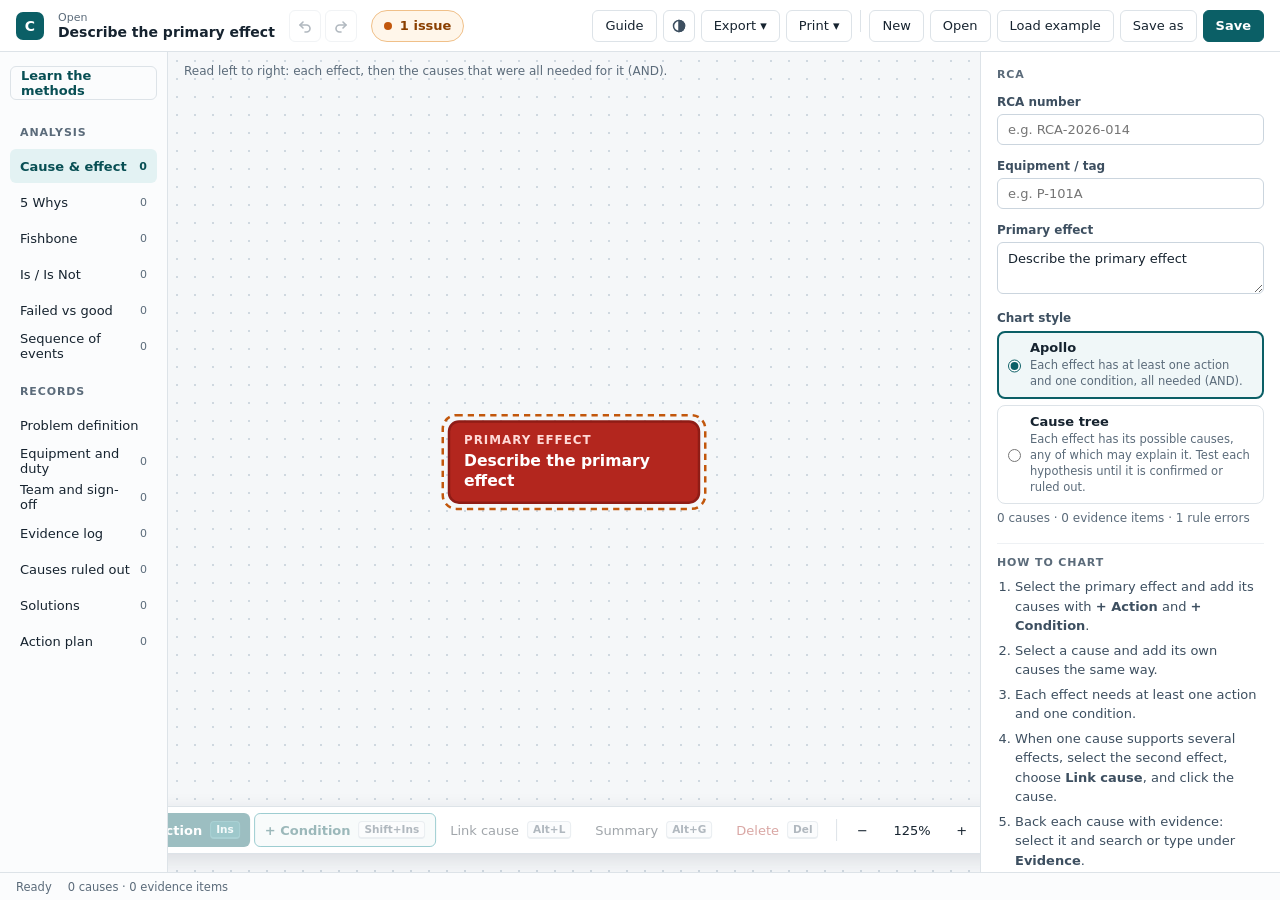
==== index.html @ 366dcf78 "Box selection and summaries: a brace from sibling causes to one they share Drag a box on the canvas " ====
<!doctype html>
<!-- Generated by scripts/build.py from src/. Edit the sources, not this file. -->
<!-- Causeway, a root cause analysis workbench. Third-party code: none; everything below is our own. -->
<html lang="en">
<head>
<meta charset="utf-8">
<meta name="viewport" content="width=device-width, initial-scale=1">
<!-- Offline by construction: the browser refuses every network request this page could make. -->
<meta http-equiv="Content-Security-Policy" content="default-src 'none'; script-src 'unsafe-inline'; style-src 'unsafe-inline'; img-src data: blob:">
<title>Causeway</title>
<link rel="icon" type="image/svg+xml" href="[data-uri]">
<style>
:root {
  --ink: #16232f;
  --ink-2: #3d4f60;
  --muted: #5b6b7a;
  --line: #dde3e8;
  --line-soft: #eef1f4;
  --panel: #fff;
  --rail: #fbfcfd;
  --canvas: #f5f7f9;
  --dots: #cfd8e0;
  --field-line: #cbd5de;
  --accent: #0b5f66;
  --accent-2: #0d858f;
  --accent-ink: #084f54;
  --accent-soft: #e3f2f3;
  --condition: #eef7f7;
  --effect: #b3261e;
  --danger: #a3261f;
  --danger-soft: #fdf0ef;
  --warn: #c2570c;
  --warn-ink: #8a3f00;
  --warn-soft: #fff6ea;
  --warn-line: #f0c089;
  --select: #2563eb;
  --kbd: #f7f9fb;
  --soft: #f3f6f9;
  --faint: #7d8b97;
  --wire: #8796a4;
  --shared: #7b5ab7;
  --stop: #16232f;
  --stop-ink: #fff;
  --ok: #2f8a3e;
  --ok-soft: #e3f3e6;
  --ok-ink: #1f5f2a;
  --danger-line: #e3aab0;
  --info-line: #b8c9f5;
  --info-soft: #eef3fe;
  --info-ink: #1e3a8a;
  --accent-faint: #f0f7f8;
  --lit-soft: #fff8e1;
  --lit: #ffe9a8;
  --focus: #8ddadd;
  --shadow: rgba(22, 35, 47, .12);
  color-scheme: light;
  --mono: ui-monospace, "Cascadia Mono", Consolas, "Liberation Mono", monospace;
  font-family: "Segoe UI", system-ui, -apple-system, Arial, sans-serif;
  font-size: 13px;
  color: var(--ink);
  background: var(--panel);
}

/* Dark theme: the system setting, unless the theme button chose light; or chosen with the button. */
@media (prefers-color-scheme: dark) {
  :root:not([data-theme=light]) { 
    color-scheme: dark;
    --ink: #e3eaf0; --ink-2: #b9c6d2; --muted: #93a3b2; --faint: #6d7c89;
    --line: #2b3844; --line-soft: #222e39; --panel: #161f28; --rail: #121a22; --canvas: #0e151c; --dots: #25313c;
    --field-line: #3a4955; --kbd: #1d2731; --soft: #1b252f;
    --accent: #0f7a83; --accent-2: #3fb5bd; --accent-ink: #8fdde2; --accent-soft: #123238; --accent-faint: #15292e;
    --condition: #13272c; --effect: #c2372e; --wire: #6f8294; --shared: #a58be0;
    --stop: #e3eaf0; --stop-ink: #0e151c;
    --danger: #f2877e; --danger-soft: #3a1c1b; --danger-line: #6b2e2b;
    --warn: #e0782f; --warn-ink: #f3b27a; --warn-soft: #33230f; --warn-line: #6b4a20;
    --ok: #4cb35c; --ok-soft: #17301c; --ok-ink: #9fd8a8;
    --info-line: #34508f; --info-soft: #17233b; --info-ink: #c3d3ff;
    --lit-soft: #2e260c; --lit: #5a4710; --focus: #1f5d63; --select: #6b97ff;
    --shadow: rgba(0, 0, 0, .45);
    scrollbar-color: #3a4955 #121a22;
   }
}
:root[data-theme=dark] { 
    color-scheme: dark;
    --ink: #e3eaf0; --ink-2: #b9c6d2; --muted: #93a3b2; --faint: #6d7c89;
    --line: #2b3844; --line-soft: #222e39; --panel: #161f28; --rail: #121a22; --canvas: #0e151c; --dots: #25313c;
    --field-line: #3a4955; --kbd: #1d2731; --soft: #1b252f;
    --accent: #0f7a83; --accent-2: #3fb5bd; --accent-ink: #8fdde2; --accent-soft: #123238; --accent-faint: #15292e;
    --condition: #13272c; --effect: #c2372e; --wire: #6f8294; --shared: #a58be0;
    --stop: #e3eaf0; --stop-ink: #0e151c;
    --danger: #f2877e; --danger-soft: #3a1c1b; --danger-line: #6b2e2b;
    --warn: #e0782f; --warn-ink: #f3b27a; --warn-soft: #33230f; --warn-line: #6b4a20;
    --ok: #4cb35c; --ok-soft: #17301c; --ok-ink: #9fd8a8;
    --info-line: #34508f; --info-soft: #17233b; --info-ink: #c3d3ff;
    --lit-soft: #2e260c; --lit: #5a4710; --focus: #1f5d63; --select: #6b97ff;
    --shadow: rgba(0, 0, 0, .45);
    scrollbar-color: #3a4955 #121a22;
   }
* { box-sizing: border-box; }
[hidden] { display: none !important; }
body { margin: 0; background: var(--panel); }
button, input, textarea, select { font: inherit; color: inherit; }
button { cursor: pointer; }
button:disabled { cursor: default; }
input[type=file] { display: none; }
:focus-visible { outline: 2px solid var(--select); outline-offset: 1px; }
kbd {
  padding: 0 5px;
  border: 1px solid var(--field-line); border-bottom-width: 2px; border-radius: 4px;
  background: var(--kbd); color: var(--ink-2);
  font-family: inherit; font-size: 10.5px; font-weight: 600; line-height: 1.5;
}

.app {
  height: 100vh;
  min-height: 560px;
  display: grid;
  grid-template-columns: 196px minmax(0, 1fr) 330px;
  grid-template-rows: 52px minmax(0, 1fr) 28px;
}

/* ---- Top bar ---- */
.app > header {
  grid-column: 1 / -1;
  display: flex; align-items: center; gap: 14px;
  padding: 0 16px;
  border-bottom: 1px solid var(--line);
  background: var(--panel);
}
.mark {
  flex: none; width: 28px; height: 28px;
  display: grid; place-items: center;
  border-radius: 7px; background: var(--accent); color: #fff;
  font-weight: 800; font-size: 14px;
}
.brand { min-width: 0; display: flex; flex-direction: column; line-height: 1.2; }
.brand small { color: var(--muted); font-size: 11px; white-space: nowrap; overflow: hidden; text-overflow: ellipsis; }
.brand strong { font-size: 14px; white-space: nowrap; overflow: hidden; text-overflow: ellipsis; max-width: 42vw; }
.group { display: flex; gap: 4px; }
.app > header button {
  height: 32px; padding: 0 12px;
  border: 1px solid var(--line); border-radius: 6px;
  background: var(--panel); color: var(--ink);
  white-space: nowrap;
}
.app > header button:hover:not(:disabled) { border-color: var(--accent-2); }
.app > header button:disabled { opacity: .4; }
.app > header button.icon { width: 32px; padding: 0; display: grid; place-items: center; color: var(--ink-2); }
.app > header button.primary { background: var(--accent); border-color: var(--accent); color: #fff; font-weight: 600; }
.app > header button.primary:hover { background: #0e7880; }
.toolbar { margin-left: auto; display: flex; gap: 6px; }

.issues-wrap { position: relative; }
.app > header .issues {
  display: flex; align-items: center; gap: 8px;
  border-radius: 16px; border-color: var(--line); color: var(--muted);
}
.issues .dot { width: 8px; height: 8px; border-radius: 4px; background: var(--ok); }
.app > header .issues.has { border-color: var(--warn-line); background: var(--warn-soft); color: var(--warn-ink); font-weight: 600; }
.issues.has .dot { background: var(--warn); }
.popover {
  position: absolute; z-index: 10; top: 38px; left: 0;
  width: 360px; max-height: 60vh; overflow: auto; padding: 4px;
  border: 1px solid var(--line); border-radius: 8px;
  background: var(--panel); box-shadow: 0 8px 24px var(--shadow);
}
.app .popover button {
  display: flex; flex-direction: column; align-items: flex-start; gap: 2px;
  width: 100%; height: auto; padding: 7px 10px;
  border: 0; border-radius: 6px; background: none; text-align: left;
}
.app .popover button:hover, .app .popover button:focus-visible { background: var(--accent-soft); }
.popover b { font-weight: 600; }
.popover small { color: var(--muted); }
.popover > .where { padding: 8px 10px 2px; }
.popover .where { font-size: 10.5px; font-weight: 700; letter-spacing: .04em; text-transform: uppercase; color: var(--muted); }
.popover small.error { color: var(--danger); }
.popover small.warning { color: var(--warn-ink); }
.popover .empty { padding: 10px; color: var(--muted); }

/* ---- Records rail ---- */
.rail {
  overflow: auto; padding: 14px 10px;
  border-right: 1px solid var(--line); background: var(--rail);
  display: flex; flex-direction: column; gap: 2px;
}
.rail .panel-title { padding: 0 10px; }
.record {
  display: flex; justify-content: space-between; align-items: center; gap: 6px;
  min-height: 34px; padding: 0 10px;
  border: 0; border-radius: 6px; background: none; color: var(--ink); text-align: left;
}
.record span { font-size: 11px; color: var(--muted); }
.record.active { background: var(--accent-soft); color: var(--accent-ink); font-weight: 600; }
.record.active span { color: var(--accent-ink); }
.record:disabled { color: var(--faint); }
.legend-title, .group-title { margin-top: 20px !important; }
.legend { list-style: none; margin: 0; padding: 0 10px; display: flex; flex-direction: column; gap: 8px; font-size: 12px; color: var(--ink-2); }
.legend li { display: flex; align-items: center; gap: 8px; }
.sw { flex: none; min-width: 18px; height: 12px; border-radius: 3px; display: grid; place-items: center; font-size: 9px; font-weight: 700; }
.sw.effect { background: var(--effect); }
.sw.action { background: var(--accent); }
.sw.condition { background: var(--condition); border: 1.5px solid var(--accent-2); }
.sw.and { height: 16px; padding: 0 4px; border: 1.5px solid var(--wire); border-radius: 8px; background: var(--panel); color: var(--ink-2); font-size: 8px; font-weight: 800; }
.sw.badge { box-sizing: border-box; width: 18px; height: 18px; border-radius: 9px; margin-left: -4px; line-height: 1; font-size: 11px; font-weight: 800; }
.sw.badge.h { background: var(--panel); border: 1.2px solid var(--muted); color: var(--ink); }
.sw.badge.ok { background: var(--accent); color: #fff; }
.sw.badge.no { background: var(--effect); color: #fff; }
.sw.q { width: 18px; height: 18px; border-radius: 9px; background: var(--warn); color: #fff; font-size: 11px; font-weight: 800; }
.sw.code { height: 18px; padding: 0 6px; border-radius: 9px; background: var(--accent-soft); color: var(--accent-ink); font: 700 10.5px var(--mono); }
.sw.shared { height: 0; border-top: 2px dashed var(--shared); border-radius: 0; }
.sw.stop { height: 16px; padding: 0 6px; border-radius: 8px; background: var(--stop); color: var(--stop-ink); }
.sw.ctype { height: 16px; padding: 0 5px; border-radius: 8px; border: 1px solid var(--wire); background: var(--panel); color: var(--ink-2); font-size: 7.5px; }
.sw.ctrl { height: 16px; padding: 0 5px; border-radius: 8px; background: #2f7a3a; color: #fff; font-size: 7.5px; }

/* ---- Canvas ---- */
main { position: relative; min-width: 0; min-height: 0; overflow: hidden; }
#chart {
  display: block; width: 100%; height: 100%; touch-action: none; cursor: default;
  background-color: var(--canvas);
  background-image: radial-gradient(var(--dots) 1px, transparent 1px);
  background-size: 18px 18px;
}
#chart.panning { cursor: grabbing; }
#chart.linking .node { cursor: crosshair; }
#chart.dragging, #chart.dragging .node { cursor: grabbing; }
#chart.shifting, #chart.shifting .node { cursor: ns-resize; }
.toggle { cursor: pointer; }
.banner {
  position: absolute; z-index: 5; left: 50%; top: 12px; transform: translateX(-50%);
  max-width: calc(100% - 32px); display: flex; align-items: center; gap: 12px;
  padding: 8px 8px 8px 14px; border: 1px solid var(--info-line); border-radius: 8px;
  background: var(--info-soft); color: var(--info-ink); box-shadow: 0 4px 14px var(--shadow);
}
.banner button { flex: none; display: flex; align-items: center; gap: 6px; height: 30px; padding: 0 10px; border: 1px solid var(--info-line); border-radius: 6px; background: var(--panel); color: var(--info-ink); }
.node { cursor: pointer; }
main:has(.banner:not([hidden])) .hint { display: none; }
.hint { position: absolute; left: 16px; top: 12px; margin: 0; font-size: 12px; color: var(--muted); pointer-events: none; }
.editbar {
  position: absolute; left: 50%; bottom: 18px; transform: translateX(-50%);
  display: flex; align-items: center; gap: 4px; padding: 6px;
  border: 1px solid var(--line); border-radius: 10px;
  background: var(--panel); box-shadow: 0 6px 20px var(--shadow);
  white-space: nowrap;
}
.editbar button {
  display: flex; align-items: center; gap: 8px;
  height: 34px; min-width: 34px; padding: 0 10px; justify-content: center;
  border: 0; border-radius: 6px; background: none; color: var(--ink);
}
.editbar button:hover:not(:disabled) { background: var(--line-soft); }
.editbar button:disabled { opacity: .4; }
.editbar .add-action { background: var(--accent); color: #fff; font-weight: 600; }
.editbar .add-action:hover:not(:disabled) { background: #0e7880; }
.editbar .add-action kbd { background: #0e7880; border-color: #2d8f96; color: #e6f4f5; }
.editbar .add-condition { border: 1.5px solid var(--accent-2); background: var(--condition); color: var(--accent-ink); font-weight: 600; }
.editbar .add-condition:hover:not(:disabled) { background: var(--accent-soft); }
.editbar .danger { color: var(--danger); }
.editbar .sep { width: 1px; height: 22px; margin: 0 4px; background: var(--line); }
#zoomReset { font-variant-numeric: tabular-nums; }

/* ---- Status bar ---- */
footer {
  grid-column: 1 / -1;
  display: flex; align-items: center; gap: 16px;
  padding: 0 16px;
  border-top: 1px solid var(--line); background: var(--rail);
  font-size: 11.5px; color: var(--muted); white-space: nowrap; overflow: hidden;
}
#status { overflow: hidden; text-overflow: ellipsis; }
.keyhints { margin-left: auto; }

/* ---- Properties ---- */
.inspector { overflow: auto; padding: 16px; border-left: 1px solid var(--line); background: var(--panel); }
.panel-title {
  margin: 18px 0 8px;
  font-size: 11px; font-weight: 700; letter-spacing: .08em; text-transform: uppercase;
  color: var(--muted);
}
.panel-title:first-child { margin-top: 0; }
.section { margin-top: 16px; padding-top: 12px; border-top: 1px solid var(--line-soft); }
.section > .panel-title:first-child { margin-top: 0; }
.section-head { display: flex; justify-content: space-between; align-items: baseline; }
.muted { color: var(--muted); font-weight: 400; letter-spacing: 0; text-transform: none; }
.kind-row { display: flex; align-items: center; gap: 8px; flex-wrap: wrap; }
.kind-chip { padding: 2px 8px; border-radius: 4px; font-size: 10.5px; font-weight: 700; letter-spacing: .06em; }
.kind-chip.effect { background: var(--effect); color: #fff; }
.kind-chip.action { background: var(--accent); color: #fff; }
.kind-chip.condition { background: var(--condition); color: var(--accent-ink); border: 1.5px solid var(--accent-2); }
.kind-row .muted { font-size: 12px; }

.field { display: block; margin: 14px 0 5px; font-size: 12px; font-weight: 600; color: var(--ink-2); }
.field .muted { float: right; font-size: 11px; }
.text {
  width: 100%; padding: 7px 10px;
  border: 1px solid var(--field-line); border-radius: 6px;
  background: var(--panel); color: var(--ink);
}
.text:focus { outline: 2px solid var(--focus); border-color: var(--accent-2); }
textarea.text { resize: vertical; min-height: 60px; line-height: 1.4; }

.flags { display: flex; flex-wrap: wrap; gap: 6px; margin-top: 12px; }
.flag {
  display: flex; align-items: center; gap: 6px;
  min-height: 32px; padding: 0 10px;
  border: 1px solid var(--line); border-radius: 16px;
  font-size: 12px; cursor: pointer;
}
.flag:has(input:checked) { border-color: var(--accent-2); background: var(--accent-soft); color: var(--accent-ink); }

.segmented { display: flex; margin-top: 12px; border: 1px solid var(--field-line); border-radius: 6px; overflow: hidden; }
.segmented button { flex: 1; padding: 6px 4px; border: 0; border-left: 1px solid var(--field-line); background: var(--panel); color: var(--ink-2); }
.segmented button:first-child { border-left: 0; }
.segmented button:hover { background: var(--accent-soft); }
.segmented button[aria-pressed=true] { background: var(--accent); color: #fff; font-weight: 600; }

.button {
  display: inline-flex; align-items: center; justify-content: center; gap: 8px;
  min-height: 34px; padding: 0 10px;
  border: 1px solid var(--field-line); border-radius: 6px;
  background: var(--panel); color: var(--ink);
}
.button:hover { border-color: var(--accent-2); background: var(--accent-soft); }
.button.danger { color: var(--danger); }
.button.danger:hover { background: var(--danger-soft); border-color: var(--danger-line); }
.button.block { display: flex; width: 100%; margin-top: 16px; }
.button-grid { display: grid; grid-template-columns: 1fr 1fr; gap: 6px; margin-top: 8px; }

/* Evidence */
.evidence { display: flex; gap: 10px; align-items: flex-start; margin-bottom: 6px; padding: 8px 6px 8px 10px; border: 1px solid var(--line); border-radius: 8px; }
.code { flex: none; padding: 1px 7px; border-radius: 9px; background: var(--accent-soft); color: var(--accent-ink); font: 700 11px/1.5 var(--mono); }
.evidence .body { flex: 1; min-width: 0; display: flex; flex-direction: column; gap: 2px; font-size: 12px; line-height: 1.35; }
.evidence small { font-size: 11px; color: var(--muted); }
.unlink { flex: none; width: 26px; height: 26px; border: 0; border-radius: 13px; background: none; color: var(--muted); font-size: 15px; line-height: 1; }
.unlink:hover { background: var(--danger-soft); color: var(--danger); }
.combo { position: relative; }
.options {
  margin: 4px 0 0; padding: 0; list-style: none;
  border: 1px solid var(--line); border-radius: 8px; background: var(--panel);
  box-shadow: 0 6px 18px var(--shadow); overflow: hidden;
}
.options li { display: flex; gap: 8px; align-items: baseline; padding: 7px 10px; font-size: 12px; cursor: pointer; border-top: 1px solid var(--line-soft); }
.options li:first-child { border-top: 0; }
.options li[aria-selected=true] { background: var(--accent-faint); }
.options li .k { flex: none; font: 700 11px var(--mono); color: var(--accent-ink); }
.options li .new { flex: none; font-weight: 700; color: var(--accent); }
.empty-note { margin: 0 0 8px; padding: 8px 10px; border-radius: 8px; background: var(--warn-soft); color: var(--warn-ink); font-size: 12px; }

/* Causes list */
.cause-list { list-style: none; margin: 0; padding: 0; display: flex; flex-direction: column; gap: 2px; }
.cause-list button { display: flex; align-items: center; gap: 8px; width: 100%; padding: 5px 6px; border: 0; border-radius: 6px; background: none; text-align: left; font-size: 12px; }
.cause-list button:hover { background: var(--line-soft); }
.cause-list .with-action { display: flex; align-items: center; gap: 2px; }
.cause-list .with-action > button:first-child { flex: 1; min-width: 0; }
.cause-list .sw { width: 10px; min-width: 10px; height: 10px; border-radius: 2px; }

.info { margin-top: 10px; padding: 8px 10px; border-radius: 8px; background: var(--soft); color: var(--ink-2); font-size: 12px; line-height: 1.45; }
.info.warn { background: var(--warn-soft); color: var(--warn-ink); }
.info.error { background: var(--danger-soft); color: var(--danger); }
.note { margin: 6px 0 0; color: var(--muted); font-size: 12px; line-height: 1.45; }
.steps { margin: 0; padding-left: 18px; color: var(--ink-2); line-height: 1.5; }
.steps li { margin-bottom: 5px; }
.keys { display: grid; grid-template-columns: auto 1fr; gap: 6px 10px; margin: 0; color: var(--ink-2); align-items: baseline; }
.keys dt { white-space: nowrap; }
.keys dd { margin: 0; }

@media (max-width: 1280px) {
  .app { grid-template-columns: 168px minmax(0, 1fr) 300px; }
  .legend, .legend-title { display: none; }
  .keyhints { display: none; }
}

/* ---- Guide ---- */
.app.guide-open { grid-template-columns: 196px minmax(0, 1fr) 330px 360px; }
.app.guide-open:not([data-record=chart]) { grid-template-columns: 196px minmax(0, 1fr) 0 360px; }
.app > header #guideButton[aria-pressed=true] { background: var(--accent-soft); border-color: var(--accent-2); color: var(--accent-ink); font-weight: 600; }
.rail .record.learn { margin-bottom: 4px; border: 1px solid var(--line); font-weight: 600; color: var(--accent-ink); }
.rail .record.learn.active { border-color: var(--accent-2); }
.guide { grid-column: 4; grid-row: 2; overflow: auto; padding: 14px 18px 32px; border-left: 1px solid var(--line); background: var(--panel); font-size: 12.5px; line-height: 1.5; color: var(--ink-2); }
.guide-head { display: flex; gap: 6px; align-items: center; }
.guide-head .picker { flex: 1; min-width: 0; }
.guide h2 { margin: 14px 0 6px; font-size: 17px; color: var(--ink); }
.guide h3 { margin: 18px 0 6px; font-size: 11px; font-weight: 700; letter-spacing: .06em; text-transform: uppercase; color: var(--muted); }
.guide h3 .muted { margin-left: 4px; font-size: 11px; }
.guide p { margin: 0; }
.guide b { color: var(--ink); }
.guide-what { color: var(--ink); }
.guide-steps, .guide-tips { margin: 0; padding-left: 20px; }
.guide-steps li, .guide-tips li { margin-bottom: 6px; }
.guide-tips li::marker { color: var(--warn); }
.guide-example { padding: 10px 12px; border: 1px solid var(--line); border-radius: 8px; background: var(--canvas); font-size: 12px; }
.guide-example p { margin-top: 8px; }
.guide-foot { display: flex; flex-wrap: wrap; gap: 6px; margin-top: 16px; }
.g-pairs { display: grid; grid-template-columns: max-content 1fr; gap: 4px 10px; margin: 0; }
.g-pairs dt { font-weight: 600; color: var(--ink); }
.g-pairs dd { margin: 0; }
.g-table + .g-pairs { margin-top: 10px; }
.g-table { width: 100%; border-collapse: collapse; font-size: 11.5px; }
.g-table th { padding: 4px 6px 4px 0; border-bottom: 1px solid var(--line); text-align: left; font-size: 10px; letter-spacing: .05em; text-transform: uppercase; color: var(--muted); }
.g-table td { padding: 5px 6px 5px 0; border-bottom: 1px solid var(--line-soft); vertical-align: top; }
.g-table small { color: var(--muted); }
.g-item + .g-item { margin-top: 8px; padding-top: 8px; border-top: 1px solid var(--line-soft); }
.g-item + .g-pairs { margin-top: 10px; padding-top: 8px; border-top: 1px solid var(--line); }
.g-item-head { margin-bottom: 2px; color: var(--ink); }
.g-item small { display: block; margin-top: 2px; color: var(--muted); }
.g-item .g-pairs { grid-template-columns: 76px 1fr; }
.g-sub { margin: 10px 0 4px; font-weight: 700; color: var(--ink); }
.g-sub:first-child { margin-top: 0; }
.g-list { margin: 0; padding-left: 16px; }
.g-list li { margin-bottom: 3px; }
.g-list .g-indent { margin-left: 14px; list-style: circle; }
.g-tree { list-style: none; padding: 0; }
.g-time { margin-right: 4px; font: 600 11px var(--mono); color: var(--muted); }
.g-flag { padding: 0 6px; border-radius: 8px; background: var(--warn-soft); color: var(--warn-ink); font-size: 10.5px; font-weight: 600; white-space: nowrap; }
.g-flag.ok { background: var(--accent-soft); color: var(--accent-ink); }
.g-flag.no { background: var(--line-soft); color: var(--muted); }
.g-kind { padding: 0 5px; border-radius: 4px; font-size: 9.5px; font-weight: 700; letter-spacing: .05em; text-transform: uppercase; white-space: nowrap; }
.g-kind.effect { background: var(--effect); color: #fff; }
.g-kind.action { background: var(--accent); color: #fff; }
.g-kind.condition { background: var(--condition); border: 1px solid var(--accent-2); color: var(--accent-ink); }
.g-stop { padding: 0 5px; border-radius: 4px; background: var(--stop); color: var(--stop-ink); font-size: 9.5px; font-weight: 700; }
.g-chart-top { font-weight: 600; color: var(--ink); }
.g-chart { margin: 0; padding-left: 14px; border-left: 2px solid var(--line); list-style: none; }
.g-chart li { margin: 4px 0; }
.g-and { margin: 4px 0 0; font-size: 9.5px; font-weight: 800; color: var(--muted); }
.g-badge { display: inline-grid; place-items: center; width: 16px; height: 16px; margin-right: 6px; border-radius: 8px; font-size: 10px; font-weight: 800; vertical-align: -3px; }
.g-badge.possible { border: 1.2px solid var(--muted); color: var(--ink); }
.g-badge.confirmed { background: var(--accent); color: #fff; }
.g-badge.ruled-out { background: var(--effect); color: #fff; }
.g-whys { margin: 0; padding-left: 20px; }
.g-whys li { margin-bottom: 6px; color: var(--ink); }
.g-whys small { display: block; color: var(--muted); }
.g-solution + .g-solution { margin-top: 10px; padding-top: 10px; border-top: 1px solid var(--line-soft); }
.g-solution b { color: var(--ink); }
.g-attacks { margin: 2px 0; color: var(--muted); }
.g-criteria { margin: 0; padding: 0; list-style: none; }
.g-criteria small { color: var(--muted); }
.g-crit { display: inline-block; width: 48px; margin-right: 6px; font-weight: 700; }
.g-crit.yes { color: var(--ok); }
.g-crit.partly { color: var(--warn-ink); }
.g-crit.no { color: var(--danger); }
.learn-list { margin: 8px 0 0; padding: 0; list-style: none; }
.learn-list li { display: flex; align-items: center; gap: 8px; padding: 8px 0; border-top: 1px solid var(--line-soft); }
.learn-list li:first-child { border-top: 0; }
.learn-list li > div { flex: 1; min-width: 0; display: flex; flex-direction: column; }
.learn-list li > .button { min-height: 28px; }
.learn-num { flex: none; width: 24px; height: 24px; display: grid; place-items: center; border-radius: 12px; background: var(--accent-soft); color: var(--accent-ink); font-size: 12px; font-weight: 700; }
.learn-where { width: 62px; color: var(--muted); font-size: 12px; text-align: center; }
@media (max-width: 1280px) {
  .app.guide-open { grid-template-columns: 168px minmax(0, 1fr) 300px 320px; }
  .app.guide-open:not([data-record=chart]) { grid-template-columns: 168px minmax(0, 1fr) 0 320px; }
}

/* ---- Record pages ---- */
.records { display: none; grid-column: 2 / 4; overflow: auto; padding: 24px 28px 48px; background: var(--canvas); }
.app:not([data-record=chart]) main, .app:not([data-record=chart]) .inspector { display: none; }
.app:not([data-record=chart]) .records { display: block; }
.app:not([data-record=chart]) .keyhints { visibility: hidden; }
.page { max-width: 920px; margin: 0 auto; }
.page.wide { max-width: 1400px; }
.page-head { display: flex; align-items: flex-end; justify-content: space-between; gap: 16px; margin-bottom: 16px; }
.page h1 { margin: 0 0 4px; font-size: 20px; }
.page h2 { margin: 0 0 4px; font-size: 14px; }
.lede { margin: 0; color: var(--muted); max-width: 70ch; line-height: 1.45; }
.button.primary { background: var(--accent); border-color: var(--accent); color: #fff; font-weight: 600; white-space: nowrap; }
.button.primary:hover { background: #0e7880; }
.card { margin-bottom: 14px; padding: 16px 18px; border: 1px solid var(--line); border-radius: 10px; background: var(--panel); }
.card-head { display: flex; align-items: center; gap: 10px; margin-bottom: 8px; }
.card-head h2 { flex: 1; margin: 0; }
.form-grid { display: grid; grid-template-columns: repeat(auto-fit, minmax(260px, 1fr)); gap: 0 16px; }
table.spec .spec-dim th { padding-top: 14px; text-align: left; font-size: 12px; letter-spacing: .04em; text-transform: uppercase; color: var(--ink-2); }
table.spec .spec-dim .link { margin-left: 10px; text-transform: none; letter-spacing: 0; font-weight: 600; }
.spec-code { display: block; margin: 2px 0 0 6px; color: var(--muted); font-size: 10.5px; font-weight: 700; }
/* Failed vs good */
.cmp-cases { display: grid; grid-template-columns: repeat(3, minmax(0, 1fr)); gap: 12px; }
.cmp-case { padding: 8px 10px 10px; border-top: 4px solid var(--ok); border-radius: 8px; background: var(--rail); }
.cmp-case.failed { border-top-color: var(--effect); }
.cmp-role { margin: 0 0 4px 6px; font-size: 10.5px; font-weight: 700; letter-spacing: .05em; text-transform: uppercase; color: var(--ok-ink); }
.cmp-case.failed .cmp-role { color: var(--danger); }
.cmp-case .cell.title { font-weight: 600; }
table.cmp th.cmp-failed { color: var(--danger); }
table.cmp tr.cmp-diff td.cmp-failed { background: var(--danger-soft); }
table.cmp tr.cmp-explains td:first-child { box-shadow: inset 3px 0 0 var(--effect); }
.cmp-from { display: block; margin: 2px 0 0 6px; color: var(--muted); font-size: 10.5px; }
select.cmp-differs.differs { font-weight: 600; }
select.cmp-judge.yes { border-color: var(--danger-line); background: var(--danger-soft); color: var(--danger); font-weight: 600; }
select.cmp-judge.partly { border-color: var(--warn-line); background: var(--warn-soft); color: var(--warn-ink); font-weight: 600; }
td.cmp-when .picker, .cmp-goes .picker { margin-top: 4px; max-width: 100%; }
.cmp-goes { display: flex; flex-direction: column; align-items: flex-start; gap: 4px; }
.cmp-goes .link { font-size: 12px; text-align: left; }
.cmp-event { position: relative; padding: 4px 22px 4px 7px; border: 1px solid var(--line); border-radius: 8px; background: var(--panel); font-size: 12px; line-height: 1.35; }
.cmp-event small { display: block; color: var(--muted); font-family: var(--mono); font-size: 10.5px; }
.cmp-event .link { padding: 0; text-align: left; white-space: normal; }
.cmp-event .unlink { position: absolute; top: 2px; right: 2px; width: 20px; height: 20px; font-size: 13px; }
table.cmp .picker { max-width: 100%; }
table.cmp td { overflow-wrap: anywhere; }
.card > .decision-row:first-child { margin: 0 0 10px; padding-top: 0; border-top: 0; }
td.cmp-hidden { color: var(--muted); font-size: 12px; font-style: italic; }
.cmp-outcome { display: grid; grid-template-columns: repeat(3, minmax(0, 1fr)); gap: 14px; }
.cmp-outcome .card { margin: 0; }
.cmp-h.explains { color: var(--danger); }
.cmp-h.open { color: var(--warn-ink); }
.cmp-list { margin: 0; padding-left: 18px; line-height: 1.45; }
.cmp-list li { margin: 4px 0; }
.cmp-list small { display: block; color: var(--muted); }
@media (max-width: 1100px) { .cmp-cases, .cmp-outcome { grid-template-columns: 1fr; } }
table.log.spec-test { table-layout: auto; }
table.spec-test td:first-child { min-width: 200px; max-width: 320px; }
table.spec-test .cause-chip { border-radius: 8px; }
table.spec-test .cause-chip .link { white-space: normal; text-align: left; }
table.spec-test th.spec-fact { padding: 6px 2px; text-align: center; font-size: 10px; letter-spacing: .02em; line-height: 1.3; cursor: help; }
table.spec-test td.spec-cell { text-align: center; }
.spec-mark { width: 30px; height: 26px; border: 1px solid var(--field-line); border-radius: 6px; background: var(--panel); font-weight: 800; color: var(--muted); }
.spec-mark.m-yes { background: var(--accent); border-color: var(--accent); color: #fff; }
.spec-mark.m-if { background: var(--warn-soft); border-color: var(--warn-line); color: var(--warn-ink); }
.spec-mark.m-no { background: var(--danger); border-color: var(--danger); color: #fff; }
td.spec-result { min-width: 120px; padding-top: 10px !important; font-size: 12px; color: var(--ink-2); }
td.spec-result.fails { color: var(--danger); font-weight: 600; }
td.spec-result.passes { color: var(--accent); font-weight: 600; }
.form-grid .wide { grid-column: 1 / -1; }
.run-time { margin-top: 4px; font-weight: 600; color: var(--ink-2); }
.form-grid.dates { grid-template-columns: repeat(auto-fit, minmax(170px, 1fr)); }
.card .field { margin-top: 12px; }
.card .field .text { display: block; margin-top: 5px; font-weight: 400; }
.card > .field:first-child { margin-top: 0; }
.empty-card { padding: 28px; border: 1px dashed var(--field-line); border-radius: 10px; text-align: center; color: var(--muted); }
.sr { position: absolute; width: 1px; height: 1px; overflow: hidden; clip: rect(0 0 0 0); }

.table-wrap { overflow-x: auto; border: 1px solid var(--line); border-radius: 10px; background: var(--panel); }
table.log { width: 100%; min-width: 1060px; border-collapse: collapse; table-layout: fixed; }
.card table.log { min-width: 0; }
table.log th { padding: 9px 8px; border-bottom: 1px solid var(--line); background: var(--rail); text-align: left; font-size: 11px; font-weight: 700; letter-spacing: .06em; text-transform: uppercase; color: var(--muted); }
table.log td { padding: 6px 6px; border-bottom: 1px solid var(--line-soft); vertical-align: top; }
table.log tr:last-child td { border-bottom: 0; }
table.log tr.current td { background: var(--lit-soft); }
table.log tr.done td { color: var(--muted); }
.row-tags { display: flex; gap: 6px; margin-top: 4px; }
.row-tags select.tag { width: auto; flex: 1; min-width: 0; padding: 2px 4px; font-size: 11.5px; color: var(--ink-2); }
.row-tags select.strength-none { color: var(--muted); }
.row-tags .tag-note { flex: 1; align-self: center; color: var(--muted); font-size: 11.5px; }
.row-tags select.strength-weak { color: var(--warn-ink); }
.row-tags select.strength-strong { color: var(--accent); font-weight: 600; }
table.log .center { text-align: center; vertical-align: middle; }
table.log td.code-cell, table.log td:first-child .code { margin-top: 6px; display: inline-block; }
.empty-row { padding: 24px !important; text-align: center; color: var(--muted); }
.cell {
  width: 100%; padding: 5px 7px;
  border: 1px solid transparent; border-radius: 5px;
  background: transparent; color: var(--ink); line-height: 1.4;
}
textarea.cell { resize: vertical; min-height: 34px; display: block; }
.cell:hover { border-color: var(--line); }
.cell:focus { outline: none; border-color: var(--accent-2); background: var(--panel); box-shadow: 0 0 0 2px var(--focus); }
select.cell { border-color: var(--line); }
td > .cell + .cell { margin-top: 4px; }
.row-actions { white-space: nowrap; text-align: right; vertical-align: middle !important; }
.cited { display: flex; flex-wrap: wrap; gap: 4px; align-items: center; padding-top: 3px; }
.link { padding: 0 4px; border: 0; background: none; color: var(--accent); text-decoration: underline; text-underline-offset: 2px; text-align: left; }
.overdue, .overdue small { color: var(--danger); font-weight: 600; }
td.overdue small { display: block; padding: 0 7px; font-size: 11px; }

.chips { display: flex; flex-wrap: wrap; gap: 5px; align-items: center; }
.cause-chip, .ev-chip { display: inline-flex; align-items: center; gap: 4px; max-width: 100%; padding: 2px 2px 2px 7px; border: 1px solid var(--line); border-radius: 14px; background: var(--panel); font-size: 12px; }
.cause-chip .link { color: var(--ink); text-decoration: none; padding: 0; overflow: hidden; text-overflow: ellipsis; white-space: nowrap; }
.cause-chip .link:hover { text-decoration: underline; }
.cause-chip .sw { width: 10px; min-width: 10px; height: 10px; border-radius: 2px; }
.ev-chip { padding-left: 2px; }
.cause-chip .unlink, .ev-chip .unlink { width: 20px; height: 20px; font-size: 13px; }
.picker { max-width: 220px; padding: 3px 6px; border: 1px dashed var(--field-line); border-radius: 14px; background: var(--panel); color: var(--accent-ink); font-size: 12px; }
button.code { border: 0; cursor: pointer; }
button.code:hover { background: var(--lit); }

.solution .card-head .title { flex: 1; font-size: 15px; font-weight: 600; }
.sub { margin: 10px 0 6px; font-size: 11px; font-weight: 700; letter-spacing: .06em; text-transform: uppercase; color: var(--muted); }
.badge { flex: none; padding: 2px 8px; border-radius: 10px; font-size: 11px; font-weight: 700; white-space: nowrap; }
.badge.small { padding: 0 6px; font-size: 10px; }
.badge.implement { background: var(--ok-soft); color: var(--ok-ink); }
.badge.study { background: var(--warn-soft); color: var(--warn-ink); }
.badge.reject { background: var(--line-soft); color: var(--ink-2); }
.badge.none { background: var(--soft); color: var(--muted); font-weight: 600; }
.cause-list .badge { margin-right: 2px; }
table.criteria { width: 100%; margin-top: 12px; border-collapse: collapse; }
table.criteria th { width: 180px; padding: 4px 8px 4px 0; text-align: left; font-weight: 600; font-size: 12px; color: var(--ink-2); }
table.criteria td { padding: 4px 0; }
table.criteria td:nth-child(2) { width: 190px; padding-right: 10px; }
.seg { display: inline-flex; border: 1px solid var(--field-line); border-radius: 6px; overflow: hidden; }
.seg button { padding: 5px 12px; border: 0; border-left: 1px solid var(--field-line); background: var(--panel); color: var(--ink-2); font-size: 12px; }
.seg button:first-child { border-left: 0; }
.seg button:hover { background: var(--line-soft); }
.seg .yes[aria-pressed=true], .seg .implement[aria-pressed=true] { background: #2f7a3a; color: #fff; font-weight: 600; }
.seg .partly[aria-pressed=true], .seg .study[aria-pressed=true] { background: #b45309; color: #fff; font-weight: 600; }
.seg .no[aria-pressed=true], .seg .reject[aria-pressed=true] { background: #52606d; color: #fff; font-weight: 600; }
.decision-row { display: flex; flex-wrap: wrap; align-items: center; gap: 10px; margin-top: 12px; padding-top: 12px; border-top: 1px solid var(--line-soft); }
.decision-row .sub { margin: 0; }
.decision-row .spacer { flex: 1; }

/* ---- Menus in the top bar ---- */
.menu-wrap { position: relative; }
.popover.right { left: auto; right: 0; width: 290px; }
.app > header .divider { width: 1px; height: 22px; margin: 0 2px; background: var(--line); }

/* ---- Printed report ---- */
#report { display: none; }
@media print {
  @page { size: landscape; margin: 12mm; }
  :root { color-scheme: light; }
  body { background: #fff; }
  .app { display: none !important; }
  #report { display: block; color: #16232f; font: 10pt/1.4 "Segoe UI", system-ui, Arial, sans-serif; }
  #report * { print-color-adjust: exact; -webkit-print-color-adjust: exact; }
  #report h1 { margin: 0 0 4mm; font-size: 20pt; line-height: 1.2; }
  #report h2 { margin: 0 0 3mm; padding-bottom: 1.5mm; border-bottom: 1.5px solid #0b5f66; font-size: 13pt; color: #0b5f66; break-after: avoid; }
  #report h3 { margin: 4mm 0 2mm; font-size: 10.5pt; break-after: avoid; }
  #report h4 { margin: 3mm 0 1.5mm; font-size: 9pt; color: #3d4f60; break-after: avoid; }
  #report section { margin-bottom: 7mm; }
  #report .r-page { break-before: page; }
  #report .r-kicker { font-size: 9pt; font-weight: 700; letter-spacing: .08em; text-transform: uppercase; color: #5b6b7a; }
  #report .r-cover { padding: 6mm 0 4mm; border-bottom: 3px solid #b3261e; margin-bottom: 7mm; }
  #report dl.r-grid { display: grid; grid-template-columns: repeat(4, 1fr); gap: 3mm 6mm; margin: 0; }
  #report dl.r-grid.two { grid-template-columns: repeat(2, 1fr); }
  #report dl.r-grid div { break-inside: avoid; }
  #report dt { font-size: 8pt; font-weight: 700; letter-spacing: .05em; text-transform: uppercase; color: #5b6b7a; }
  #report dd { margin: .5mm 0 0; white-space: pre-wrap; }
  #report table { width: 100%; border-collapse: collapse; font-size: 8.5pt; }
  #report th { padding: 1.5mm 2mm; border-bottom: 1px solid #8796a4; text-align: left; font-size: 7.5pt; letter-spacing: .04em; text-transform: uppercase; color: #3d4f60; }
  #report td { padding: 1.5mm 2mm; border-bottom: .5px solid #d5dde4; vertical-align: top; white-space: pre-wrap; }
  #report tr { break-inside: avoid; }
  #report thead { display: table-header-group; }
  #report .r-tags { display: block; margin-top: 2px; color: #5b6b7a; font-size: 8pt; }
  #report .r-read { white-space: pre-wrap; }
  #report .r-mark { text-align: center; font-weight: 700; }
  #report .r-code { font-family: ui-monospace, Consolas, monospace; font-weight: 700; color: #084f54; white-space: nowrap; }
  #report .r-none { color: #5b6b7a; font-style: italic; }
  #report figure { margin: 0; break-inside: avoid; }
  #report figure + figure { break-before: page; }
  #report figcaption { margin-top: 2mm; font-size: 8pt; color: #5b6b7a; }
  #report figure svg { display: block; }
  #report .r-legend { margin: 0 0 3mm; font-size: 8pt; color: #3d4f60; }
  #report .r-issue-error { color: #a3261f; }
  #report .r-crit { white-space: nowrap; }
  #report .r-whys { margin: 0 0 4mm; padding-left: 7mm; }
  #report .r-whys li { margin-bottom: 1.5mm; break-inside: avoid; }
  #report .r-whys .r-none { font-style: normal; font-size: 8.5pt; }
  #report .r-foot { margin-top: 8mm; font-size: 8pt; color: #5b6b7a; }
  #report .r-team { margin: -3mm 0 7mm; grid-template-columns: 1fr 3fr; }
  #report .r-signoff { break-inside: avoid; }
  #report .r-sign td { height: 11mm; vertical-align: bottom; }
  #report .r-sign .r-signature { width: 40%; border-bottom: 1px solid #16232f; }
  /* 8D: each discipline numbered, the chart on pages of its own. */
  #report .r-d { margin-bottom: 6mm; }
  #report .r-d h2 { display: flex; align-items: baseline; gap: 3mm; }
  #report .r-dnum { display: inline-block; min-width: 9mm; padding: .4mm 1.5mm; border-radius: 1mm; background: #0b5f66; color: #fff; font-size: 10pt; text-align: center; }
  #report .r-sub { font-weight: 400; color: #5b6b7a; }
  #report .r-chain { font-size: 8pt; color: #3d4f60; }
  #report .r-keep { break-inside: avoid; }
  #report .r-chart-pages { break-before: page; }
  /* One-page summary: two columns, small type. */
  #report[data-layout="summary"] { font-size: 8.5pt; }
  #report .r-cover-short { padding: 0 0 3mm; margin-bottom: 4mm; }
  #report .r-cover-short h1 { margin: 1mm 0 0; font-size: 16pt; }
  #report .r-summary { columns: 2; column-gap: 8mm; }
  #report .r-summary .r-block { break-inside: avoid; }
  #report .r-summary .r-foot { margin-top: 4mm; }
  #report .r-summary h3 { margin: 3mm 0 1.5mm; padding-bottom: .5mm; border-bottom: 1px solid #0b5f66; color: #0b5f66; font-size: 9.5pt; }
  #report .r-summary > .r-block:first-child h3 { margin-top: 0; }
  #report .r-summary table { font-size: 7.5pt; }
  #report .r-summary td:first-child { width: 42%; }
  #report .r-summary th, #report .r-summary td { padding: 1mm 1.5mm; }
  #report dl.r-list { display: grid; grid-template-columns: 24mm 1fr; gap: 1mm 3mm; margin: 0; }
  #report dl.r-list div { display: contents; }
  #report dl.r-list dd { margin: 0; }
  #report .r-roots { margin: 0; padding-left: 5mm; }
  #report .r-roots li { margin-bottom: 2mm; break-inside: avoid; }
  #report .r-tagline { font-size: 7.5pt; font-weight: 700; letter-spacing: .04em; text-transform: uppercase; color: #5b6b7a; }
}

/* ---- 5 Whys ---- */
.starts { display: flex; align-items: center; gap: 8px; color: var(--muted); font-size: 12px; }
.starts .picker { max-width: 420px; }
.whys { list-style: none; margin: 12px 0 0; padding: 0; display: flex; flex-direction: column; gap: 8px; }
.why { display: flex; gap: 12px; align-items: flex-start; padding: 10px 6px 10px 12px; border: 1px solid var(--line); border-radius: 8px; border-left: 3px solid var(--field-line); }
.why.on-chart { border-left-color: var(--accent-2); }
.why-num { flex: none; width: 78px; padding-top: 2px; font-weight: 700; color: var(--accent-ink); }
.why-num small { display: block; margin-top: 2px; font-weight: 600; font-size: 10.5px; color: var(--warn-ink); }
.why-body { flex: 1; min-width: 0; display: flex; flex-direction: column; gap: 4px; }
.why-q { font-size: 12px; color: var(--muted); }
textarea.answer { font-size: 14px; font-weight: 600; min-height: 32px; resize: none; overflow: hidden; }
.why-meta { display: flex; flex-wrap: wrap; align-items: center; gap: 8px; }
.why-meta .spacer { flex: 1; }
.seg .kind[aria-pressed=true] { background: var(--accent); color: #fff; font-weight: 600; }

/* ---- Fishbone ---- */
.head-actions { display: flex; align-items: center; gap: 10px; flex-wrap: wrap; justify-content: flex-end; }
.button.small { padding: 3px 9px; font-size: 12px; }
.fish-figure { margin: 12px 0 6px; overflow-x: auto; border: 1px solid var(--line-soft); border-radius: 8px; background: var(--panel); text-align: center; }
.fish-figure svg { display: inline-block; vertical-align: top; }
.fish-figure .fish-row, .fish-figure .fish-cat { cursor: pointer; }
.fish-figure .fish-row:hover rect:first-child { fill: var(--line-soft); }
.fish-tally { display: flex; flex-wrap: wrap; align-items: center; gap: 4px 14px; margin: 0 0 14px; font-size: 12px; color: var(--muted); }
.tally { display: inline-flex; align-items: center; gap: 5px; color: var(--ink-2); }
.tally.chart i { width: 14px; height: 8px; border-radius: 2px; background: var(--accent); }
.tally.ruled { text-decoration: line-through; color: var(--muted); }
.tally.open { font-weight: 600; }
.fish-cats { display: grid; grid-template-columns: repeat(auto-fill, minmax(330px, 1fr)); gap: 12px; align-items: start; }
.fish-cat { padding: 10px 10px 12px; border: 1px solid var(--line); border-radius: 8px; background: var(--rail); }
.fish-cat-head { display: flex; align-items: center; gap: 6px; margin-bottom: 6px; }
.fish-cat-head .title { font-weight: 700; color: var(--accent-ink); }
.fish-causes { list-style: none; margin: 0 0 8px; padding: 0; display: flex; flex-direction: column; gap: 6px; }
.fish-cause { padding: 6px 4px 6px 8px; border: 1px solid var(--line); border-left: 3px solid var(--field-line); border-radius: 6px; background: var(--panel); }
.fish-cause.child { margin-left: 22px; }
.fish-cause.chart { border-left-color: var(--accent-2); }
.fish-cause.ruled { border-left-color: var(--faint); }
.fish-cause.ruled .answer { color: var(--muted); text-decoration: line-through; }
.fish-line { display: flex; align-items: flex-start; gap: 4px; }
.fish-cause textarea.answer { font-size: 13px; min-height: 30px; }
.fish-cause.child textarea.answer { font-weight: 500; }
.fish-cause .why-meta { gap: 6px; margin-top: 2px; }
.fish-cause .seg button { padding: 3px 8px; font-size: 11px; }
.fish-cause .picker { max-width: 120px; }
.fish-foot { margin-top: 4px; min-height: 26px; }
.fish-foot .link { font-size: 12px; }
.fish-add-cat { min-height: 64px; border: 1px dashed var(--field-line); border-radius: 8px; background: none; color: var(--accent-ink); font-weight: 600; }
.tl-phases { display: grid; grid-template-columns: repeat(auto-fill, minmax(470px, 1fr)); gap: 12px; align-items: start; margin-top: 12px; }
.tl-figure .tl-row, .tl-figure .tl-phase { cursor: pointer; }
.tl-figure .tl-row:hover rect:first-child { fill: var(--line-soft); }
.tl-when { display: flex; flex-wrap: wrap; align-items: center; gap: 6px; margin-bottom: 4px; font-size: 12px; }
.tl-when input.cell { width: auto; min-width: 0; padding: 3px 5px; font-size: 12px; }
.tl-warn { color: var(--warn-ink); font-weight: 600; }
.tl-event.deviation { border-left-color: #c2570c; }
.tl-event.deviation .answer { font-weight: 600; }
.tl-deviation[aria-pressed=true] { background: #c2570c; border-color: #c2570c; color: #fff; font-weight: 600; }
.fish-add-cat:hover { border-color: var(--accent-2); background: var(--accent-faint); }
@media print {
  #report .r-fish, #report .r-timeline { margin-bottom: 4mm; }
}

/* ---- Chart style: Apollo or cause tree ---- */
.record b { font-weight: inherit; }
.app[data-style=tree] .legend.apollo, .app[data-style=apollo] .legend.tree { display: none; }
.app[data-style=tree] .add-condition { display: none; }
.sw.confirmed { background: var(--accent); }
.sw.possible, .sw.cause { background: var(--panel); border: 1.5px dashed var(--muted); }
.sw.ruled { background: var(--line-soft); border: 1px solid var(--field-line); }
.legend s { color: var(--muted); }
.kind-chip.cause, .kind-chip.possible { background: var(--warn-soft); color: var(--warn-ink); border: 1px dashed var(--warn-line); }
.kind-chip.confirmed { background: var(--accent); color: #fff; }
.kind-chip.ruled { background: var(--line-soft); color: var(--muted); text-decoration: line-through; }
.segmented.status .possible[aria-pressed=true] { background: #b45309; }
.segmented.status .ruled-out[aria-pressed=true] { background: #52606d; }
.style-cards { display: flex; flex-direction: column; gap: 6px; margin-top: 6px; }
.style-card { display: flex; gap: 9px; padding: 8px 10px; border: 1px solid var(--line); border-radius: 8px; cursor: pointer; }
.style-card.on { border: 2px solid var(--accent); padding: 7px 9px; background: var(--accent-faint); }
.style-card input { margin: 2px 0 0; accent-color: var(--accent); }
.style-card span { display: flex; flex-direction: column; gap: 2px; }
.style-card small { font-size: 11.5px; line-height: 1.4; color: var(--muted); }
.page-sub { margin: 26px 0 4px !important; }
.page-sub + .note { margin-bottom: 10px; }

/* ---- Dialogs ---- */
.dialog { width: min(520px, calc(100vw - 32px)); padding: 22px 24px; border: 1px solid var(--line); border-radius: 12px; background: var(--panel); color: var(--ink); box-shadow: 0 18px 50px var(--shadow); }
.dialog::backdrop { background: rgba(14, 21, 28, .45); }
.dialog h2 { margin: 0 0 8px; font-size: 17px; }
.dialog p { margin: 0 0 12px; line-height: 1.5; color: var(--ink-2); }
.dialog .sub { margin-top: 4px; }
.dialog-foot { display: flex; justify-content: flex-end; gap: 8px; margin-top: 18px; }
.style-choices { display: grid; grid-template-columns: 1fr 1fr; gap: 10px; }
.style-choices.three { grid-template-columns: repeat(3, 1fr); }
.style-choice { display: flex; flex-direction: column; gap: 6px; padding: 14px; border: 1px solid var(--line); border-radius: 10px; background: var(--panel); color: var(--ink); text-align: left; font-size: 12.5px; line-height: 1.45; }
.style-choice b { font-size: 15px; }
.style-choice span { color: var(--muted); }
.style-choice:hover, .style-choice:focus-visible { border-color: var(--accent-2); background: var(--accent-faint); }
.needs { margin: 0 0 10px; padding: 0; list-style: none; display: flex; flex-direction: column; gap: 6px; }
.needs li { padding: 7px 10px; border-radius: 6px; background: var(--info-soft); color: var(--info-ink); font-size: 12.5px; }
.needs li.need-error { background: var(--danger-soft); color: var(--danger); }
.needs li.need-warning { background: var(--warn-soft); color: var(--warn-ink); }
@media (max-width: 560px) { .style-choices { grid-template-columns: 1fr; } }
</style>
</head>
<body>
<div class="app" id="app" data-record="chart" data-style="apollo">
  <header>
    <div class="mark" aria-hidden="true">C</div>
    <div class="brand"><small id="sheetMeta">Causeway</small><strong id="sheetTitle">Untitled RCA</strong></div>
    <div class="group">
      <button class="icon" id="undo" title="Undo (Ctrl/Cmd+Z)" aria-label="Undo" disabled><svg aria-hidden="true" width="16" height="16" viewBox="0 0 16 16" fill="none" stroke="currentColor" stroke-width="1.6" stroke-linecap="round" stroke-linejoin="round"><path d="M6 4 3 7l3 3"/><path d="M3 7h6.5a3.5 3.5 0 0 1 0 7H8"/></svg></button>
      <button class="icon" id="redo" title="Redo (Ctrl+Y or Ctrl/Cmd+Shift+Z)" aria-label="Redo" disabled><svg aria-hidden="true" width="16" height="16" viewBox="0 0 16 16" fill="none" stroke="currentColor" stroke-width="1.6" stroke-linecap="round" stroke-linejoin="round"><path d="m10 4 3 3-3 3"/><path d="M13 7H6.5a3.5 3.5 0 0 0 0 7H8"/></svg></button>
    </div>
    <div class="issues-wrap">
      <button id="issuesButton" class="issues" aria-expanded="false" aria-controls="issuesList" title="Rule issues: click to list them"><span class="dot" aria-hidden="true"></span><span id="issuesCount">0 issues</span></button>
      <div id="issuesList" class="popover" role="menu" hidden></div>
    </div>
    <div class="toolbar" id="fileGroup">
      <button id="guideButton" aria-pressed="false" aria-controls="guide" title="Show or hide the guide to the page shown: what it is and how to fill it in">Guide</button>
      <button class="icon" id="themeButton" aria-label="Theme" title="Theme"><svg aria-hidden="true" width="16" height="16" viewBox="0 0 16 16" fill="none" stroke="currentColor" stroke-width="1.5"><circle cx="8" cy="8" r="5.5"/><path d="M8 2.5a5.5 5.5 0 0 1 0 11z" fill="currentColor"/></svg></button>
      <div class="menu-wrap">
        <button id="exportButton" aria-expanded="false" aria-controls="exportMenu" title="Export a report as Word or PowerPoint, or the chart as PDF or an image">Export ▾</button>
        <div id="exportMenu" class="popover right" role="menu" hidden>
          <div class="where">Word</div>
          <button role="menuitem" id="exportDocxFull"><b>Full report</b><small>.docx: every record and the chart, to edit and send</small></button>
          <button role="menuitem" id="exportDocx8d"><b>8D report</b><small>.docx: D1 to D8, for a customer's 8D request</small></button>
          <div class="where">PowerPoint</div>
          <button role="menuitem" id="exportPptxFull"><b>Full report</b><small>.pptx: a section to a slide, long tables run on</small></button>
          <button role="menuitem" id="exportPptx8d"><b>8D report</b><small>.pptx: D1 to D8 as slides</small></button>
          <button role="menuitem" id="exportPptxSummary"><b>One-page summary</b><small>.pptx: one slide for management</small></button>
          <div class="where">Chart</div>
          <button role="menuitem" id="exportPdf"><b>PDF</b><small>Vector, the whole chart on one A4, A3, or A1 sheet</small></button>
          <button role="menuitem" id="exportSvg"><b>SVG</b><small>Vector, for documents and further editing</small></button>
          <button role="menuitem" id="exportPng"><b>PNG</b><small>Image at twice screen resolution</small></button>
        </div>
      </div>
      <div class="menu-wrap">
        <button id="printReport" aria-expanded="false" aria-controls="printMenu" title="Print a report, or save it as a PDF">Print ▾</button>
        <div id="printMenu" class="popover right" role="menu" hidden>
          <button role="menuitem" id="printFull"><b>Full RCA report</b><small>Every record, the chart, and the sign-off</small></button>
          <button role="menuitem" id="print8d"><b>8D report</b><small>D1 to D8, for a customer's 8D request</small></button>
          <button role="menuitem" id="printSummary"><b>One-page summary</b><small>Problem, root causes, actions, and status</small></button>
        </div>
      </div>
      <span class="divider" aria-hidden="true"></span>
      <button id="newProject" title="Start a new, empty RCA">New</button>
      <button id="openProject" title="Open a saved RCA (JSON)">Open</button>
      <button id="loadExample" title="Replace the current RCA with the built-in P-101A seal leakage example">Load example</button>
      <button id="saveProjectAs" title="Save the RCA under a new file name (Ctrl/Cmd+Shift+S)">Save as</button>
      <button id="saveProject" class="primary" title="Save the RCA as a JSON file (Ctrl/Cmd+S)">Save</button>
      <input id="projectFile" type="file" accept=".json,.xmind,application/json">
    </div>
  </header>

  <nav class="rail" aria-label="RCA records">
    <button class="record learn" data-record="learn" title="Every method in the order an investigation uses them, each with a guide and an example">Learn the methods</button>
    <div class="panel-title group-title">Analysis</div>
    <button class="record active" data-record="chart" aria-current="page" id="railChart"><b id="railChartName">Cause &amp; effect</b><span id="railCauses">0</span></button>
    <button class="record" data-record="whys">5 Whys<span id="railWhys">0</span></button>
    <button class="record" data-record="fishbone">Fishbone<span id="railFish">0</span></button>
    <button class="record" data-record="spec">Is / Is Not<span id="railSpec">0</span></button>
    <button class="record" data-record="compare" title="Optional: the failed case beside two that did not fail">Failed vs good<span id="railCompare">0</span></button>
    <button class="record" data-record="timeline">Sequence of events<span id="railTimeline">0</span></button>
    <div class="panel-title group-title">Records</div>
    <button class="record" data-record="problem">Problem definition</button>
    <button class="record" data-record="equipment">Equipment and duty<span id="railEquipment">0</span></button>
    <button class="record" data-record="team">Team and sign-off<span id="railTeam">0</span></button>
    <button class="record" data-record="evidence">Evidence log<span id="railEvidence">0</span></button>
    <button class="record" data-record="ruledOut">Causes ruled out<span id="railRuledOut">0</span></button>
    <button class="record" data-record="solutions">Solutions<span id="railSolutions">0</span></button>
    <button class="record" data-record="actions">Action plan<span id="railActions">0</span></button>
    <div class="panel-title legend-title">Legend</div>
    <ul class="legend tree">
      <li><span class="sw effect"></span>Primary effect</li>
      <li><span class="sw possible"></span><span class="sw badge h">H</span>Hypothesis, to test</li>
      <li><span class="sw confirmed"></span><span class="sw badge ok">✓</span>Confirmed</li>
      <li><span class="sw ruled"></span><span class="sw badge no">✕</span><s>Ruled out</s></li>
      <li><span class="sw q">H</span>No evidence yet</li>
      <li><span class="sw code">E3</span>Cited evidence</li>
      <li><span class="sw shared"></span>Shared cause link</li>
      <li><span class="sw stop">STOP</span>Stop point: root cause</li>
      <li><span class="sw ctrl">CONTROLLABLE</span>We can change it</li>
      <li><span class="sw ctype">ESCAPE</span>Root cause type, top line</li>
    </ul>
    <ul class="legend apollo">
      <li><span class="sw effect"></span>Primary effect</li>
      <li><span class="sw action"></span>Action</li>
      <li><span class="sw condition"></span>Condition</li>
      <li><span class="sw and">AND</span>All causes were needed</li>
      <li><span class="sw q">?</span>No evidence, or unverified</li>
      <li><span class="sw code">E3</span>Cited evidence</li>
      <li><span class="sw shared"></span>Shared cause link</li>
      <li><span class="sw stop">STOP</span>Stop point</li>
      <li><span class="sw ctrl">CONTROLLABLE</span>We can change it</li>
      <li><span class="sw ctype">ESCAPE</span>Root cause type, top line</li>
    </ul>
  </nav>

  <main>
    <p class="hint" id="chartHint">Read left to right: each effect, then the causes that were all needed for it (AND).</p>
    <div id="linkBanner" class="banner" role="status" hidden><span id="linkText"></span><button id="cancelLink">Cancel <kbd>Esc</kbd></button></div>
    <div id="evidenceBanner" class="banner" role="status" hidden><span id="evidenceBannerText"></span><button id="clearHighlight">Clear <kbd>Esc</kbd></button></div>
    <svg id="chart" xmlns="http://www.w3.org/2000/svg" aria-label="Cause and effect chart"></svg>
    <div class="editbar" role="toolbar" aria-label="Edit chart">
      <button id="addAction" class="add-action" title="Add an action cause to the selected effect"><span id="addActionName">+ Action</span> <kbd>Ins</kbd></button>
      <button id="addCondition" class="add-condition" title="Add a condition cause to the selected effect">+ Condition <kbd>Shift+Ins</kbd></button>
      <button id="linkCause" title="Link a node already on the chart as a further cause of the selected effect">Link cause <kbd>Alt+L</kbd></button>
      <button id="summarise" title="One new cause shared by the selected causes, drawn to their right with a brace. Drag a box on the canvas to select several">Summary <kbd>Alt+G</kbd></button>
      <button id="deleteNode" class="danger" title="Delete the selected cause">Delete <kbd>Del</kbd></button>
      <span class="sep" aria-hidden="true"></span>
      <button id="zoomOut" title="Zoom out" aria-label="Zoom out">−</button>
      <button id="zoomReset" title="Reset zoom to 100%">100%</button>
      <button id="zoomIn" title="Zoom in" aria-label="Zoom in">+</button>
      <button id="zoomFit" title="Zoom to fit the chart">Fit</button>
    </div>
  </main>

  <aside class="inspector" aria-label="Properties"><div id="properties"></div></aside>

  <aside class="guide" id="guide" aria-label="Guide" hidden></aside>

  <section class="records" id="records" aria-live="off"></section>

  <footer>
    <span id="status">Ready</span>
    <span id="count">0 causes · 0 evidence items</span>
    <span class="keyhints" id="keyHints">Type to rename · <kbd>Ins</kbd> action · <kbd>Shift+Ins</kbd> condition · <kbd>Alt+L</kbd> link · <kbd>Alt+M</kbd> move · <kbd>Shift+↑↓</kbd> nudge · drag a box to select several · <kbd>Alt+G</kbd> summary · <kbd>Space</kbd> collapse · <kbd>←↑↓→</kbd> select · <kbd>Del</kbd> delete</span>
  </footer>
</div>
<dialog id="dialog" class="dialog"></dialog>
<div id="report" aria-hidden="true"></div>
<script>
(() => {
'use strict';
// Constants: file format, node kinds, chart geometry and colours.

const NS = 'http://www.w3.org/2000/svg';
const FILE_TYPE = 'causeway';
const LEGACY_FILE_TYPE = 'apollo-rca';   // files saved before the tool was named Causeway
const SCHEMA_VERSION = 1;
const STORAGE_KEY = 'causeway-v1';
const LEGACY_STORAGE_KEY = 'apollo-rca-v1';
const HISTORY_LIMIT = 100;

const KINDS = {
  effect: {name: 'Primary effect', label: 'PRIMARY EFFECT'},
  action: {name: 'Action', label: 'ACTION'},
  condition: {name: 'Condition', label: 'CONDITION'},
  cause: {name: 'Cause', label: 'CAUSE'},          // a cause without a type: made in a cause tree
};
// The two chart styles an RCA can have. Apollo: each effect has its actions and conditions, all
// needed (AND). Cause tree: each effect has its possible causes, any of which may explain it.
const CHART_STYLES = {
  apollo: {name: 'Apollo', about: 'Each effect has at least one action and one condition, all needed (AND).'},
  tree: {name: 'Cause tree', about: 'Each effect has its possible causes, any of which may explain it. Test each hypothesis until it is confirmed or ruled out.'},
};
// A cause's status in a cause tree.
const STATUSES = {
  possible: {name: 'Hypothesis', label: 'HYPOTHESIS', mark: 'H'},
  confirmed: {name: 'Confirmed', label: '✓ CONFIRMED', mark: '✓'},
  'ruled-out': {name: 'Ruled out', label: '✕ RULED OUT', mark: '✕'},
};
// A root cause's type, as 8D asks for it: why the failure happened, why it was not caught, and why
// the system allowed it.
const CAUSE_TYPES = {
  occurrence: {name: 'Occurrence', tag: 'OCCURRENCE', about: 'Why the failure happened'},
  escape: {name: 'Escape point', tag: 'ESCAPE', about: 'Why it was not detected or caught earlier', missing: 'No cause is marked as escape point: why was the failure not detected or caught earlier?'},
  systemic: {name: 'Systemic', tag: 'SYSTEMIC', about: 'Why the system (design, planning, procedures, management) allowed it', missing: 'No cause is marked systemic: what in design, planning, procedures, or management allowed it?'},
};
const STOP_REASONS = {
  'outside-control': 'Outside our control',
  'solution-found': 'Effective solution found',
  'no-evidence': 'No further evidence',
  'no-value': 'Going further adds nothing',
};

// Is / Is Not (Kepner-Tregoe problem specification): the questions each dimension starts with.
const SPEC_DIMS = {what: 'What', where: 'Where', when: 'When', extent: 'Extent'};
const SPEC_QUESTIONS = {
  what: ['What object or equipment has the problem?', 'What is wrong with it: the defect?'],
  where: ['Where is the object: unit, site, position?', 'Where on the object is the defect?'],
  when: ['When was it first seen?', 'When since then: pattern, frequency?', 'When in its life or operating cycle?'],
  extent: ['How many objects have it?', 'How big is each defect?', 'What is the trend?'],
};
// How a cause answers one fact: it explains why the problem is here and not there, only if an
// assumption holds, or not at all. Clicking a cell goes round them in this order.
const SPEC_MARKS = {yes: {mark: '✓', name: 'Explains it'}, if: {mark: '?', name: 'Only if an assumption holds'}, no: {mark: '✕', name: 'Does not explain it'}};

// The equipment and duty record: what a seal or pump maker asks for when a failed part comes back.
// Each field is [key, label, placeholder, type]; the type is 'date', 'area', or a one-line text.
const EQUIPMENT_SECTIONS = [
  {title: 'Machine and seal', fields: [
    ['machine', 'Machine', 'e.g. Centrifugal pump, overhung, API 610 OH2'],
    ['machineModel', 'Make, model, and size', ''],
    ['sealModel', 'Seal make, model, and drawing', ''],
    ['arrangement', 'Seal arrangement', 'e.g. Single, dual unpressurised, dual pressurised'],
    ['sealPlans', 'Seal piping plans', 'e.g. 11, or 11 + 52, or 53B'],
    ['faces', 'Face materials', 'e.g. Carbon against silicon carbide'],
    ['elastomers', 'Secondary seals', 'e.g. FKM O-rings'],
  ]},
  {title: 'Duty at the failure', fields: [
    ['product', 'Product', 'Fluid, and any solids, crystals, or dissolved gas'],
    ['specificGravity', 'Specific gravity', ''],
    ['viscosity', 'Viscosity', 'At pumping temperature'],
    ['vapourPressure', 'Vapour pressure', 'At seal chamber temperature'],
    ['temperature', 'Pumping temperature', ''],
    ['suction', 'Suction pressure', ''],
    ['discharge', 'Discharge pressure', ''],
    ['chamber', 'Seal chamber pressure', ''],
    ['speed', 'Speed', 'rpm'],
    ['flowRate', 'Flow', 'And its share of the best efficiency point'],
    ['operation', 'Operation before the failure', 'e.g. Continuous, standby, start-up, upset'],
  ]},
  {title: 'Seal support system', fields: [
    ['flushFlow', 'Flush or buffer flow', ''],
    ['flushTemp', 'Flush temperature', ''],
    ['flushPressure', 'Flush pressure', ''],
    ['barrierFluid', 'Barrier or buffer fluid', ''],
    ['barrierPressure', 'Barrier pressure, and what holds it', 'e.g. 12 bar g, nitrogen on the reservoir'],
    ['reservoir', 'Reservoir level and top-ups', ''],
    ['cooling', 'Cooling', 'Cooler, cooling water flow and temperatures'],
  ]},
  {title: 'Mechanical condition', fields: [
    ['runout', 'Shaft runout', ''],
    ['endFloat', 'Axial end float', ''],
    ['alignment', 'Alignment', ''],
    ['vibration', 'Vibration before the failure', ''],
    ['bearings', 'Bearings and lubrication', ''],
  ]},
  {title: 'History', fields: [
    ['installed', 'Seal installed', '', 'date'],
    ['failed', 'Failed or removed', '', 'date'],
    ['firstLeak', 'First leak noticed', 'When, and by whom'],
    ['leakRate', 'Leak rate', ''],
    ['detectedBy', 'How it was found', 'e.g. Round, alarm, condition monitoring, trip'],
    ['previous', 'Earlier failures in this position', 'How many, when, and what failed'],
    ['changes', 'Changes since the last good run', 'Process, operation, maintenance, parts, or design', 'area'],
  ]},
  {title: 'Failed parts', fields: [
    ['preserved', 'Where the parts are kept', 'Bagged and labelled, not cleaned'],
    ['decontaminated', 'Decontamination', 'Done, and the declaration for the seal maker'],
    ['photos', 'Photos', 'Where they are filed'],
    ['asFound', 'As-found condition', 'Each part as it came apart: faces, wear track, secondary seals, springs, drive, sleeve', 'area'],
  ]},
];
const EQUIPMENT_KEYS = EQUIPMENT_SECTIONS.flatMap(s => s.fields.map(f => f[0]));

// Failed vs good: the failed case beside two comparable ones that did not fail. Factor rows are sorted
// into these categories; the first four are the equipment record's, so its fields start the rows.
const COMPARE_CATEGORIES = ['Machine and seal', 'Duty at the failure', 'Seal support system', 'Mechanical condition', 'Installation and maintenance', 'Operation and changes'];
const COMPARE_DIFFERS = {same: 'Same', differs: 'Differs', unknown: '?'};
const COMPARE_EXPLAINS = {yes: 'Yes', partly: 'Partly', no: 'No', unknown: '?'};
const COMPARE_NOTE = 'This table shows only the factors that differ between the failed case and the good cases; factors that match are hidden.';

// Where the RCA stands. It can only be closed once its actions are validated.
const RCA_STATUS = {open: 'Open', 'root-cause': 'Root cause found', actions: 'Actions in progress', closed: 'Closed'};
const SIGNOFF_ROLES = {prepared: 'Prepared by', reviewed: 'Reviewed by', approved: 'Approved by'};

// Record values. Keys are what the file stores; values are what the page shows.
const EVIDENCE_TYPES = {sensed: 'Sensed', inferred: 'Inferred'};
const RULED_OUT_STATUS = {'testing': 'Being tested', 'ruled-out': 'Ruled out'};
const CRITERIA = {
  preventsRecurrence: 'Prevents recurrence?', withinControl: 'Within our control?',
  meetsGoals: 'Meets our goals?', noNewProblems: 'No new problems?',
};
const CRITERION_VALUES = {yes: 'Yes', partly: 'Partly', no: 'No'};
const DECISIONS = {implement: 'Implement', study: 'Study further', reject: 'Reject'};
// An action's status, as 8D tracks it: implemented (done), verified (done as intended), and validated
// (its effectiveness check shows the problem is gone). Files from before keep 'done' as implemented.
const ACTION_STATUS = {open: 'Identified', 'in-progress': 'In progress', implemented: 'Implemented', verified: 'Verified', validated: 'Validated', cancelled: 'Cancelled'};
const ACTION_DONE = ['implemented', 'verified', 'validated'];
// What an action is for: containment protects until the fix is in (8D D3), a corrective action removes
// a cause (D5–D6), and a preventive one stops it elsewhere or in the system (D7).
const ACTION_KINDS = {containment: 'Containment', corrective: 'Corrective', preventive: 'Preventive'};
// How much an action relies on people remembering, after the action hierarchy of RCA².
const ACTION_STRENGTH = {strong: 'Strong', medium: 'Medium', weak: 'Weak'};
// Starting categories for a fishbone diagram; each can be renamed, added, or removed.
const FISHBONE_PRESETS = {
  seal: {name: 'Seal failure', categories: ['Seal and materials', 'Installation', 'Operation', 'Process fluid', 'Support system', 'Pump and equipment']},
  '6m': {name: '6M', categories: ['People', 'Method', 'Machine', 'Material', 'Measurement', 'Environment']},
  blank: {name: 'Four blank categories', categories: ['Category 1', 'Category 2', 'Category 3', 'Category 4']},
};
// Starting phases for a sequence of events; each can be renamed, added, or removed.
const TIMELINE_PRESETS = {
  test: {name: 'Test run', phases: ['Pre-test work', 'Testing', 'Post-test work', 'Report']},
  field: {name: 'Field failure', phases: ['Before the event', 'Lead-up', 'Failure', 'Response']},
  blank: {name: 'Three blank phases', phases: ['Phase 1', 'Phase 2', 'Phase 3']},
};

// Chart geometry, in chart units (one unit is one CSS pixel at 100 %).
const NODE_W = 200;
const NODE_PAD_X = 12;
const NODE_PAD_Y = 9;
const KIND_LINE = 15;        // the small kind label above the title
const BADGE_ROOM = 14;       // in a cause tree, what the title leaves free for the status badge
const TITLE_LINE = 16;
const TITLE_SIZE = 12.5;
const FOOT_LINE = 20;        // evidence codes and tags under the title
const COL_GAP = 84;          // horizontal space between columns, where the connectors run
const SIBLING_GAP = 16;      // vertical space between neighbouring causes
const SUBTREE_GAP = 30;      // and between neighbouring branches
const CHART_FONT = '"Segoe UI", system-ui, -apple-system, Arial, sans-serif';

// Colours are written into the SVG as attributes, so an exported chart needs no stylesheet.
// Exports and print use the light palette; the canvas uses the dark one in the dark theme.
const CHART_COLORS = {
  panel: '#ffffff',
  effect: {fill: '#b3261e', stroke: '#8f1c16', text: '#ffffff', sub: '#ffd9d6', code: {fill: 'rgba(255,255,255,.18)', text: '#ffffff'}},
  action: {fill: '#0b5f66', stroke: '#084a50', text: '#ffffff', sub: '#bfe6e8', code: {fill: 'rgba(255,255,255,.16)', text: '#ffffff'}},
  condition: {fill: '#eef7f7', stroke: '#0d858f', text: '#16232f', sub: '#0b6e75', code: {fill: '#ffffff', stroke: '#b9dfe2', text: '#084f54'}},
  cause: {fill: '#ffffff', stroke: '#5b6b7a', text: '#16232f', sub: '#5b6b7a', dash: '5 3', code: {fill: '#e3f2f3', text: '#084f54'}},
  // Cause tree: a cause is drawn by its status.
  possible: {fill: '#ffffff', stroke: '#5b6b7a', text: '#16232f', sub: '#8a3f00', dash: '5 3', code: {fill: '#e3f2f3', text: '#084f54'}},
  confirmed: {fill: '#0b5f66', stroke: '#084a50', text: '#ffffff', sub: '#bfe6e8', code: {fill: 'rgba(255,255,255,.16)', text: '#ffffff'}},
  ruled: {fill: '#eef1f4', stroke: '#cbd5de', text: '#6a7884', sub: '#6a7884', code: {fill: '#ffffff', stroke: '#dde3e8', text: '#6a7884'}},
  confirmedWire: '#0b5f66',
  ruledWire: '#a9b5c0',
  wire: '#8796a4',
  junctionText: '#3d4f60',
  shared: '#7b5ab7',
  select: '#2563eb',
  highlight: '#e0a100',
  issue: '#c2570c',
  unverified: {fill: '#c2570c', text: '#ffffff'},
  controllable: {fill: '#2f7a3a', text: '#ffffff'},
  stop: '#16232f',
  stopText: '#ffffff',
};
const CHART_COLORS_DARK = {
  panel: '#161f28',
  effect: {fill: '#b8312a', stroke: '#e0574f', text: '#ffffff', sub: '#ffd9d6', code: {fill: 'rgba(255,255,255,.2)', text: '#ffffff'}},
  action: {fill: '#0d6e76', stroke: '#2a9aa2', text: '#ffffff', sub: '#c5ecee', code: {fill: 'rgba(255,255,255,.18)', text: '#ffffff'}},
  condition: {fill: '#13272c', stroke: '#3fb5bd', text: '#e3eef0', sub: '#7fd0d6', code: {fill: '#0e1c20', stroke: '#2f6e74', text: '#9fe2e6'}},
  cause: {fill: '#161f28', stroke: '#93a3b2', text: '#e3eaf0', sub: '#93a3b2', dash: '5 3', code: {fill: '#123238', text: '#8fdde2'}},
  possible: {fill: '#161f28', stroke: '#93a3b2', text: '#e3eaf0', sub: '#f3b27a', dash: '5 3', code: {fill: '#123238', text: '#8fdde2'}},
  confirmed: {fill: '#0d6e76', stroke: '#2a9aa2', text: '#ffffff', sub: '#c5ecee', code: {fill: 'rgba(255,255,255,.18)', text: '#ffffff'}},
  ruled: {fill: '#1b252f', stroke: '#2b3844', text: '#7d8b97', sub: '#7d8b97', code: {fill: '#161f28', stroke: '#2b3844', text: '#7d8b97'}},
  confirmedWire: '#3fb5bd',
  ruledWire: '#3a4955',
  wire: '#6f8294',
  junctionText: '#c9d5df',
  shared: '#a58be0',
  select: '#6b97ff',
  highlight: '#f2b632',
  issue: '#f08a3c',
  unverified: {fill: '#e0782f', text: '#ffffff'},
  controllable: {fill: '#3f9a4c', text: '#ffffff'},
  stop: '#e3eaf0',
  stopText: '#0e151c',
};
const MONO_FONT = 'ui-monospace, "Cascadia Mono", Consolas, "Liberation Mono", monospace';

// RCA state, selection, undo history, and autosave.

const $ = id => document.getElementById(id);
const svg = $('chart');

const escapeHtml = s => String(s ?? '').replace(/[&<>"']/g, c => ({'&': '&amp;', '<': '&lt;', '>': '&gt;', '"': '&quot;', "'": '&#39;'}[c]));
const mk = (tag, attrs = {}, parent) => {
  const el = document.createElementNS(NS, tag);
  for (const [k, v] of Object.entries(attrs)) el.setAttribute(k, v);
  if (parent) parent.appendChild(el);
  return el;
};

// Stable identifiers, so a future server can import files without renumbering anything.
function uuid() {
  if (crypto.randomUUID) return crypto.randomUUID();
  const b = crypto.getRandomValues(new Uint8Array(16));
  b[6] = b[6] & 0x0f | 0x40; b[8] = b[8] & 0x3f | 0x80;
  const h = Array.from(b, x => x.toString(16).padStart(2, '0')).join('');
  return `${h.slice(0, 8)}-${h.slice(8, 12)}-${h.slice(12, 16)}-${h.slice(16, 20)}-${h.slice(20)}`;
}
const today = () => new Date().toISOString().slice(0, 10);

// status is used in a cause tree; test, how the cause is or was tested, in both styles. causeType: a
// key of CAUSE_TYPES, or ''. summary: drawn as the summary of its effects (see summariseCauses). offsetY: how far
// the node is moved down by hand (negative: up) from where the layout puts it.
const blankNode = (kind, title) => ({
  id: uuid(), kind, title, description: '', evidenceIds: [], status: 'possible', test: '',
  unverified: false, controllable: false, causeType: '', summary: false, stopPoint: null, notes: '', offsetY: 0,
});

const blankSignoff = () => Object.fromEntries(Object.keys(SIGNOFF_ROLES).map(k => [k, {name: '', date: ''}]));
const blankSpecRow = (dim, question = '') => ({id: uuid(), dim, question, is: '', isNot: '', distinction: '', change: ''});
const blankSpecification = () => ({rows: Object.entries(SPEC_QUESTIONS).flatMap(([dim, qs]) => qs.map(q => blankSpecRow(dim, q))), tests: []});
const blankComparison = () => ({cases: [0, 1, 2].map(() => ({name: '', why: ''})), rows: []});

function blankState(style = 'apollo') {
  const effect = blankNode('effect', 'Describe the primary effect');
  return {
    type: FILE_TYPE, schemaVersion: SCHEMA_VERSION, id: uuid(),
    meta: {rcaNumber: '', equipmentTag: '', sealType: '', style, leadId: '', team: [], dates: {opened: today(), eventDate: '', closed: ''},
      status: 'open', customerRef: '', revision: '', signoff: blankSignoff()},
    problem: {primaryEffectId: effect.id, when: '', where: '', readAcross: '', significance: {safety: '', environment: '', productionCost: '', reliability: ''}},
    equipment: {}, nodes: [effect], links: [], evidence: [], ruledOut: [], solutions: [], actions: [], fiveWhys: [], fishbones: [], timelines: [], specification: blankSpecification(), comparison: blankComparison(),
    counters: {evidence: 1},
  };
}

let state = blankState();
let selected = null;           // node id
let picked = new Set();        // with Ctrl+click, the nodes selected together, `selected` among them
let collapsed = new Set();     // node ids whose causes are hidden; view state, not undoable
let view = {x: 0, y: 0, k: 1}; // chart point at the top-left of the canvas, and pixels per unit
let drag = null;               // the pointer gesture in progress
let linking = null;            // while picking a node: {mode: 'link', effectId} or {mode: 'move', causeId, fromId}
let nodeDrag = null;           // a node being dragged: {id, from, start, moved, at, drop}
let nodeShift = null;          // a node being moved up or down by hand: {id, start, from, min, snaps, moved}
let clipboard = null;          // the branch last copied here: {data, text}, for when the system clipboard loses it
let highlight = null;          // evidence id whose citing nodes are highlighted on the chart
let record = 'chart';          // the page shown: the chart or one of the RCA records

const byId = id => state.nodes.find(n => n.id === id);
const primaryEffect = () => byId(state.problem.primaryEffectId);
const evidenceById = id => state.evidence.find(e => e.id === id);
const treeStyle = () => state.meta.style === 'tree';

function resetInteraction() {
  selected = null; picked.clear(); drag = null; nodeDrag = null; nodeShift = null; linking = null; highlight = null;
}

// The file and the autosave hold the RCA and the collapsed branches.
const serialize = () => ({...state, view: {collapsed: [...collapsed].filter(byId)}});

// ---- Undo history and autosave ----
// History stores serialized snapshots. persist() is called after every edit; passing the
// same group name for consecutive edits (typing in one field) merges them.

let undoStack = [], redoStack = [], historyCurrent = null, historyGroup = null;
let savedSnapshot = null;      // the RCA as last saved or opened, for the unsaved-changes warning

function updateHistoryButtons() {
  $('undo').disabled = undoStack.length === 0;
  $('redo').disabled = redoStack.length === 0;
}
function resetHistory() {
  undoStack = []; redoStack = []; historyCurrent = JSON.stringify(state); historyGroup = null;
  updateHistoryButtons();
}
const markSaved = () => { savedSnapshot = JSON.stringify(state); };
const isDirty = () => JSON.stringify(state) !== savedSnapshot;

// The autosave is crash recovery: it records whether the RCA had unsaved changes.
function autosave() {
  try { localStorage.setItem(STORAGE_KEY, JSON.stringify({savedAt: new Date().toISOString(), dirty: isDirty(), rca: serialize()})); }
  catch { setStatus('Autosave unavailable; use Save'); }
}
function persist(group = null) {
  const data = JSON.stringify(state);
  if (historyCurrent !== null && data !== historyCurrent) {
    if (!group || historyGroup !== group) {
      undoStack.push(historyCurrent);
      if (undoStack.length > HISTORY_LIMIT) undoStack.shift();
    }
    redoStack = []; historyCurrent = data; historyGroup = group;
  }
  updateHistoryButtons();
  autosave();
}
function restoreHistory(isRedo = false) {
  if (JSON.stringify(state) !== historyCurrent) persist();
  const source = isRedo ? redoStack : undoStack, destination = isRedo ? undoStack : redoStack;
  if (!source.length) return;
  destination.push(historyCurrent);
  state = JSON.parse(source.pop());
  historyCurrent = JSON.stringify(state); historyGroup = null;
  if (!byId(selected)) selected = null;
  render(); persist();
}

// Replaces the whole RCA: new, open, example, and startup.
function replaceState(next, {saved = true, fit = true} = {}) {
  const {view: saveView, ...rest} = next;
  state = rest;
  collapsed = new Set(saveView?.collapsed || []);
  resetInteraction();
  if (saved) markSaved(); else savedSnapshot = null;
  setRecord('chart');
  render(); persist(); resetHistory();
  if (fit) zoomToFit();
}

// The cause-and-effect graph: links, cycle check, deletion, and the rule checks.
// Links run from an effect to one of its causes; together they form a DAG rooted at the
// primary effect.

const causeLinks = id => state.links.filter(l => l.effectId === id);
const effectLinks = id => state.links.filter(l => l.causeId === id);
const causesOf = id => causeLinks(id).map(l => byId(l.causeId)).filter(Boolean);
const effectsOf = id => effectLinks(id).map(l => byId(l.effectId)).filter(Boolean);

// True when `from` reaches `to` by following causes.
function reaches(from, to) {
  const seen = new Set(), stack = [from];
  while (stack.length) {
    const id = stack.pop();
    if (id === to) return true;
    if (seen.has(id)) continue;
    seen.add(id);
    for (const l of causeLinks(id)) stack.push(l.causeId);
  }
  return false;
}

// Why `causeId` cannot become a cause of `effectId`, or null when it can.
function linkProblem(effectId, causeId) {
  if (effectId === causeId) return 'A cause cannot cause itself.';
  if (causeId === state.problem.primaryEffectId) return 'The primary effect cannot be a cause.';
  if (state.links.some(l => l.effectId === effectId && l.causeId === causeId)) return 'It is already a cause of this effect.';
  if (reaches(causeId, effectId)) return 'That would make a loop: the effect is already among its causes.';
  return null;
}
function addLink(effectId, causeId) {
  if (linkProblem(effectId, causeId)) return null;
  const link = {id: uuid(), effectId, causeId};
  state.links.push(link);
  return link;
}

// In a cause tree a new cause has no type; it is given one if the RCA moves to Apollo.
function addCause(effectId, kind, title) {
  if (treeStyle()) kind = 'cause';
  const n = blankNode(kind, title ?? `New ${KINDS[kind].name.toLowerCase()}`);
  state.nodes.push(n);
  addLink(effectId, n.id);
  collapsed.delete(effectId);
  return n;
}

// ---- Copying branches ----
// A branch is a node and every cause under it, with the links among them. On the clipboard it is
// {type: BRANCH_TYPE, rcaId, rootId, nodes, links}: nodes as in the file, links in their order.

const BRANCH_TYPE = 'causeway-branch';
function branchIds(id) {
  const ids = [], todo = [id];
  while (todo.length) {
    const next = todo.shift();
    if (ids.includes(next)) continue;
    ids.push(next);
    todo.push(...causeLinks(next).map(l => l.causeId));
  }
  return ids;
}
function copyBranchData(id) {
  const ids = new Set(branchIds(id));
  return {
    type: BRANCH_TYPE, rcaId: state.id, rootId: id,
    nodes: state.nodes.filter(n => ids.has(n.id)).map(n => JSON.parse(JSON.stringify(n))),
    links: state.links.filter(l => ids.has(l.effectId) && ids.has(l.causeId)).map(({effectId, causeId}) => ({effectId, causeId})),
  };
}
// The branch as an indented list of titles, for pasting into other programs, as text and as HTML.
function branchText(id, depth = 0, seen = new Set()) {
  if (seen.has(id)) return '';
  seen.add(id);
  return '  '.repeat(depth) + byId(id).title.replace(/\s*\n\s*/g, ' ') + '\n' + causesOf(id).map(c => branchText(c.id, depth + 1, seen)).join('');
}
function branchHtml(id, seen = new Set()) {
  if (seen.has(id)) return '';
  seen.add(id);
  const causes = causesOf(id).map(c => branchHtml(c.id, seen)).join('');
  return `<li>${escapeHtml(byId(id).title)}${causes ? `<ul>${causes}</ul>` : ''}</li>`;
}
// Adds a copied branch as a cause of `effectId`, with new ids. The clipboard may hold anything, so
// every field is checked as a file is. Evidence is kept only where this RCA has it. Returns the new
// root node and the number of citations left out, or null when there is no branch to paste.
function pasteBranchData(data, effectId) {
  if (data?.type !== BRANCH_TYPE || !Array.isArray(data.nodes) || !Array.isArray(data.links)) return null;
  const source = new Map(data.nodes.filter(n => typeof n?.id === 'string').map(n => [n.id, n]));
  if (!source.has(data.rootId)) return null;
  const ids = new Map([...source.keys()].map(id => [id, uuid()]));
  let dropped = 0;
  for (const [old, n] of source) {
    const kind = n.kind in KINDS && n.kind !== 'effect' ? n.kind : 'cause';
    const evidenceIds = (Array.isArray(n.evidenceIds) ? n.evidenceIds : []).filter(e => typeof e === 'string');
    const kept = data.rcaId === state.id ? evidenceIds.filter(evidenceById) : [];
    dropped += evidenceIds.length - kept.length;
    const text = key => typeof n[key] === 'string' ? n[key] : '';
    state.nodes.push({...blankNode(kind, text('title')), id: ids.get(old),
      description: text('description'), test: text('test'), notes: text('notes'), evidenceIds: kept,
      status: n.status in STATUSES ? n.status : 'possible', unverified: n.unverified === true, controllable: n.controllable === true, causeType: n.causeType in CAUSE_TYPES ? n.causeType : '', summary: n.summary === true,
      stopPoint: n.stopPoint && n.stopPoint.reason in STOP_REASONS ? {reason: n.stopPoint.reason, note: typeof n.stopPoint.note === 'string' ? n.stopPoint.note : ''} : null,
      offsetY: old !== data.rootId && Number.isFinite(n.offsetY) ? n.offsetY : 0});
  }
  addLink(effectId, ids.get(data.rootId));
  for (const l of data.links) if (ids.has(l?.effectId) && ids.has(l?.causeId)) addLink(ids.get(l.effectId), ids.get(l.causeId));
  // Nodes the links do not reach from the root are left out.
  const reached = new Set(branchIds(ids.get(data.rootId)));
  const stray = new Set([...ids.values()].filter(id => !reached.has(id)));
  state.nodes = state.nodes.filter(n => !stray.has(n.id));
  state.links = state.links.filter(l => !stray.has(l.effectId) && !stray.has(l.causeId));
  collapsed.delete(effectId);
  return {root: byId(ids.get(data.rootId)), count: reached.size, dropped};
}

// Evidence codes are E1, E2, … and are never reused: the counter remembers codes of deleted items.
const nextEvidenceNumber = () => Math.max(state.counters.evidence || 1, ...state.evidence.map(e => (+/^E(\d+)$/.exec(e.code)?.[1] || 0) + 1));
const nextEvidenceCode = () => 'E' + nextEvidenceNumber();
function addEvidence(description = '') {
  const number = nextEvidenceNumber();
  const e = {id: uuid(), code: 'E' + number, description, type: 'sensed', source: '', collectedBy: '', date: today()};
  state.evidence.push(e);
  state.counters.evidence = number + 1;
  return e;
}
// Where an evidence item is cited: chart nodes and ruled-out causes.
const citingNodes = id => state.nodes.filter(n => n.evidenceIds.includes(id));
const citingRuledOut = id => state.ruledOut.filter(r => r.evidenceIds.includes(id));
function deleteEvidence(id) {
  state.evidence = state.evidence.filter(e => e.id !== id);
  for (const x of [...state.nodes, ...state.ruledOut, ...state.fiveWhys.flatMap(c => c.steps), ...fishCauses(), ...timelineEvents(), ...state.comparison.rows]) x.evidenceIds = x.evidenceIds.filter(e => e !== id);
  if (highlight === id) highlight = null;
}
// ---- 5 Whys ----
// A chain starts from a chart node (effectId) and asks why, step after step; each answer is a cause
// of the one before. A step added to the chart is that node: its words, type, and evidence are the
// node's. Otherwise the step keeps its own.

const blankStep = () => ({id: uuid(), answer: '', kind: 'condition', evidenceIds: [], nodeId: null});
function addChain(effectId = state.problem.primaryEffectId) {
  const chain = {id: uuid(), effectId, steps: [blankStep()]};
  state.fiveWhys.push(chain);
  return chain;
}
const stepNode = step => step.nodeId ? byId(step.nodeId) : null;
const whyAnswer = step => stepNode(step)?.title ?? step.answer;
const stepSource = step => stepNode(step) ?? step;
const chainOf = stepId => state.fiveWhys.find(c => c.steps.some(s => s.id === stepId));
const stepById = id => chainOf(id)?.steps.find(s => s.id === id);

// The node a step's cause is added under: the previous step's node, or the chain's start for step 1.
function stepParent(chain, i) {
  return i === 0 ? byId(chain.effectId) : stepNode(chain.steps[i - 1]);
}
function stepToChart(chain, i) {
  const step = chain.steps[i];
  if (stepNode(step)) return null;
  const parent = stepParent(chain, i);
  if (!parent) return `Add why ${i} to the chart first.`;
  const n = addCause(parent.id, step.kind, step.answer.trim() || 'Untitled cause');
  n.evidenceIds = [...step.evidenceIds];
  step.nodeId = n.id;
  return null;
}
// Adds every step not yet on the chart, in order. Returns how many were added.
function chainToChart(chain) {
  let added = 0;
  for (let i = 0; i < chain.steps.length; i++) {
    if (stepNode(chain.steps[i])) continue;
    if (stepToChart(chain, i)) break;
    added++;
  }
  return added;
}

// ---- Fishbone ----
// A fishbone (Ishikawa) diagram sorts the possible causes of an effect into categories, so that no
// area is forgotten. Each possible cause is then tested: added to the chart, where it needs evidence,
// or ruled out. One on the chart is that node, and one ruled out is that record: its words, type, and
// evidence are kept there. A cause can have sub-causes (parentId), one level down.

const blankFishCause = (parentId = null) => ({id: uuid(), text: '', kind: 'condition', evidenceIds: [], nodeId: null, ruledOutId: null, parentId});
function addFishbone(preset = 'seal', effectId = state.problem.primaryEffectId) {
  const f = {id: uuid(), effectId, categories: FISHBONE_PRESETS[preset].categories.map(name => ({id: uuid(), name, causes: []}))};
  state.fishbones.push(f);
  return f;
}
const fishCauses = () => state.fishbones.flatMap(f => f.categories.flatMap(g => g.causes));
const fishNode = c => c.nodeId ? byId(c.nodeId) : null;
const fishRuled = c => c.ruledOutId ? state.ruledOut.find(r => r.id === c.ruledOutId) : null;
const fishSource = c => fishNode(c) ?? fishRuled(c) ?? c;
const fishText = c => fishNode(c)?.title ?? fishRuled(c)?.cause ?? c.text;
const fishKind = c => fishSource(c).kind || c.kind;
const fishStatus = c => fishNode(c) ? 'chart' : fishRuled(c) ? 'ruled' : 'open';
const fishCategory = id => state.fishbones.flatMap(f => f.categories).find(g => g.id === id);
function fishFind(id) {
  for (const fishbone of state.fishbones) for (const category of fishbone.categories) {
    const cause = category.causes.find(c => c.id === id);
    if (cause) return {fishbone, category, cause};
  }
  return null;
}
// Top-level causes in order, each followed by its sub-causes.
const fishRows = g => g.causes.filter(c => !c.parentId).flatMap(c => [c, ...g.causes.filter(x => x.parentId === c.id)]);

// A cause goes under the diagram's effect; a sub-cause under its cause, which must be on the chart.
function fishToChart(id) {
  const {fishbone, category, cause} = fishFind(id);
  if (fishStatus(cause) !== 'open') return null;
  const parent = cause.parentId ? fishNode(category.causes.find(c => c.id === cause.parentId) || {}) : byId(fishbone.effectId);
  if (!parent) return 'Add the cause above it to the chart first.';
  const n = addCause(parent.id, cause.kind, cause.text.trim() || 'Untitled cause');
  n.evidenceIds = [...cause.evidenceIds];
  cause.nodeId = n.id;
  return null;
}
function fishRuleOut(id) {
  const {cause} = fishFind(id);
  if (fishStatus(cause) !== 'open') return null;
  const r = {id: uuid(), cause: cause.text, kind: cause.kind, test: '', evidenceIds: [...cause.evidenceIds], status: 'ruled-out'};
  state.ruledOut.push(r);
  cause.ruledOutId = r.id;
  return r;
}
// ---- Sequence of events ----
// A timeline lays out what happened, in order, in phases such as a test run's pre-test work, testing,
// post-test work, and report. An event has a start, and an end when it lasted; times are local, as
// YYYY-MM-DDTHH:MM, and may be left out. A deviation is an event that departed from what should have
// happened: a candidate cause. An event added to the chart, under the timeline's effect, is that node,
// as a 5 Whys step is: its words, type, and evidence are the node's.

const blankEvent = (start = '') => ({id: uuid(), text: '', start, end: '', kind: 'action', deviation: false, evidenceIds: [], nodeId: null});
function addTimeline(preset = 'test', effectId = state.problem.primaryEffectId) {
  const t = {id: uuid(), effectId, phases: TIMELINE_PRESETS[preset].phases.map(name => ({id: uuid(), name, events: []}))};
  state.timelines.push(t);
  return t;
}
const timelineEvents = () => state.timelines.flatMap(t => t.phases.flatMap(p => p.events));
const eventNode = ev => ev.nodeId ? byId(ev.nodeId) : null;
const eventSource = ev => eventNode(ev) ?? ev;
const eventText = ev => eventNode(ev)?.title ?? ev.text;
const eventKind = ev => eventSource(ev).kind;
const timelinePhase = id => state.timelines.flatMap(t => t.phases).find(p => p.id === id);
function eventFind(id) {
  for (const timeline of state.timelines) for (const phase of timeline.phases) {
    const event = phase.events.find(ev => ev.id === id);
    if (event) return {timeline, phase, event};
  }
  return null;
}
// Minutes since 1970 of a time, read as written, without time zones; null when there is none.
function eventMinutes(when) {
  const m = /^(\d{4})-(\d{2})-(\d{2})T(\d{2}):(\d{2})$/.exec(when || '');
  return m ? Date.UTC(+m[1], m[2] - 1, +m[3], +m[4], +m[5]) / 60000 : null;
}
// A phase's events in time order; those without a time keep their order, after the others.
const eventsInOrder = phase => [...phase.events].sort((a, b) => (eventMinutes(a.start) ?? Infinity) - (eventMinutes(b.start) ?? Infinity));

function eventToChart(id) {
  const {timeline, event} = eventFind(id);
  if (eventNode(event)) return;
  const n = addCause(timeline.effectId, event.kind, event.text.trim() || 'Untitled cause');
  n.evidenceIds = [...event.evidenceIds];
  event.nodeId = n.id;
}
// Adds the deviations not on the chart yet, in time order. Returns how many were added.
function deviationsToChart(timeline) {
  const events = timeline.phases.flatMap(eventsInOrder).filter(ev => ev.deviation && !eventNode(ev));
  events.forEach(ev => eventToChart(ev.id));
  return events.length;
}

// A cause that leaves the chart or the causes ruled out takes its words, type, and evidence back.
function releaseFish(c) {
  const src = fishSource(c);
  Object.assign(c, {text: fishText(c), kind: ['action', 'condition'].includes(src.kind) ? src.kind : c.kind, evidenceIds: [...src.evidenceIds], nodeId: null, ruledOutId: null});
}
// Restoring a ruled-out cause takes it back from the causes ruled out.
function fishRestore(id) {
  const {cause} = fishFind(id), r = fishRuled(cause);
  if (!r) return;
  releaseFish(cause);
  state.ruledOut = state.ruledOut.filter(x => x !== r);
}
function deleteRuledOut(id) {
  for (const c of fishCauses()) if (c.ruledOutId === id) releaseFish(c);
  state.ruledOut = state.ruledOut.filter(r => r.id !== id);
}
// Deleting a cause deletes its sub-causes; on the chart and in the causes ruled out, they stay.
function deleteFishCause(id) {
  const {category} = fishFind(id);
  category.causes = category.causes.filter(c => c.id !== id && c.parentId !== id);
}

const solutionsOf = id => state.solutions.filter(s => s.causeIds.includes(id));
const actionsOf = id => state.actions.filter(a => a.solutionId === id);
const blankCriteria = () => Object.fromEntries(Object.keys(CRITERIA).map(k => [k, {v: '', c: ''}]));
function addSolution(causeIds = []) {
  const s = {id: uuid(), title: '', causeIds, criteria: blankCriteria(), decision: ''};
  state.solutions.push(s);
  return s;
}
function addAction(solutionId = '') {
  const a = {id: uuid(), action: '', solutionId, kind: 'corrective', strength: '', owner: '', due: '', verification: '', status: 'open', effectiveness: {date: '', result: ''}};
  state.actions.push(a);
  return a;
}
const isOverdue = a => a.due && a.due < today() && !ACTION_DONE.includes(a.status) && a.status !== 'cancelled';

// Nodes reachable from the primary effect.
function reachable(links = state.links) {
  const seen = new Set(), stack = [state.problem.primaryEffectId];
  while (stack.length) {
    const id = stack.pop();
    if (seen.has(id)) continue;
    seen.add(id);
    for (const l of links) if (l.effectId === id) stack.push(l.causeId);
  }
  return seen;
}

// Deleting nodes also deletes the causes that only they supported. Returns their ids,
// the nodes themselves first, without changing anything.
function deletionSet(...ids) {
  ids = ids.filter(id => id !== state.problem.primaryEffectId);
  const gone = new Set(ids), remaining = state.links.filter(l => !gone.has(l.effectId) && !gone.has(l.causeId));
  const keep = reachable(remaining);
  return ids.length ? [...ids, ...state.nodes.filter(n => !gone.has(n.id) && !keep.has(n.id)).map(n => n.id)] : [];
}
function deleteNodes(ids) {
  const gone = new Set(ids);
  // A why-step on the chart keeps its words, type, and evidence when its node goes, and is no longer on the chart.
  for (const chain of state.fiveWhys) {
    if (gone.has(chain.effectId)) chain.effectId = state.problem.primaryEffectId;
    for (const step of chain.steps) {
      const n = gone.has(step.nodeId) && stepNode(step);
      if (n) Object.assign(step, {answer: n.title, kind: n.kind === 'effect' ? 'condition' : n.kind, evidenceIds: [...n.evidenceIds], nodeId: null});
    }
  }
  for (const f of state.fishbones) {
    if (gone.has(f.effectId)) f.effectId = state.problem.primaryEffectId;
    for (const c of f.categories.flatMap(g => g.causes)) if (gone.has(c.nodeId)) releaseFish(c);
  }
  // An event on the chart keeps its words, type, and evidence when its node goes.
  for (const t of state.timelines) {
    if (gone.has(t.effectId)) t.effectId = state.problem.primaryEffectId;
    for (const ev of t.phases.flatMap(p => p.events)) {
      const n = gone.has(ev.nodeId) && eventNode(ev);
      if (n) Object.assign(ev, {text: n.title, kind: ['action', 'condition'].includes(n.kind) ? n.kind : ev.kind, evidenceIds: [...n.evidenceIds], nodeId: null});
    }
  }
  state.specification.tests = state.specification.tests.filter(t => !gone.has(t.causeId));
  for (const r of state.comparison.rows) if (gone.has(r.nodeId)) r.nodeId = null;
  state.nodes = state.nodes.filter(n => !gone.has(n.id));
  state.links = state.links.filter(l => !gone.has(l.effectId) && !gone.has(l.causeId));
  for (const s of state.solutions) s.causeIds = s.causeIds.filter(id => !gone.has(id));
  for (const id of gone) collapsed.delete(id);
}
function removeLink(linkId) {
  state.links = state.links.filter(l => l.id !== linkId);
}

// Moving a cause to another effect moves the one link it is drawn along, from `fromId`; its other
// links (a shared cause) and its own causes stay as they are. The link goes last among the new
// effect's causes. Moving or reordering a cause puts it back where the layout places it.
function moveProblem(causeId, fromId, toId) {
  if (toId === fromId) return 'It is already a cause of that effect.';
  return linkProblem(toId, causeId);
}
function moveCause(causeId, fromId, toId) {
  const problem = moveProblem(causeId, fromId, toId);
  if (problem) return problem;
  const link = state.links.find(l => l.effectId === fromId && l.causeId === causeId);
  state.links.splice(state.links.indexOf(link), 1);
  link.effectId = toId;
  state.links.push(link);
  byId(causeId).offsetY = 0;
  collapsed.delete(toId);
  return null;
}
// The causes of an effect are drawn actions first, then conditions, each group in link order.
// Places the cause's link just before or after a sibling's link.
function placeCause(effectId, causeId, siblingId, after) {
  const link = state.links.find(l => l.effectId === effectId && l.causeId === causeId);
  const anchor = state.links.find(l => l.effectId === effectId && l.causeId === siblingId);
  if (!link || !anchor || link === anchor) return;
  state.links.splice(state.links.indexOf(link), 1);
  state.links.splice(state.links.indexOf(anchor) + (after ? 1 : 0), 0, link);
  byId(causeId).offsetY = 0;
}

// ---- Summaries ----
// Causes at the end of their branches, under one effect, can share one deeper cause: a summary. It is
// an ordinary cause, linked as a cause of each of them, drawn once to their right with a brace across
// them instead of a link from each. It stays drawn so while they are neighbours under one effect and
// it is their only cause; otherwise its links are drawn as a shared cause's.

// Why the causes cannot be summarised, or null when they can. Returns their effect with `effect`.
function summaryEffect(ids, prefer) {
  if (ids.length < 2 || ids.includes(state.problem.primaryEffectId)) return null;
  const common = ids.map(id => new Set(effectLinks(id).map(l => l.effectId))).reduce((a, b) => new Set([...a].filter(id => b.has(id))));
  return common.has(prefer) ? prefer : [...common][0] ?? null;
}
function summaryProblem(ids, prefer) {
  if (ids.length < 2) return 'Select two or more causes to summarise: drag a box around them.';
  if (ids.includes(state.problem.primaryEffectId)) return 'The primary effect cannot be summarised.';
  if (ids.some(id => causeLinks(id).length)) return 'Only causes at the end of a branch can be summarised: these have causes of their own.';
  return summaryEffect(ids, prefer) ? null : 'Only causes of the same effect can be summarised.';
}
// The new cause goes under each of them. Their links are put together, where the first of them is.
function summariseCauses(ids, effectId) {
  const members = new Set(ids), links = state.links.filter(l => l.effectId === effectId && members.has(l.causeId));
  const at = state.links.indexOf(links[0]);
  state.links = state.links.filter(l => !links.includes(l));
  state.links.splice(at, 0, ...links);
  const n = {...blankNode('cause', 'New cause'), summary: true};
  state.nodes.push(n);
  for (const l of links) { addLink(l.causeId, n.id); byId(l.causeId).offsetY = 0; collapsed.delete(l.causeId); }
  return n;
}

// Expands every collapsed branch that hides the node. Returns whether anything changed.
function reveal(id) {
  const hiding = [...collapsed].filter(c => c !== id && reaches(c, id));
  hiding.forEach(c => collapsed.delete(c));
  return hiding.length > 0;
}

// Causes reorder among the siblings of their group: in Apollo, the same kind; in a cause tree, all.
const sameGroup = (a, b) => treeStyle() || a.kind === b.kind;

// ---- Chart style ----
// Moving an RCA to the other style keeps everything. A cause's status and Apollo's unverified flag
// are carried across; what the new style still needs shows up as rule issues.
function convertStyle(style) {
  for (const n of state.nodes) {
    if (!isCause(n)) continue;
    if (style === 'tree') { if (n.status !== 'ruled-out') n.status = n.unverified || !hasEvidence(n) ? 'possible' : 'confirmed'; }
    else n.unverified = n.status === 'possible';
  }
  state.meta.style = style;
}
// The rule issues the RCA would have in the other style, without changing it.
function issuesAfterSwitch(style) {
  const current = state;
  state = JSON.parse(JSON.stringify(state));
  try { convertStyle(style); return chartIssues(); } finally { state = current; }
}

// ---- Is / Is Not ----
// The problem is specified on four dimensions, each fact on two sides: what the problem is, and what
// it could be but is not. Each candidate cause is then tested against every fact: does it explain why
// the problem is here and not there? A fact is a question with either side answered.

const specRow = id => state.specification.rows.find(r => r.id === id);
const specFacts = () => state.specification.rows.filter(r => r.is.trim() || r.isNot.trim());
const specLabel = r => `${SPEC_DIMS[r.dim]} ${state.specification.rows.filter(x => x.dim === r.dim).indexOf(r) + 1}`;
const specTest = id => state.specification.tests.find(t => t.causeId === id);
function specResult(test) {
  const facts = specFacts(), mark = r => test.marks[r.id] || '';
  return {facts, no: facts.filter(r => mark(r) === 'no'), only: facts.filter(r => mark(r) === 'if'), open: facts.filter(r => !mark(r))};
}
const specSummary = res => res.no.length ? `Fails ${plural(res.no.length, 'fact')}`
  : res.open.length ? `${plural(res.open.length, 'fact')} to judge` : res.only.length ? `Explains all, on ${plural(res.only.length, 'assumption')}` : 'Explains every fact';

// ---- Failed vs good ----
// The failed case beside two that did not fail: the same machine before, a twin on the same duty, or a
// similar one elsewhere. For each factor: does it differ, and could the difference explain the failure?
// What is the same in every case cannot explain why only this one failed. A row made from the equipment
// record shows and edits that field for the failed case, so the two always agree. A row can go to the
// chart as a cause, to the Is / Is Not as a distinction or a change, and to the sequence of events.
// Optional: an RCA with no comparable case leaves it empty, and nothing asks for it.

const blankCompareRow = (cat, factor = '', field = '') => ({id: uuid(), cat, factor, field, failed: '', good: ['', ''], differs: '', explains: '',
  evidenceIds: [], eventId: '', when: '', nodeId: null, specRowId: ''});
const compareRow = id => state.comparison.rows.find(r => r.id === id);
const compareFailed = r => r.field ? state.equipment[r.field] ?? '' : r.failed;
const compareExplains = r => r.explains === 'yes' || r.explains === 'partly';
const compareDiffs = () => state.comparison.rows.filter(r => r.differs === 'differs');
const compareNode = r => r.nodeId ? byId(r.nodeId) : null;
const compareEvent = r => r.eventId ? eventFind(r.eventId)?.event ?? null : null;
const compareCaseName = i => state.comparison.cases[i].name.trim() || ['Failed case', 'Good case 1', 'Good case 2'][i];
// The words a row takes to the chart, the timeline, and the Is / Is Not.
const compareText = r => [r.factor.trim(), compareFailed(r).trim()].filter(Boolean).join(': ') || 'Untitled factor';
// When the change happened: its event's time, or the words written.
const compareWhen = r => { const ev = compareEvent(r); return ev ? [ev.start, ev.end].filter(Boolean).map(v => v.replace('T', ' ')).join(' to ') : r.when; };

// A new row goes after the last of its category, or of the categories before it.
function compareInsert(r) {
  const rows = state.comparison.rows, rank = cat => COMPARE_CATEGORIES.indexOf(cat);
  rows.splice(rows.findLastIndex(x => rank(x.cat) <= rank(r.cat)) + 1, 0, r);
  return r;
}
// The filled equipment fields that have no row yet, under the category of their section.
const compareNewFields = () => EQUIPMENT_SECTIONS.filter(sec => COMPARE_CATEGORIES.includes(sec.title)).flatMap(sec => sec.fields
  .filter(([key]) => state.equipment[key]?.trim() && !state.comparison.rows.some(r => r.field === key)).map(([key, label]) => ({cat: sec.title, key, label})));
// Starting, or bringing in fields filled since, adds a row for each; the failed case is named after the equipment.
function compareFromEquipment() {
  const fields = compareNewFields(), c = state.comparison;
  for (const f of fields) compareInsert(blankCompareRow(f.cat, f.label, f.key));
  if (!c.rows.length) compareInsert(blankCompareRow(COMPARE_CATEGORIES[0]));
  if (!c.cases[0].name.trim() && state.meta.equipmentTag.trim()) c.cases[0].name = state.meta.equipmentTag.trim();
  return fields.length;
}
const addCompareRow = cat => compareInsert(blankCompareRow(cat));
// A difference goes on the chart under the primary effect, as a possible cause with the row's evidence.
function compareToChart(id) {
  const r = compareRow(id);
  if (compareNode(r)) return;
  const n = addCause(state.problem.primaryEffectId, 'condition', compareText(r));
  n.evidenceIds = [...r.evidenceIds];
  r.nodeId = n.id;
}
// Into a question of the Is / Is Not: what changed, when the row says when; otherwise what is distinctive.
function compareToSpec(id, specId) {
  const r = compareRow(id), row = specRow(specId), field = compareWhen(r).trim() ? 'change' : 'distinction';
  const good = r.good.map(g => g.trim()).filter(Boolean);
  const line = compareText(r) + (good.length ? ` (good cases: ${good.join('; ')})` : '');
  row[field] = row[field].trim() ? `${row[field].trim()}\n${line}` : line;
  r.specRowId = specId;
  return field;
}
// A change becomes a deviation on the timeline, at the time written when it reads as one.
function compareTime(when) {
  const m = /^(\d{4}-\d{2}-\d{2})(?:[ T](\d{2}:\d{2}))?$/.exec(when.trim());
  return m ? `${m[1]}T${m[2] || '00:00'}` : '';
}
function compareToTimeline(id, phaseId) {
  const r = compareRow(id), ev = {...blankEvent(compareTime(r.when)), text: compareText(r), deviation: true, evidenceIds: [...r.evidenceIds]};
  timelinePhase(phaseId).events.push(ev);
  r.eventId = ev.id;
  return ev;
}

// ---- Rule checks ----
// A node is an effect when something is charted as its cause. Each effect needs at least one
// action and one condition; each cause needs evidence; each branch ends in a stop point.

const isCause = n => n.kind !== 'effect';
const hasEvidence = n => n.evidenceIds.some(evidenceById);
// The "?" on a cause: in Apollo, unverified or without evidence; in a cause tree, not yet ruled out and without evidence.
const needsEvidence = n => treeStyle() ? n.status !== 'ruled-out' && !hasEvidence(n) : n.unverified || !hasEvidence(n);
const isRuledOut = n => treeStyle() && isCause(n) && n.status === 'ruled-out';
// In a cause tree, the ruled-out causes on the tree; they are listed with the causes ruled out.
const treeRuledOut = () => state.nodes.filter(isRuledOut);
// The palette entry a node is drawn with.
const nodeLook = n => n.id === state.problem.primaryEffectId || n.kind === 'effect' ? 'effect'
  : treeStyle() ? (n.status === 'ruled-out' ? 'ruled' : n.status) : n.kind;

// Every rule issue: the chart's, by its style, and the records'. A node's issue has a nodeId; a
// record's has the record page, the row's id, and a title.
function ruleIssues() {
  return [...chartIssues(), ...recordIssues()];
}
function chartIssues() {
  return [...(treeStyle() ? treeIssues() : apolloIssues()), ...causeIssues()];
}

// A cause that ends at a person's error says what happened, not why it could. Matched on the title.
const HUMAN_ERROR = /\b(human|operator|personnel|technician|mechanic|fitter|crew)\s+(error|mistake|fault|slip)|\bcareless|\bnegligen|\binattent|\b(did ?n[o']t|failed to|not) follow(ed|ing)?\b/i;
const solutionsFor = id => state.solutions.filter(s => s.causeIds.includes(id) && s.decision !== 'reject');

// In both styles: what good practice asks of a cause beyond its style's rules.
function causeIssues() {
  const issues = [], live = reachable(), tree = treeStyle();
  for (const n of state.nodes) {
    if (!live.has(n.id) || !isCause(n)) continue;
    const ruled = tree && n.status === 'ruled-out';
    if (!ruled && !causesOf(n.id).length && HUMAN_ERROR.test(n.title)) issues.push({nodeId: n.id, level: 'warning', code: 'human-error',
      text: 'Ends at a human error: ask why the error was possible (procedure, training, design, workload)'});
    if (ruled && !n.test.trim() && !hasEvidence(n)) issues.push({nodeId: n.id, level: 'warning', code: 'ruled-basis',
      text: 'Ruled out without a reason: write how it was ruled out, or cite the evidence'});
    if (tree && n.status === 'confirmed' && n.evidenceIds.filter(evidenceById).length === 1) issues.push({nodeId: n.id, level: 'info', code: 'one-evidence',
      text: 'Confirmed on one evidence item: a second, independent one makes it firm'});
    if (!ruled && !solutionsFor(n.id).length) {
      if (n.stopPoint?.reason === 'solution-found') issues.push({nodeId: n.id, level: 'warning', code: 'no-solution',
        text: 'Its stop point says a solution was found, but no solution attacks it'});
      else if (n.controllable) issues.push({nodeId: n.id, level: 'info', code: 'no-solution', text: 'Controllable, but no solution attacks it yet'});
    }
  }
  // A cause that fails a fact of the Is / Is Not cannot be the cause, or the fact is wrong.
  for (const t of state.specification.tests) {
    const n = byId(t.causeId), fails = n && live.has(n.id) && !(tree && n.status === 'ruled-out') ? specResult(t).no : [];
    if (fails.length) issues.push({nodeId: n.id, level: 'warning', code: 'spec-fails',
      text: `Does not explain ${fails.map(specLabel).join(', ')} of the Is / Is Not: rule it out, or check the fact`});
  }
  // Once root causes are typed, the 8D questions not yet answered.
  const typed = new Set(state.nodes.filter(n => live.has(n.id) && isCause(n) && !(tree && n.status === 'ruled-out')).map(n => n.causeType));
  if (typed.size > (typed.has('') ? 1 : 0)) for (const t of ['escape', 'systemic']) if (!typed.has(t))
    issues.push({nodeId: state.problem.primaryEffectId, level: 'info', code: 'cause-types', text: CAUSE_TYPES[t].missing});
  return issues;
}

// What stands in the way of closing the RCA: every corrective and preventive action validated by its
// effectiveness check, with the result recorded.
function closeBlockers() {
  const live = state.actions.filter(a => a.status !== 'cancelled' && a.kind !== 'containment');
  const open = live.filter(a => a.status !== 'validated').length, bare = live.filter(a => a.status === 'validated' && !a.effectiveness.result.trim()).length;
  return [!live.length && 'No corrective or preventive action in the plan', open && `${plural(open, 'action')} not validated by an effectiveness check`,
    bare && `${plural(bare, 'validated action')} without an effectiveness result`].filter(Boolean);
}

const WEAK_WORDS = /\b(re-?train(ing)?|training|brief(ing)?|remind(er)?|awareness|toolbox talk|be (more )?careful)\b/i;

// The records: a ruled-out cause needs its reason, a solution its causes and actions, and an action
// a planned effectiveness check, with its result once the date has passed.
function recordIssues() {
  const issues = [], add = (record, id, title, level, code, text) => issues.push({record, id, title, level, code, text});
  for (const r of state.ruledOut) if (!r.test.trim() && !r.evidenceIds.some(evidenceById)) add('ruledOut', r.id, r.cause || 'Untitled cause', 'warning', 'ruled-basis',
    'Ruled out without a reason: write the evidence or test that ruled it out');
  if (state.meta.status === 'closed') for (const b of closeBlockers()) add('team', 'status', 'RCA status', 'warning', 'closed-open', `Closed, but: ${b}`);
  // Thin IS NOT data is the most common weakness of a problem specification.
  const stated = state.specification.rows.filter(r => r.is.trim()), bare = stated.filter(r => !r.isNot.trim());
  if (stated.length >= 3 && bare.length * 2 > stated.length) add('spec', bare[0].id, 'Is / Is Not', 'info', 'spec-thin',
    `${plural(bare.length, 'fact')} without an IS NOT: for each, say where, when, or what the problem could be but is not`);
  for (const s of state.solutions) {
    const title = s.title || 'Untitled solution', actions = actionsOf(s.id).filter(a => a.status !== 'cancelled' && a.kind !== 'containment');
    if (s.decision !== 'reject' && !s.causeIds.some(byId)) add('solutions', s.id, title, 'warning', 'solution-cause', 'Attacks no cause: link the causes it removes');
    if (s.decision === 'implement' && !actionsOf(s.id).length) add('solutions', s.id, title, 'warning', 'solution-actions', 'To implement, but no action in the plan');
    if (s.decision !== 'reject' && actions.length && actions.every(a => a.strength === 'weak')) add('solutions', s.id, title, 'warning', 'weak-actions',
      'Only weak actions (training, procedures, warnings): add a stronger one that does not rely on people remembering');
  }
  for (const a of state.actions) {
    if (a.status === 'cancelled') continue;
    const title = a.action || 'Untitled action', check = a.effectiveness;
    if (!check.date) add('actions', a.id, title, ACTION_DONE.includes(a.status) ? 'warning' : 'info', 'effect-date', 'No effectiveness check planned: set a date to check that it worked');
    else if (check.date < today() && !check.result.trim()) add('actions', a.id, title, 'warning', 'effect-due', 'The effectiveness check is due: record the result');
    if (a.status === 'validated' && !check.result.trim()) add('actions', a.id, title, 'warning', 'validated', 'Validated, but no effectiveness result: record what showed that it worked');
    if (!a.strength && a.kind !== 'containment' && WEAK_WORDS.test(a.action)) add('actions', a.id, title, 'info', 'strength', 'Training or a reminder is a weak action: rate its strength, and look for a stronger one');
  }
  return issues;
}

// A cause tree: each confirmed cause needs evidence, each possible cause a test, and each confirmed
// branch a stop point. Ruled-out causes need nothing more, unless one of their causes is confirmed.
function treeIssues() {
  const issues = [], live = reachable();
  for (const n of state.nodes) {
    if (!live.has(n.id) || !isCause(n)) continue;
    if (n.status === 'confirmed' && !hasEvidence(n)) issues.push({nodeId: n.id, level: 'error', code: 'evidence', text: 'Confirmed without evidence'});
    // A confirmed cause happened, so its effects did too.
    const confirmedCause = causesOf(n.id).find(c => c.status === 'confirmed');
    if (n.status === 'possible') issues.push({nodeId: n.id, level: 'warning', code: 'untested', text: confirmedCause ? `Its cause "${confirmedCause.title}" is confirmed: confirm this too`
      : hasEvidence(n) ? 'Not confirmed or ruled out yet' : 'Not tested yet: no evidence'});
    if (n.status === 'ruled-out' && confirmedCause) issues.push({nodeId: n.id, level: 'error', code: 'contradiction',
      text: `Ruled out, but its cause "${confirmedCause.title}" is confirmed`});
    if (n.status === 'confirmed' && !causesOf(n.id).some(c => c.status !== 'ruled-out') && !n.stopPoint) issues.push({nodeId: n.id, level: 'info', code: 'open-branch',
      text: 'Confirmed branch ends without a stop point'});
  }
  return issues;
}

function apolloIssues() {
  const issues = [];
  const live = reachable();
  for (const n of state.nodes) {
    if (!live.has(n.id)) continue;
    if (n.kind === 'cause') issues.push({nodeId: n.id, level: 'error', code: 'type', text: 'Choose a type: action or condition'});
    if (isCause(n) && n.status === 'ruled-out') issues.push({nodeId: n.id, level: 'error', code: 'ruled',
      text: 'Ruled out in the cause tree: move it to the causes ruled out (Rule out)'});
    const causes = causesOf(n.id);
    const isEffect = causes.length > 0 || n.kind === 'effect';
    if (isEffect) {
      const missing = ['action', 'condition'].filter(kind => !causes.some(c => c.kind === kind));
      if (missing.length) issues.push({nodeId: n.id, level: 'error', code: 'causal-set',
        text: `Needs ${missing.length === 2 ? 'an action and a condition' : missing[0] === 'action' ? 'an action' : 'a condition'} cause`});
    }
    if (isCause(n) && needsEvidence(n)) issues.push({nodeId: n.id, level: 'warning', code: 'evidence',
      text: n.unverified ? 'Marked unverified' : 'No evidence linked'});
    if (isCause(n) && !causes.length && !n.stopPoint) issues.push({nodeId: n.id, level: 'info', code: 'open-branch',
      text: 'Branch ends without a stop point'});
  }
  return issues;
}

// Automatic left-to-right layout of the cause-and-effect chart.
//
// Each node sits in the column of its longest path from the primary effect, so a shared cause
// lands to the right of every effect it supports. Every node has one layout parent, the
// effect in the column just left of it; along those links the chart is a tree, laid out with
// subtree contours so branches pack closely without overlapping. Links to further effects of a
// shared cause are routed separately, through gaps between the nodes of the columns they cross.
//
// A cause moved by hand (its offsetY) moves up or down from there, with its branch; its effect stays
// where it was. It moves up only into free space, and moving down it pushes the causes below it.

const measureContext = document.createElement('canvas').getContext('2d');
const textWidth = (text, size, weight = 400, font = CHART_FONT) => {
  measureContext.font = `${weight} ${size}px ${font}`;
  return measureContext.measureText(text).width;
};

// Splits text into lines no wider than `width`, breaking long words where they must.
function wrapText(text, width, size, weight) {
  const lines = [];
  for (const paragraph of String(text).split('\n')) {
    let line = '';
    for (let word of paragraph.split(/\s+/).filter(Boolean)) {
      while (textWidth(word, size, weight) > width) {
        let cut = word.length - 1;
        while (cut > 1 && textWidth(word.slice(0, cut), size, weight) > width) cut--;
        if (line) { lines.push(line); line = ''; }
        lines.push(word.slice(0, cut)); word = word.slice(cut);
      }
      const next = line ? line + ' ' + word : word;
      if (line && textWidth(next, size, weight) > width) { lines.push(line); line = word; }
      else line = next;
    }
    lines.push(line);
  }
  return lines;
}

// The small line under a node's title: evidence codes, tags, and hidden causes.
function nodeFoot(n, hidden) {
  const codes = n.evidenceIds.map(evidenceById).filter(Boolean).map(e => e.code);
  return {codes, controllable: n.controllable, stop: !!n.stopPoint, hidden};
}
const hasFoot = f => f.codes.length || f.controllable || f.stop || f.hidden;

// In a cause tree a cause has no kind label: its status badge in the corner says it. The label line
// stays for its root cause type, when it has one.
const statusBadge = n => treeStyle() && isCause(n);
const kindLine = n => statusBadge(n) && !n.causeType ? 0 : KIND_LINE;

function nodeSize(n, hidden) {
  const lines = wrapText(n.title.trim() || 'Untitled', NODE_W - 2 * NODE_PAD_X - (statusBadge(n) ? BADGE_ROOM : 0), TITLE_SIZE, 600);
  const foot = nodeFoot(n, hidden);
  const h = NODE_PAD_Y * 2 + kindLine(n) + lines.length * TITLE_LINE + (hasFoot(foot) ? FOOT_LINE : 0);
  return {w: NODE_W, h, lines, foot};
}

function computeLayout() {
  const primaryId = state.problem.primaryEffectId;
  // Roots: the primary effect, then any node no effect links to (only in hand-edited files).
  const linked = new Set(state.links.map(l => l.causeId));
  const roots = [primaryId, ...state.nodes.filter(n => n.id !== primaryId && !linked.has(n.id)).map(n => n.id)].filter(byId);

  // Visible nodes: everything reached without passing through a collapsed node.
  const visible = new Set(), stack = [...roots];
  while (stack.length) {
    const id = stack.pop();
    if (visible.has(id)) continue;
    visible.add(id);
    if (!collapsed.has(id)) for (const l of causeLinks(id)) stack.push(l.causeId);
  }
  const links = state.links.filter(l => visible.has(l.effectId) && visible.has(l.causeId) && !collapsed.has(l.effectId));

  // Columns by longest path, visiting each node after all of its visible effects.
  const rank = new Map(), incoming = new Map();
  for (const l of links) incoming.set(l.causeId, (incoming.get(l.causeId) || 0) + 1);
  const queue = roots.filter(id => !incoming.get(id));
  for (const id of queue) rank.set(id, 0);
  for (let i = 0; i < queue.length; i++) {
    const id = queue[i];
    for (const l of links) {
      if (l.effectId !== id) continue;
      rank.set(l.causeId, Math.max(rank.get(l.causeId) ?? 0, rank.get(id) + 1));
      incoming.set(l.causeId, incoming.get(l.causeId) - 1);
      if (!incoming.get(l.causeId)) queue.push(l.causeId);
    }
  }

  // Layout parent: the first-linked effect in the column just to the left.
  const parent = new Map(), children = new Map();
  for (const l of links) {
    if (parent.has(l.causeId) || rank.get(l.effectId) !== rank.get(l.causeId) - 1) continue;
    parent.set(l.causeId, l.effectId);
    if (!children.has(l.effectId)) children.set(l.effectId, []);
    children.get(l.effectId).push(byId(l.causeId));
  }
  // Within an effect, its actions come above its conditions, and causes without a type below them.
  // In a cause tree, causes keep their order.
  const order = {action: 0, condition: 1, cause: 2, effect: 3};
  if (!treeStyle()) for (const list of children.values()) list.sort((a, b) => order[a.kind] - order[b.kind]);

  // Summaries drawn as such: {id, members}, the causes it is the only cause of, neighbours under one
  // effect, in their order. The summary is taken out of its first member's causes, and is placed with them.
  const summaries = [];
  for (const n of state.nodes) {
    if (!n.summary || !visible.has(n.id) || !parent.has(n.id)) continue;
    const from = links.filter(l => l.causeId === n.id).map(l => l.effectId), effectId = parent.get(from[0]);
    if (from.length < 2 || from.some(id => parent.get(id) !== effectId || links.some(l => l.effectId === id && l.causeId !== n.id))) continue;
    const kids = children.get(effectId).map(k => k.id), at = from.map(id => kids.indexOf(id)).sort((a, b) => a - b);
    if (at.some((x, i) => x !== at[0] + i)) continue;
    summaries.push({id: n.id, members: kids.slice(at[0], at[0] + from.length)});
    const list = children.get(parent.get(n.id));
    list.splice(list.findIndex(k => k.id === n.id), 1);
  }
  const summaryAt = new Map(summaries.map(x => [x.members[0], x])), inSummary = new Set(summaries.flatMap(x => x.members));

  // Hidden causes under a collapsed node, for its "+N" tag.
  const hiddenCount = id => {
    if (!collapsed.has(id)) return 0;
    const seen = new Set(), todo = causeLinks(id).map(l => l.causeId);
    while (todo.length) {
      const c = todo.pop();
      if (seen.has(c) || visible.has(c)) continue;
      seen.add(c);
      for (const l of causeLinks(c)) todo.push(l.causeId);
    }
    return seen.size;
  };
  const sizes = new Map([...visible].map(id => [id, nodeSize(byId(id), hiddenCount(id))]));

  // Contour packing. A subtree is {contour: [[top, bottom] per column depth], members: [[id, top]],
  // centers: [first, last]} in coordinates relative to the subtree; centers are those of the boxes its
  // effect is centred between. With `hand`, causes are moved by hand; without, the
  // result places each effect, centred on its causes as they would be without hand moves.
  const plain = new Map();
  function subtree(id, hand) {
    if (!hand && plain.has(id)) return plain.get(id);
    const h = sizes.get(id).h, kids = children.get(id) || [];
    if (!kids.length) return {contour: [[0, h]], members: [[id, 0]], centers: [h / 2, h / 2]};
    // A summary's members go together, as one unit with the summary.
    const units = [];
    for (let i = 0; i < kids.length; i++) {
      const sum = summaryAt.get(kids[i].id);
      units.push(sum ? {sum} : {kid: kids[i]});
      if (sum) i += sum.members.length - 1;
    }
    const acc = [], members = [], offsets = [];
    let firstCenter = null, lastCenter = null;
    for (const [i, {kid, sum}] of units.entries()) {
      const t = sum ? summaryTree(sum, hand) : subtree(kid.id, hand);
      // Packed below the causes before it; the first has nothing above it, except by hand.
      let offset = hand ? -Infinity : 0;
      if (members.length) {
        offset = -Infinity;
        for (let d = 0; d < Math.min(acc.length, t.contour.length); d++)
          offset = Math.max(offset, acc[d][1] + (d ? SUBTREE_GAP : SIBLING_GAP) - t.contour[d][0]);
      }
      // By hand, a cause goes where it would be without hand moves, moved by its offset, unless the
      // causes above it need the room.
      if (hand) offset = Math.max(offset, subtree(id, false).offsets[i] + (kid?.offsetY || 0));
      offsets.push(offset);
      t.contour.forEach(([top, bottom], d) => {
        acc[d] = acc[d] ? [Math.min(acc[d][0], top + offset), Math.max(acc[d][1], bottom + offset)] : [top + offset, bottom + offset];
      });
      for (const [m, y] of t.members) members.push([m, y + offset]);
      firstCenter ??= offset + t.centers[0]; lastCenter = offset + t.centers[1];
    }
    const top = hand ? subtree(id, false).members[0][1] : (firstCenter + lastCenter) / 2 - h / 2;
    const result = {contour: [[top, top + h], ...acc], members: [[id, top], ...members], offsets, centers: [top + h / 2, top + h / 2]};
    if (!hand) plain.set(id, result);
    return result;
  }

  // A summary's members, one below the other, and the summary's branch in the next column, its box
  // centred on them.
  function summaryTree(sum, hand) {
    const members = [];
    let y = 0;
    for (const m of sum.members) { members.push([m, y]); y += sizes.get(m).h + SIBLING_GAP; }
    const bottom = y - SIBLING_GAP, t = subtree(sum.id, hand), off = bottom / 2 - t.members[0][1] - sizes.get(sum.id).h / 2;
    return {contour: [[0, bottom], ...t.contour.map(([a, b]) => [a + off, b + off])], members: [...members, ...t.members.map(([m, my]) => [m, my + off])],
      centers: [sizes.get(sum.members[0]).h / 2, bottom - sizes.get(sum.members.at(-1)).h / 2]};
  }

  // Each tree is placed below the last, its top where it would be without hand moves, so that a
  // cause moved up into the space above does not move the rest of the chart.
  const boxes = new Map();
  let bottom = null;
  for (const root of roots) {
    if (!visible.has(root) || rank.get(root) !== 0) continue;
    const t = subtree(root, true), top = Math.min(...subtree(root, false).contour.map(c => c[0]));
    const origin = bottom === null ? 0 : bottom + SUBTREE_GAP * 2 - (Math.min(...t.contour.map(c => c[0])) - top);
    for (const [id, y] of t.members) {
      const size = sizes.get(id);
      boxes.set(id, {id, node: byId(id), x: rank.get(id) * (NODE_W + COL_GAP), y: y - top + origin, inSummary: inSummary.has(id), ...size});
    }
    bottom = origin + Math.max(...t.contour.map(c => c[1])) - top;
  }

  const placed = links.filter(l => boxes.has(l.effectId) && boxes.has(l.causeId));
  // parent and children: the effect each cause is drawn under, and each effect's causes in drawing order.
  // summaries: those drawn with a brace.
  return {boxes, edges: routeEdges(boxes, placed, parent, rank, summaries), bounds: chartBounds(boxes), parent, children, summaries};
}

// ---- Connectors ----

const midY = b => b.y + b.h / 2;

function routeEdges(boxes, links, parent, rank, summaries) {
  const edges = [], braced = new Set(summaries.map(x => x.id));
  // A summary: a brace across its members, from just right of them, pointing at it.
  for (const sum of summaries) {
    const first = boxes.get(sum.members[0]), last = boxes.get(sum.members.at(-1)), b = boxes.get(sum.id);
    if (!first || !last || !b) continue;
    const x = first.x + first.w + 14, r = 8, t = first.y, bt = last.y + last.h, y = midY(b);
    const d = `M ${x} ${t} Q ${x + r} ${t} ${x + r} ${t + r} V ${y - r} Q ${x + r} ${y} ${x + 2 * r} ${y} Q ${x + r} ${y} ${x + r} ${y + r} V ${bt - r} Q ${x + r} ${bt} ${x} ${bt} M ${x + 2 * r} ${y} H ${b.x}`;
    edges.push({d, shared: false, summary: sum.id, effectId: sum.members[0], linkIds: links.filter(l => l.causeId === sum.id).map(l => l.id)});
  }
  links = links.filter(l => !braced.has(l.causeId));
  // Tree links: each effect has a bracket in the gap to its right, joining all its causes.
  const groups = new Map();
  for (const l of links) {
    if (parent.get(l.causeId) !== l.effectId) continue;
    if (!groups.has(l.effectId)) groups.set(l.effectId, []);
    groups.get(l.effectId).push(l);
  }
  for (const [effectId, group] of groups) {
    const e = boxes.get(effectId), bx = e.x + e.w + COL_GAP / 2;
    const ys = group.map(l => midY(boxes.get(l.causeId)));
    let d = `M ${e.x + e.w} ${midY(e)} H ${bx} M ${bx} ${Math.min(midY(e), ...ys)} V ${Math.max(midY(e), ...ys)}`;
    for (const l of group) d += ` M ${bx} ${midY(boxes.get(l.causeId))} H ${boxes.get(l.causeId).x}`;
    // Two or more causes under one effect are joined by AND, marked where the bracket meets the effect.
    edges.push({d, shared: false, effectId, linkIds: group.map(l => l.id), junction: group.length > 1 ? {x: bx, y: midY(e)} : null,
      from: {x: e.x + e.w, y: midY(e)}, bx, branches: group.map(l => ({id: l.causeId, x: boxes.get(l.causeId).x, y: midY(boxes.get(l.causeId))}))});
  }

  // Further links of shared causes get their own lanes beside the brackets.
  const columns = new Map();
  for (const b of boxes.values()) {
    const r = Math.round(b.x / (NODE_W + COL_GAP));
    if (!columns.has(r)) columns.set(r, []);
    columns.get(r).push(b);
  }
  const effectLanes = new Map(), causeLanes = new Map();
  const lane = (map, key) => { const i = map.get(key) || 0; map.set(key, i + 1); return i; };
  for (const l of links) {
    if (parent.get(l.causeId) === l.effectId) continue;
    const e = boxes.get(l.effectId), c = boxes.get(l.causeId), re = rank.get(l.effectId), rc = rank.get(l.causeId);
    const ey = midY(e), cy = midY(c);
    const lx = e.x + e.w + 14 + 7 * lane(effectLanes, re);
    let d = `M ${e.x + e.w} ${ey} H ${lx}`;
    if (rc === re + 1) d += ` V ${cy} H ${c.x}`;
    else {
      const rx = c.x - 14 - 7 * lane(causeLanes, rc);
      const crossed = [];
      for (let r = re + 1; r < rc; r++) crossed.push(...(columns.get(r) || []));
      const y = freeLane(crossed, ey, cy);
      d += ` V ${y} H ${rx} V ${cy} H ${c.x}`;
    }
    edges.push({d, shared: true, effectId: l.effectId, linkIds: [l.id]});
  }
  return edges;
}

// The y closest to both ends at which a horizontal run crosses none of the given boxes.
function freeLane(crossed, ey, cy) {
  const clear = 8;
  const free = y => crossed.every(b => y < b.y - clear || y > b.y + b.h + clear);
  const candidates = [ey, cy];
  const sorted = [...crossed].sort((a, b) => a.y - b.y);
  for (const b of sorted) candidates.push(b.y - clear * 2, b.y + b.h + clear * 2);
  return candidates.filter(free).sort((a, b) => Math.abs(a - ey) + Math.abs(a - cy) - Math.abs(b - ey) - Math.abs(b - cy))[0] ?? ey;
}

function chartBounds(boxes) {
  if (!boxes.size) return {l: 0, t: 0, r: 0, b: 0};
  const all = [...boxes.values()];
  return {
    l: Math.min(...all.map(b => b.x)), t: Math.min(...all.map(b => b.y)),
    r: Math.max(...all.map(b => b.x + b.w)), b: Math.max(...all.map(b => b.y + b.h)),
  };
}

// Chart rendering. The chart is written as SVG markup with colours in attributes, so the same
// markup serves the canvas and the exported SVG.

let layout = null;

function setStatus(text) { $('status').textContent = text; }
const plural = (n, word, many = word + 's') => `${n} ${n === 1 ? word : many}`;
const issueTitle = i => i.nodeId ? byId(i.nodeId)?.title || 'Untitled' : i.title;

// A modal dialog. A button with data-choice closes it; a non-empty choice is passed to onChoice.
function openDialog(html, onChoice) {
  const d = $('dialog');
  d.innerHTML = html;
  d.onclick = e => {
    const b = e.target.closest('[data-choice]');
    if (!b) return;
    d.close();
    if (b.dataset.choice) onChoice(b.dataset.choice);
  };
  d.showModal();
  d.querySelector('[autofocus]')?.focus();
}

const attrs = o => Object.entries(o).filter(([, v]) => v !== undefined && v !== null && v !== false).map(([k, v]) => `${k}="${escapeHtml(v)}"`).join(' ');

function nodeMarkup(b, opts) {
  const C = opts.colors || CHART_COLORS, n = b.node, c = C[nodeLook(n)], {w, h} = b;
  const isPrimary = n.id === state.problem.primaryEffectId;
  const issue = opts.issues?.get(n.id);
  let s = `<g class="node" data-id="${n.id}" transform="translate(${b.x} ${b.y})"${opts.dimmed?.has(n.id) || opts.highlight && !opts.highlight.has(n.id) || opts.dragging?.id === n.id ? ' opacity="0.35"' : ''}>`;
  if (opts.highlight?.has(n.id) && opts.selectedId !== n.id) s += `<rect x="-6" y="-6" width="${w + 12}" height="${h + 12}" rx="12" fill="none" stroke="${C.highlight}" stroke-width="4"/>`;
  if (opts.selectedId === n.id || opts.picked?.has(n.id)) s += `<rect x="-5" y="-5" width="${w + 10}" height="${h + 10}" rx="11" fill="none" stroke="${C.select}" stroke-width="3"/>`;
  else if (issue === 'error') s += `<rect x="-5" y="-5" width="${w + 10}" height="${h + 10}" rx="11" fill="none" stroke="${C.issue}" stroke-width="2" stroke-dasharray="5 4"/>`;
  s += `<rect width="${w}" height="${h}" rx="8" ${attrs({fill: c.fill, stroke: c.stroke, 'stroke-width': c.dash || n.kind === 'condition' ? 1.5 : isPrimary ? 2 : 1, 'stroke-dasharray': c.dash})}/>`;
  const type = CAUSE_TYPES[n.causeType]?.tag;
  const kind = isPrimary ? KINDS.effect.label : statusBadge(n) ? type : [n.kind === 'effect' ? 'EFFECT' : treeStyle() ? STATUSES[n.status].label
    : n.kind === 'cause' ? 'CAUSE · CHOOSE A TYPE' : KINDS[n.kind].label, type].filter(Boolean).join(' · ');
  const kl = kindLine(n);
  if (kl) s += `<text x="${NODE_PAD_X}" y="${NODE_PAD_Y + 9}" font-size="9.5" font-weight="700" letter-spacing="0.8" fill="${c.sub}">${kind}</text>`;
  s += `<text x="${NODE_PAD_X}" font-size="${TITLE_SIZE}" font-weight="600" fill="${c.text}">`;
  b.lines.forEach((line, i) => { s += `<tspan x="${NODE_PAD_X}" y="${NODE_PAD_Y + kl + TITLE_LINE * i + 12}">${escapeHtml(line)}</tspan>`; });
  s += '</text>';
  // A ruled-out cause in a cause tree is struck through.
  if (isRuledOut(n)) b.lines.forEach((line, i) => {
    const y = NODE_PAD_Y + kl + TITLE_LINE * i + 8;
    s += `<line x1="${NODE_PAD_X}" y1="${y}" x2="${NODE_PAD_X + textWidth(line, TITLE_SIZE, 600)}" y2="${y}" stroke="${c.text}" stroke-width="1.2"/>`;
  });

  const f = b.foot;
  if (hasFoot(f)) {
    const top = h - NODE_PAD_Y - 15, base = top + 11;
    // Tags from the right, then evidence codes from the left in the space that is left.
    let right = w - NODE_PAD_X;
    const pill = (label, fill, text, stroke) => {
      const pw = textWidth(label, 8.5, 700) + 12;
      right -= pw;
      s += `<rect x="${right}" y="${top}" width="${pw}" height="15" rx="7.5" ${attrs({fill, stroke})}/><text x="${right + pw / 2}" y="${base}" font-size="8.5" font-weight="700" letter-spacing="0.4" text-anchor="middle" fill="${text}">${label}</text>`;
      right -= 4;
    };
    if (f.hidden) pill(`+${f.hidden}`, C.panel, C.stop, C.wire);
    if (f.stop) pill('STOP', C.stop, C.stopText);
    if (f.controllable) pill('CONTROLLABLE', C.controllable.fill, C.controllable.text);
    let left = NODE_PAD_X;
    const codeWidth = code => textWidth(code, 10, 700, MONO_FONT) + 12;
    // Codes that do not fit are counted in a last "+N" pill.
    for (const [i, code] of f.codes.entries()) {
      const rest = f.codes.length - i, more = `+${rest}`;
      const fits = left + codeWidth(code) + (rest > 1 ? 4 + codeWidth(more) : 0) <= right;
      const label = fits ? code : more, cw = codeWidth(label);
      s += `<rect x="${left}" y="${top}" width="${cw}" height="15" rx="7.5" ${attrs({fill: c.code.fill, stroke: c.code.stroke})}/><text x="${left + cw / 2}" y="${base}" font-family="${escapeHtml(MONO_FONT)}" font-size="10" font-weight="700" text-anchor="middle" fill="${c.code.text}">${escapeHtml(label)}</text>`;
      if (!fits) break;
      left += cw + 4;
    }
  }
  // A stop point closes the branch with a double bar on the right.
  if (n.stopPoint) s += `<path d="M ${w + 7} ${h * .25} V ${h * .75} M ${w + 12} ${h * .25} V ${h * .75}" stroke="${C.stop}" stroke-width="3"/>`;
  // On the canvas only: the collapse toggle where the node's connector leaves it.
  if (opts.toggles && causeLinks(n.id).length && !b.inSummary) {
    const open = !collapsed.has(n.id);
    s += `<g class="toggle" transform="translate(${w} ${h / 2})"><title>${open ? 'Collapse' : 'Expand'} this branch (Space)</title><circle r="8" fill="${C.panel}" stroke="${C.wire}" stroke-width="1.5"/><path d="M -3.5 0 H 3.5${open ? '' : ' M 0 -3.5 V 3.5'}" stroke="${C.stop}" stroke-width="1.6"/></g>`;
  }
  // A cause tree's status badge: H for a hypothesis, a tick for confirmed, a cross for ruled out.
  // Orange while a hypothesis or a confirmed cause has no evidence.
  if (statusBadge(n)) {
    const bare = needsEvidence(n), mark = STATUSES[n.status].mark;
    const look = bare ? {fill: C.unverified.fill, stroke: C.unverified.fill, text: C.unverified.text}
      : n.status === 'confirmed' ? {fill: C.confirmedWire, stroke: C.confirmedWire, text: '#ffffff'}
      : n.status === 'ruled-out' ? {fill: C.effect.fill, stroke: C.effect.fill, text: '#ffffff'}
      : {fill: C.panel, stroke: C.possible.stroke, text: C.possible.text};
    s += `<g class="status-badge" transform="translate(${w - 3} 3)"><title>${STATUSES[n.status].name}${bare ? ': no evidence linked' : ''}</title><circle r="11" fill="${look.fill}" stroke="${C.panel}" stroke-width="2"/>`
      + `<circle r="9.5" fill="none" stroke="${look.stroke}" stroke-width="1.2"/><text y="${mark === 'H' ? 4.5 : 4.8}" font-size="${mark === 'H' ? 12.5 : 13}" font-weight="800" text-anchor="middle" fill="${look.text}">${mark}</text></g>`;
  } else if (isCause(n) && needsEvidence(n)) {
    s += `<g transform="translate(${w - 3} 3)"><title>${n.unverified && !treeStyle() ? 'Unverified' : 'No evidence linked'}</title><circle r="11" fill="${C.unverified.fill}" stroke="${C.panel}" stroke-width="2"/><text y="4.5" font-size="13" font-weight="800" text-anchor="middle" fill="${C.unverified.text}">?</text></g>`;
  }
  return s + '</g>';
}

// The chart's elements, without the outer <svg>.
function chartMarkup(l, opts = {}) {
  const C = opts.colors || CHART_COLORS;
  let s = `<g font-family="${escapeHtml(CHART_FONT)}">`;
  if (treeStyle()) s += treeEdges(l, C);
  else for (const e of l.edges) {
    s += `<path class="edge${e.summary ? ' brace' : ''}" data-effect="${e.effectId}" d="${e.d}" fill="none" stroke="${e.shared ? C.shared : C.wire}" stroke-width="1.6"${e.shared ? ' stroke-dasharray="6 4"' : ''}/>`;
  }
  for (const e of l.edges) {
    if (!e.junction || treeStyle()) continue;
    const {x, y} = e.junction;
    s += `<g class="junction"><rect x="${x - 16}" y="${y - 8}" width="32" height="16" rx="8" fill="${C.panel}" stroke="${C.wire}" stroke-width="1.5"/><text x="${x}" y="${y + 3}" font-size="8.5" font-weight="800" letter-spacing="0.5" text-anchor="middle" fill="${C.junctionText}">AND</text></g>`;
  }
  for (const b of l.boxes.values()) s += nodeMarkup(b, opts);
  if (opts.dragging) s += dragMarkup(l, opts.dragging, C);
  return s + '</g>';
}

// A cause tree has no AND: each branch is drawn by its cause's status. The path from an effect to a
// confirmed cause is bold, and the branch to a ruled-out cause is dashed and faint.
function treeEdges(l, C) {
  let s = '', bold = '';
  for (const e of l.edges) {
    if (e.shared) { s += `<path class="edge" data-effect="${e.effectId}" d="${e.d}" fill="none" stroke="${C.shared}" stroke-width="1.6" stroke-dasharray="6 4"/>`; continue; }
    // A summary's brace, drawn by the summary's status.
    if (e.summary) {
      const status = byId(e.summary)?.status;
      if (status === 'confirmed') bold += `<path class="edge brace" data-effect="${e.effectId}" d="${e.d}" fill="none" stroke="${C.confirmedWire}" stroke-width="2.6" stroke-linejoin="round"/>`;
      else s += `<path class="edge brace" data-effect="${e.effectId}" d="${e.d}" fill="none" stroke="${status === 'ruled-out' ? C.ruledWire : C.wire}" stroke-width="1.6"${status === 'ruled-out' ? ' stroke-dasharray="5 4"' : ''}/>`;
      continue;
    }
    const ys = e.branches.map(b => b.y);
    s += `<path class="edge" data-effect="${e.effectId}" d="M ${e.from.x} ${e.from.y} H ${e.bx} M ${e.bx} ${Math.min(e.from.y, ...ys)} V ${Math.max(e.from.y, ...ys)}" fill="none" stroke="${C.wire}" stroke-width="1.6"/>`;
    for (const b of e.branches) {
      const status = byId(b.id)?.status;
      if (status === 'confirmed') bold += `<path d="M ${e.from.x} ${e.from.y} H ${e.bx} V ${b.y} H ${b.x}" fill="none" stroke="${C.confirmedWire}" stroke-width="2.6" stroke-linejoin="round"/>`;
      else s += `<path d="M ${e.bx} ${b.y} H ${b.x}" fill="none" stroke="${status === 'ruled-out' ? C.ruledWire : C.wire}" stroke-width="1.6"${status === 'ruled-out' ? ' stroke-dasharray="5 4"' : ''}/>`;
    }
  }
  return s + bold;
}

// While a node is dragged: the drop target, a copy of the node under the pointer, and what a drop does.
function dragMarkup(l, d, C) {
  let s = '', label = 'Drop on an effect to move, or between causes to reorder';
  const drop = d.drop;
  if (drop?.type === 'move') {
    const t = l.boxes.get(drop.target), ok = !drop.problem;
    s += `<rect x="${t.x - 6}" y="${t.y - 6}" width="${t.w + 12}" height="${t.h + 12}" rx="12" fill="none" stroke="${ok ? C.select : C.issue}" stroke-width="3"${ok ? '' : ' stroke-dasharray="6 4"'}/>`;
    label = ok ? `Move under “${shorten(t.node.title, 40)}”` : drop.problem;
  } else if (drop?.type === 'order') {
    const t = l.boxes.get(drop.sibling), y = drop.after ? t.y + t.h + SIBLING_GAP / 2 : t.y - SIBLING_GAP / 2;
    s += `<rect x="${t.x - 6}" y="${y - 2}" width="${t.w + 12}" height="4" rx="2" fill="${C.select}"/>`;
    label = `Place ${drop.after ? 'below' : 'above'} “${shorten(t.node.title, 40)}”`;
  }
  // The copy and the label keep one size on screen whatever the zoom, below and right of the pointer,
  // so the drop target stays in view. Inside the group, units are screen pixels.
  const b = l.boxes.get(d.id), k = .7, bad = drop?.type === 'move' && drop.problem;
  const lw = textWidth(label, 12, 600) + 18, ly = 14 + b.h * k + 6, wide = Math.max(lw, b.w * k);
  // Near the right edge of the canvas, both go to the left of the pointer instead.
  const ox = (d.at.x - view.x) * view.k + 14 + wide > svg.clientWidth ? -14 - wide : 14;
  s += `<g class="ghost" pointer-events="none" transform="translate(${d.at.x} ${d.at.y}) scale(${1 / view.k})">`;
  s += `<g opacity="0.85" transform="translate(${ox} 14) scale(${k})">${nodeMarkup({...b, x: 0, y: 0}, {colors: C}).replace(/class="node" data-id="[^"]*" /, '')}</g>`;
  s += `<rect x="${ox}" y="${ly}" width="${lw}" height="24" rx="6" fill="${bad ? C.issue : C.stop}"/><text x="${ox + 9}" y="${ly + 16}" font-size="12" font-weight="600" fill="${C.stopText}">${escapeHtml(label)}</text></g>`;
  return s;
}

function issueMap(issues) {
  const map = new Map(), weight = {error: 3, warning: 2, info: 1};
  for (const i of issues) if (i.nodeId && !map.has(i.nodeId) || weight[i.level] > weight[map.get(i.nodeId)]) map.set(i.nodeId, i.level);
  return map;
}

function renderCanvas() {
  const width = svg.clientWidth || 1, height = svg.clientHeight || 1;
  svg.setAttribute('viewBox', `${view.x} ${view.y} ${width / view.k} ${height / view.k}`);
  const cannot = !linking ? null : linking.mode === 'move' ? n => n.id === linking.causeId || moveProblem(linking.causeId, linking.fromId, n.id) : n => linkProblem(linking.effectId, n.id);
  const dimmed = cannot ? new Set(state.nodes.filter(cannot).map(n => n.id)) : null;
  const lit = highlight && !linking ? new Set(citingNodes(highlight).map(n => n.id)) : null;
  svg.innerHTML = chartMarkup(layout, {colors: darkTheme() ? CHART_COLORS_DARK : CHART_COLORS, selectedId: linking ? linking.effectId ?? linking.causeId : drag?.hits ? null : selected, picked: linking ? null : drag?.hits ? new Set(drag.hits) : picked, issues: issueMap(ruleIssues()), dimmed, highlight: lit, toggles: true, dragging: nodeDrag?.moved ? nodeDrag : null});
  // The selection box being drawn.
  if (drag?.to) {
    const a = drag.from, b = drag.to, C = darkTheme() ? CHART_COLORS_DARK : CHART_COLORS;
    svg.insertAdjacentHTML('beforeend', `<rect class="marquee" x="${Math.min(a.x, b.x)}" y="${Math.min(a.y, b.y)}" width="${Math.abs(a.x - b.x)}" height="${Math.abs(a.y - b.y)}" fill="${C.select}" fill-opacity="0.08" stroke="${C.select}" stroke-width="${1.2 / view.k}" stroke-dasharray="${4 / view.k} ${3 / view.k}" pointer-events="none"/>`);
  }
  svg.classList.toggle('linking', !!linking);
  $('zoomReset').textContent = `${Math.round(view.k * 100)}%`;
}
function render() {
  layout = computeLayout();
  if (selected && !layout.boxes.has(selected)) selected = null;
  picked = new Set([...picked].filter(id => layout.boxes.has(id)));
  if (picked.size < 2 || !picked.has(selected)) picked.clear();
  if (highlight && !evidenceById(highlight)) highlight = null;
  const issues = ruleIssues(), causes = state.nodes.length - 1;
  $('count').textContent = `${causes} cause${causes === 1 ? '' : 's'} · ${state.evidence.length} evidence item${state.evidence.length === 1 ? '' : 's'}`;
  for (const [id, n] of [['railCauses', causes], ['railWhys', state.fiveWhys.length], ['railFish', state.fishbones.length], ['railSpec', specFacts().length], ['railCompare', compareDiffs().length], ['railTimeline', state.timelines.length], ['railEquipment', equipmentFilled()], ['railTeam', state.meta.team.length], ['railEvidence', state.evidence.length], ['railRuledOut', state.ruledOut.length + treeRuledOut().length],
    ['railSolutions', state.solutions.length], ['railActions', state.actions.length]]) $(id).textContent = n;
  renderIssues(issues);
  renderTitle();
  renderStyle();
  renderGuide();
  if (record !== 'chart') { renderRecord(); return; }
  renderCanvas();
  const n = byId(selected);
  $('addAction').disabled = $('addCondition').disabled = !n;
  $('deleteNode').disabled = !selection().some(id => id !== state.problem.primaryEffectId);
  $('linkCause').disabled = !n || picked.size > 1;
  $('summarise').disabled = !!summaryProblem(selection(), layout.parent.get(selected));
  $('linkBanner').hidden = !linking;
  if (linking) $('linkText').innerHTML = linking.mode === 'move'
    ? `Click the effect to move <b>${escapeHtml(byId(linking.causeId)?.title || '')}</b> under. Faded nodes would make a loop or already have it as a cause.`
    : `Click the node to link as a cause of <b>${escapeHtml(byId(linking.effectId)?.title || '')}</b>. Faded nodes would make a loop or are already linked.`;
  const ev = highlight && !linking ? evidenceById(highlight) : null;
  $('evidenceBanner').hidden = !ev;
  if (ev) {
    const count = citingNodes(ev.id).length;
    $('evidenceBannerText').innerHTML = `<b>${escapeHtml(ev.code)}</b> is cited by ${count} node${count === 1 ? '' : 's'}, outlined: ${escapeHtml(shorten(ev.description, 80))}`;
  }
  renderProperties();
}

// What the chart style changes around the chart: names, hint, edit bar, legend, and key hints.
function renderStyle() {
  const tree = treeStyle();
  if ($('app').dataset.style === state.meta.style) return;
  $('app').dataset.style = state.meta.style;
  $('railChartName').textContent = tree ? 'Cause tree' : 'Cause & effect';
  $('railChart').title = tree ? 'Cause tree' : 'Cause-and-effect chart';
  $('chartHint').textContent = tree ? 'Read left to right: each effect, then its hypotheses. Test each until a confirmed branch reaches a root cause.'
    : 'Read left to right: each effect, then the causes that were all needed for it (AND).';
  $('addActionName').textContent = tree ? '+ Cause' : '+ Action';
  $('addAction').title = tree ? 'Add a possible cause to the selected effect' : 'Add an action cause to the selected effect';
  $('keyHints').innerHTML = tree
    ? 'Type to rename · <kbd>Ins</kbd> cause · <kbd>Alt+1</kbd> <kbd>2</kbd> <kbd>3</kbd> status · <kbd>Alt+L</kbd> link · <kbd>Alt+M</kbd> move · <kbd>Shift+↑↓</kbd> nudge · drag a box to select several · <kbd>Alt+G</kbd> summary · <kbd>Space</kbd> collapse · <kbd>←↑↓→</kbd> select · <kbd>Del</kbd> delete'
    : 'Type to rename · <kbd>Ins</kbd> action · <kbd>Shift+Ins</kbd> condition · <kbd>Alt+L</kbd> link · <kbd>Alt+M</kbd> move · <kbd>Shift+↑↓</kbd> nudge · drag a box to select several · <kbd>Alt+G</kbd> summary · <kbd>Space</kbd> collapse · <kbd>←↑↓→</kbd> select · <kbd>Del</kbd> delete';
}

function renderTitle() {
  $('sheetTitle').textContent = primaryEffect()?.title.trim() || 'Untitled RCA';
  document.title = `${rcaName()} · Causeway`;
  $('sheetMeta').textContent = [state.meta.rcaNumber, state.meta.equipmentTag, RCA_STATUS[state.meta.status]].filter(s => s?.trim()).join(' · ');
}

// Properties panel for the selected node, or for the RCA when nothing is selected.

const pressed = on => `aria-pressed="${on ? 'true' : 'false'}"`;
const shorten = (s, max) => s.length > max ? s.slice(0, max - 1) + '…' : s;
const field = (label, id, value, attrs = '') =>
  `<label class="field" for="${id}">${label}</label><input class="text" id="${id}" value="${escapeHtml(value)}" ${attrs}>`;
const area = (label, id, value, attrs = '') =>
  `<label class="field" for="${id}">${label}</label><textarea class="text" id="${id}" ${attrs}>${escapeHtml(value)}</textarea>`;
const flagBox = (id, on, label, title) =>
  `<label class="flag" title="${title}"><input type="checkbox" id="${id}" ${on ? 'checked' : ''}> ${label}</label>`;
const swatch = n => `<span class="sw ${nodeLook(n)}" aria-hidden="true"></span>`;

function renderProperties() {
  const box = $('properties');
  const n = byId(selected), ids = selection();
  if (ids.length > 1) renderSelectionProperties(box, ids); else if (n) renderNodeProperties(box, n); else renderRcaProperties(box);
}

// Several nodes selected with Ctrl+click: group them, set their status, or delete them.
function renderSelectionProperties(box, ids) {
  const nodes = ids.map(byId), tree = treeStyle(), problem = summaryProblem(ids, layout.parent.get(selected)), causes = nodes.filter(isCause);
  box.innerHTML = `
    <div class="kind-row"><span class="kind-chip action">${ids.length} SELECTED</span><span class="muted">Ctrl+click adds or takes out one</span></div>
    <ul class="cause-list">${nodes.map(n => `<li><button data-goto="${n.id}">${swatch(n)}${escapeHtml(n.title)}</button></li>`).join('')}</ul>
    <div class="section">
      <div class="panel-title">Summary</div>
      <p class="note" style="margin-top:0">One new cause that may explain all of them, drawn to their right with a brace.</p>
      <button class="button block" id="inspSummarise" ${problem ? 'disabled' : ''} title="Alt+G">Add a summary</button>
      ${problem ? `<p class="note">${escapeHtml(problem)}</p>` : ''}
    </div>
    ${tree && causes.length ? `<div class="section"><div class="panel-title">Status of ${plural(causes.length, 'cause')}</div>
      <div class="segmented status" role="group" aria-label="Status">${Object.entries(STATUSES).map(([k, st], i) =>
      `<button data-status="${k}" class="${k}" ${pressed(causes.every(c => c.status === k))} title="${st.name} (Alt+${i + 1})">${st.mark} ${st.name}</button>`).join('')}</div></div>` : ''}
    ${causes.length ? `<button class="button danger block" id="inspDelete" style="margin-top:16px">Delete ${plural(causes.length, 'node')} <kbd>Del</kbd></button>` : ''}`;
  box.querySelectorAll('[data-goto]').forEach(b => b.onclick = () => { select(b.dataset.goto); scrollToNode(b.dataset.goto); });
  box.querySelectorAll('[data-status]').forEach(b => b.onclick = () => setNodeStatus(b.dataset.status));
  $('inspSummarise').onclick = summariseSelected;
  if ($('inspDelete')) $('inspDelete').onclick = deleteSelected;
}

// The style cards: one for each chart style, the RCA's own checked.
const styleCards = () => `<div class="style-cards" role="radiogroup" aria-label="Chart style">${Object.entries(CHART_STYLES).map(([k, st]) =>
  `<label class="style-card${state.meta.style === k ? ' on' : ''}"><input type="radio" name="chartStyle" value="${k}" ${state.meta.style === k ? 'checked' : ''}><span><b>${st.name}</b><small>${st.about}</small></span></label>`).join('')}</div>`;

function renderRcaProperties(box) {
  const issues = ruleIssues(), tree = treeStyle();
  box.innerHTML = `
    <div class="panel-title">RCA</div>
    ${field('RCA number', 'rcaNumber', state.meta.rcaNumber, 'placeholder="e.g. RCA-2026-014"')}
    ${field('Equipment / tag', 'equipmentTag', state.meta.equipmentTag, 'placeholder="e.g. P-101A"')}
    ${area('Primary effect', 'primaryTitle', primaryEffect()?.title || '', 'rows="2" style="min-height:44px"')}
    <div class="field">Chart style</div>
    ${styleCards()}
    <p class="note">${state.nodes.length - 1} causes · ${state.evidence.length} evidence items · ${issues.filter(i => i.level === 'error').length} rule errors</p>
    ${collapsed.size ? `<button class="button block" id="expandAll">Expand all branches (${collapsed.size} collapsed)</button>` : ''}
    ${shiftedNodes().length ? `<button class="button block" id="resetShifts" style="margin-top:8px" title="Put the nodes moved up or down by hand back where the layout places them">Put back ${plural(shiftedNodes().length, 'node')} moved by hand</button>` : ''}
    <div class="section">
      <div class="panel-title">How to chart</div>
      <ol class="steps">${tree ? `
        <li>Select the primary effect and add its possible causes with <b>+ Cause</b>.</li>
        <li>Select a cause and add its own possible causes the same way.</li>
        <li>Test each cause: link its evidence, and keep it a <b>Hypothesis</b> until it is <b>Confirmed</b> or <b>Ruled out</b>.</li>
        <li>Follow the confirmed causes down to the root causes, and mark each with a stop point.</li>` : `
        <li>Select the primary effect and add its causes with <b>+ Action</b> and <b>+ Condition</b>.</li>
        <li>Select a cause and add its own causes the same way.</li>
        <li>Each effect needs at least one action and one condition.</li>`}
        <li>When one cause ${tree ? 'may explain' : 'supports'} several effects, select the second effect, choose <b>Link cause</b>, and click the cause.</li>
        <li>Back each cause with evidence: select it and search or type under <b>Evidence</b>.</li>
        <li>Save the RCA as a JSON file with <b>Save</b>.</li>
      </ol>
    </div>
    <div class="section">
      <div class="panel-title">Keys</div>
      <dl class="keys">${tree ? `
        <dt><kbd>Ins</kbd> or <kbd>Alt+A</kbd></dt><dd>Add a cause to the selected effect</dd>
        <dt><kbd>Alt+1</kbd> <kbd>2</kbd> <kbd>3</kbd></dt><dd>Hypothesis, confirmed, ruled out</dd>` : `
        <dt><kbd>Ins</kbd> or <kbd>Alt+A</kbd></dt><dd>Add an action to the selected effect</dd>
        <dt><kbd>Shift+Ins</kbd> or <kbd>Alt+C</kbd></dt><dd>Add a condition</dd>`}
        <dt>Type</dt><dd>Replace the title; <kbd>Enter</kbd> finishes it</dd>
        <dt><kbd>F2</kbd> or <kbd>Enter</kbd></dt><dd>Edit the title</dd>
        <dt><kbd>←↑↓→</kbd></dt><dd>Select the neighbouring node</dd>
        <dt><kbd>Alt+M</kbd></dt><dd>Move the cause under another effect</dd>
        <dt><kbd>Alt+↑</kbd> <kbd>Alt+↓</kbd></dt><dd>Reorder among its siblings</dd>
        <dt>Drag a node</dt><dd>Onto an effect: move. Between siblings: reorder</dd>
        <dt><kbd>Ctrl+C</kbd> <kbd>Ctrl+V</kbd></dt><dd>Copy the node with its causes; paste it as a cause of the selected node. <kbd>Ctrl+X</kbd> cuts</dd>
        <dt><kbd>Shift+↑</kbd> <kbd>Shift+↓</kbd></dt><dd>Move the cause up or down, with its branch; or Shift+drag it</dd>
        <dt><kbd>Alt+L</kbd></dt><dd>Link an existing node as a cause</dd>
        <dt>Drag on the canvas</dt><dd>Select the nodes in the box. <kbd>Ctrl+click</kbd> adds or takes out one</dd>
        <dt><kbd>Alt+G</kbd></dt><dd>Add a summary: one cause shared by the selected causes</dd>
        <dt>Right-drag, wheel</dt><dd>Pan, zoom</dd>
        <dt><kbd>Space</kbd></dt><dd>Collapse or expand the branch</dd>
        <dt><kbd>Esc</kbd></dt><dd>Cancel linking, moving, or a drag; or clear the selection. In the title: undo what was typed</dd>
        <dt><kbd>Shift+Enter</kbd></dt><dd>In the title: a new line</dd>
        <dt><kbd>Del</kbd></dt><dd>Delete the selected cause</dd>
        <dt><kbd>Ctrl+S</kbd></dt><dd>Save</dd>
        <dt><kbd>Ctrl+Z</kbd> <kbd>Ctrl+Y</kbd></dt><dd>Undo, redo</dd>
      </dl>
    </div>`;
  if ($('expandAll')) $('expandAll').onclick = expandAll;
  if ($('resetShifts')) $('resetShifts').onclick = () => resetShifts(shiftedNodes().map(n => n.id));
  box.querySelectorAll('input[name=chartStyle]').forEach(r => r.onchange = () => { render(); askSwitchStyle(r.value); });
  $('rcaNumber').oninput = e => { state.meta.rcaNumber = e.target.value; renderTitle(); persist('rcaNumber'); };
  $('equipmentTag').oninput = e => { state.meta.equipmentTag = e.target.value; renderTitle(); persist('equipmentTag'); };
  $('primaryTitle').oninput = e => { primaryEffect().title = e.target.value; refreshChart(); persist('title:' + state.problem.primaryEffectId); };
}

function renderNodeProperties(box, n) {
  const isPrimary = n.id === state.problem.primaryEffectId;
  const causes = causesOf(n.id), effects = effectsOf(n.id);
  const issues = ruleIssues().filter(i => i.nodeId === n.id);
  const evidence = n.evidenceIds.map(evidenceById).filter(Boolean);
  const solutions = solutionsOf(n.id);
  const tree = treeStyle();
  const kindName = isPrimary ? 'Primary effect' : tree ? {possible: 'Hypothesis', confirmed: 'Confirmed cause', 'ruled-out': 'Ruled out'}[n.status] : KINDS[n.kind].name;
  const about = [causes.length && !isPrimary ? 'also an effect' : '', causes.length ? `${causes.length} cause${causes.length > 1 ? 's' : ''}` : '',
    layout.summaries.some(x => x.id === n.id) ? `summary of ${effects.length} causes` : effects.length > 1 ? `supports ${effects.length} effects` : ''].filter(Boolean).join(' · ');
  box.innerHTML = `
    <div class="kind-row"><span class="kind-chip ${nodeLook(n)}">${kindName.toUpperCase()}</span><span class="muted">${about}</span></div>
    ${issues.map(i => `<div class="info ${i.level === 'info' ? '' : i.level === 'error' ? 'error' : 'warn'}">${escapeHtml(i.text)}</div>`).join('')}
    ${isPrimary ? '' : tree ? `<div class="segmented status" role="group" aria-label="Status">${Object.entries(STATUSES).map(([k, st], i) =>
      `<button data-status="${k}" class="${k}" ${pressed(n.status === k)} title="${st.name} (Alt+${i + 1})">${st.mark} ${st.name}</button>`).join('')}</div>`
      : `<div class="segmented" role="group" aria-label="Cause type">
      <button data-kind="action" ${pressed(n.kind === 'action')} title="A momentary cause that happened at a point in time">Action</button>
      <button data-kind="condition" ${pressed(n.kind === 'condition')} title="A cause that existed over time">Condition</button>
    </div>`}
    ${area('Title <span class="muted">required</span>', 'nodeTitle', n.title, 'rows="2" style="min-height:44px"')}
    ${isPrimary ? '' : area('How it is tested', 'nodeTest', n.test, `rows="2" style="min-height:44px" placeholder="${!tree ? 'The check or test that confirmed it' : {possible: 'The check or test that will confirm it or rule it out', confirmed: 'The check or test that confirmed it', 'ruled-out': 'The check or test that ruled it out'}[n.status]}"`)}
    <div class="flags">
      ${isPrimary ? '' : (tree ? '' : flagBox('nodeUnverified', n.unverified, 'Unverified (?)', 'A candidate cause that evidence has not confirmed yet'))
        + flagBox('nodeControllable', n.controllable, 'Controllable', 'The organisation can change this cause: a candidate for a solution')}
      ${flagBox('nodeStop', !!n.stopPoint, 'Stop point', 'The branch ends here')}
    </div>
    ${isPrimary ? '' : `<label class="field">Root cause type <span class="muted">for 8D</span></label>
    <div class="segmented cause-type" role="group" aria-label="Root cause type">${Object.entries(CAUSE_TYPES).map(([k, t]) =>
      `<button data-cause-type="${k}" ${pressed(n.causeType === k)} title="${t.about}${n.causeType === k ? '. Click again to clear' : ''}">${t.name}</button>`).join('')}</div>`}
    ${n.stopPoint ? `<label class="field" for="nodeStopReason">Why the branch stops</label><select class="text" id="nodeStopReason">${Object.entries(STOP_REASONS).map(([k, v]) => `<option value="${k}" ${n.stopPoint.reason === k ? 'selected' : ''}>${v}</option>`).join('')}</select>` : ''}

    <div class="section">
      <div class="section-head"><div class="panel-title">Evidence · ${evidence.length} cited</div></div>
      ${evidence.length ? evidence.map(e => `<div class="evidence">
        <button class="code" data-highlight="${e.id}" title="Highlight every node that cites ${escapeHtml(e.code)}">${escapeHtml(e.code)}</button>
        <div class="body"><span>${escapeHtml(e.description)}</span><small>${escapeHtml([e.type === 'inferred' ? 'Inferred' : 'Sensed', e.collectedBy, e.date].filter(Boolean).join(' · '))}</small></div>
        <button class="unlink" data-unlink="${e.id}" title="Unlink ${escapeHtml(e.code)}; it stays in the evidence log" aria-label="Unlink ${escapeHtml(e.code)}">×</button>
      </div>`).join('') : isCause(n) ? `<p class="empty-note">No evidence linked yet. ${tree ? 'A confirmed cause needs evidence.' : 'Every cause needs evidence.'}</p>` : ''}
      <div class="combo">
        <label class="field" for="evidenceSearch" style="margin-top:4px">Link or add evidence</label>
        <input class="text" id="evidenceSearch" role="combobox" aria-expanded="false" aria-controls="evidenceOptions" aria-autocomplete="list" autocomplete="off" placeholder="Type a code, a word, or new evidence">
        <ul class="options" id="evidenceOptions" role="listbox" aria-label="Evidence" hidden></ul>
      </div>
    </div>

    <div class="section">
      <div class="panel-title">${isPrimary ? 'Causes' : 'Causes of this effect'}</div>
      ${causes.length ? `<ul class="cause-list">${causes.map(c => `<li><button data-goto="${c.id}">${swatch(c)}${escapeHtml(c.title)}</button></li>`).join('')}</ul>` : '<p class="note" style="margin-top:0">No causes yet.</p>'}
      <div class="button-grid">
        ${tree ? '<button class="button" id="inspAddAction" title="Insert or A">+ Cause</button>' : `<button class="button" id="inspAddAction" title="Insert or A">+ Action</button>
        <button class="button" id="inspAddCondition" title="Shift+Insert or C">+ Condition</button>`}
        <button class="button" id="inspLink" title="Link a node already on the chart as a further cause (Alt+L)">Link existing</button>
        ${causes.length ? `<button class="button" id="inspCollapse" title="Space">${collapsed.has(n.id) ? 'Expand branch' : 'Collapse branch'}</button>` : ''}
        <button class="button" id="inspCopy" title="Copy this node and every cause under it (Ctrl+C)">Copy branch</button>
        ${clipboard ? `<button class="button" id="inspPaste" title="Add the copied branch as a cause of this node (Ctrl+V)">Paste as cause</button>` : ''}
      </div>
    </div>
    ${isPrimary ? '' : `<div class="section">
      <div class="panel-title">Supports</div>
      <ul class="cause-list">${effects.map(e => `<li class="with-action"><button data-goto="${e.id}">${swatch(e.id === state.problem.primaryEffectId ? {kind: 'effect'} : e)}${escapeHtml(e.title)}</button>${effects.length > 1
        ? `<button class="unlink" data-unlink-effect="${e.id}" title="Stop this being a cause of “${escapeHtml(e.title)}”" aria-label="Unlink from ${escapeHtml(e.title)}">×</button>` : ''}</li>`).join('')}</ul>
      ${effects.length > 1 ? `<p class="note">A shared cause: it ${tree ? 'may explain' : 'is needed for'} each of these effects.</p>` : ''}
      <button class="button block" id="inspMove" style="margin-top:8px" title="Move under another effect (Alt+M), or drag the node onto it">Move to another effect</button>
      <p class="note">Or drag the node: onto an effect to move it, or between its siblings to reorder (<kbd>Alt+↑</kbd> <kbd>Alt+↓</kbd>). To tidy the chart, Shift+drag it up or down, with its causes (<kbd>Shift+↑</kbd> <kbd>Shift+↓</kbd>).</p>
      ${n.offsetY ? `<p class="note">Moved ${shiftText(n.offsetY)} by hand. <button class="link" id="inspResetShift">Put it back</button></p>` : ''}
    </div>`}

    ${isPrimary ? '' : `<div class="section">
      <div class="section-head"><div class="panel-title">Solutions · ${solutions.length}</div><button class="link" data-goto-record="solutions">All solutions</button></div>
      ${solutions.length ? `<ul class="cause-list">${solutions.map(s => `<li><button data-solution="${s.id}"><span class="badge small ${s.decision || 'none'}">${DECISIONS[s.decision] || 'Not decided'}</span>${escapeHtml(s.title || 'Untitled solution')}</button></li>`).join('')}</ul>` : ''}
      <button class="button block" id="inspAddSolution" style="margin-top:8px">+ Solution for this cause</button>
    </div>`}
    <div class="section">
      ${area('Description', 'nodeDescription', n.description).replace('class="field"', 'class="field" style="margin-top:0"')}
      ${area('Notes', 'nodeNotes', n.notes)}
    </div>
    ${isPrimary ? '' : `<div class="button-grid" style="margin-top:16px">
      ${tree ? (n.status === 'ruled-out' ? '' : '<button class="button" id="inspRuleOut" title="Mark it ruled out; it stays on the tree, faded (Alt+3)">Rule out</button>')
        : '<button class="button" id="inspRuleOut" title="Move to the causes ruled out, with its evidence">Rule out</button>'}
      <button class="button danger" id="inspDelete">Delete <kbd>Del</kbd></button>
    </div>`}`;

  $('nodeTitle').oninput = e => { n.title = e.target.value; refreshChart(); persist('title:' + n.id); };
  // Each time the title is focused, its edits start a new undo step; Esc takes that step back.
  // Enter finishes the title, back to the chart's keys; Shift+Enter starts a new line.
  let titleBefore = n.title;
  $('nodeTitle').onfocus = () => { titleBefore = n.title; historyGroup = null; };
  $('nodeTitle').onkeydown = e => {
    if (e.key === 'Enter' && !e.shiftKey && !e.isComposing) { e.preventDefault(); e.stopPropagation(); e.target.blur(); return; }
    if (e.key !== 'Escape') return;
    e.preventDefault(); e.stopPropagation();
    if (n.title !== titleBefore) restoreHistory(); else e.target.blur();
  };
  if ($('nodeTest')) $('nodeTest').oninput = e => { n.test = e.target.value; persist('test:' + n.id); };
  box.querySelectorAll('[data-status]').forEach(b => b.onclick = () => setNodeStatus(b.dataset.status));
  $('nodeDescription').oninput = e => { n.description = e.target.value; persist('description:' + n.id); };
  $('nodeNotes').oninput = e => { n.notes = e.target.value; persist('notes:' + n.id); };
  box.querySelectorAll('[data-kind]').forEach(b => b.onclick = () => { n.kind = b.dataset.kind; render(); persist(); });
  box.querySelectorAll('[data-cause-type]').forEach(b => b.onclick = () => {
    n.causeType = n.causeType === b.dataset.causeType ? '' : b.dataset.causeType;
    render(); persist();
  });
  const flag = (id, apply) => { if ($(id)) $(id).onchange = e => { apply(e.target.checked); render(); persist(); }; };
  flag('nodeUnverified', on => { n.unverified = on; });
  flag('nodeControllable', on => { n.controllable = on; });
  flag('nodeStop', on => { n.stopPoint = on ? {reason: 'solution-found', note: ''} : null; });
  if ($('nodeStopReason')) $('nodeStopReason').onchange = e => { n.stopPoint.reason = e.target.value; render(); persist(); };
  box.querySelectorAll('[data-unlink]').forEach(b => b.onclick = () => { n.evidenceIds = n.evidenceIds.filter(id => id !== b.dataset.unlink); render(); persist(); });
  box.querySelectorAll('[data-goto]').forEach(b => b.onclick = () => { select(b.dataset.goto); scrollToNode(b.dataset.goto); });
  evidenceCombo(n);
  $('inspAddAction').onclick = () => addCauseToSelected('action');
  if ($('inspAddCondition')) $('inspAddCondition').onclick = () => addCauseToSelected('condition');
  $('inspLink').onclick = startLinking;
  if ($('inspMove')) $('inspMove').onclick = startMoving;
  if ($('inspResetShift')) $('inspResetShift').onclick = () => resetShifts([n.id]);
  if ($('inspCollapse')) $('inspCollapse').onclick = () => toggleCollapse(n.id);
  box.querySelectorAll('[data-unlink-effect]').forEach(b => b.onclick = () => unlinkFrom(b.dataset.unlinkEffect, n.id));
  if ($('inspDelete')) $('inspDelete').onclick = deleteSelected;
  $('inspCopy').onclick = () => copySelected();
  if ($('inspPaste')) $('inspPaste').onclick = () => pasteToSelected();
  if ($('inspRuleOut')) $('inspRuleOut').onclick = ruleOutSelected;
  box.querySelectorAll('[data-highlight]').forEach(b => b.onclick = () => { highlight = highlight === b.dataset.highlight ? null : b.dataset.highlight; render(); });
  box.querySelectorAll('[data-goto-record]').forEach(b => b.onclick = () => showRecord(b.dataset.gotoRecord));
  box.querySelectorAll('[data-solution]').forEach(b => b.onclick = () => showSolution(b.dataset.solution));
  if ($('inspAddSolution')) $('inspAddSolution').onclick = () => { const s = addSolution([n.id]); render(); persist(); showSolution(s.id, true); };
}

// The evidence search box: matching items from the evidence log, and an option to log what was typed
// as a new item. Arrow keys choose, Enter links, Escape closes.
function evidenceCombo(n) {
  const input = $('evidenceSearch'), list = $('evidenceOptions');
  let options = [], active = 0;

  const show = () => {
    const q = input.value.trim(), lower = q.toLowerCase();
    const matches = state.evidence.filter(e => !n.evidenceIds.includes(e.id)
      && (!q || e.code.toLowerCase() === lower || e.code.toLowerCase().startsWith(lower) || (e.description + ' ' + e.source).toLowerCase().includes(lower)));
    options = matches.slice(0, 6).map(e => ({evidence: e}));
    if (q && !state.evidence.some(e => e.code.toLowerCase() === lower)) options.push({create: q});
    active = Math.min(active, Math.max(0, options.length - 1));
    list.hidden = !options.length || document.activeElement !== input;
    input.setAttribute('aria-expanded', !list.hidden);
    list.innerHTML = options.map((o, i) => `<li role="option" id="evidenceOption${i}" data-option="${i}" aria-selected="${i === active}">${o.evidence
      ? `<span class="k">${escapeHtml(o.evidence.code)}</span><span>${escapeHtml(shorten(o.evidence.description, 90))}</span>`
      : `<span class="new">+ New</span><span id="evidenceNew">Add “${escapeHtml(shorten(o.create, 60))}” to the log as <b>${nextEvidenceCode()}</b> and cite it</span>`}</li>`).join('');
    input.setAttribute('aria-activedescendant', options.length ? `evidenceOption${active}` : '');
  };
  const pick = i => {
    const o = options[i];
    if (!o) return;
    n.evidenceIds.push(o.evidence ? o.evidence.id : addEvidence(o.create).id);
    render(); persist();
    $('evidenceSearch')?.focus();
  };

  input.oninput = () => { active = 0; show(); };
  input.onfocus = show;
  input.onblur = () => { list.hidden = true; input.setAttribute('aria-expanded', 'false'); };
  input.onkeydown = e => {
    if (e.key === 'ArrowDown' || e.key === 'ArrowUp') {
      e.preventDefault();
      if (options.length) active = (active + (e.key === 'ArrowDown' ? 1 : -1) + options.length) % options.length;
      show();
    } else if (e.key === 'Enter') { e.preventDefault(); if (!list.hidden) pick(active); }
    else if (e.key === 'Escape') { input.value = ''; input.blur(); }
  };
  // pointerdown rather than click, so the input keeps its focus.
  list.onpointerdown = e => {
    const li = e.target.closest('[data-option]');
    if (!li) return;
    e.preventDefault();
    pick(+li.dataset.option);
  };
}

// ---- Chart style ----
// Labels for what the other style still needs, by rule issue code.
const NEEDS = {
  type: n => `${plural(n, 'cause')} without a type: choose action or condition`,
  'causal-set': n => `${plural(n, 'effect')} missing an action or a condition`,
  ruled: n => `${plural(n, 'ruled-out cause')} to move to the causes ruled out`,
  evidence: (n, style) => style === 'tree' ? `${plural(n, 'confirmed cause')} without evidence` : `${plural(n, 'cause')} without evidence, or unverified`,
  untested: n => `${plural(n, 'hypothesis', 'hypotheses')} still to test`,
  'open-branch': n => `${plural(n, 'branch', 'branches')} without a stop point`,
  'human-error': n => `${plural(n, 'cause')} ending at a human error`,
  'ruled-basis': n => `${plural(n, 'ruled-out cause')} without a reason`,
  'one-evidence': n => `${plural(n, 'confirmed cause')} on one evidence item`,
  'no-solution': n => `${plural(n, 'cause')} that no solution attacks yet`,
  'spec-fails': n => `${plural(n, 'cause')} that fail a fact of the Is / Is Not`,
  'cause-types': n => `${plural(n, 'root cause type')} not used yet (escape point, systemic)`,
};

// Asks before moving the RCA to the other style, with what that style will still need.
function askSwitchStyle(style) {
  if (style === state.meta.style) return;
  const issues = issuesAfterSwitch(style), groups = new Map();
  for (const i of [...issues].sort((a, b) => ISSUE_ORDER[a.level] - ISSUE_ORDER[b.level])) {
    if (!groups.has(i.code)) groups.set(i.code, {level: i.level, n: 0});
    groups.get(i.code).n++;
  }
  const name = CHART_STYLES[style].name;
  openDialog(`<h2>Switch to ${style === 'tree' ? 'a cause tree' : 'Apollo'}?</h2>
    <p>${style === 'tree'
      ? 'Nothing is lost. Each cause backed by evidence becomes <b>confirmed</b>; one without evidence, or unverified, becomes a <b>hypothesis</b>. Actions and conditions keep their type, for a move back.'
      : 'Nothing is lost. <b>Hypotheses</b> become unverified (?). Causes made in the tree have no type yet, and each effect needs an action and a condition.'}</p>
    <div class="sub">Still needed after the switch</div>
    ${groups.size ? `<ul class="needs">${[...groups].map(([code, g]) => `<li class="need-${g.level}">${NEEDS[code]?.(g.n, style) ?? plural(g.n, 'issue')}</li>`).join('')}</ul>
      <p class="note">Each one shows in the issues list, and is outlined on the chart, so you can work through them.</p>`
      : '<p class="note">Nothing: the chart already meets the rules of the new style.</p>'}
    <div class="dialog-foot"><button class="button" data-choice="">Cancel</button><button class="button primary" data-choice="${style}" autofocus>Switch to ${name}</button></div>`,
  () => switchStyle(style));
}
function switchStyle(style) {
  convertStyle(style);
  render(); persist();
  const open = ruleIssues().filter(i => i.level !== 'info').length;
  setStatus(`Chart style: ${CHART_STYLES[style].name}${open ? `; ${plural(open, 'issue')} to correct` : ''}`);
  if (open && record === 'chart') showIssues(true);
}

function showSolution(id, focus = false) {
  showRecord('solutions');
  const card = $('solution-' + id);
  card?.scrollIntoView({block: 'start'});
  if (focus) card?.querySelector('[data-field="title"]').focus();
}

// Redraws the chart without rebuilding the panel, so a field being typed in keeps its focus.
function refreshChart() {
  layout = computeLayout();
  renderCanvas();
  renderTitle();
}

// The issues list in the top bar: every rule issue, and a click selects its node.

const ISSUE_ORDER = {error: 0, warning: 1, info: 2};
const RECORD_NAMES = {team: 'Team and sign-off', spec: 'Is / Is Not', ruledOut: 'Causes ruled out', solutions: 'Solutions', actions: 'Action plan'};

function renderIssues(issues) {
  const open = issues.filter(i => i.level !== 'info');
  $('issuesCount').textContent = `${open.length} issue${open.length === 1 ? '' : 's'}`;
  $('issuesButton').classList.toggle('has', open.length > 0);
  if (!$('issuesList').hidden) fillIssues(issues);
}

function fillIssues(issues = ruleIssues()) {
  const sorted = [...issues].sort((a, b) => ISSUE_ORDER[a.level] - ISSUE_ORDER[b.level]);
  $('issuesList').innerHTML = sorted.length
    ? sorted.map(i => `<button role="menuitem" ${i.nodeId ? `data-node="${i.nodeId}"` : `data-record="${i.record}" data-id="${i.id}"`}><b>${escapeHtml(shorten(issueTitle(i), 90))}</b>${i.nodeId ? '' : `<span class="where">${RECORD_NAMES[i.record]}</span>`}<small class="${i.level}">${escapeHtml(i.text)}</small></button>`).join('')
    : `<div class="empty">No issues: ${treeStyle() ? 'every cause is tested, and every confirmed cause has evidence' : 'every effect has an action and a condition, and every cause has evidence'}.</div>`;
  $('issuesList').querySelectorAll('[data-node]').forEach(b => b.onclick = () => {
    showIssues(false);
    select(b.dataset.node);
    scrollToNode(b.dataset.node);
  });
  $('issuesList').querySelectorAll('[data-record]').forEach(b => b.onclick = () => {
    showIssues(false);
    if (b.dataset.record === 'solutions') showSolution(b.dataset.id, true); else showRecord(b.dataset.record, b.dataset.id);
  });
}

function showIssues(open) {
  $('issuesList').hidden = !open;
  $('issuesButton').setAttribute('aria-expanded', open);
  if (open) { fillIssues(); $('issuesList').querySelector('button')?.focus(); }
}
$('issuesButton').onclick = () => showIssues($('issuesList').hidden);
document.addEventListener('pointerdown', e => { if (!e.target.closest('.issues-wrap')) showIssues(false); });
$('issuesList').addEventListener('keydown', e => {
  e.stopPropagation();
  if (e.key === 'Escape') { showIssues(false); $('issuesButton').focus(); }
  if (e.key === 'ArrowDown' || e.key === 'ArrowUp') {
    e.preventDefault();
    const items = [...$('issuesList').querySelectorAll('button')], i = items.indexOf(document.activeElement);
    items[(i + (e.key === 'ArrowDown' ? 1 : -1) + items.length) % items.length]?.focus();
  }
});

// Edits on the chart.

function addCauseToSelected(kind) {
  if (!byId(selected)) return;
  const n = addCause(selected, kind);
  selected = n.id;
  render(); persist();
  focusTitle();
}

// After adding a cause the title is selected, so typing replaces the placeholder.
function focusTitle() {
  const input = $('nodeTitle');
  if (input) { input.focus(); input.select(); }
}

function deleteSelected() {
  if (picked.size > 1) { deleteSeveral(); return; }
  const n = byId(selected);
  if (!n || n.id === state.problem.primaryEffectId) return;
  const ids = deletionSet(n.id);
  const others = ids.length - 1;
  if (others && !confirm(`Delete "${n.title}" and ${others} cause${others > 1 ? 's' : ''} that only it supports?`)) return;
  const effect = effectsOf(n.id)[0];
  deleteNodes(ids);
  selected = effect?.id ?? null;
  render(); persist();
  setStatus(`Deleted ${ids.length} node${ids.length > 1 ? 's' : ''}`);
}

function deleteSeveral() {
  const ids = selection().filter(id => id !== state.problem.primaryEffectId);
  if (!ids.length) return;
  const all = deletionSet(...ids), others = all.length - ids.length;
  if (!confirm(`Delete ${plural(ids.length, 'selected node')}${others ? ` and ${plural(others, 'cause')} that only they support` : ''}?`)) return;
  const next = ids.map(id => layout.parent.get(id)).find(id => id && !all.includes(id));
  deleteNodes(all);
  picked.clear(); selected = next ?? null;
  render(); persist();
  setStatus(`Deleted ${plural(all.length, 'node')}`);
}

// ---- Selecting several nodes ----
// Dragging a box on the empty canvas selects the nodes it touches; Ctrl+click (Cmd+click on a Mac) adds
// a node or takes it out. With two or more selected, the properties panel acts on them all: give them
// a summary, set their status in a cause tree, or delete them. A click on a node selects it alone.

const selection = () => picked.size > 1 ? [...picked].filter(byId) : byId(selected) ? [selected] : [];
function selectMany(ids) {
  picked = new Set(ids.length > 1 ? ids : []);
  selected = ids.at(-1) ?? null;
  render();
  if (picked.size > 1) setStatus(`${plural(picked.size, 'node')} selected${summaryProblem(ids, layout.parent.get(selected)) ? '' : ': Alt+G gives them a summary'}`);
}
function togglePicked(id) {
  const ids = selection();
  selectMany(ids.includes(id) ? ids.filter(x => x !== id) : [...ids, id]);
}

// Alt+G: one new cause shared by the selected causes, drawn to their right with a brace. Its title is
// ready to type.
function summariseSelected() {
  const ids = selection(), problem = summaryProblem(ids, layout.parent.get(selected));
  if (problem) { setStatus(problem); return; }
  const effectId = summaryEffect(ids, layout.parent.get(selected)), n = summariseCauses(ids, effectId);
  picked.clear(); selected = n.id;
  render(); persist();
  scrollToNode(n.id);
  focusTitle();
  setStatus(`Added a summary of ${plural(ids.length, 'cause')}: type its title`);
}

// A candidate cause that the evidence rejects moves to the causes ruled out, with its evidence.
function ruleOutSelected() {
  const n = byId(selected);
  if (!n || n.id === state.problem.primaryEffectId) return;
  // In a cause tree a ruled-out cause stays on the tree.
  if (treeStyle()) { setNodeStatus('ruled-out'); return; }
  const ids = deletionSet(n.id), others = ids.length - 1;
  if (others && !confirm(`Rule out "${n.title}"? The ${others} cause${others > 1 ? 's' : ''} that only it supports will be deleted.`)) return;
  const r = {id: uuid(), cause: n.title, kind: ['action', 'condition'].includes(n.kind) ? n.kind : '', test: n.test, evidenceIds: [...n.evidenceIds], status: 'ruled-out'};
  state.ruledOut.push(r);
  // A fishbone cause that was this node is now this ruled-out cause.
  for (const c of fishCauses()) if (c.nodeId === n.id) Object.assign(c, {nodeId: null, ruledOutId: r.id});
  const effect = effectsOf(n.id)[0];
  deleteNodes(ids);
  selected = effect?.id ?? null;
  render(); persist();
  setStatus(`Moved "${n.title}" to the causes ruled out`);
}

// A cause tree: Alt+1, Alt+2, and Alt+3 set the status of the selected causes. A confirmed cause happened,
// so the effects it leads to did too: the possible ones on the way to the primary effect are confirmed
// with it. A ruled-out effect stops the way; the issues list flags it. When a confirmed cause becomes
// a hypothesis or is ruled out, the effects it confirmed go back to hypotheses: each one that has no
// other confirmed cause and no evidence of its own.
function setNodeStatus(status) {
  const nodes = selection().map(byId).filter(isCause);
  if (!nodes.length || !treeStyle()) return;
  let more = 0, fewer = 0;
  for (const n of nodes) {
    const was = n.status;
    n.status = status;
    if (was === 'confirmed' && status !== 'confirmed') {
      const todo = effectsOf(n.id);
      while (todo.length) {
        const e = todo.pop();
        if (!isCause(e) || e.status !== 'confirmed' || hasEvidence(e) || causesOf(e.id).some(c => c.status === 'confirmed')) continue;
        e.status = 'possible'; fewer++;
        todo.push(...effectsOf(e.id));
      }
    }
    if (status === 'confirmed') {
      const seen = new Set(), todo = effectsOf(n.id);
      while (todo.length) {
        const e = todo.pop();
        if (seen.has(e.id) || !isCause(e) || e.status === 'ruled-out') continue;
        seen.add(e.id);
        if (e.status === 'possible') { e.status = 'confirmed'; more++; }
        todo.push(...effectsOf(e.id));
      }
    }
  }
  render(); persist();
  setStatus(`${nodes.length > 1 ? plural(nodes.length, 'cause') : `"${nodes[0].title}"`}: ${STATUSES[status].name.toLowerCase()}${more ? `, with the ${more} effect${more > 1 ? 's' : ''} ${nodes.length > 1 ? 'they lead' : 'it leads'} to` : ''}`
    + (fewer ? `; ${plural(fewer, 'effect')} ${nodes.length > 1 ? 'they' : 'it'} confirmed ${fewer > 1 ? 'are hypotheses' : 'is a hypothesis'} again` : ''));
}

// Collapsing is a view setting: saved with the file, but not an undo step.
function toggleCollapse(id = selected) {
  if (!causeLinks(id).length) return;
  if (collapsed.has(id)) collapsed.delete(id); else collapsed.add(id);
  render(); autosave();
}
function expandAll() {
  collapsed.clear();
  render(); autosave();
}

// Linking an existing node as a further cause of the selected effect: the next node clicked is linked.
function startLinking() {
  const n = byId(selected);
  if (!n) return;
  linking = {mode: 'link', effectId: n.id};
  render();
}
// Moving: the next node clicked becomes the effect of the selected cause.
function startMoving() {
  const n = byId(selected), from = layout.parent.get(selected);
  if (!n || !from) return;
  linking = {mode: 'move', causeId: n.id, fromId: from};
  render();
}
function pickNode(id) {
  if (linking.mode === 'move') moveTo(linking.causeId, linking.fromId, id);
  else linkTo(id);
}
function moveTo(causeId, fromId, toId) {
  const problem = moveCause(causeId, fromId, toId);
  if (problem) { setStatus(problem); return false; }
  linking = null; selected = causeId;
  render(); persist();
  scrollToNode(causeId);
  setStatus(`Moved "${byId(causeId).title}" under "${byId(toId).title}"`);
  return true;
}
// Alt+Up and Alt+Down: swap with the neighbouring cause of its group under the same effect.
function nudgeCause(direction) {
  const effect = layout.parent.get(selected), n = byId(selected);
  if (!effect || !n) return;
  const group = (layout.children.get(effect) || []).filter(c => sameGroup(c, n));
  const i = group.findIndex(c => c.id === n.id), other = group[i + direction];
  if (!other) return;
  placeCause(effect, n.id, other.id, direction > 0);
  render(); persist();
  scrollToNode(n.id);
}

// ---- Copy, cut, and paste ----
// Ctrl+C copies the selected node with every cause under it; Ctrl+V adds the copy as a cause of the
// selected node. The system clipboard carries it between tabs and RCAs: as text, and as an HTML list of
// the titles whose data-causeway-branch attribute holds the branch. Custom clipboard types are not
// used, since not every browser keeps them.

function copySelected(clipboardData) {
  const n = byId(selected);
  if (!n) return false;
  clipboard = {data: copyBranchData(n.id), text: branchText(n.id)};
  if (clipboardData) {
    clipboardData.setData('text/plain', clipboard.text);
    clipboardData.setData('text/html', `<ul data-${BRANCH_TYPE}="${escapeHtml(JSON.stringify(clipboard.data))}">${branchHtml(n.id)}</ul>`);
  }
  render();
  const more = clipboard.data.nodes.length - 1;
  setStatus(`Copied "${n.title}"${more ? ` and ${plural(more, 'cause')} under it` : ''}`);
  return true;
}
function cutSelected(clipboardData) {
  const n = byId(selected);
  if (!n || n.id === state.problem.primaryEffectId || !copySelected(clipboardData)) return;
  deleteSelected();
  if (!byId(n.id)) setStatus(`Cut "${n.title}"; select an effect and paste it with Ctrl+V`);
}
// The branch from the system clipboard, or the one copied here when the clipboard has only its text.
function clipboardBranch(clipboardData) {
  if (!clipboardData) return clipboard?.data ?? null;
  try {
    const html = clipboardData.getData('text/html');
    const data = html && new DOMParser().parseFromString(html, 'text/html').querySelector(`[data-${BRANCH_TYPE}]`)?.getAttribute(`data-${BRANCH_TYPE}`);
    if (data) return JSON.parse(data);
  } catch {}
  return clipboard && clipboardData.getData('text/plain') === clipboard.text ? clipboard.data : null;
}
function pasteToSelected(clipboardData) {
  const effect = byId(selected);
  if (!effect) { setStatus('Select the node to paste under'); return; }
  const pasted = pasteBranchData(clipboardBranch(clipboardData), effect.id);
  if (!pasted) { setStatus('Nothing to paste: copy a node first'); return; }
  selected = pasted.root.id;
  render(); persist();
  scrollToNode(selected);
  setStatus(`Pasted "${pasted.root.title}"${pasted.count > 1 ? ` and ${plural(pasted.count - 1, 'cause')} under it` : ''} under "${effect.title}"`
    + (pasted.dropped ? `; ${plural(pasted.dropped, 'evidence citation')} left out, from another RCA` : ''));
}

// ---- Moving a cause up or down by hand ----
// Shift+drag, and Shift+Up and Shift+Down. The cause moves with its branch, and its effect stays.

const SHIFT_STEP = 10;
// How far up a cause can move by hand: into free space only, so that its effect stays where it is and
// the causes above it are not in the way. Never above where it already is.
function highestShift(id) {
  const effect = layout.parent.get(id), n = byId(id), kept = n.offsetY;
  const place = shift => { n.offsetY = shift; const l = computeLayout(); return {effect: l.boxes.get(effect).y, node: l.boxes.get(id).y}; };
  try {
    const now = place(kept), far = -Math.ceil(layout.bounds.b - layout.bounds.t) - 400;
    // The causes above it stop it where they are; measured from its effect, which may move meanwhile.
    const top = place(far), room = kept + (top.node - top.effect) - (now.node - now.effect);
    const stays = shift => Math.abs(place(shift).effect - now.effect) < .01;
    let ok = kept, bad = far;
    if (stays(bad)) return Math.min(kept, Math.max(room, bad));
    while (ok - bad > 1) { const m = Math.floor((ok + bad) / 2); if (stays(m)) ok = m; else bad = m; }
    return Math.min(kept, Math.max(room, ok));
  } finally { n.offsetY = kept; }
}
const shiftText = shift => shift ? `${Math.abs(shift)} ${shift > 0 ? 'down' : 'up'}` : 'back in its place';

function shiftSelected(direction) {
  const n = byId(selected);
  if (!n || !layout.parent.has(n.id)) return;
  const now = n.offsetY, next = Math.max(highestShift(n.id), now + direction * SHIFT_STEP);
  if (next === now) { setStatus(`"${n.title}" cannot move up: there is no room above it`); return; }
  n.offsetY = next;
  render(); persist('shift:' + n.id);
  scrollToNode(n.id);
  setStatus(`Moved "${n.title}" ${shiftText(next)}`);
}
function resetShifts(ids) {
  for (const id of ids) byId(id).offsetY = 0;
  render(); persist();
  setStatus(ids.length === 1 ? `Put "${byId(ids[0]).title}" back in its place` : `Put ${plural(ids.length, 'node')} back in their places`);
}
const shiftedNodes = () => state.nodes.filter(n => n.offsetY);

function cancelLinking() {
  linking = null;
  render();
}
function linkTo(causeId) {
  const effectId = linking.effectId, problem = linkProblem(effectId, causeId);
  if (problem) { setStatus(problem); return; }
  addLink(effectId, causeId);
  collapsed.delete(effectId);
  linking = null; selected = effectId;
  render(); persist();
  setStatus(`Linked "${byId(causeId).title}" as a cause of "${byId(effectId).title}"`);
}
// A cause keeps at least one effect; to take it off the chart, delete it.
function unlinkFrom(effectId, causeId) {
  if (effectLinks(causeId).length < 2) return;
  state.links = state.links.filter(l => !(l.effectId === effectId && l.causeId === causeId));
  render(); persist();
}

$('addAction').onclick = () => addCauseToSelected('action');
$('addCondition').onclick = () => addCauseToSelected('condition');
$('deleteNode').onclick = deleteSelected;
$('linkCause').onclick = startLinking;
$('summarise').onclick = summariseSelected;
$('cancelLink').onclick = cancelLinking;

// Pointer and keyboard: selecting, dragging nodes, panning, zooming.

const MIN_ZOOM = .15, MAX_ZOOM = 3;

function point(e) {
  const r = svg.getBoundingClientRect();
  return {x: view.x + (e.clientX - r.left) / view.k, y: view.y + (e.clientY - r.top) / view.k};
}

function select(id) {
  selected = id; picked.clear();
  if (id && reveal(id)) autosave();
  render();
}

const capture = e => { try { svg.setPointerCapture(e.pointerId); } catch {} };

// On the empty canvas, a left drag draws a box that selects the nodes it touches; a right or middle
// drag, or a finger, pans. While linking, a left drag pans too.
svg.addEventListener('pointerdown', e => {
  if (e.button === 1 || e.button === 2) { e.preventDefault(); drag = {x: e.clientX, y: e.clientY, view: {...view}, moved: false, pan: true}; capture(e); return; }
  if (e.button !== 0) return;
  const node = e.target.closest('.node');
  if (node && linking) { pickNode(node.dataset.id); return; }
  if (node && e.target.closest('.toggle')) { select(node.dataset.id); toggleCollapse(); return; }
  // Ctrl+click (Cmd+click) adds the node to the selection or takes it out.
  if (node && (e.ctrlKey || e.metaKey)) { togglePicked(node.dataset.id); return; }
  if (node) {
    const id = node.dataset.id, b = layout.boxes.get(id), p = point(e);
    select(id);
    // With Shift, a cause moves up or down; without, it is dragged to another place in the structure.
    if (b && layout.parent.has(id) && e.shiftKey) { nodeShift = {id, start: e.clientY, kept: byId(id).offsetY, moved: false}; capture(e); return; }
    // A cause can be dragged once the pointer has moved a little; the primary effect stays put.
    if (b && layout.parent.has(id)) { nodeDrag = {id, from: layout.parent.get(id), start: {x: e.clientX, y: e.clientY}, moved: false}; capture(e); }
    return;
  }
  drag = {x: e.clientX, y: e.clientY, view: {...view}, moved: false, pan: !!linking || e.pointerType === 'touch', from: point(e)};
  capture(e);
});
svg.addEventListener('contextmenu', e => e.preventDefault());

// The nodes a selection box from chart point a to b touches, in drawing order.
function boxedNodes(a, b) {
  const l = Math.min(a.x, b.x), r = Math.max(a.x, b.x), t = Math.min(a.y, b.y), bt = Math.max(a.y, b.y);
  return [...layout.boxes.values()].filter(x => x.x <= r && x.x + x.w >= l && x.y <= bt && x.y + x.h >= t).map(x => x.id);
}
svg.addEventListener('pointermove', e => {
  if (nodeShift) { moveShift(e); return; }
  if (nodeDrag) {
    if (!nodeDrag.moved && Math.hypot(e.clientX - nodeDrag.start.x, e.clientY - nodeDrag.start.y) < 5) return;
    nodeDrag.moved = true;
    svg.classList.add('dragging');
    nodeDrag.at = point(e);
    nodeDrag.drop = dropTarget(nodeDrag, nodeDrag.at);
    renderCanvas();
    return;
  }
  if (!drag) return;
  const dx = e.clientX - drag.x, dy = e.clientY - drag.y;
  if (!drag.moved && Math.hypot(dx, dy) < 4) return;
  drag.moved = true;
  if (!drag.pan) {
    drag.to = point(e);
    drag.hits = boxedNodes(drag.from, drag.to);
    renderCanvas();
    return;
  }
  svg.classList.add('panning');
  view.x = drag.view.x - dx / view.k; view.y = drag.view.y - dy / view.k;
  renderCanvas();
});
svg.addEventListener('pointerup', () => {
  if (nodeShift) { finishShift(); return; }
  if (nodeDrag) { finishNodeDrag(); return; }
  if (drag?.moved && !drag.pan) { const hits = drag.hits; drag = null; highlight = null; selectMany(hits); return; }
  if (drag && !drag.moved && linking) cancelLinking();
  else if (drag && !drag.moved && (selected || picked.size || highlight)) { highlight = null; select(null); }
  drag = null;
  svg.classList.remove('panning');
});
svg.addEventListener('pointercancel', () => { cancelNodeDrag(); cancelShift(); if (drag) { drag = null; svg.classList.remove('panning'); renderCanvas(); } });

// What dropping the dragged node at chart point p would do. On a sibling's top or bottom 30 %, or in
// the gap next to it, it is placed above or below that sibling (siblings of its group only);
// anywhere else on a node, it moves under that node.
function dropTarget(d, p) {
  const dragged = byId(d.id);
  const siblings = (layout.children.get(d.from) || []).filter(n => sameGroup(n, dragged) && n.id !== d.id).map(n => layout.boxes.get(n.id)).filter(Boolean);
  const hit = [...layout.boxes.values()].find(b => b.id !== d.id && p.x >= b.x && p.x <= b.x + b.w && p.y >= b.y && p.y <= b.y + b.h);
  if (hit && siblings.includes(hit)) {
    const f = (p.y - hit.y) / hit.h;
    if (f < .3 || f > .7) return {type: 'order', sibling: hit.id, after: f > .7};
  }
  if (hit) return {type: 'move', target: hit.id, problem: moveProblem(d.id, d.from, hit.id)};
  const reach = SUBTREE_GAP * 1.5;
  for (const s of siblings) {
    if (p.x < s.x || p.x > s.x + s.w) continue;
    if (p.y < s.y && p.y >= s.y - reach) return {type: 'order', sibling: s.id, after: false};
    if (p.y > s.y + s.h && p.y <= s.y + s.h + reach) return {type: 'order', sibling: s.id, after: true};
  }
  return null;
}

function finishNodeDrag() {
  const d = nodeDrag;
  nodeDrag = null;
  svg.classList.remove('dragging');
  if (!d.moved || !d.drop) { renderCanvas(); return; }
  if (d.drop.type === 'move') { if (!moveTo(d.id, d.from, d.drop.target)) renderCanvas(); return; }
  placeCause(d.from, d.id, d.drop.sibling, d.drop.after);
  render(); persist();
  setStatus(`Placed "${byId(d.id).title}" ${d.drop.after ? 'below' : 'above'} "${byId(d.drop.sibling).title}"`);
}
function cancelNodeDrag() {
  if (!nodeDrag) return;
  nodeDrag = null;
  svg.classList.remove('dragging');
  renderCanvas();
}

// Shift+drag: the cause follows the pointer up and down, no higher than there is room for. It snaps
// back to its place, and level with its effect, so the connector runs straight.
function moveShift(e) {
  const s = nodeShift;
  if (!s.moved) {
    if (Math.abs(e.clientY - s.start) < 4) return;
    s.moved = true;
    s.min = highestShift(s.id);
    const b = layout.boxes.get(s.id), effect = layout.boxes.get(layout.parent.get(s.id));
    s.snaps = [{at: 0, text: 'back in its place'}, {at: s.kept + midY(effect) - midY(b), text: 'level with its effect'}];
    svg.classList.add('shifting');
  }
  let shift = Math.max(s.min, s.kept + (e.clientY - s.start) / view.k);
  const snap = s.snaps.find(x => x.at >= s.min && Math.abs(x.at - shift) < 8 / view.k);
  shift = Math.round(snap ? snap.at : shift);
  byId(s.id).offsetY = shift;
  layout = computeLayout();
  renderCanvas();
  setStatus(`Moving "${byId(s.id).title}": ${snap ? snap.text : shiftText(shift)}`);
}
function finishShift() {
  const s = nodeShift;
  nodeShift = null;
  svg.classList.remove('shifting');
  if (!s.moved) return;
  render(); persist();
  setStatus(`Moved "${byId(s.id).title}" ${shiftText(byId(s.id).offsetY)}`);
}
function cancelShift() {
  if (!nodeShift) return;
  byId(nodeShift.id).offsetY = nodeShift.kept;
  nodeShift = null;
  svg.classList.remove('shifting');
  render();
}

svg.addEventListener('dblclick', e => { if (e.target.closest('.node')) focusTitle(); });

function zoom(factor, at) {
  const k = Math.max(MIN_ZOOM, Math.min(MAX_ZOOM, view.k * factor));
  at ??= {x: view.x + svg.clientWidth / view.k / 2, y: view.y + svg.clientHeight / view.k / 2};
  view.x = at.x - (at.x - view.x) * view.k / k;
  view.y = at.y - (at.y - view.y) * view.k / k;
  view.k = k;
  renderCanvas();
}
function zoomToFit() {
  const b = layout?.bounds, width = svg.clientWidth, height = svg.clientHeight;
  if (!b || !width || !height) return;
  const margin = 40, w = b.r - b.l + 2 * margin, h = b.b - b.t + 2 * margin;
  view.k = Math.max(MIN_ZOOM, Math.min(1.25, width / w, height / h));
  view.x = (b.l + b.r) / 2 - width / view.k / 2;
  view.y = (b.t + b.b) / 2 - height / view.k / 2;
  renderCanvas();
}
// The wheel zooms; a sideways wheel or swipe (the thumb wheel of some mice) pans left and right.
svg.addEventListener('wheel', e => {
  e.preventDefault();
  if (Math.abs(e.deltaX) > Math.abs(e.deltaY)) {
    view.x += e.deltaX * (e.deltaMode === 1 ? 16 : e.deltaMode === 2 ? svg.clientWidth : 1) / view.k;
    renderCanvas();
  } else if (e.deltaY) zoom(e.deltaY < 0 ? 1.12 : 1 / 1.12, point(e));
}, {passive: false});
$('zoomIn').onclick = () => zoom(1.25);
$('zoomOut').onclick = () => zoom(.8);
$('zoomReset').onclick = () => zoom(1 / view.k);
$('zoomFit').onclick = zoomToFit;
new ResizeObserver(() => { if (layout) renderCanvas(); }).observe(svg);

$('undo').onclick = () => restoreHistory();
$('redo').onclick = () => restoreHistory(true);

window.addEventListener('keydown', e => {
  const key = e.key.toLowerCase(), command = (e.ctrlKey || e.metaKey) && !e.altKey;
  if ($('dialog').open) return;
  if (nodeDrag?.moved && key === 'escape') { e.preventDefault(); cancelNodeDrag(); setStatus('Drag cancelled'); return; }
  if (nodeShift?.moved && key === 'escape') { e.preventDefault(); cancelShift(); setStatus('Move cancelled'); return; }
  if (command && key === 's') { e.preventDefault(); saveProject(e.shiftKey); return; }
  if (['INPUT', 'TEXTAREA', 'SELECT'].includes(document.activeElement?.tagName) || document.activeElement?.isContentEditable) return;
  if (command && (key === 'z' || key === 'y')) {
    e.preventDefault();
    restoreHistory(key === 'y' || e.shiftKey);
    return;
  }
  if (command || record !== 'chart') return;
  if (e.altKey && (key === 'arrowup' || key === 'arrowdown') && byId(selected)) { e.preventDefault(); nudgeCause(key === 'arrowup' ? -1 : 1); return; }
  if (key === 'escape' && (linking || highlight || selected)) {
    e.preventDefault();
    if (linking) cancelLinking(); else if (highlight) clearHighlight(); else select(null);
    return;
  }
  if (!byId(selected)) return;
  // Commands that are letters or digits take Alt, so that typing goes to the title. Read from e.code,
  // since Option on a Mac changes e.key. AltGr (Ctrl+Alt) types characters.
  if (e.altKey && !e.ctrlKey) {
    const code = e.code.replace(/^(Key|Digit)/, '').toLowerCase();
    // Alt+A adds an action and Alt+C a condition; in a cause tree, Alt+A adds a cause.
    const kind = !e.shiftKey && (treeStyle() ? {a: 'cause'} : {a: 'action', c: 'condition'})[code];
    const status = treeStyle() && !e.shiftKey && {1: 'possible', 2: 'confirmed', 3: 'ruled-out'}[code];
    if (kind) { e.preventDefault(); addCauseToSelected(kind); }
    else if (status) { e.preventDefault(); setNodeStatus(status); }
    else if (code === 'l' && !e.shiftKey) { e.preventDefault(); startLinking(); }
    else if (code === 'm' && !e.shiftKey) { e.preventDefault(); startMoving(); }
    else if (code === 'g' && !e.shiftKey) { e.preventDefault(); summariseSelected(); }
    return;
  }
  // Insert adds an action and Shift+Insert a condition; in a cause tree, Insert adds a cause.
  if (key === 'insert') { e.preventDefault(); addCauseToSelected(e.shiftKey ? 'condition' : 'action'); }
  else if (key === 'f2' || key === 'enter' && document.activeElement?.tagName !== 'BUTTON') { e.preventDefault(); focusTitle(); }
  else if (key === 'delete') { e.preventDefault(); deleteSelected(); }
  else if (key === ' ' && document.activeElement?.tagName !== 'BUTTON') { e.preventDefault(); toggleCollapse(); }
  // Any other character starts a new title: the title is focused and selected, and the key replaces it.
  else if (e.key.length === 1) focusTitle();
});

// Copy, cut, and paste on the chart, through the clipboard events, so the system clipboard is used.
// In a field, or with text selected on the page, they act on the text as usual.
const chartClipboard = () => record === 'chart' && !$('dialog').open && !linking
  && !['INPUT', 'TEXTAREA', 'SELECT'].includes(document.activeElement?.tagName) && !document.activeElement?.isContentEditable
  && (getSelection()?.isCollapsed ?? true);
document.addEventListener('copy', e => { if (chartClipboard() && byId(selected)) { e.preventDefault(); copySelected(e.clipboardData); } });
document.addEventListener('cut', e => { if (chartClipboard() && byId(selected)) { e.preventDefault(); cutSelected(e.clipboardData); } });
document.addEventListener('paste', e => { if (chartClipboard()) { e.preventDefault(); pasteToSelected(e.clipboardData); } });

// Arrow keys move the selection: left to the effect, right to the first cause, up and down within the column.
// With Shift, up and down move the selected cause instead.
window.addEventListener('keydown', e => {
  if (!e.key.startsWith('Arrow') || e.ctrlKey || e.metaKey || e.altKey || record !== 'chart') return;
  if (['INPUT', 'TEXTAREA', 'SELECT'].includes(document.activeElement?.tagName) || document.activeElement?.isContentEditable) return;
  e.preventDefault();
  const from = layout.boxes.get(selected);
  // Shift+Up and Shift+Down move a cause by hand.
  if (from && e.shiftKey && (e.key === 'ArrowUp' || e.key === 'ArrowDown')) { shiftSelected(e.key === 'ArrowUp' ? -1 : 1); return; }
  // Right on a collapsed node expands it.
  if (from && e.key === 'ArrowRight' && collapsed.has(from.id)) { toggleCollapse(from.id); return; }
  const next = from ? neighbour(from, e.key) : layout.boxes.get(state.problem.primaryEffectId);
  if (!next) return;
  select(next.id);
  scrollToNode(next.id);
});

function clearHighlight() {
  highlight = null;
  render();
}
$('clearHighlight').onclick = clearHighlight;

function neighbour(from, key) {
  const boxes = [...layout.boxes.values()], cy = midY(from);
  const near = list => list.sort((a, b) => Math.abs(midY(a) - cy) - Math.abs(midY(b) - cy))[0];
  if (key === 'ArrowLeft') return near(effectsOf(from.id).map(n => layout.boxes.get(n.id)).filter(Boolean));
  if (key === 'ArrowRight') return near(causesOf(from.id).map(n => layout.boxes.get(n.id)).filter(Boolean));
  const column = boxes.filter(b => b.x === from.x && (key === 'ArrowUp' ? b.y < from.y : b.y > from.y));
  return near(column);
}

// Pans just enough to bring a node fully into view.
function scrollToNode(id) {
  const b = layout.boxes.get(id);
  if (!b) return;
  const margin = 40 / view.k, w = svg.clientWidth / view.k, h = svg.clientHeight / view.k;
  if (b.x - margin < view.x) view.x = b.x - margin;
  else if (b.x + b.w + margin > view.x + w) view.x = b.x + b.w + margin - w;
  if (b.y - margin < view.y) view.y = b.y - margin;
  else if (b.y + b.h + margin * 2.5 > view.y + h) view.y = b.y + b.h + margin * 2.5 - h;   // clear of the edit bar
  renderCanvas();
}

// RCA files: new, open, save, and checking files on the way in.

let fileHandle = null;   // the file last opened or saved, where the File System Access API exists
const canPickFiles = typeof window.showSaveFilePicker === 'function' && typeof window.showOpenFilePicker === 'function';
const FILE_TYPES = [{description: 'Causeway RCA', accept: {'application/json': ['.json']}}];
const OPEN_TYPES = [{description: 'Causeway RCA or XMind mind map', accept: {'application/json': ['.json'], 'application/zip': ['.xmind']}}];

function download(name, blob) {
  const url = URL.createObjectURL(blob), a = document.createElement('a');
  a.href = url; a.download = name;
  document.body.append(a); a.click(); a.remove();
  setTimeout(() => URL.revokeObjectURL(url), 30000);
}
const baseName = () => (state.meta.rcaNumber.trim() || primaryEffect()?.title.trim() || 'rca')
  .replace(/[^a-z0-9_-]+/gi, '-').replace(/^-|-$/g, '').slice(0, 60) || 'rca';
const projectBlob = () => new Blob([JSON.stringify(serialize(), null, 2)], {type: 'application/json'});

async function saveProject(saveAs = false) {
  try {
    if (canPickFiles) {
      if (saveAs || !fileHandle) fileHandle = await window.showSaveFilePicker({suggestedName: baseName() + '.json', types: FILE_TYPES});
      const writable = await fileHandle.createWritable();
      await writable.write(projectBlob());
      await writable.close();
    } else download(baseName() + '.json', projectBlob());
    markSaved(); autosave();
    setStatus(`Saved ${fileHandle?.name || baseName() + '.json'}`);
  } catch (err) {
    if (err.name !== 'AbortError') alert('Could not save: ' + err.message);
  }
}

const confirmDiscard = what => !isDirty() || confirm(`${what} The current RCA has unsaved changes, which will be lost. Continue?`);

// Checks a file and fills in what older or hand-edited files leave out. Throws when it is not an RCA.
function normalizeProject(p) {
  if (p?.type !== FILE_TYPE && p?.type !== LEGACY_FILE_TYPE) throw Error('This is not a Causeway RCA file.');
  if (!Number.isInteger(p.schemaVersion) || p.schemaVersion > SCHEMA_VERSION) throw Error(`File format version ${p.schemaVersion} is newer than this tool understands (${SCHEMA_VERSION}).`);
  if (!Array.isArray(p.nodes) || !Array.isArray(p.links)) throw Error('The file has no chart.');
  const blank = blankState(p.meta?.style === 'tree' ? 'tree' : 'apollo');
  const s = {
    ...blank, ...p, type: FILE_TYPE,
    meta: {...blank.meta, ...p.meta, style: blank.meta.style, dates: {...blank.meta.dates, ...p.meta?.dates}},
    problem: {...blank.problem, ...p.problem, significance: {...blank.problem.significance, ...p.problem?.significance}},
  };
  for (const key of ['evidence', 'ruledOut', 'solutions', 'actions']) s[key] = Array.isArray(p[key]) ? p[key] : [];
  s.nodes = p.nodes.filter(n => n?.id).map(n => ({...blankNode(n.kind in KINDS ? n.kind : 'condition', ''), ...n,
    kind: n.kind in KINDS ? n.kind : 'condition', status: n.status in STATUSES ? n.status : 'possible', test: typeof n.test === 'string' ? n.test : '',
    offsetY: Number.isFinite(n.offsetY) ? n.offsetY : 0, causeType: n.causeType in CAUSE_TYPES ? n.causeType : '', summary: n.summary === true,
    evidenceIds: Array.isArray(n.evidenceIds) ? n.evidenceIds : []}));
  if (!s.nodes.some(n => n.id === s.problem.primaryEffectId)) throw Error('The primary effect is missing.');
  s.meta.team = Array.isArray(s.meta.team) ? s.meta.team.filter(m => m?.id) : [];
  s.meta.status = p.meta?.status in RCA_STATUS ? p.meta.status : 'open';
  for (const k of ['customerRef', 'revision']) if (typeof s.meta[k] !== 'string') s.meta[k] = '';
  s.meta.signoff = Object.fromEntries(Object.keys(SIGNOFF_ROLES).map(k => [k, {name: String(p.meta?.signoff?.[k]?.name ?? ''), date: String(p.meta?.signoff?.[k]?.date ?? '')}]));
  s.equipment = Object.fromEntries(EQUIPMENT_KEYS.filter(k => typeof p.equipment?.[k] === 'string').map(k => [k, p.equipment[k]]));
  s.counters = {evidence: Number.isInteger(p.counters?.evidence) ? p.counters.evidence : 1};
  s.evidence = s.evidence.filter(e => e?.id).map(e => ({code: '', description: '', type: 'sensed', source: '', collectedBy: '', date: '', ...e}));
  s.ruledOut = s.ruledOut.filter(r => r?.id).map(r => ({cause: '', kind: '', test: '', status: 'ruled-out', ...r, evidenceIds: Array.isArray(r.evidenceIds) ? r.evidenceIds : []}));
  s.solutions = s.solutions.filter(x => x?.id).map(x => ({title: '', decision: '', ...x, causeIds: Array.isArray(x.causeIds) ? x.causeIds : [],
    criteria: Object.fromEntries(Object.keys(CRITERIA).map(k => [k, {v: '', c: '', ...x.criteria?.[k]}]))}));
  s.fiveWhys = (Array.isArray(p.fiveWhys) ? p.fiveWhys : []).filter(c => c?.id).map(c => ({...c,
    effectId: s.nodes.some(n => n.id === c.effectId) ? c.effectId : s.problem.primaryEffectId,
    steps: (Array.isArray(c.steps) ? c.steps : []).filter(x => x?.id).map(x => ({answer: '', kind: 'condition', ...x,
      evidenceIds: Array.isArray(x.evidenceIds) ? x.evidenceIds : [], nodeId: s.nodes.some(n => n.id === x.nodeId) ? x.nodeId : null}))}));
  const nodeIds = new Set(s.nodes.map(n => n.id)), ruledIds = new Set(s.ruledOut.map(r => r.id));
  s.fishbones = (Array.isArray(p.fishbones) ? p.fishbones : []).filter(f => f?.id).map(f => ({...f,
    effectId: nodeIds.has(f.effectId) ? f.effectId : s.problem.primaryEffectId,
    categories: (Array.isArray(f.categories) ? f.categories : []).filter(g => g?.id).map(g => {
      const causes = (Array.isArray(g.causes) ? g.causes : []).filter(c => c?.id);
      const top = new Set(causes.filter(c => !c.parentId).map(c => c.id));
      return {name: '', ...g, causes: causes.map(c => ({text: '', kind: 'condition', ...c,
        evidenceIds: Array.isArray(c.evidenceIds) ? c.evidenceIds : [],
        nodeId: nodeIds.has(c.nodeId) ? c.nodeId : null,
        ruledOutId: !nodeIds.has(c.nodeId) && ruledIds.has(c.ruledOutId) ? c.ruledOutId : null,
        parentId: top.has(c.parentId) ? c.parentId : null}))};
    })}));
  const spec = p.specification, str = v => typeof v === 'string' ? v : '';
  if (Array.isArray(spec?.rows)) {
    const rows = spec.rows.filter(r => r?.id).map(r => ({id: r.id, dim: r.dim in SPEC_DIMS ? r.dim : 'what', question: str(r.question), is: str(r.is), isNot: str(r.isNot),
      distinction: str(r.distinction), change: str(r.change)}));
    const rowIds = new Set(rows.map(r => r.id)), tested = new Set();
    const tests = (Array.isArray(spec.tests) ? spec.tests : []).filter(t => nodeIds.has(t?.causeId) && t.causeId !== s.problem.primaryEffectId && !tested.has(t.causeId) && tested.add(t.causeId))
      .map(t => ({causeId: t.causeId, marks: Object.fromEntries(Object.entries(t.marks || {}).filter(([k, v]) => rowIds.has(k) && v in SPEC_MARKS))}));
    s.specification = {rows, tests};
  } else s.specification = blankSpecification();
  const when = v => typeof v === 'string' && eventMinutes(v) !== null ? v : '';
  s.timelines = (Array.isArray(p.timelines) ? p.timelines : []).filter(t => t?.id).map(t => ({...t,
    effectId: nodeIds.has(t.effectId) ? t.effectId : s.problem.primaryEffectId,
    phases: (Array.isArray(t.phases) ? t.phases : []).filter(ph => ph?.id).map(ph => ({name: '', ...ph,
      events: (Array.isArray(ph.events) ? ph.events : []).filter(ev => ev?.id).map(ev => ({text: '', ...ev,
        start: when(ev.start), end: when(ev.end), kind: ['action', 'condition'].includes(ev.kind) ? ev.kind : 'action', deviation: ev.deviation === true,
        evidenceIds: Array.isArray(ev.evidenceIds) ? ev.evidenceIds : [], nodeId: nodeIds.has(ev.nodeId) ? ev.nodeId : null}))}))}));
  const cmp = p.comparison, eventIds = new Set(s.timelines.flatMap(t => t.phases.flatMap(ph => ph.events.map(ev => ev.id)))), specIds = new Set(s.specification.rows.map(r => r.id));
  s.comparison = {cases: [0, 1, 2].map(i => ({name: str(cmp?.cases?.[i]?.name), why: str(cmp?.cases?.[i]?.why)})),
    rows: (Array.isArray(cmp?.rows) ? cmp.rows : []).filter(r => r?.id).map(r => ({id: r.id,
      cat: COMPARE_CATEGORIES.includes(r.cat) ? r.cat : COMPARE_CATEGORIES.at(-1), factor: str(r.factor),
      field: EQUIPMENT_KEYS.includes(r.field) ? r.field : '', failed: str(r.failed), good: [0, 1].map(i => str(Array.isArray(r.good) ? r.good[i] : '')),
      differs: r.differs in COMPARE_DIFFERS ? r.differs : '', explains: r.explains in COMPARE_EXPLAINS ? r.explains : '',
      evidenceIds: Array.isArray(r.evidenceIds) ? r.evidenceIds : [], eventId: eventIds.has(r.eventId) ? r.eventId : '', when: str(r.when),
      nodeId: nodeIds.has(r.nodeId) ? r.nodeId : null, specRowId: specIds.has(r.specRowId) ? r.specRowId : ''}))};
  s.actions = s.actions.filter(a => a?.id).map(a => ({action: '', solutionId: '', owner: '', due: '', verification: '', ...a,
    status: a.status === 'done' ? 'implemented' : a.status in ACTION_STATUS ? a.status : 'open',
    kind: a.kind in ACTION_KINDS ? a.kind : 'corrective', strength: a.strength in ACTION_STRENGTH ? a.strength : '',
    effectiveness: {date: '', result: '', ...a.effectiveness}}));
  // Links to missing nodes, duplicates, and links that would close a loop are dropped.
  const previous = state;
  state = {...s, links: []};
  try {
    for (const l of p.links) if (byId(l?.effectId) && byId(l?.causeId) && !linkProblem(l.effectId, l.causeId)) state.links.push({id: l.id || uuid(), effectId: l.effectId, causeId: l.causeId});
    return {...state};
  } finally { state = previous; }
}

function loadProject(data, handle = null) {
  replaceState(normalizeProject(data));
  fileHandle = handle;
  setStatus('Opened ' + (handle?.name || 'RCA'));
}

// ---- XMind mind maps ----
// An .xmind file is a zip: XMind 8 keeps the map in content.xml, XMind 2020 and later in content.json.
// The first sheet opens as a new, unsaved cause tree: the central topic is the primary effect and each
// attached topic a possible cause, with its notes. A topic "Evidence: …" without subtopics becomes an
// evidence item that its parent cites. A summary becomes a summary cause of the topics it spans.
// Floating topics, relationships, markers, and styles are left out.

const isZip = bytes => bytes[0] === 0x50 && bytes[1] === 0x4b;

// The text of one file in a zip, or null when it is not there.
async function zipText(buffer, name) {
  const v = new DataView(buffer), bytes = new Uint8Array(buffer), text = new TextDecoder();
  let end = buffer.byteLength - 22;
  while (end >= 0 && v.getUint32(end, true) !== 0x06054b50) end--;
  if (end < 0) throw Error('The file is not a zip archive.');
  for (let i = 0, at = v.getUint32(end + 16, true); i < v.getUint16(end + 10, true) && v.getUint32(at, true) === 0x02014b50; i++) {
    const method = v.getUint16(at + 10, true), size = v.getUint32(at + 20, true), local = v.getUint32(at + 42, true);
    const nameLength = v.getUint16(at + 28, true);
    if (text.decode(bytes.subarray(at + 46, at + 46 + nameLength)) === name) {
      const start = local + 30 + v.getUint16(local + 26, true) + v.getUint16(local + 28, true), data = bytes.subarray(start, start + size);
      if (method === 0) return text.decode(data);
      if (method !== 8) throw Error(`${name} is packed in a way this tool cannot read.`);
      if (typeof DecompressionStream !== 'function') throw Error('This browser cannot unpack the file; use a recent Chrome, Edge, or Firefox.');
      return new Response(new Blob([data]).stream().pipeThrough(new DecompressionStream('deflate-raw'))).text();
    }
    at += 46 + nameLength + v.getUint16(at + 30, true) + v.getUint16(at + 32, true);
  }
  return null;
}

// The sheets of a map, each as its central topic: {title, notes, topics, summaries}. A summary is
// {from, to, topic}: the first and last of the topics it spans, by index.
const xmindRange = range => /^\((\d+),(\d+)\)$/.exec(String(range || '').replace(/\s/g, ''));
async function xmindSheets(buffer) {
  const json = await zipText(buffer, 'content.json');
  if (json !== null) {
    const topic = t => ({title: t?.title || '', notes: t?.notes?.plain?.content || '', topics: (t?.children?.attached || []).map(topic),
      summaries: (t?.summaries || []).map(x => [xmindRange(x?.range), (t.children?.summary || []).find(st => st?.id === x?.topicId)])
        .filter(([r, st]) => r && st).map(([r, st]) => ({from: +r[1], to: +r[2], topic: topic(st)}))});
    return (JSON.parse(json) || []).filter(sheet => sheet?.rootTopic).map(sheet => topic(sheet.rootTopic));
  }
  const xml = await zipText(buffer, 'content.xml');
  if (xml === null) throw Error('The file has no mind map in it.');
  const doc = new DOMParser().parseFromString(xml, 'application/xml');
  if (doc.querySelector('parsererror')) throw Error('The mind map could not be read.');
  const kids = (el, name) => [...el?.children || []].filter(c => c.localName === name);
  const group = (t, type) => kids(kids(t, 'children')[0], 'topics').filter(g => g.getAttribute('type') === type).flatMap(g => kids(g, 'topic'));
  const topic = t => ({title: kids(t, 'title')[0]?.textContent || '', notes: kids(kids(t, 'notes')[0], 'plain')[0]?.textContent || '',
    topics: group(t, 'attached').map(topic),
    summaries: kids(kids(t, 'summaries')[0], 'summary').map(x => [xmindRange(x.getAttribute('range')), group(t, 'summary').find(st => st.getAttribute('id') === x.getAttribute('topic-id'))])
      .filter(([r, st]) => r && st).map(([r, st]) => ({from: +r[1], to: +r[2], topic: topic(st)}))});
  return kids(doc.documentElement, 'sheet').map(sheet => kids(sheet, 'topic')[0]).filter(Boolean).map(topic);
}

function xmindProject(root) {
  const s = blankState('tree'), clean = text => text.replace(/\r/g, '').split('\n').map(l => l.replace(/\s+/g, ' ').trim()).filter(Boolean).join('\n');
  const add = (t, parent) => {
    const title = clean(t.title), evidence = parent && !t.topics.length && /^evidence\s*:\s*(.+)$/is.exec(title);
    if (evidence) {
      const e = {id: uuid(), code: `E${s.counters.evidence++}`, description: evidence[1], type: 'sensed', source: '', collectedBy: '', date: ''};
      s.evidence.push(e); parent.evidenceIds.push(e.id);
      return;
    }
    const n = {...blankNode(parent ? 'cause' : 'effect', title), notes: t.notes.trim()};
    s.nodes.push(n);
    if (parent) s.links.push({id: uuid(), effectId: parent.id, causeId: n.id});
    const kids = t.topics.map(kid => add(kid, n));
    // A summary hangs from the first topic it spans, and is linked from the others.
    for (const sum of t.summaries) {
      const members = kids.slice(sum.from, sum.to + 1).filter(Boolean), m = members.length && add(sum.topic, members[0]);
      if (!m) continue;
      for (const x of members.slice(1)) s.links.push({id: uuid(), effectId: x.id, causeId: m.id});
      m.summary = members.length > 1;
    }
    return n;
  };
  s.nodes = [];
  s.problem.primaryEffectId = add(root, null).id;
  return s;
}

async function openFile(file, handle = null) {
  const buffer = await file.arrayBuffer();
  if (!/\.xmind$/i.test(file.name) && !isZip(new Uint8Array(buffer, 0, Math.min(2, buffer.byteLength)))) {
    loadProject(JSON.parse(new TextDecoder().decode(buffer)), handle);
    return;
  }
  const sheets = await xmindSheets(buffer);
  if (!sheets.length) throw Error('The mind map is empty.');
  // Imported, not opened: Save writes a new Causeway file and leaves the map as it was.
  replaceState(normalizeProject(xmindProject(sheets[0])), {saved: false});
  fileHandle = null;
  setStatus(`Imported ${file.name}${sheets.length > 1 ? ` (the first of its ${sheets.length} sheets)` : ''} as a cause tree`);
}

async function openProject() {
  if (!confirmDiscard('Open another RCA?')) return;
  if (!canPickFiles) { $('projectFile').click(); return; }
  try {
    const [handle] = await window.showOpenFilePicker({types: OPEN_TYPES});
    await openFile(await handle.getFile(), handle);
  } catch (err) {
    if (err.name !== 'AbortError') alert('Could not open the file: ' + err.message);
  }
}
$('projectFile').onchange = async e => {
  const file = e.target.files[0];
  if (!file) return;
  try { await openFile(file); }
  catch (err) { alert('Could not open the file: ' + err.message); }
  e.target.value = '';
};

$('openProject').onclick = openProject;
$('saveProject').onclick = () => saveProject();
$('saveProjectAs').onclick = () => saveProject(true);
// A new RCA starts with its chart style chosen.
$('newProject').onclick = () => {
  if (!confirmDiscard('Start a new RCA?')) return;
  openDialog(`<h2>New RCA</h2>
    <p>Choose how the causes are charted. You can switch later; Causeway then shows what the other style still needs.</p>
    <div class="style-choices">${Object.entries(CHART_STYLES).map(([k, st], i) =>
      `<button class="style-choice" data-choice="${k}" ${i ? '' : 'autofocus'}><b>${st.name}</b><span>${st.about}</span></button>`).join('')}</div>
    <div class="dialog-foot"><button class="button" data-choice="">Cancel</button></div>`, newProject);
};
function newProject(style) {
  fileHandle = null;
  replaceState(blankState(style));
  select(state.problem.primaryEffectId);
  focusTitle();
  setStatus(`New RCA: ${CHART_STYLES[style].name}`);
}
$('loadExample').onclick = () => {
  if (!confirmDiscard('Load the example?')) return;
  fileHandle = null;
  replaceState(exampleRca());
  setStatus('Loaded the P-101A example');
};

window.addEventListener('beforeunload', e => { if (isDirty()) { e.preventDefault(); e.returnValue = ''; } });

// The pages beside the chart: the 5 Whys, the fishbone, the sequence of events, and the RCA records (problem definition, team and dates,
// evidence log, causes ruled out, solutions, and the action plan).
//
// Fields are bound by data attributes: data-list names the record (or "meta", "problem", "node"),
// data-id the row, and data-field the dotted path of the value. Typing updates the state in
// place without rebuilding the page, so the field keeps its focus; data-refresh rebuilds it.
// Buttons and pickers carry data-act and are handled by one listener each.

const optionList = (values, current, blank) =>
  (blank !== undefined ? `<option value="">${blank}</option>` : '') +
  Object.entries(values).map(([k, v]) => `<option value="${k}" ${k === current ? 'selected' : ''}>${v}</option>`).join('');
const bind = (list, id, fieldPath) => `data-list="${list}"${id ? ` data-id="${id}"` : ''} data-field="${fieldPath}"`;
const cell = (list, id, fieldPath, value, label, attrs = '') =>
  `<input class="cell" ${bind(list, id, fieldPath)} value="${escapeHtml(value)}" aria-label="${escapeHtml(label)}" ${attrs}>`;
const cellArea = (list, id, fieldPath, value, label, attrs = '') =>
  `<textarea class="cell" rows="2" ${bind(list, id, fieldPath)} aria-label="${escapeHtml(label)}" ${attrs}>${escapeHtml(value)}</textarea>`;
const formField = (label, list, id, fieldPath, value, attrs = '') =>
  `<label class="field">${label}<input class="text" ${bind(list, id, fieldPath)} value="${escapeHtml(value)}" ${attrs}></label>`;
const formArea = (label, list, id, fieldPath, value, attrs = '') =>
  `<label class="field">${label}<textarea class="text" ${bind(list, id, fieldPath)} ${attrs}>${escapeHtml(value)}</textarea></label>`;
const pageHead = (title, lede, button = '') =>
  `<div class="page-head"><div><h1>${title}</h1><p class="lede">${lede}</p></div>${button}</div>`;
const teamList = () => `<datalist id="teamNames">${state.meta.team.map(m => `<option value="${escapeHtml(m.name)}">`).join('')}</datalist>`;
const nodeName = n => n.id === state.problem.primaryEffectId ? {kind: 'effect'} : n;
const causeChip = (n, removeAct, ownerId) => `<span class="cause-chip">${swatch(nodeName(n))}<button class="link" data-act="goto-node" data-node="${n.id}" title="Show on the chart">${escapeHtml(shorten(n.title, 60))}</button>${removeAct
  ? `<button class="unlink" data-act="${removeAct}" data-id="${ownerId}" data-node="${n.id}" aria-label="Remove ${escapeHtml(n.title)}">×</button>` : ''}</span>`;
const evidenceChip = (e, removeAct, ownerId) => `<span class="ev-chip" title="${escapeHtml(e.description)}"><span class="code">${escapeHtml(e.code)}</span>${removeAct
  ? `<button class="unlink" data-act="${removeAct}" data-id="${ownerId}" data-evidence="${e.id}" aria-label="Remove ${escapeHtml(e.code)}">×</button>` : ''}</span>`;
const empty = (cols, text) => `<tr><td colspan="${cols}" class="empty-row">${text}</td></tr>`;

// Moves to a page: 'chart' or one of the records.
function setRecord(name) {
  record = name; fishOn = null; eventOn = null;
  $('app').dataset.record = name;
  guideFollow();
  document.querySelectorAll('.rail [data-record]').forEach(b => {
    b.classList.toggle('active', b.dataset.record === name);
    if (b.dataset.record === name) b.setAttribute('aria-current', 'page'); else b.removeAttribute('aria-current');
  });
}
function showRecord(name, focusId) {
  linking = null; nodeDrag = null;
  setRecord(name);
  render();
  if (name === 'chart') { if (selected) scrollToNode(selected); return; }
  $('records').scrollTop = 0;
  if (focusId) {
    const target = document.querySelector(`#records [data-id="${focusId}"][data-field]`);
    target?.scrollIntoView({block: 'center'});
    target?.focus();
  }
}

// An answer grows with its words, so a long one is never cut off.
function fitArea(el) {
  el.style.height = 'auto';
  el.style.height = el.scrollHeight + 2 + 'px';
}

function renderRecord() {
  const page = {learn: learnPage, spec: specPage, compare: comparePage, equipment: equipmentPage, whys: whysPage, fishbone: fishbonePage, timeline: timelinePage, problem: problemPage, team: teamPage, evidence: evidencePage, ruledOut: ruledOutPage, solutions: solutionsPage, actions: actionsPage}[record];
  const box = $('records'), focus = document.activeElement, scroll = box.scrollTop;
  // A rebuild keeps the focused field, so a picker or a status change does not lose the place.
  const key = box.contains(focus) && focus.dataset ? ['list', 'id', 'field', 'act', 'node'].map(k => focus.dataset[k] ?? '').join('|') : null;
  box.innerHTML = `<div class="page${['evidence', 'ruledOut', 'actions', 'fishbone', 'timeline', 'compare'].includes(record) ? ' wide' : ''}">${page()}</div>${teamList()}`;
  box.querySelectorAll('textarea.answer, table.spec textarea, table.cmp textarea, .cmp-case textarea').forEach(fitArea);
  box.scrollTop = scroll;
  if (key) [...box.querySelectorAll('[data-list],[data-act]')].find(el => ['list', 'id', 'field', 'act', 'node'].map(k => el.dataset[k] ?? '').join('|') === key)?.focus();
}

// ---- Pages ----

function whysPage() {
  return `${pageHead('5 Whys', 'Ask why the problem happened, then why that happened, and so on, until you reach a cause you can act on. Five is a guide, not a rule. Add the steps to the cause-and-effect chart, where each one gains the other causes it needs.',
    '<button class="button primary" data-act="add-chain">+ New chain</button>')}
    ${state.fiveWhys.length ? state.fiveWhys.map(chainCard).join('') : '<p class="empty-card">No chains yet. <b>+ New chain</b> starts one from the primary effect.</p>'}
    <p class="note">In an answer, <kbd>Enter</kbd> goes to the next why, adding one after the last; <kbd>Shift+Enter</kbd> starts a new line.</p>`;
}

function chainCard(c) {
  const start = byId(c.effectId), off = c.steps.filter(s => !stepNode(s)).length;
  return `<article class="card chain">
    <div class="card-head">
      <h2>Why did “${escapeHtml(shorten(start?.title || '', 90))}” happen?</h2>
      <button class="unlink" data-act="delete-chain" data-id="${c.id}" aria-label="Delete this chain">×</button>
    </div>
    <label class="starts">Starts from <select class="picker" data-act="chain-effect" data-id="${c.id}" aria-label="The node this chain starts from">${state.nodes.map(n =>
      `<option value="${n.id}" ${n.id === c.effectId ? 'selected' : ''}>${escapeHtml(shorten(n.title, 70))}</option>`).join('')}</select></label>
    <ol class="whys">${c.steps.map((s, i) => stepRow(c, s, i)).join('')}</ol>
    <div class="decision-row">
      <button class="button" data-act="add-step" data-id="${c.id}">+ Why</button>
      <span class="spacer"></span>
      ${off ? `<span class="muted">${off} step${off > 1 ? 's' : ''} not on the chart</span><button class="button" data-act="chain-to-chart" data-id="${c.id}">Add all to chart</button>`
        : c.steps.length ? '<span class="muted">Every step is on the chart</span>' : ''}
    </div>
  </article>`;
}

function stepRow(c, s, i) {
  const n = stepNode(s), src = stepSource(s), last = i === c.steps.length - 1;
  const asked = i === 0 ? byId(c.effectId)?.title : whyAnswer(c.steps[i - 1]);
  const cited = src.evidenceIds.map(evidenceById).filter(Boolean), rest = state.evidence.filter(e => !src.evidenceIds.includes(e.id));
  const kind = n ? n.kind : s.kind, label = `Why ${i + 1}`;
  return `<li class="why${n ? ' on-chart' : ''}">
    <div class="why-num">${label}${last && c.steps.length > 1 ? '<small>root cause so far</small>' : ''}</div>
    <div class="why-body">
      <div class="why-q">Why did “${escapeHtml(shorten(asked?.trim() || '…', 90))}” happen?</div>
      ${n ? `<textarea class="cell answer" rows="1" ${bind('node', n.id, 'title')} data-step="${s.id}" aria-label="${label}">${escapeHtml(n.title)}</textarea>`
        : `<textarea class="cell answer" rows="1" ${bind('whySteps', s.id, 'answer')} data-step="${s.id}" aria-label="${label}" placeholder="Because…">${escapeHtml(s.answer)}</textarea>`}
      <div class="why-meta">
        ${treeStyle() ? '' : `<div class="seg" role="group" aria-label="${label} type">${['action', 'condition'].map(k =>
          `<button class="kind" data-act="step-kind" data-id="${s.id}" data-v="${k}" ${pressed(kind === k)}>${KINDS[k].name}</button>`).join('')}</div>`}
        <div class="chips">${cited.map(e => evidenceChip(e, 'step-remove-evidence', s.id)).join('')}
          ${rest.length ? `<select class="picker" data-act="step-add-evidence" data-id="${s.id}" aria-label="Cite evidence for ${label}"><option value="">+ Evidence…</option>${rest.map(e =>
            `<option value="${e.id}">${escapeHtml(e.code)} · ${escapeHtml(shorten(e.description, 50))}</option>`).join('')}</select>` : ''}</div>
        <span class="spacer"></span>
        ${n ? `<button class="link" data-act="goto-node" data-node="${n.id}" title="Show it on the chart">On the chart</button>`
          : `<button class="button" data-act="step-to-chart" data-id="${s.id}" ${stepParent(c, i) ? '' : 'disabled title="Add the step before it to the chart first"'}>Add to chart</button>`}
      </div>
    </div>
    <button class="unlink" data-act="delete-step" data-id="${s.id}" aria-label="Remove ${label}${n ? '; it stays on the chart' : ''}">×</button>
  </li>`;
}

// The categories a new diagram starts with: the last ones chosen.
let fishPreset = 'seal';
let fishOn = null;           // the possible cause being edited, lit in its diagram
const pageColors = () => darkTheme() ? CHART_COLORS_DARK : CHART_COLORS;

function fishbonePage() {
  return `${pageHead('Fishbone', 'Sort the possible causes of an effect into categories, so that no area is forgotten. Then test each one: add it to the cause-and-effect chart, where it needs evidence, or rule it out.',
    `<div class="head-actions"><label class="starts">Categories <select class="picker" id="fishPreset">${Object.entries(FISHBONE_PRESETS).map(([k, p]) =>
      `<option value="${k}" ${k === fishPreset ? 'selected' : ''}>${p.name}</option>`).join('')}</select></label><button class="button primary" data-act="add-fishbone">+ New diagram</button></div>`)}
    ${state.fishbones.length ? state.fishbones.map(fishCard).join('') : '<p class="empty-card">No diagrams yet. Choose the categories, then <b>+ New diagram</b>.</p>'}
    <p class="note">Click a cause or a category in the diagram to edit it. In a cause, <kbd>Enter</kbd> adds the next one; <kbd>Shift+Enter</kbd> starts a new line.</p>`;
}

function fishCard(f) {
  const causes = f.categories.flatMap(g => g.causes), count = k => causes.filter(c => fishStatus(c) === k).length;
  return `<article class="card fishbone">
    <div class="card-head">
      <h2>Possible causes of “${escapeHtml(shorten(byId(f.effectId)?.title || '', 90))}”</h2>
      <button class="button small" data-act="fish-export" data-id="${f.id}" data-v="svg" title="Save the diagram as an SVG image">SVG</button>
      <button class="button small" data-act="fish-export" data-id="${f.id}" data-v="png" title="Save the diagram as a PNG image">PNG</button>
      <button class="unlink" data-act="delete-fishbone" data-id="${f.id}" aria-label="Delete this diagram">×</button>
    </div>
    <label class="starts">Effect <select class="picker" data-act="fish-effect" data-id="${f.id}" aria-label="The effect at the head of the diagram">${state.nodes.map(n =>
      `<option value="${n.id}" ${n.id === f.effectId ? 'selected' : ''}>${escapeHtml(shorten(n.title, 70))}</option>`).join('')}</select></label>
    <div class="fish-figure" data-fishbone="${f.id}">${fishboneSvg(f, {colors: pageColors(), on: fishOn})}</div>
    <p class="fish-tally">${causes.length ? `${causes.length} possible cause${causes.length > 1 ? 's' : ''}:
      <span class="tally chart"><i></i>${count('chart')} on the chart</span><span class="tally ruled">${count('ruled')} ruled out</span><span class="tally open">${count('open')} to test</span>`
      : 'No possible causes yet: add them under the categories below.'}</p>
    <div class="fish-cats">${f.categories.map(g => fishCategoryCard(g)).join('')}
      <button class="fish-add-cat" data-act="add-fish-category" data-id="${f.id}">+ Category</button></div>
  </article>`;
}

function fishCategoryCard(g) {
  const name = g.name.trim() || 'category';
  return `<section class="fish-cat">
    <div class="fish-cat-head">
      <input class="cell title" ${bind('fishCats', g.id, 'name')} value="${escapeHtml(g.name)}" aria-label="Category" placeholder="Category">
      <button class="unlink" data-act="delete-fish-category" data-id="${g.id}" aria-label="Remove the ${escapeHtml(name)} category">×</button>
    </div>
    <ul class="fish-causes">${fishRows(g).map(c => fishCauseRow(g, c)).join('')}</ul>
    <button class="button small" data-act="add-fish-cause" data-id="${g.id}">+ Cause</button>
  </section>`;
}

function fishCauseRow(g, c) {
  const status = fishStatus(c), src = fishSource(c), n = fishNode(c), r = fishRuled(c), kind = fishKind(c);
  const label = c.parentId ? 'Sub-cause' : 'Possible cause';
  const field = n ? bind('node', n.id, 'title') : r ? bind('ruledOut', r.id, 'cause') : bind('fishCauses', c.id, 'text');
  const cited = src.evidenceIds.map(evidenceById).filter(Boolean), rest = state.evidence.filter(e => !src.evidenceIds.includes(e.id));
  const parent = c.parentId && g.causes.find(x => x.id === c.parentId), waits = parent && !fishNode(parent);
  return `<li class="fish-cause ${status}${c.parentId ? ' child' : ''}">
    <div class="fish-line">
      <textarea class="cell answer" rows="1" ${field} data-fish="${c.id}" aria-label="${label}" placeholder="${c.parentId ? 'A cause of the cause above' : 'A possible cause'}">${escapeHtml(fishText(c))}</textarea>
      <button class="unlink" data-act="delete-fish-cause" data-id="${c.id}" aria-label="Remove this ${label.toLowerCase()}${status === 'open' ? '' : status === 'chart' ? '; it stays on the chart' : '; it stays in the causes ruled out'}">×</button>
    </div>
    <div class="why-meta">
      ${treeStyle() ? '' : `<div class="seg" role="group" aria-label="${label} type">${['action', 'condition'].map(k =>
        `<button class="kind" data-act="fish-kind" data-id="${c.id}" data-v="${k}" ${pressed(kind === k)}>${KINDS[k].name}</button>`).join('')}</div>`}
      <div class="chips">${cited.map(e => evidenceChip(e, 'fish-remove-evidence', c.id)).join('')}
        ${rest.length ? `<select class="picker" data-act="fish-add-evidence" data-id="${c.id}" aria-label="Cite evidence"><option value="">+ Evidence…</option>${rest.map(e =>
          `<option value="${e.id}">${escapeHtml(e.code)} · ${escapeHtml(shorten(e.description, 50))}</option>`).join('')}</select>` : ''}</div>
    </div>
    <div class="why-meta fish-foot">
      ${status === 'chart' ? `<button class="link" data-act="goto-node" data-node="${n.id}" title="Show it on the chart">On the chart</button>`
        : status === 'ruled' ? `<button class="link" data-act="show-ruled" data-id="${r.id}" title="Show it in the causes ruled out">Ruled out</button><button class="button small" data-act="fish-restore" data-id="${c.id}" title="Take it back from the causes ruled out, to test again">Restore</button>`
        : `<button class="button small" data-act="fish-to-chart" data-id="${c.id}" ${waits ? 'disabled title="Add the cause above it to the chart first"' : ''}>Add to chart</button><button class="button small" data-act="fish-rule-out" data-id="${c.id}" title="Move it to the causes ruled out">Rule out</button>`}
      <span class="spacer"></span>
      ${c.parentId ? '' : `<button class="link" data-act="add-fish-sub" data-id="${c.id}">+ Sub-cause</button>`}
    </div>
  </li>`;
}

// Redraws the diagrams alone, so typing keeps its place.
function refreshFishFigures() {
  for (const el of document.querySelectorAll('#records .fish-figure')) {
    const f = state.fishbones.find(x => x.id === el.dataset.fishbone);
    if (f) el.innerHTML = fishboneSvg(f, {colors: pageColors(), on: fishOn});
  }
}

// The phases a new timeline starts with: the last ones chosen.
let timelinePreset = 'test';
let eventOn = null;          // the event being edited, lit in its figure

// ---- Is / Is Not ----

// The causes that can still be tested: on the chart, not the primary effect, not ruled out, not yet in the matrix.
const specCandidates = () => state.nodes.filter(n => n.id !== state.problem.primaryEffectId && !specTest(n.id) && !isRuledOut(n) && reachable().has(n.id));

function specPage() {
  const sp = state.specification, facts = specFacts(), candidates = specCandidates();
  const tests = sp.tests.filter(t => byId(t.causeId));
  return `${pageHead('Is / Is Not', 'Specify the problem precisely before explaining it, after Kepner-Tregoe: for each question, what the problem <b>is</b>, and what it could be but <b>is not</b>. Then test each possible cause against those facts: the true cause explains why the problem is here and not there.')}
    <section class="card">
      <h2>Specification</h2>
      <p class="note">For IS NOT, give the closest thing that could have the problem but does not: the other seal on the same pump, the spare pump, the same seal before the upset. Then note what is distinctive about the IS side, and what changed in or around it.
        To go through it factor by factor against cases that did not fail: <button class="link" data-act="goto-record" data-v="compare">Failed vs good</button>.</p>
      <div class="table-wrap"><table class="log spec">
        <colgroup><col style="width:20%"><col style="width:19%"><col style="width:19%"><col style="width:19%"><col style="width:19%"><col style="width:44px"></colgroup>
        <thead><tr><th>Question</th><th>Is</th><th>Is not</th><th>Distinctive about the IS</th><th>Changed in or around it</th><th><span class="sr">Remove</span></th></tr></thead>
        ${Object.entries(SPEC_DIMS).map(([dim, name]) => `<tbody>
          <tr class="spec-dim"><th colspan="6">${name}<button class="link" data-act="spec-add-row" data-dim="${dim}">+ Question</button></th></tr>
          ${sp.rows.filter(r => r.dim === dim).map(r => `<tr>
            <td>${cellArea('specRows', r.id, 'question', r.question, 'Question', 'placeholder="A question"')}<small class="spec-code">${specLabel(r)}</small></td>
            <td>${cellArea('specRows', r.id, 'is', r.is, `${specLabel(r)}: is`, 'placeholder="Is"')}</td>
            <td>${cellArea('specRows', r.id, 'isNot', r.isNot, `${specLabel(r)}: is not`, 'placeholder="Is not"')}</td>
            <td>${cellArea('specRows', r.id, 'distinction', r.distinction, `${specLabel(r)}: distinctive`, '')}</td>
            <td>${cellArea('specRows', r.id, 'change', r.change, `${specLabel(r)}: changes`, '')}</td>
            <td class="row-actions"><button class="unlink" data-act="spec-delete-row" data-id="${r.id}" aria-label="Remove this question">×</button></td>
          </tr>`).join('')}</tbody>`).join('')}
      </table></div>
    </section>
    <section class="card">
      <h2>Test the possible causes</h2>
      <p class="note">For each cause and each fact: does the cause explain why the problem IS here and IS NOT there? Click a cell to go round
        <b>✓</b> explains it, <b>?</b> only if an assumption holds, and <b>✕</b> does not explain it. A cause that fails a fact is flagged on the chart. The most likely cause explains every fact on the fewest assumptions.</p>
      ${!facts.length ? '<p class="empty-card">Answer the IS or IS NOT side of a question first: each answered question is a fact to test against.</p>'
      : tests.length ? `<div class="table-wrap"><table class="log spec-test">
        <thead><tr><th>Cause</th><th>Result</th>${facts.map(f => `<th class="spec-fact" title="${escapeHtml(`${f.question}\nIs: ${f.is}\nIs not: ${f.isNot}`)}">${specLabel(f).replace(' ', '<br>')}</th>`).join('')}<th><span class="sr">Remove</span></th></tr></thead>
        <tbody>${tests.map(t => {
          const n = byId(t.causeId), res = specResult(t);
          return `<tr><td>${causeChip(n)}</td><td class="spec-result ${res.no.length ? 'fails' : res.open.length || res.only.length ? '' : 'passes'}">${specSummary(res)}</td>${facts.map(f => {
            const v = t.marks[f.id] || '';
            return `<td class="spec-cell"><button class="spec-mark m-${v || 'none'}" data-act="spec-mark" data-id="${n.id}" data-row="${f.id}" title="${escapeHtml(specLabel(f))}: ${v ? SPEC_MARKS[v].name : 'not judged'}" aria-label="${escapeHtml(`${n.title}, ${specLabel(f)}: ${v ? SPEC_MARKS[v].name : 'not judged'}`)}">${v ? SPEC_MARKS[v].mark : '·'}</button></td>`;
          }).join('')}
          <td class="row-actions"><button class="unlink" data-act="spec-remove-test" data-id="${n.id}" aria-label="Remove ${escapeHtml(n.title)} from the test">×</button></td></tr>`;
        }).join('')}</tbody></table></div>` : '<p class="empty-card">No causes in the test yet.</p>'}
      ${facts.length && candidates.length ? `<div class="decision-row">
        <select class="picker" data-act="spec-add-test" aria-label="Test a cause"><option value="">+ Test a cause…</option>${candidates.map(n => `<option value="${n.id}">${escapeHtml(shorten(n.title, 80))}</option>`).join('')}</select>
        ${candidates.length <= 30 ? `<button class="button" data-act="spec-add-all">Test all ${candidates.length}</button>` : ''}
      </div>` : ''}
    </section>`;
}

// ---- Failed vs good ----

let compareOnly = false;     // show the factors that differ, and those not yet judged, only

function comparePage() {
  const c = state.comparison, fresh = compareNewFields().length;
  const head = pageHead('Failed vs good', 'Optional: when there is a case that did <b>not</b> fail to compare with. Put the failed case beside two that did not: the same machine before, a twin on the same duty, or a similar one elsewhere. Mark where each factor <b>differs</b>, and whether the difference could <b>explain</b> the failure. What is the same in every case cannot explain why only this one failed.');
  if (!c.rows.length) return `${head}<div class="empty-card"><p>No comparison yet. It starts with the factors the equipment and duty record already holds${equipmentFilled() ? '' : ' (none filled in yet: it starts with one empty factor)'}; the failed case is filled in, and you add the two good cases.</p>
    <button class="button primary" data-act="compare-start">${equipmentFilled() ? 'Start from the equipment record' : 'Start the comparison'}</button></div>`;
  const cases = c.cases.map((x, i) => `<div class="cmp-case${i ? '' : ' failed'}">
    <div class="cmp-role">${i ? `Good case ${i}` : 'Failed'}</div>
    <input class="cell title" ${bind('cmpCases', String(i), 'name')} value="${escapeHtml(x.name)}" aria-label="${i ? `Good case ${i}` : 'Failed case'}" placeholder="${i ? 'e.g. The twin pump on the same duty' : 'The failed item'}">
    <textarea class="cell" rows="2" ${bind('cmpCases', String(i), 'why')} aria-label="${i ? `Why good case ${i} is comparable` : 'The failure'}" placeholder="${i ? 'Why it is comparable, and how long it has run' : 'What failed, when, after how long'}">${escapeHtml(x.why)}</textarea></div>`).join('');
  const shown = r => !compareOnly || r.differs !== 'same';
  const goes = r => {
    if (!compareExplains(r)) return '';
    const n = compareNode(r), sr = r.specRowId && specRow(r.specRowId);
    return `${n ? `<button class="link" data-act="goto-node" data-node="${n.id}" title="Show it on the chart">On the chart</button>` : `<button class="button small" data-act="compare-to-chart" data-id="${r.id}" title="Add it to the chart as a possible cause, with its evidence">Add to chart</button>`}
      ${sr ? `<button class="link" data-act="goto-record" data-v="spec" title="${escapeHtml(sr.question)}">In Is / Is Not, ${specLabel(sr)}</button>`
        : `<select class="picker" data-act="compare-to-spec" data-id="${r.id}" aria-label="Send to a question of the Is / Is Not"><option value="">Send to Is / Is Not…</option>${state.specification.rows.map(q =>
          `<option value="${q.id}">${specLabel(q)}: ${escapeHtml(shorten(q.question, 50))}</option>`).join('')}</select>`}`;
  };
  const when = r => {
    const ev = compareEvent(r);
    if (ev) return `<div class="cmp-event"><small>${escapeHtml(compareWhen(r) || 'No time given')}</small>
      <button class="link" data-act="goto-record" data-v="timeline" title="Show the sequence of events">${escapeHtml(shorten(eventText(ev), 60))}</button>
      <button class="unlink" data-act="compare-unlink-event" data-id="${r.id}" aria-label="Unlink the event; it stays on the timeline">×</button></div>`;
    const events = state.timelines.flatMap(t => t.phases.flatMap(p => eventsInOrder(p))), phases = state.timelines.flatMap(t => t.phases);
    return `${cell('cmpRows', r.id, 'when', r.when, 'When it changed', 'placeholder="Date, or an event"')}
      ${events.length ? `<select class="picker" data-act="compare-link-event" data-id="${r.id}" aria-label="Link an event of the sequence of events"><option value="">Link an event…</option>${events.map(ev =>
        `<option value="${ev.id}">${escapeHtml(ev.start.replace('T', ' ') || '—')} · ${escapeHtml(shorten(eventText(ev), 50))}</option>`).join('')}</select>` : ''}
      ${phases.length ? `<select class="picker" data-act="compare-to-timeline" data-id="${r.id}" aria-label="Add it to the sequence of events as a deviation"><option value="">Add to timeline…</option>${phases.map(p =>
        `<option value="${p.id}">${escapeHtml(p.name.trim() || 'Unnamed phase')}</option>`).join('')}</select>` : ''}`;
  };
  const row = r => {
    const cited = r.evidenceIds.map(evidenceById).filter(Boolean), rest = state.evidence.filter(e => !r.evidenceIds.includes(e.id));
    return `<tr class="${r.differs === 'differs' ? 'cmp-diff' : ''}${compareExplains(r) ? ' cmp-explains' : ''}">
      <td>${cellArea('cmpRows', r.id, 'factor', r.factor, 'Factor', 'placeholder="Factor"')}${r.field ? '<small class="cmp-from">From the equipment record</small>' : ''}</td>
      <td class="cmp-failed">${r.field ? cellArea('equipment', '', r.field, compareFailed(r), `${r.factor}: failed case`) : cellArea('cmpRows', r.id, 'failed', r.failed, `${r.factor}: failed case`)}</td>
      ${[0, 1].map(i => `<td>${cellArea('cmpRows', r.id, `good.${i}`, r.good[i], `${r.factor}: good case ${i + 1}`)}</td>`).join('')}
      <td><select class="cell cmp-differs ${r.differs}" ${bind('cmpRows', r.id, 'differs')} aria-label="${escapeHtml(r.factor)}: differs?">${optionList(COMPARE_DIFFERS, r.differs, '')}</select></td>
      <td><select class="cell cmp-judge ${r.explains}" ${bind('cmpRows', r.id, 'explains')} aria-label="${escapeHtml(r.factor)}: explains it?">${optionList(COMPARE_EXPLAINS, r.explains, '')}</select></td>
      <td><div class="chips">${cited.map(e => evidenceChip(e, 'compare-remove-evidence', r.id)).join('')}
        ${rest.length ? `<select class="picker" data-act="compare-add-evidence" data-id="${r.id}" aria-label="Cite evidence"><option value="">+ Evidence…</option>${rest.map(e =>
          `<option value="${e.id}">${escapeHtml(e.code)} · ${escapeHtml(shorten(e.description, 50))}</option>`).join('')}</select>` : ''}</div></td>
      <td class="cmp-when">${when(r)}</td>
      <td><div class="cmp-goes">${goes(r)}</div></td>
      <td class="row-actions"><button class="unlink" data-act="compare-delete-row" data-id="${r.id}" aria-label="Remove this factor${compareNode(r) ? '; it stays on the chart' : ''}">×</button></td>
    </tr>`;
  };
  const all = c.rows, explains = all.filter(compareExplains), same = all.filter(r => r.differs === 'same' && !compareExplains(r));
  const open = all.filter(r => r.differs === 'unknown' || r.explains === 'unknown' || !r.differs || r.differs === 'differs' && !r.explains || !compareFailed(r).trim() || r.good.some(g => !g.trim()));
  const missing = r => [!compareFailed(r).trim() && 'failed case', ...r.good.map((g, i) => !g.trim() && `good case ${i + 1}`)].filter(Boolean);
  const list = (rows, fmt, none) => rows.length ? `<ul class="cmp-list">${rows.map(fmt).join('')}</ul>` : `<p class="muted">${none}</p>`;
  return `${head}
    <section class="card"><div class="cmp-cases">${cases}</div></section>
    <section class="card">
      <div class="decision-row">
        <label class="starts"><input type="checkbox" id="compareOnly" ${compareOnly ? 'checked' : ''}> Differences only</label>
        <span class="spacer"></span>
        ${fresh ? `<button class="button" data-act="compare-start" title="Add a factor for each field filled in since">+ ${plural(fresh, 'factor')} from the equipment record</button>` : ''}
      </div>
      <div class="table-wrap"><table class="log cmp">
        <colgroup><col style="width:14%"><col style="width:15%"><col style="width:13%"><col style="width:13%"><col style="width:86px"><col style="width:86px"><col style="width:11%"><col style="width:14%"><col style="width:12%"><col style="width:44px"></colgroup>
        <thead><tr><th>Factor</th><th class="cmp-failed">${escapeHtml(compareCaseName(0))}</th><th>${escapeHtml(compareCaseName(1))}</th><th>${escapeHtml(compareCaseName(2))}</th>
          <th>Differs?</th><th>Explains it?</th><th>Evidence</th><th>When it changed</th><th>Goes to</th><th><span class="sr">Remove</span></th></tr></thead>
        ${COMPARE_CATEGORIES.map(cat => {
          const rows = all.filter(r => r.cat === cat);
          return `<tbody><tr class="spec-dim"><th colspan="10">${cat}<button class="link" data-act="compare-add-row" data-v="${cat}">+ Factor</button></th></tr>
            ${rows.filter(shown).map(row).join('')}${compareOnly && rows.some(r => !shown(r)) ? `<tr><td colspan="10" class="cmp-hidden">${plural(rows.filter(r => !shown(r)).length, 'factor')} the same, hidden</td></tr>` : ''}</tbody>`;
        }).join('')}
      </table></div>
    </section>
    <div class="cmp-outcome">
      <section class="card"><h2 class="cmp-h explains">Differences that could explain it</h2>
        <p class="note">Candidates for the chart, as possible causes with their evidence; and for the Is / Is Not.</p>
        ${list(explains, r => `<li><b>${escapeHtml(r.factor || 'Untitled factor')}</b>${r.explains === 'partly' ? ' <span class="muted">(partly)</span>' : ''}${compareNode(r) ? ' <span class="badge small implement">On the chart</span>' : ''}
          <small>${escapeHtml(compareFailed(r))}${compareWhen(r) ? ` · changed ${escapeHtml(compareWhen(r))}` : ''}</small></li>`, 'None marked yet.')}</section>
      <section class="card"><h2 class="cmp-h">The same in every case</h2>
        <p class="note">These cannot explain why only this one failed. They may still be a condition, or a systemic cause that let it happen.</p>
        ${list(same, r => `<li>${escapeHtml(r.factor || 'Untitled factor')}${compareNode(r) ? ' <span class="badge small implement">On the chart</span>' : ''}<small>${escapeHtml(compareFailed(r))}</small></li>`, 'None marked yet.')}</section>
      <section class="card"><h2 class="cmp-h open">Still to find out</h2>
        <p class="note">Cases not known, and differences not judged: what to collect or decide next.</p>
        ${list(open, r => `<li>${escapeHtml(r.factor || 'Untitled factor')}<small>${missing(r).length ? missing(r).join(', ') + ' not known' : r.differs === 'differs' || r.differs === 'same' ? 'whether it explains the failure' : 'whether it differs'}</small></li>`, 'Nothing open.')}</section>
    </div>`;
}

function timelinePage() {
  return `${pageHead('Sequence of events', 'Lay out what happened, in order, phase by phase: what was done, what was seen, and when. Mark the deviations, the events that departed from what should have happened. They are candidate causes: add them to the cause-and-effect chart.',
    `<div class="head-actions"><label class="starts">Phases <select class="picker" id="timelinePreset">${Object.entries(TIMELINE_PRESETS).map(([k, p]) =>
      `<option value="${k}" ${k === timelinePreset ? 'selected' : ''}>${p.name}</option>`).join('')}</select></label><button class="button primary" data-act="add-timeline">+ New timeline</button></div>`)}
    ${state.timelines.length ? state.timelines.map(timelineCard).join('') : '<p class="empty-card">No timelines yet. Choose the phases, then <b>+ New timeline</b>.</p>'}
    <p class="note">Give an event an end to draw it as a bar; without one it is a moment. Within a phase, events are in time order. Click an event in the figure to edit it. In an event, <kbd>Enter</kbd> adds the next one; <kbd>Shift+Enter</kbd> starts a new line.</p>`;
}

function timelineCard(t) {
  const events = t.phases.flatMap(p => p.events), deviations = events.filter(ev => ev.deviation), off = deviations.filter(ev => !eventNode(ev)).length;
  return `<article class="card timeline">
    <div class="card-head">
      <h2>Events leading to “${escapeHtml(shorten(byId(t.effectId)?.title || '', 90))}”</h2>
      <button class="button small" data-act="timeline-export" data-id="${t.id}" data-v="svg" title="Save the figure as an SVG image">SVG</button>
      <button class="button small" data-act="timeline-export" data-id="${t.id}" data-v="png" title="Save the figure as a PNG image">PNG</button>
      <button class="unlink" data-act="delete-timeline" data-id="${t.id}" aria-label="Delete this timeline">×</button>
    </div>
    <label class="starts">Leads to <select class="picker" data-act="timeline-effect" data-id="${t.id}" aria-label="The effect the events lead to; deviations are added to the chart as its causes">${state.nodes.map(n =>
      `<option value="${n.id}" ${n.id === t.effectId ? 'selected' : ''}>${escapeHtml(shorten(n.title, 70))}</option>`).join('')}</select></label>
    <div class="fish-figure tl-figure" data-timeline="${t.id}">${timelineSvg(t, {colors: pageColors(), on: eventOn})}</div>
    <div class="decision-row tl-tally">
      <span class="muted">${events.length ? `${plural(events.length, 'event')}, ${plural(deviations.length, 'deviation')}${deviations.length ? `: ${deviations.length - off} on the chart` : ''}` : 'No events yet: add them under the phases below.'}</span>
      <span class="spacer"></span>
      ${off ? `<button class="button" data-act="deviations-to-chart" data-id="${t.id}">Add ${plural(off, 'deviation')} to chart</button>` : ''}
    </div>
    <div class="tl-phases">${t.phases.map(phaseCard).join('')}
      <button class="fish-add-cat" data-act="add-phase" data-id="${t.id}">+ Phase</button></div>
  </article>`;
}

function phaseCard(p) {
  return `<section class="fish-cat tl-phase-card">
    <div class="fish-cat-head">
      <input class="cell title" ${bind('phases', p.id, 'name')} value="${escapeHtml(p.name)}" aria-label="Phase" placeholder="Phase">
      <button class="unlink" data-act="delete-phase" data-id="${p.id}" aria-label="Remove the ${escapeHtml(p.name.trim() || 'unnamed')} phase">×</button>
    </div>
    <ul class="fish-causes">${eventsInOrder(p).map(eventRow).join('')}</ul>
    <button class="button small" data-act="add-event" data-id="${p.id}">+ Event</button>
  </section>`;
}

function eventRow(ev) {
  const n = eventNode(ev), src = eventSource(ev), kind = eventKind(ev);
  const cited = src.evidenceIds.map(evidenceById).filter(Boolean), rest = state.evidence.filter(e => !src.evidenceIds.includes(e.id));
  const backwards = ev.end && eventMinutes(ev.end) <= eventMinutes(ev.start);
  return `<li class="fish-cause tl-event${n ? ' chart' : ''}${ev.deviation ? ' deviation' : ''}">
    <div class="tl-when">
      <input class="cell" type="datetime-local" ${bind('events', ev.id, 'start')} value="${escapeHtml(ev.start)}" aria-label="Start">
      <span class="muted">to</span>
      <input class="cell" type="datetime-local" ${bind('events', ev.id, 'end')} value="${escapeHtml(ev.end)}" aria-label="End, if it lasted">
      ${backwards ? '<span class="tl-warn">ends before it starts</span>' : ''}
    </div>
    <div class="fish-line">
      <textarea class="cell answer" rows="1" ${n ? bind('node', n.id, 'title') : bind('events', ev.id, 'text')} data-event="${ev.id}" aria-label="Event" placeholder="What happened, or was done or seen">${escapeHtml(eventText(ev))}</textarea>
      <button class="unlink" data-act="delete-event" data-id="${ev.id}" aria-label="Remove this event${n ? '; it stays on the chart' : ''}">×</button>
    </div>
    <div class="why-meta">
      <button class="button small tl-deviation" data-act="event-deviation" data-id="${ev.id}" ${pressed(ev.deviation)} title="It departed from what should have happened: a candidate cause">Deviation</button>
      ${treeStyle() ? '' : `<div class="seg" role="group" aria-label="Event type">${['action', 'condition'].map(k =>
        `<button class="kind" data-act="event-kind" data-id="${ev.id}" data-v="${k}" ${pressed(kind === k)}>${KINDS[k].name}</button>`).join('')}</div>`}
      <div class="chips">${cited.map(e => evidenceChip(e, 'event-remove-evidence', ev.id)).join('')}
        ${rest.length ? `<select class="picker" data-act="event-add-evidence" data-id="${ev.id}" aria-label="Cite evidence"><option value="">+ Evidence…</option>${rest.map(e =>
          `<option value="${e.id}">${escapeHtml(e.code)} · ${escapeHtml(shorten(e.description, 50))}</option>`).join('')}</select>` : ''}</div>
      <span class="spacer"></span>
      ${n ? `<button class="link" data-act="goto-node" data-node="${n.id}" title="Show it on the chart">On the chart</button>`
        : `<button class="button small" data-act="event-to-chart" data-id="${ev.id}">Add to chart</button>`}
    </div>
  </li>`;
}

// Redraws the figures alone, so typing keeps its place.
function refreshTimelineFigures() {
  for (const el of document.querySelectorAll('#records .tl-figure')) {
    const t = state.timelines.find(x => x.id === el.dataset.timeline);
    if (t) el.innerHTML = timelineSvg(t, {colors: pageColors(), on: eventOn});
  }
}

function problemPage() {
  const p = state.problem, s = p.significance, effect = primaryEffect();
  return `${pageHead('Problem definition', 'What happened, when, where, and why it matters. The “what” is the primary effect: the first box of the chart.')}
    <section class="card">
      ${formArea('What <span class="muted">the primary effect</span>', 'node', effect.id, 'title', effect.title, 'rows="2"')}
      <div class="form-grid">
        ${formArea('When', 'problem', '', 'when', p.when, 'rows="2" placeholder="Date, time, and the circumstances"')}
        ${formArea('Where', 'problem', '', 'where', p.where, 'rows="2" placeholder="Unit, equipment, and position"')}
      </div>
    </section>
    <section class="card">
      <h2>Significance</h2>
      <p class="note">Why this RCA is worth the effort: the consequences, in each area.</p>
      <div class="form-grid">
        ${formArea('Safety', 'problem', '', 'significance.safety', s.safety, 'rows="3"')}
        ${formArea('Environment', 'problem', '', 'significance.environment', s.environment, 'rows="3"')}
        ${formArea('Production / cost', 'problem', '', 'significance.productionCost', s.productionCost, 'rows="3"')}
        ${formArea('Reliability', 'problem', '', 'significance.reliability', s.reliability, 'rows="3"')}
      </div>
    </section>`;
}

// How long the seal ran, from its installed and failed dates.
function runTime(e = state.equipment) {
  const from = Date.parse(e.installed), to = Date.parse(e.failed);
  if (!e.installed || !e.failed || !(to >= from)) return '';
  const days = Math.round((to - from) / 864e5);
  return `Ran ${plural(days, 'day')}${days >= 60 ? `, about ${(days / 30.44).toFixed(1)} months` : ''}`;
}
const equipmentFilled = () => EQUIPMENT_KEYS.filter(k => state.equipment[k]?.trim()).length;

function equipmentPage() {
  const e = state.equipment;
  return `${pageHead('Equipment and duty', 'What a seal or pump maker asks for when a failed part comes back: the machine and seal, the duty, the support system, the mechanical condition, the history, and the failed parts. Fill in what you know; every field is optional.')}
    ${EQUIPMENT_SECTIONS.map(s => `<section class="card">
      <h2>${s.title}</h2>
      <div class="form-grid">${s.fields.map(([key, label, hint, type]) => type === 'area'
        ? `<div class="wide">${formArea(label, 'equipment', '', key, e[key] || '', `rows="3" placeholder="${escapeHtml(hint)}"`)}</div>`
        : formField(label, 'equipment', '', key, e[key] || '', `${type === 'date' ? 'type="date" data-refresh' : ''} placeholder="${escapeHtml(hint)}"`)).join('')}</div>
      ${s.title === 'History' && runTime() ? `<p class="note run-time">${runTime()}</p>` : ''}
    </section>`).join('')}`;
}

// Closing waits for the actions to be validated; the date closed is filled in if it is empty.
function setRcaStatus(status) {
  const blockers = status === 'closed' ? closeBlockers() : [];
  if (blockers.length) {
    render();
    openDialog(`<h2>Not ready to close</h2><p>An RCA is closed once its actions have worked. Still open:</p>
      <ul class="needs">${blockers.map(b => `<li class="need-warning">${escapeHtml(b)}</li>`).join('')}</ul>
      <div class="dialog-foot"><button class="button primary" data-choice="" autofocus>OK</button></div>`, () => {});
    return;
  }
  state.meta.status = status;
  if (status === 'closed' && !state.meta.dates.closed) state.meta.dates.closed = today();
  render(); persist();
  setStatus(`RCA status: ${RCA_STATUS[status]}`);
}

function teamPage() {
  const m = state.meta, d = m.dates;
  return `${pageHead('Team and sign-off', 'Who carries out the RCA, its dates, where it stands, and who signs it off.')}
    <section class="card">
      <h2>RCA</h2>
      <div class="form-grid">
        <label class="field">Status<select class="text" data-act="rca-status" data-id="status" data-field="status" aria-label="RCA status">${optionList(RCA_STATUS, m.status)}</select></label>
        ${formField('Customer reference <span class="muted">e.g. their 8D or complaint number</span>', 'meta', '', 'customerRef', m.customerRef, '')}
        ${formField('Revision', 'meta', '', 'revision', m.revision, 'placeholder="e.g. A, or 1"')}
        ${formField('RCA number', 'meta', '', 'rcaNumber', m.rcaNumber, 'placeholder="e.g. RCA-2026-014"')}
        ${formField('Equipment / tag', 'meta', '', 'equipmentTag', m.equipmentTag, 'placeholder="e.g. P-101A"')}
        ${formField('Seal type', 'meta', '', 'sealType', m.sealType, 'placeholder="e.g. Single cartridge seal, API Plan 11"')}
      </div>
    </section>
    <section class="card">
      <h2>Dates</h2>
      <div class="form-grid dates">
        ${formField('Event', 'meta', '', 'dates.eventDate', d.eventDate, 'type="date"')}
        ${formField('RCA opened', 'meta', '', 'dates.opened', d.opened, 'type="date"')}
        ${formField('RCA closed', 'meta', '', 'dates.closed', d.closed, 'type="date"')}
      </div>
    </section>
    <section class="card">
      <div class="card-head"><h2>Team</h2><button class="button" data-act="add-member">+ Add member</button></div>
      <table class="log compact">
        <thead><tr><th>Name</th><th>Role</th><th class="center">Lead</th><th><span class="sr">Remove</span></th></tr></thead>
        <tbody>${m.team.length ? m.team.map(t => `<tr>
          <td>${cell('team', t.id, 'name', t.name, 'Name', 'placeholder="Name"')}</td>
          <td>${cell('team', t.id, 'role', t.role, 'Role', 'placeholder="Role or department"')}</td>
          <td class="center"><input type="radio" name="lead" data-act="lead" data-id="${t.id}" ${m.leadId === t.id ? 'checked' : ''} aria-label="${escapeHtml(t.name || 'Member')} leads the RCA"></td>
          <td class="row-actions"><button class="unlink" data-act="delete-member" data-id="${t.id}" aria-label="Remove ${escapeHtml(t.name || 'member')}">×</button></td>
        </tr>`).join('') : empty(4, 'No team members yet.')}</tbody>
      </table>
      <p class="note">Names entered here are offered for “collected by” and “owner” in the other records.</p>
    </section>
    <section class="card">
      <h2>Sign-off</h2>
      <table class="log compact">
        <thead><tr><th>Role</th><th>Name</th><th>Date</th></tr></thead>
        <tbody>${Object.entries(SIGNOFF_ROLES).map(([k, label]) => `<tr><td>${label}</td>
          <td>${cell('meta', '', `signoff.${k}.name`, m.signoff[k].name, `${label}: name`, 'list="teamNames" placeholder="Name"')}</td>
          <td>${cell('meta', '', `signoff.${k}.date`, m.signoff[k].date, `${label}: date`, 'type="date"')}</td></tr>`).join('')}</tbody>
      </table>
      <p class="note">Printed at the end of every report, with space to sign. The RCA can be closed once every corrective and preventive action is validated by its effectiveness check.</p>
    </section>`;
}

function evidencePage() {
  return `${pageHead('Evidence log', 'What was seen, measured, or inferred. Every cause on the chart needs evidence. Codes are never reused.',
    '<button class="button primary" data-act="add-evidence">+ Add evidence</button>')}
    <div class="table-wrap"><table class="log">
      <colgroup><col style="width:58px"><col style="width:30%"><col style="width:104px"><col style="width:18%"><col style="width:130px"><col style="width:136px"><col style="width:20%"><col style="width:76px"></colgroup>
      <thead><tr><th>Code</th><th>Description</th><th>Type</th><th>Source / location</th><th>Collected by</th><th>Date</th><th>Cited by</th><th><span class="sr">Actions</span></th></tr></thead>
      <tbody>${state.evidence.length ? state.evidence.map(e => {
        const nodes = citingNodes(e.id), ruled = citingRuledOut(e.id);
        return `<tr class="${highlight === e.id ? 'current' : ''}">
          <td><span class="code">${escapeHtml(e.code)}</span></td>
          <td>${cellArea('evidence', e.id, 'description', e.description, `Description of ${e.code}`, 'placeholder="What was seen or measured"')}</td>
          <td><select class="cell" ${bind('evidence', e.id, 'type')} aria-label="Type of ${e.code}">${optionList(EVIDENCE_TYPES, e.type)}</select></td>
          <td>${cellArea('evidence', e.id, 'source', e.source, `Source of ${e.code}`)}</td>
          <td>${cell('evidence', e.id, 'collectedBy', e.collectedBy, `Collected by, ${e.code}`, 'list="teamNames"')}</td>
          <td>${cell('evidence', e.id, 'date', e.date, `Date of ${e.code}`, 'type="date"')}</td>
          <td><div class="cited">${nodes.map(n => causeChip(n)).join('')}${ruled.length ? `<span class="muted">${ruled.length} ruled-out cause${ruled.length > 1 ? 's' : ''}</span>` : ''}${nodes.length || ruled.length ? '' : '<span class="muted">Not cited</span>'}</div></td>
          <td class="row-actions">${nodes.length ? `<button class="link" data-act="show-evidence" data-id="${e.id}" title="Highlight the nodes that cite ${e.code}">Show</button>` : ''}<button class="unlink" data-act="delete-evidence" data-id="${e.id}" aria-label="Delete ${e.code}">×</button></td>
        </tr>`;
      }).join('') : empty(8, 'No evidence yet. Add it here, or from a cause on the chart.')}</tbody>
    </table></div>`;
}

function ruledOutPage() {
  return `${pageHead('Causes ruled out', 'Possible causes that the evidence or a test ruled out, kept with the evidence that did it. On the chart, <b>Rule out</b> moves a candidate cause here.',
    '<button class="button primary" data-act="add-ruled">+ Add possible cause</button>')}
    <div class="table-wrap"><table class="log">
      <colgroup><col style="width:24%"><col style="width:118px"><col style="width:30%"><col style="width:20%"><col style="width:130px"><col style="width:44px"></colgroup>
      <thead><tr><th>Possible cause</th><th>Type</th><th>Evidence or test</th><th>Evidence</th><th>Status</th><th><span class="sr">Remove</span></th></tr></thead>
      <tbody>${state.ruledOut.length ? state.ruledOut.map(r => {
        const cited = r.evidenceIds.map(evidenceById).filter(Boolean), rest = state.evidence.filter(e => !r.evidenceIds.includes(e.id));
        return `<tr>
          <td>${cellArea('ruledOut', r.id, 'cause', r.cause, 'Possible cause', 'placeholder="The possible cause"')}</td>
          <td><select class="cell" ${bind('ruledOut', r.id, 'kind')} aria-label="Type">${optionList({action: 'Action', condition: 'Condition'}, r.kind, '—')}</select></td>
          <td>${cellArea('ruledOut', r.id, 'test', r.test, 'Evidence or test', 'placeholder="How it was ruled out"')}</td>
          <td><div class="chips">${cited.map(e => evidenceChip(e, 'ruled-remove-evidence', r.id)).join('')}
            ${rest.length ? `<select class="picker" data-act="ruled-add-evidence" data-id="${r.id}" aria-label="Cite evidence"><option value="">+ Cite…</option>${rest.map(e => `<option value="${e.id}">${escapeHtml(e.code)} · ${escapeHtml(shorten(e.description, 50))}</option>`).join('')}</select>` : ''}</div></td>
          <td><select class="cell" ${bind('ruledOut', r.id, 'status')} aria-label="Status">${optionList(RULED_OUT_STATUS, r.status)}</select></td>
          <td class="row-actions"><button class="unlink" data-act="delete-ruled" data-id="${r.id}" aria-label="Remove">×</button></td>
        </tr>`;
      }).join('') : empty(6, 'No causes ruled out yet.')}</tbody>
    </table></div>
    ${treeStyle() ? `<h2 class="page-sub">Ruled out on the cause tree</h2>
    <p class="note">These stay on the tree, faded and struck through. Write how each was ruled out here or in its properties.</p>
    <div class="table-wrap"><table class="log">
      <colgroup><col style="width:30%"><col style="width:40%"><col style="width:20%"><col style="width:80px"></colgroup>
      <thead><tr><th>Cause</th><th>Evidence or test</th><th>Evidence</th><th><span class="sr">Show</span></th></tr></thead>
      <tbody>${treeRuledOut().length ? treeRuledOut().map(n => `<tr>
        <td>${cellArea('node', n.id, 'title', n.title, 'Cause')}</td>
        <td>${cellArea('node', n.id, 'test', n.test, 'Evidence or test', 'placeholder="How it was ruled out"')}</td>
        <td><div class="chips">${n.evidenceIds.map(evidenceById).filter(Boolean).map(e => evidenceChip(e)).join('') || '<span class="muted">None</span>'}</div></td>
        <td class="row-actions"><button class="link" data-act="goto-node" data-node="${n.id}">Show</button></td>
      </tr>`).join('') : empty(4, 'No causes on the tree are ruled out.')}</tbody>
    </table></div>` : ''}`;
}

function solutionsPage() {
  const causes = state.nodes.filter(n => n.id !== state.problem.primaryEffectId)
    .sort((a, b) => (b.controllable - a.controllable) || a.title.localeCompare(b.title));
  return `${pageHead('Solutions', 'Each solution attacks one or more causes, and is weighed against the four solution criteria. Controllable causes are the candidates.',
    '<button class="button primary" data-act="add-solution">+ Add solution</button>')}
    ${state.solutions.length ? state.solutions.map(s => {
      const linked = s.causeIds.map(byId).filter(Boolean), actions = actionsOf(s.id);
      const rest = causes.filter(n => !s.causeIds.includes(n.id));
      return `<article class="card solution" id="solution-${s.id}">
        <div class="card-head">
          <input class="cell title" ${bind('solutions', s.id, 'title')} value="${escapeHtml(s.title)}" aria-label="Solution" placeholder="Describe the solution">
          <span class="badge ${s.decision || 'none'}">${DECISIONS[s.decision] || 'Not decided'}</span>
          <button class="unlink" data-act="delete-solution" data-id="${s.id}" aria-label="Delete solution">×</button>
        </div>
        <div class="sub">Attacks</div>
        <div class="chips">${linked.map(n => causeChip(n, 'solution-remove-cause', s.id)).join('') || '<span class="muted">No cause linked yet</span>'}
          ${rest.length ? `<select class="picker" data-act="solution-add-cause" data-id="${s.id}" aria-label="Link a cause"><option value="">+ Link a cause…</option>${rest.map(n => `<option value="${n.id}">${n.controllable ? '● ' : ''}${escapeHtml(shorten(n.title, 70))}</option>`).join('')}</select>` : ''}</div>
        <table class="criteria"><tbody>${Object.entries(CRITERIA).map(([k, label]) => `<tr>
          <th scope="row">${label}</th>
          <td><div class="seg" role="group" aria-label="${label}">${Object.entries(CRITERION_VALUES).map(([v, text]) =>
            `<button class="${v}" data-act="criterion" data-id="${s.id}" data-key="${k}" data-v="${v}" ${pressed(s.criteria[k].v === v)}>${text}</button>`).join('')}</div></td>
          <td>${cell('solutions', s.id, `criteria.${k}.c`, s.criteria[k].c, `${label} comment`, 'placeholder="Comment"')}</td>
        </tr>`).join('')}</tbody></table>
        <div class="decision-row">
          <span class="sub">Decision</span>
          <div class="seg decision" role="group" aria-label="Decision">${Object.entries(DECISIONS).map(([v, text]) =>
            `<button class="${v}" data-act="decision" data-id="${s.id}" data-v="${v}" ${pressed(s.decision === v)}>${text}</button>`).join('')}</div>
          <span class="spacer"></span>
          <span class="muted">${actions.length ? `${actions.length} action${actions.length > 1 ? 's' : ''} in the plan` : 'No actions yet'}</span>
          <button class="button" data-act="add-action-for" data-id="${s.id}">+ Action</button>
        </div>
      </article>`;
    }).join('') : '<p class="empty-card">No solutions yet. Add one here, or from a cause on the chart.</p>'}`;
}

const STRENGTH_HELP = 'Strength: strong actions remove the cause by design (eliminate, redesign, a physical barrier, automation); medium ones make the right result likely (a checklist, an alarm or monitoring, redundancy); weak ones rely on people remembering (training, a procedure, a warning, a reminder).';

function actionsPage() {
  const solutions = Object.fromEntries(state.solutions.map(s => [s.id, shorten(s.title || 'Untitled solution', 60)]));
  const overdue = state.actions.filter(isOverdue).length;
  return `${pageHead('Action plan', `Who does what, by when, how it is verified, and whether it worked: containment until the fix is in, corrective actions that remove the causes, and preventive ones that stop it elsewhere.${overdue ? ` <b class="overdue">${overdue} overdue.</b>` : ''}`,
    '<button class="button primary" data-act="add-action">+ Add action</button>')}
    <div class="table-wrap"><table class="log">
      <colgroup><col style="width:24%"><col style="width:16%"><col style="width:120px"><col style="width:136px"><col style="width:18%"><col style="width:132px"><col style="width:20%"><col style="width:44px"></colgroup>
      <thead><tr><th>Action</th><th>Solution</th><th>Owner</th><th>Due</th><th>Verification</th><th>Status</th><th>Effectiveness check</th><th><span class="sr">Remove</span></th></tr></thead>
      <tbody>${state.actions.length ? state.actions.map(a => `<tr class="${ACTION_DONE.includes(a.status) ? 'done' : ''}">
        <td>${cellArea('actions', a.id, 'action', a.action, 'Action', 'placeholder="What will be done"')}
          <div class="row-tags"><select class="cell tag" ${bind('actions', a.id, 'kind')} aria-label="Kind">${optionList(ACTION_KINDS, a.kind)}</select>
          ${a.kind === 'containment' ? '<span class="tag-note">until the fix is in</span>' : `<select class="cell tag strength-${a.strength || 'none'}" ${bind('actions', a.id, 'strength')} aria-label="Strength" title="${STRENGTH_HELP}">${optionList(ACTION_STRENGTH, a.strength, 'Strength…')}</select>`}</div></td>
        <td><select class="cell" ${bind('actions', a.id, 'solutionId')} aria-label="Solution">${optionList(solutions, a.solutionId, '—')}</select></td>
        <td>${cell('actions', a.id, 'owner', a.owner, 'Owner', 'list="teamNames"')}</td>
        <td class="${isOverdue(a) ? 'overdue' : ''}">${cell('actions', a.id, 'due', a.due, 'Due', 'type="date" data-refresh')}${isOverdue(a) ? '<small>Overdue</small>' : ''}</td>
        <td>${cellArea('actions', a.id, 'verification', a.verification, 'Verification', 'placeholder="How it is checked"')}</td>
        <td><select class="cell" ${bind('actions', a.id, 'status')} data-refresh aria-label="Status">${optionList(ACTION_STATUS, a.status)}</select></td>
        <td>${cell('actions', a.id, 'effectiveness.date', a.effectiveness.date, 'Effectiveness check date', 'type="date"')}
          ${cellArea('actions', a.id, 'effectiveness.result', a.effectiveness.result, 'Effectiveness check result', 'placeholder="Result: did it stop recurrence?"')}</td>
        <td class="row-actions"><button class="unlink" data-act="delete-action" data-id="${a.id}" aria-label="Delete action">×</button></td>
      </tr>`).join('') : empty(8, 'No actions yet. Add one here, or from a solution.')}</tbody>
    </table></div>
    <p class="note">${STRENGTH_HELP} Status: <b>implemented</b> is done, <b>verified</b> is checked to be done as intended, and <b>validated</b> is shown by the effectiveness check to have worked.</p>
    <section class="card">
      ${formArea('Read-across <span class="muted">where else could this happen, and what was checked</span>', 'problem', '', 'readAcross', state.problem.readAcross,
        'rows="3" placeholder="Similar equipment, sites, or designs, and what was found on them"')}
    </section>`;
}

// ---- Editing ----

function boundObject(el) {
  const {list, id} = el.dataset;
  if (list === 'meta') return state.meta;
  if (list === 'problem') return state.problem;
  if (list === 'equipment') return state.equipment;
  if (list === 'specRows') return specRow(id);
  if (list === 'cmpCases') return state.comparison.cases[+id];
  if (list === 'cmpRows') return compareRow(id);
  if (list === 'node') return byId(id);
  if (list === 'whySteps') return stepById(id);
  if (list === 'fishCauses') return fishFind(id)?.cause;
  if (list === 'fishCats') return fishCategory(id);
  if (list === 'events') return eventFind(id)?.event;
  if (list === 'phases') return timelinePhase(id);
  return (list === 'team' ? state.meta.team : state[list]).find(r => r.id === id);
}
function setPath(obj, path, value) {
  const keys = path.split('.'), last = keys.pop();
  for (const k of keys) obj = obj[k];
  obj[last] = value;
}

$('records').addEventListener('input', e => {
  const el = e.target.closest('[data-field]');
  if (!el || el.dataset.act === 'rca-status') return;
  const obj = boundObject(el);
  if (!obj) return;
  setPath(obj, el.dataset.field, el.value);
  if (el.matches('textarea.answer, table.spec textarea, table.cmp textarea, .cmp-case textarea')) fitArea(el);
  if (el.dataset.list === 'cmpCases' && el.dataset.field === 'name') $('records').querySelectorAll('table.cmp thead th')[+el.dataset.id + 1].textContent = compareCaseName(+el.dataset.id);
  renderTitle();
  if (record === 'fishbone') refreshFishFigures();
  if (record === 'timeline') refreshTimelineFigures();
  if (el.hasAttribute('data-refresh') || el.tagName === 'SELECT') { render(); persist(); }
  else persist(`${el.dataset.list}:${el.dataset.id}:${el.dataset.field}`);
});

// Pickers: choosing an item adds it.
$('records').addEventListener('change', e => {
  if (e.target.dataset.act === 'rca-status') { setRcaStatus(e.target.value); return; }
  const el = e.target.closest('select[data-act]');
  if (el && el.value) {
    const value = el.value;
    if (el.dataset.act === 'ruled-add-evidence') state.ruledOut.find(r => r.id === el.dataset.id).evidenceIds.push(value);
    if (el.dataset.act === 'solution-add-cause') state.solutions.find(s => s.id === el.dataset.id).causeIds.push(value);
    if (el.dataset.act === 'step-add-evidence') stepSource(stepById(el.dataset.id)).evidenceIds.push(value);
    if (el.dataset.act === 'chain-effect') state.fiveWhys.find(c => c.id === el.dataset.id).effectId = value;
    if (el.dataset.act === 'fish-add-evidence') fishSource(fishFind(el.dataset.id).cause).evidenceIds.push(value);
    if (el.dataset.act === 'fish-effect') state.fishbones.find(f => f.id === el.dataset.id).effectId = value;
    if (el.dataset.act === 'event-add-evidence') eventSource(eventFind(el.dataset.id).event).evidenceIds.push(value);
    if (el.dataset.act === 'spec-add-test') state.specification.tests.push({causeId: value, marks: {}});
    if (el.dataset.act === 'timeline-effect') state.timelines.find(t => t.id === el.dataset.id).effectId = value;
    if (el.dataset.act === 'compare-add-evidence') compareRow(el.dataset.id).evidenceIds.push(value);
    if (el.dataset.act === 'compare-link-event') compareRow(el.dataset.id).eventId = value;
    if (el.dataset.act === 'compare-to-spec') {
      const field = compareToSpec(el.dataset.id, value);
      setStatus(`Added to ${specLabel(specRow(value))} of the Is / Is Not, under ${field === 'change' ? 'Changed' : 'Distinctive'}`);
    }
    if (el.dataset.act === 'compare-to-timeline') {
      compareToTimeline(el.dataset.id, value);
      setStatus(`Added to the sequence of events, under ${timelinePhase(value).name.trim() || 'an unnamed phase'}, as a deviation`);
    }
    render(); persist();
  }
  if (e.target.id === 'fishPreset') fishPreset = e.target.value;
  if (e.target.id === 'timelinePreset') timelinePreset = e.target.value;
  if (e.target.id === 'compareOnly') { compareOnly = e.target.checked; render(); }
  // A changed time puts the event in its place; after the focus has moved, so it stays where it went.
  if (e.target.type === 'datetime-local') setTimeout(render);
  const radio = e.target.closest('input[data-act="lead"]');
  if (radio) { state.meta.leadId = radio.dataset.id; persist(); }
});

$('records').addEventListener('click', e => {
  const el = e.target.closest('button[data-act]');
  if (!el) return;
  const {act, id} = el.dataset;
  const row = list => state[list].find(r => r.id === id);
  let focusId = null;
  switch (act) {
    case 'goto-node':
      selected = el.dataset.node; highlight = null;
      reveal(selected);
      showRecord('chart');
      return;
    case 'goto-record': showRecord(el.dataset.v); return;
    case 'compare-start': {
      const added = compareFromEquipment();
      setStatus(added ? `Added ${plural(added, 'factor')} from the equipment record` : 'Started with one empty factor');
      break;
    }
    case 'compare-add-row': focusId = addCompareRow(el.dataset.v).id; break;
    case 'compare-delete-row': state.comparison.rows = state.comparison.rows.filter(r => r.id !== id); break;
    case 'compare-to-chart':
      compareToChart(id);
      setStatus(`Added "${compareText(compareRow(id))}" to the chart`);
      break;
    case 'compare-remove-evidence': compareRow(id).evidenceIds = compareRow(id).evidenceIds.filter(x => x !== el.dataset.evidence); break;
    case 'compare-unlink-event': compareRow(id).eventId = ''; break;
    case 'show-evidence':
      highlight = id; selected = null;
      citingNodes(id).forEach(n => reveal(n.id));
      showRecord('chart');
      return;
    case 'spec-add-row': {
      const rows = state.specification.rows, row = blankSpecRow(el.dataset.dim);
      const last = rows.findLastIndex(r => r.dim === row.dim);
      rows.splice(last < 0 ? rows.length : last + 1, 0, row); focusId = row.id;
      break;
    }
    case 'spec-delete-row':
      state.specification.rows = state.specification.rows.filter(r => r.id !== id);
      for (const t of state.specification.tests) delete t.marks[id];
      break;
    case 'spec-mark': {
      const marks = specTest(id).marks, order = ['', ...Object.keys(SPEC_MARKS)], row = el.dataset.row;
      const next = order[(order.indexOf(marks[row] || '') + 1) % order.length];
      if (next) marks[row] = next; else delete marks[row];
      render(); persist();
      document.querySelector(`#records [data-act="spec-mark"][data-id="${id}"][data-row="${row}"]`)?.focus();
      return;
    }
    case 'spec-remove-test': state.specification.tests = state.specification.tests.filter(t => t.causeId !== id); break;
    case 'spec-add-all': for (const n of specCandidates()) state.specification.tests.push({causeId: n.id, marks: {}}); break;
    case 'add-chain': focusId = addChain().steps[0].id; break;
    case 'delete-chain': {
      const chain = state.fiveWhys.find(c => c.id === id);
      if (chain.steps.some(s => whyAnswer(s).trim()) && !confirm(`Delete this chain of ${chain.steps.length} why${chain.steps.length > 1 ? 's' : ''}? Steps added to the chart stay on the chart.`)) return;
      state.fiveWhys = state.fiveWhys.filter(c => c !== chain);
      break;
    }
    case 'add-step': {
      const step = blankStep();
      state.fiveWhys.find(c => c.id === id).steps.push(step); focusId = step.id;
      break;
    }
    case 'delete-step': {
      const chain = chainOf(id);
      chain.steps = chain.steps.filter(s => s.id !== id);
      break;
    }
    case 'step-kind': {
      const step = stepById(id);
      stepSource(step).kind = el.dataset.v;
      if (!stepNode(step)) step.kind = el.dataset.v;
      break;
    }
    case 'step-remove-evidence': {
      const src = stepSource(stepById(id));
      src.evidenceIds = src.evidenceIds.filter(x => x !== el.dataset.evidence);
      break;
    }
    case 'step-to-chart': {
      const chain = chainOf(id), problem = stepToChart(chain, chain.steps.findIndex(s => s.id === id));
      if (problem) { setStatus(problem); return; }
      setStatus(`Added "${whyAnswer(stepById(id))}" to the chart`);
      break;
    }
    case 'chain-to-chart': {
      const added = chainToChart(state.fiveWhys.find(c => c.id === id));
      setStatus(`Added ${added} step${added === 1 ? '' : 's'} to the chart`);
      break;
    }
    case 'add-fishbone': focusId = addFishbone(fishPreset, state.problem.primaryEffectId).categories[0]?.id; break;
    case 'delete-fishbone': {
      const f = state.fishbones.find(x => x.id === id), n = f.categories.flatMap(g => g.causes).length;
      if (n && !confirm(`Delete this diagram and its ${n} possible cause${n > 1 ? 's' : ''}? Causes on the chart or ruled out stay there.`)) return;
      state.fishbones = state.fishbones.filter(x => x !== f);
      break;
    }
    case 'fish-export': exportFishbone(state.fishbones.find(f => f.id === id), el.dataset.v); return;
    case 'add-fish-category': {
      const g = {id: uuid(), name: '', causes: []};
      state.fishbones.find(f => f.id === id).categories.push(g); focusId = g.id;
      break;
    }
    case 'delete-fish-category': {
      const g = fishCategory(id), f = state.fishbones.find(x => x.categories.includes(g));
      if (g.causes.length && !confirm(`Remove the ${g.name.trim() || 'unnamed'} category and its ${g.causes.length} possible cause${g.causes.length > 1 ? 's' : ''}? Causes on the chart or ruled out stay there.`)) return;
      f.categories = f.categories.filter(x => x !== g);
      break;
    }
    case 'add-fish-cause': {
      const c = blankFishCause();
      fishCategory(id).causes.push(c); focusId = c.id;
      break;
    }
    case 'add-fish-sub': {
      const c = blankFishCause(id);
      fishFind(id).category.causes.push(c); focusId = c.id;
      break;
    }
    case 'delete-fish-cause': {
      const subs = fishFind(id).category.causes.filter(c => c.parentId === id).length;
      if (subs && !confirm(`Remove this possible cause and its ${subs} sub-cause${subs > 1 ? 's' : ''}?`)) return;
      deleteFishCause(id);
      break;
    }
    case 'fish-kind': {
      const c = fishFind(id).cause;
      fishSource(c).kind = el.dataset.v;
      c.kind = el.dataset.v;
      break;
    }
    case 'fish-remove-evidence': {
      const src = fishSource(fishFind(id).cause);
      src.evidenceIds = src.evidenceIds.filter(x => x !== el.dataset.evidence);
      break;
    }
    case 'fish-to-chart': {
      const problem = fishToChart(id);
      if (problem) { setStatus(problem); return; }
      setStatus(`Added "${fishText(fishFind(id).cause)}" to the chart`);
      break;
    }
    case 'fish-rule-out':
      fishRuleOut(id);
      setStatus(`Moved "${fishText(fishFind(id).cause)}" to the causes ruled out`);
      break;
    case 'fish-restore': {
      const r = fishRuled(fishFind(id).cause);
      if (r?.test.trim() && !confirm('Restore this cause to test again? It leaves the causes ruled out, with the test written there.')) return;
      fishRestore(id);
      break;
    }
    case 'add-timeline': focusId = addTimeline(timelinePreset, state.problem.primaryEffectId).phases[0]?.id; break;
    case 'delete-timeline': {
      const t = state.timelines.find(x => x.id === id), n = t.phases.flatMap(p => p.events).length;
      if (n && !confirm(`Delete this timeline and its ${plural(n, 'event')}? Events on the chart stay there.`)) return;
      state.timelines = state.timelines.filter(x => x !== t);
      break;
    }
    case 'timeline-export': exportTimeline(state.timelines.find(t => t.id === id), el.dataset.v); return;
    case 'add-phase': {
      const p = {id: uuid(), name: '', events: []};
      state.timelines.find(t => t.id === id).phases.push(p); focusId = p.id;
      break;
    }
    case 'delete-phase': {
      const p = timelinePhase(id), t = state.timelines.find(x => x.phases.includes(p));
      if (p.events.length && !confirm(`Remove the ${p.name.trim() || 'unnamed'} phase and its ${plural(p.events.length, 'event')}? Events on the chart stay there.`)) return;
      t.phases = t.phases.filter(x => x !== p);
      break;
    }
    case 'add-event': {
      const p = timelinePhase(id), ev = blankEvent(eventsInOrder(p).filter(x => x.start).at(-1)?.start ?? '');
      p.events.push(ev); focusId = ev.id;
      break;
    }
    case 'delete-event': {
      const {phase} = eventFind(id);
      phase.events = phase.events.filter(ev => ev.id !== id);
      break;
    }
    case 'event-kind': {
      const ev = eventFind(id).event;
      eventSource(ev).kind = el.dataset.v;
      ev.kind = el.dataset.v;
      break;
    }
    case 'event-deviation': eventFind(id).event.deviation = !eventFind(id).event.deviation; break;
    case 'event-remove-evidence': {
      const src = eventSource(eventFind(id).event);
      src.evidenceIds = src.evidenceIds.filter(x => x !== el.dataset.evidence);
      break;
    }
    case 'event-to-chart':
      eventToChart(id);
      setStatus(`Added "${eventText(eventFind(id).event)}" to the chart`);
      break;
    case 'deviations-to-chart': {
      const added = deviationsToChart(state.timelines.find(t => t.id === id));
      setStatus(`Added ${plural(added, 'deviation')} to the chart`);
      break;
    }
    case 'show-ruled': showRecord('ruledOut', id); return;
    case 'add-member': {
      const m = {id: uuid(), name: '', role: ''};
      state.meta.team.push(m); focusId = m.id;
      break;
    }
    case 'delete-member':
      state.meta.team = state.meta.team.filter(m => m.id !== id);
      if (state.meta.leadId === id) state.meta.leadId = '';
      break;
    case 'add-evidence': focusId = addEvidence().id; break;
    case 'delete-evidence': {
      const ev = evidenceById(id), uses = citingNodes(id).length + citingRuledOut(id).length;
      if (uses && !confirm(`${ev.code} is cited ${uses} time${uses > 1 ? 's' : ''}. Delete it and remove those citations? The code ${ev.code} will not be reused.`)) return;
      deleteEvidence(id);
      break;
    }
    case 'add-ruled': {
      const r = {id: uuid(), cause: '', kind: '', test: '', evidenceIds: [], status: 'ruled-out'};
      state.ruledOut.push(r); focusId = r.id;
      break;
    }
    case 'delete-ruled': deleteRuledOut(id); break;
    case 'ruled-remove-evidence': row('ruledOut').evidenceIds = row('ruledOut').evidenceIds.filter(x => x !== el.dataset.evidence); break;
    case 'add-solution': focusId = addSolution().id; break;
    case 'delete-solution': {
      const linked = actionsOf(id).length;
      if (linked && !confirm(`${linked} action${linked > 1 ? 's are' : ' is'} linked to this solution. Delete the solution? The actions stay, without a solution.`)) return;
      state.solutions = state.solutions.filter(s => s.id !== id);
      for (const a of state.actions) if (a.solutionId === id) a.solutionId = '';
      break;
    }
    case 'solution-remove-cause': row('solutions').causeIds = row('solutions').causeIds.filter(x => x !== el.dataset.node); break;
    case 'criterion': {
      const c = row('solutions').criteria[el.dataset.key];
      c.v = c.v === el.dataset.v ? '' : el.dataset.v;
      break;
    }
    case 'decision': row('solutions').decision = row('solutions').decision === el.dataset.v ? '' : el.dataset.v; break;
    case 'add-action-for': {
      const a = addAction(id);
      render(); persist();
      showRecord('actions', a.id);
      return;
    }
    case 'add-action': focusId = addAction().id; break;
    case 'delete-action': state.actions = state.actions.filter(a => a.id !== id); break;
    default: return;
  }
  render(); persist();
  if (focusId) {
    // A new event is named first; its time is filled in from the event before it.
    const target = document.querySelector(`#records textarea[data-event="${focusId}"]`) ?? document.querySelector(`#records [data-id="${focusId}"][data-field]`);
    target?.scrollIntoView({block: 'center'});
    target?.focus();
  }
});

// Enter in a why's answer goes to the next why, adding one after the last. In a fishbone, it adds
// the next possible cause beside this one; in a timeline, the next event, at this one's end or start.
$('records').addEventListener('keydown', e => {
  const field = e.target.closest('textarea.answer');
  if (!field || e.key !== 'Enter' || e.shiftKey || e.isComposing) return;
  e.preventDefault();
  if (field.dataset.event) {
    const {phase, event} = eventFind(field.dataset.event), next = blankEvent(event.end || event.start);
    phase.events.push(next);
    render(); persist();
    document.querySelector(`#records textarea[data-event="${next.id}"]`)?.focus();
    return;
  }
  if (field.dataset.fish) {
    const {category, cause} = fishFind(field.dataset.fish), next = blankFishCause(cause.parentId);
    category.causes.splice(category.causes.indexOf(cause) + 1, 0, next);
    render(); persist();
    document.querySelector(`#records textarea[data-fish="${next.id}"]`)?.focus();
    return;
  }
  const chain = chainOf(field.dataset.step), i = chain.steps.findIndex(s => s.id === field.dataset.step);
  let next = chain.steps[i + 1];
  if (!next) { next = blankStep(); chain.steps.push(next); render(); persist(); }
  document.querySelector(`#records [data-step="${next.id}"]`)?.focus();
});

// The figures: clicking a cause, a category, an event, or a phase goes to its field; the one being edited is lit.
$('records').addEventListener('click', e => {
  const row = e.target.closest('.fish-row'), cat = e.target.closest('.fish-cat[data-fish-cat]');
  const event = e.target.closest('.tl-row'), phase = e.target.closest('.tl-phase');
  const target = row ? `textarea[data-fish="${row.dataset.fish}"]` : cat ? `[data-list="fishCats"][data-id="${cat.dataset.fishCat}"]`
    : event ? `textarea[data-event="${event.dataset.event}"]` : phase ? `[data-list="phases"][data-id="${phase.dataset.phase}"]` : null;
  const field = target && document.querySelector(`#records ${target}`);
  if (!field) return;
  field.scrollIntoView({block: 'nearest'});
  field.focus();
});
// An event is lit while any of its fields has the focus.
const eventOf = el => el?.closest?.('.tl-event')?.querySelector('[data-event]')?.dataset.event ?? null;
$('records').addEventListener('focusin', e => {
  const id = e.target.dataset?.fish ?? null;
  if (id !== fishOn) { fishOn = id; refreshFishFigures(); }
  const ev = eventOf(e.target);
  if (ev !== eventOn) { eventOn = ev; refreshTimelineFigures(); }
});
$('records').addEventListener('focusout', e => {
  if (fishOn && !e.relatedTarget?.dataset?.fish) { fishOn = null; refreshFishFigures(); }
  if (eventOn && eventOf(e.relatedTarget) !== eventOn) { eventOn = null; refreshTimelineFigures(); }
});

document.querySelectorAll('.rail [data-record]').forEach(b => b.onclick = () => showRecord(b.dataset.record));

// Fishbone diagram: layout and drawing.
//
// The effect is the head, on the right, at the end of the spine. The categories are bones, from left
// to right, alternately above and below the spine. Each possible cause is a horizontal line that
// meets its bone, with its words above the line; its sub-causes hang from a twig parallel to the
// bone. Rows run downwards in both halves: above the spine from the category label, below it from
// the spine. Coordinates put the spine at y = 0.

const FISH = {
  text: 12, subText: 11, line: 15, subLine: 14, width: 170, subWidth: 150, rowGap: 9,
  slope: .45,          // horizontal run of a bone for each unit it falls
  label: 26, labelGap: 12, twig: 22, head: 190, slotGap: 26, minHalf: 110,
};

// One possible cause: its wrapped words, evidence codes, and size.
function fishRowBox(c) {
  const sub = !!c.parentId, size = sub ? FISH.subText : FISH.text, weight = sub ? 400 : 600;
  const text = fishText(c).trim(), width = sub ? FISH.subWidth : FISH.width;
  const lines = wrapText(text || 'New cause', width, size, weight);
  const codes = fishSource(c).evidenceIds.map(evidenceById).filter(Boolean).map(e => e.code).join(' ');
  const cw = codes ? textWidth(codes, 10, 700, MONO_FONT) + 6 : 0;
  if (cw && textWidth(lines.at(-1), size, weight) + cw > width) lines.push('');   // codes on a line of their own
  const lineW = lines.map(l => textWidth(l, size, weight));
  const swatch = fishStatus(c) === 'chart' ? 19 : 0;
  const w = Math.max(24, ...lineW.slice(0, -1), lineW.at(-1) + cw) + swatch;
  return {c, sub, size, weight, lines, lineW, codes, cw, swatch, w, empty: !text,
    h: lines.length * (sub ? FISH.subLine : FISH.line) + 4};
}

// Above the spine a bone leans left as it rises, so a cause's words clear it at their top line.
const fishTextY = (k, r) => k.top ? r.y - r.h : r.y;

function fishLayout(f) {
  const cats = f.categories.map((g, i) => {
    const rows = fishRows(g).map(fishRowBox);
    let y = 0;
    for (const r of rows) { y += r.h; r.dy = y; y += FISH.rowGap; }
    const labelW = textWidth(g.name.trim() || 'Category', 12, 700) + 22;
    return {g, rows, top: i % 2 === 0, labelW, need: FISH.label + FISH.labelGap + y + 14};
  });
  const half = top => Math.max(FISH.minHalf, ...cats.filter(k => k.top === top).map(k => k.need));
  const H = {top: half(true), bottom: half(false)};
  // Rows start below the label above the spine, and just below the spine under it.
  for (const k of cats) {
    const start = k.top ? -H.top + FISH.label + FISH.labelGap : 16;
    for (const r of k.rows) r.y = start + r.dy;
    k.reach = (k.top ? H.top : H.bottom) - FISH.label;     // how far the bone runs from the spine
  }
  // Each pair of bones, one above and one below, shares a slot; a slot ends where they meet the spine.
  const left = (k, r) => Math.abs(fishTextY(k, r)) * FISH.slope + (r.sub ? FISH.twig : 0) + 10 + r.w;
  let x = 0;
  for (let s = 0; s < cats.length; s += 2) {
    const pair = cats.slice(s, s + 2);
    const need = Math.max(...pair.map(k => Math.max(k.reach * FISH.slope + k.labelW / 2, ...k.rows.map(r => left(k, r)))));
    const over = Math.max(0, ...pair.map(k => k.labelW / 2 - k.reach * FISH.slope));
    for (const k of pair) k.x = x + need;
    x += need + over + FISH.slotGap;
  }
  const effect = byId(f.effectId);
  const headLines = wrapText(effect?.title.trim() || 'Effect', FISH.head - 24, 13, 700);
  const hh = Math.max(56, headLines.length * 17 + 22);
  const head = {x: Math.max(x + 4, 60), y: -hh / 2, w: FISH.head, h: hh, lines: headLines};
  return {f, cats, H, head, bounds: {l: -16, t: -H.top - 4, r: head.x + head.w + 12, b: H.bottom + 4}};
}

// The diagram's markup, in chart units; `on` is the cause whose row is lit.
function fishMarkup(L, C, on = null) {
  const boneX = (k, y) => k.x - Math.abs(y) * FISH.slope;
  const twigX = (k, y) => boneX(k, y) - FISH.twig;
  const font = (size, weight) => `font-size="${size}" font-weight="${weight}"`;
  let s = `<line x1="-6" y1="0" x2="${L.head.x}" y2="0" stroke="${C.stop}" stroke-width="3" stroke-linecap="round"/>`;
  for (const k of L.cats) {
    const endY = k.top ? -k.reach : k.reach, ex = boneX(k, endY);
    s += `<line x1="${k.x}" y1="0" x2="${ex}" y2="${endY}" stroke="${C.junctionText}" stroke-width="2" stroke-linecap="round"/>`;
    // A twig from each cause with sub-causes down to its last sub-cause.
    for (const r of k.rows) {
      const subs = k.rows.filter(x => x.c.parentId === r.c.id);
      if (subs.length) s += `<line x1="${twigX(k, r.y)}" y1="${r.y}" x2="${twigX(k, subs.at(-1).y)}" y2="${subs.at(-1).y}" stroke="${C.wire}" stroke-width="1.2"/>`;
    }
    for (const r of k.rows) {
      const status = fishStatus(r.c), meet = r.sub ? twigX(k, r.y) : boneX(k, r.y);
      const end = (r.sub ? twigX(k, fishTextY(k, r)) : boneX(k, fishTextY(k, r))) - 8;
      const ink = status === 'ruled' || r.empty ? C.wire : C.stop, lh = r.sub ? FISH.subLine : FISH.line;
      const lit = on === r.c.id;
      s += `<g class="fish-row" data-fish="${r.c.id}">`;
      s += `<rect x="${end - r.w - 4}" y="${r.y - r.h - 1}" width="${meet - end + r.w + 4}" height="${r.h + 4}" rx="3" fill="${lit ? C.highlight : 'transparent'}" fill-opacity="${lit ? .28 : 1}"/>`;
      s += `<line x1="${end - r.w - 2}" y1="${r.y}" x2="${meet}" y2="${r.y}" stroke="${status === 'ruled' ? C.wire : C.junctionText}" stroke-width="1.3"${status === 'ruled' ? ' stroke-dasharray="4 3"' : ''}/>`;
      r.lines.forEach((line, i) => {
        const base = r.y - 5 - (r.lines.length - 1 - i) * lh, x = end - (i === r.lines.length - 1 ? r.cw : 0);
        if (!line) return;
        s += `<text x="${x}" y="${base}" text-anchor="end" ${font(r.size, r.weight)} fill="${ink}"${r.empty ? ' font-style="italic"' : ''}>${escapeHtml(line)}</text>`;
        if (status === 'ruled') s += `<line x1="${x - r.lineW[i]}" y1="${base - r.size * .32}" x2="${x}" y2="${base - r.size * .32}" stroke="${C.wire}" stroke-width="1"/>`;
      });
      if (r.codes) s += `<text x="${end}" y="${r.y - 5}" text-anchor="end" font-family="${escapeHtml(MONO_FONT)}" ${font(10, 700)} fill="${C.condition.code.text}">${escapeHtml(r.codes)}</text>`;
      if (r.swatch) {
        const kind = C[fishKind(r.c)] || C.condition, top = r.y - 5 - (r.lines.length - 1) * lh - 9;
        s += `<rect x="${end - r.w}" y="${top + 1}" width="14" height="8" rx="2" fill="${kind.fill}" stroke="${kind.stroke}" stroke-width="1.2"/>`;
      }
      s += '</g>';
    }
    const ly = k.top ? -L.H.top : L.H.bottom - FISH.label;
    s += `<g class="fish-cat" data-fish-cat="${k.g.id}"><rect x="${ex - k.labelW / 2}" y="${ly}" width="${k.labelW}" height="${FISH.label}" rx="6" fill="${C.action.fill}"/>`;
    s += `<text x="${ex}" y="${ly + 17}" text-anchor="middle" ${font(12, 700)} fill="${C.action.text}">${escapeHtml(k.g.name.trim() || 'Category')}</text></g>`;
  }
  const h = L.head;
  s += `<g class="fish-head"><rect x="${h.x}" y="${h.y}" width="${h.w}" height="${h.h}" rx="8" fill="${C.effect.fill}" stroke="${C.effect.stroke}" stroke-width="1.5"/>`;
  h.lines.forEach((line, i) => {
    s += `<text x="${h.x + 12}" y="${h.y + (h.h - h.lines.length * 17) / 2 + 13 + i * 17}" ${font(13, 700)} fill="${C.effect.text}">${escapeHtml(line)}</text>`;
  });
  return s + '</g>';
}

// A self-contained SVG of the diagram, light unless `colors` says otherwise.
function fishboneSvg(f, {colors = CHART_COLORS, scale = 1, on = null} = {}) {
  const L = fishLayout(f), b = L.bounds, w = b.r - b.l, h = b.b - b.t;
  return `<svg xmlns="${NS}" width="${w * scale}" height="${h * scale}" viewBox="${b.l} ${b.t} ${w} ${h}" font-family="${escapeHtml(CHART_FONT)}">`
    + `<title>Fishbone: ${escapeHtml(byId(f.effectId)?.title || '')}</title>`
    + `<rect x="${b.l}" y="${b.t}" width="${w}" height="${h}" fill="${colors.panel}"/>${fishMarkup(L, colors, on)}</svg>`;
}

// Sequence of events: the Gantt-style figure.
//
// One row for each phase, then one for each of its events, in time order. The labels are on the
// left and the time axis on the right: an event that lasted is a bar from its start to its end, a
// moment is a diamond, and a phase is a summary bar over its events. Deviations are drawn in the
// issue colour. Events without a time are listed without a mark.

const GANTT = {label: 300, plot: 680, codes: 70, pad: 14, head: 42, phase: 28, row: 24, bar: 12};
// Tick steps, in minutes: from a minute to a month.
const GANTT_STEPS = [1, 2, 5, 10, 15, 30, 60, 120, 180, 360, 720, 1440, 2880, 10080, 20160, 43200];
const MONTHS = ['Jan', 'Feb', 'Mar', 'Apr', 'May', 'Jun', 'Jul', 'Aug', 'Sep', 'Oct', 'Nov', 'Dec'];
const ganttDate = t => { const d = new Date(t * 60000); return `${d.getUTCDate()} ${MONTHS[d.getUTCMonth()]}`; };
const ganttClock = t => new Date(t * 60000).toISOString().slice(11, 16);

// A single line of text, cut with an ellipsis to fit the width.
function fitLine(text, width, size, weight) {
  text = String(text).replace(/\s*\n\s*/g, ' ');
  if (textWidth(text, size, weight) <= width) return text;
  let cut = text.length;
  while (cut > 1 && textWidth(text.slice(0, cut) + '…', size, weight) > width) cut--;
  return text.slice(0, cut).trimEnd() + '…';
}

function timelineLayout(t) {
  const rows = [];
  let y = GANTT.head;
  for (const phase of t.phases) {
    rows.push({phase, y, h: GANTT.phase});
    y += GANTT.phase;
    for (const ev of eventsInOrder(phase)) {
      const start = eventMinutes(ev.start), end = eventMinutes(ev.end);
      rows.push({ev, phase, y, h: GANTT.row, start, end: end !== null && start !== null && end > start ? end : null});
      y += GANTT.row;
    }
  }
  // The time range of every event, with a margin; a single moment gets an hour either side.
  const times = rows.flatMap(r => [r.start, r.end]).filter(v => v !== null && v !== undefined);
  let lo = Math.min(...times), hi = Math.max(...times);
  if (!times.length) lo = hi = 0;
  if (hi - lo < 60) { lo -= 60; hi += 60; }
  const margin = (hi - lo) * .04;
  lo -= margin; hi += margin;
  const step = GANTT_STEPS.find(s => (hi - lo) / s <= 9) ?? GANTT_STEPS.at(-1);
  const ticks = [];
  for (let v = Math.ceil(lo / step) * step; v <= hi; v += step) ticks.push(v);
  const x = v => GANTT.label + (v - lo) / (hi - lo) * GANTT.plot;
  // A phase's summary bar spans its events.
  for (const r of rows.filter(r => !r.ev)) {
    const own = rows.filter(e => e.ev && e.phase === r.phase && e.start !== null).flatMap(e => [e.start, e.end ?? e.start]);
    if (own.length) { r.start = Math.min(...own); r.end = Math.max(...own); }
  }
  const width = GANTT.label + GANTT.plot + GANTT.codes;
  return {t, rows, ticks, step, x, timed: times.length > 0, bounds: {l: -GANTT.pad, t: 0, r: width + GANTT.pad, b: y + GANTT.pad}};
}

// The figure's markup; `on` is the event whose row is lit.
function timelineMarkup(L, C, on = null) {
  const font = (size, weight) => `font-size="${size}" font-weight="${weight}"`;
  const right = GANTT.label + GANTT.plot, grid = C.ruled.stroke;
  let s = '';
  // Time axis: a label at each tick, and the date where it changes when the ticks are within a day.
  let lastDate = null;
  for (const v of L.timed ? L.ticks : []) {
    const x = L.x(v), date = ganttDate(v), daily = L.step >= 1440;
    s += `<line x1="${x}" y1="${GANTT.head - 6}" x2="${x}" y2="${L.bounds.b - GANTT.pad}" stroke="${grid}" stroke-width="1"/>`;
    s += `<text x="${x}" y="${GANTT.head - 11}" text-anchor="middle" ${font(10.5, 600)} fill="${C.junctionText}">${daily ? date : ganttClock(v)}</text>`;
    if (!daily && date !== lastDate) s += `<text x="${x}" y="${GANTT.head - 26}" text-anchor="middle" ${font(10.5, 700)} fill="${C.stop}">${date}</text>`;
    lastDate = date;
  }
  s += `<line x1="0" y1="${GANTT.head}" x2="${right}" y2="${GANTT.head}" stroke="${C.wire}" stroke-width="1.2"/>`;
  for (const r of L.rows) {
    const mid = r.y + r.h / 2;
    if (!r.ev) {
      if (r !== L.rows[0]) s += `<line x1="0" y1="${r.y}" x2="${right}" y2="${r.y}" stroke="${grid}" stroke-width="1"/>`;
      s += `<g class="tl-phase" data-phase="${r.phase.id}"><text x="2" y="${mid + 4.5}" ${font(12.5, 700)} fill="${C.stop}">${escapeHtml(fitLine(r.phase.name.trim() || 'Phase', GANTT.label - 12, 12.5, 700))}</text></g>`;
      if (r.start !== undefined) {
        // At least wide enough to show its ends, centred on a phase that is a moment.
        let x1 = L.x(r.start), x2 = L.x(r.end);
        if (x2 - x1 < 14) { x1 = (x1 + x2) / 2 - 7; x2 = x1 + 14; }
        const y1 = mid - 3;
        s += `<path d="M ${x1} ${y1} H ${x2} V ${y1 + 9} L ${x2 - 5} ${y1 + 5} H ${x1 + 5} L ${x1} ${y1 + 9} Z" fill="${C.stop}"/>`;
      }
      continue;
    }
    const ev = r.ev, n = eventNode(ev), lit = on === ev.id, text = eventText(ev).trim();
    const ink = ev.deviation ? C.issue : C.junctionText;
    s += `<g class="tl-row" data-event="${ev.id}"><rect x="-4" y="${r.y + 1}" width="${right + GANTT.codes + 4}" height="${r.h - 2}" rx="3" fill="${lit ? C.highlight : 'transparent'}" fill-opacity="${lit ? .28 : 1}"/>`;
    // On the chart: a small box in the colour of its type, as in the fishbone.
    let lx = 14;
    if (n) {
      const kind = C[eventKind(ev)] || C.condition;
      s += `<rect x="${lx}" y="${mid - 4}" width="14" height="8" rx="2" fill="${kind.fill}" stroke="${kind.stroke}" stroke-width="1.2"/>`;
      lx += 19;
    }
    s += `<text x="${lx}" y="${mid + 4}" ${font(12, ev.deviation ? 600 : 400)} fill="${text ? (ev.deviation ? C.issue : C.stop) : C.wire}"${text ? '' : ' font-style="italic"'}>${escapeHtml(fitLine(text || 'New event', GANTT.label - lx - 10, 12, ev.deviation ? 600 : 400))}</text>`;
    let after = GANTT.label + 6;
    if (r.start === null) s += `<text x="${after}" y="${mid + 4}" ${font(10.5, 400)} font-style="italic" fill="${C.wire}">no time</text>`;
    else if (r.end !== null) {
      const x1 = L.x(r.start), x2 = Math.max(L.x(r.end), x1 + 3);
      s += `<rect x="${x1}" y="${mid - GANTT.bar / 2}" width="${x2 - x1}" height="${GANTT.bar}" rx="3" fill="${ink}"/>`;
      after = x2 + 6;
    } else {
      const x0 = L.x(r.start), d = 6.5;
      s += `<path d="M ${x0} ${mid - d} L ${x0 + d} ${mid} L ${x0} ${mid + d} L ${x0 - d} ${mid} Z" fill="${ink}"/>`;
      after = x0 + d + 5;
    }
    const codes = eventSource(ev).evidenceIds.map(evidenceById).filter(Boolean).map(e => e.code).join(' ');
    if (codes && r.start !== null) s += `<text x="${after}" y="${mid + 3.5}" font-family="${escapeHtml(MONO_FONT)}" ${font(10, 700)} fill="${C.condition.code.text}">${escapeHtml(codes)}</text>`;
    s += '</g>';
  }
  if (!L.rows.some(r => r.ev)) s += `<text x="${GANTT.label + GANTT.plot / 2}" y="${GANTT.head + 18}" text-anchor="middle" ${font(12, 400)} font-style="italic" fill="${C.wire}">No events yet</text>`;
  return s;
}

// A self-contained SVG of the figure, light unless `colors` says otherwise.
function timelineSvg(t, {colors = CHART_COLORS, scale = 1, on = null} = {}) {
  const L = timelineLayout(t), b = L.bounds, w = b.r - b.l, h = b.b - b.t;
  return `<svg xmlns="${NS}" width="${w * scale}" height="${h * scale}" viewBox="${b.l} ${b.t} ${w} ${h}" font-family="${escapeHtml(CHART_FONT)}">`
    + `<title>Sequence of events: ${escapeHtml(byId(t.effectId)?.title || '')}</title>`
    + `<rect x="${b.l}" y="${b.t}" width="${w}" height="${h}" fill="${colors.panel}"/>${timelineMarkup(L, colors, on)}</svg>`;
}

// Output: chart, fishbone, and timeline export as SVG and PNG, the printed report, and the light and dark themes.

// ---- Chart images ----
// Exports and print show the whole chart, with every branch expanded, in the light palette.

function fullLayout() {
  const shown = collapsed;
  collapsed = new Set();
  try { return computeLayout(); } finally { collapsed = shown; }
}
const CHART_PAD = 28;      // room around the boxes for stop bars, "?" badges, and outlines

// A self-contained SVG of the chart, or of the part of it inside `area` (chart units).
function chartSvg(l, {area, heading = true, scale = 1} = {}) {
  const b = l.bounds;
  const full = {x: b.l - CHART_PAD, y: b.t - CHART_PAD, w: b.r - b.l + 2 * CHART_PAD, h: b.b - b.t + 2 * CHART_PAD};
  const v = area || full, top = heading ? 44 : 0;
  const w = v.w * scale, h = (v.h + top) * scale;
  let s = `<svg xmlns="${NS}" width="${w}" height="${h}" viewBox="${v.x} ${v.y - top} ${v.w} ${v.h + top}" font-family="${escapeHtml(CHART_FONT)}">`;
  s += `<title>${escapeHtml(rcaName())}</title>`;
  s += `<rect x="${v.x}" y="${v.y - top}" width="${v.w}" height="${v.h + top}" fill="${CHART_COLORS.panel}"/>`;
  if (heading) {
    const meta = [state.meta.rcaNumber, state.meta.equipmentTag, today()].filter(x => x?.trim()).join(' · ');
    s += `<text x="${v.x + CHART_PAD}" y="${v.y - top + 22}" font-size="15" font-weight="700" fill="${CHART_COLORS.stop}">${escapeHtml(primaryEffect()?.title || 'Untitled RCA')}</text>`;
    s += `<text x="${v.x + CHART_PAD}" y="${v.y - top + 38}" font-size="10.5" fill="#5b6b7a">${escapeHtml(meta)}</text>`;
  }
  s += chartMarkup(l, {issues: issueMap(ruleIssues())});
  return s + '</svg>';
}

const rcaName = () => [state.meta.rcaNumber, primaryEffect()?.title].filter(x => x?.trim()).join(' · ') || 'Untitled RCA';

function exportSvg() {
  showMenu(false);
  download(baseName() + '-chart.svg', new Blob(['<?xml version="1.0" encoding="UTF-8"?>\n' + chartSvg(fullLayout())], {type: 'image/svg+xml'}));
  setStatus(`Exported ${baseName()}-chart.svg`);
}

async function exportPng() {
  showMenu(false);
  await savePng(chartSvg(fullLayout()), baseName() + '-chart.png');
}

// The SVG is drawn into a canvas at twice its size, or less where browsers limit canvas size.
async function svgPng(svgText) {
  const [, w, h] = /width="([\d.]+)" height="([\d.]+)"/.exec(svgText).map(Number);
  const scale = Math.min(2, 16000 / Math.max(w, h), Math.sqrt(120e6 / (w * h)));
  const url = URL.createObjectURL(new Blob([svgText], {type: 'image/svg+xml'}));
  try {
    const img = new Image();
    img.src = url;
    await img.decode();
    const canvas = document.createElement('canvas');
    canvas.width = Math.round(w * scale); canvas.height = Math.round(h * scale);
    canvas.getContext('2d').drawImage(img, 0, 0, canvas.width, canvas.height);
    const blob = await new Promise(done => canvas.toBlob(done, 'image/png'));
    if (!blob) throw Error('the browser could not encode the image');
    return {blob, w, h};
  } finally {
    URL.revokeObjectURL(url);
  }
}
async function savePng(svgText, name) {
  try {
    download(name, (await svgPng(svgText)).blob);
    setStatus(`Exported ${name}`);
  } catch (err) {
    alert('Could not export the PNG: ' + err.message);
  }
}

// Each fishbone is exported on its own; a second one is numbered.
function exportTimeline(t, format) {
  const i = state.timelines.indexOf(t), name = `${baseName()}-timeline${i ? '-' + (i + 1) : ''}.${format}`;
  if (format === 'png') { savePng(timelineSvg(t), name); return; }
  download(name, new Blob(['<?xml version="1.0" encoding="UTF-8"?>\n' + timelineSvg(t)], {type: 'image/svg+xml'}));
}
function exportFishbone(f, format) {
  const i = state.fishbones.indexOf(f), name = `${baseName()}-fishbone${i ? '-' + (i + 1) : ''}.${format}`;
  if (format === 'png') { savePng(fishboneSvg(f), name); return; }
  download(name, new Blob(['<?xml version="1.0" encoding="UTF-8"?>\n' + fishboneSvg(f)], {type: 'image/svg+xml'}));
  setStatus(`Exported ${name}`);
}

// The Export and Print menus: one open at a time, closed by a click elsewhere or Esc.
const MENUS = {exportMenu: 'exportButton', printMenu: 'printReport'};
function showMenu(open, menu = 'exportMenu') {
  for (const [id, button] of Object.entries(MENUS)) {
    const show = open && id === menu;
    $(id).hidden = !show;
    $(button).setAttribute('aria-expanded', show);
  }
  if (open) $(menu).querySelector('button').focus();
}
for (const [menu, button] of Object.entries(MENUS)) {
  $(button).onclick = () => showMenu($(menu).hidden, menu);
  $(menu).addEventListener('keydown', e => {
    e.stopPropagation();
    if (e.key === 'Escape') { showMenu(false); $(button).focus(); }
    if (e.key === 'ArrowDown' || e.key === 'ArrowUp') {
      e.preventDefault();
      const items = [...$(menu).querySelectorAll('button')], i = items.indexOf(document.activeElement);
      items[(i + (e.key === 'ArrowDown' ? 1 : -1) + items.length) % items.length].focus();
    }
  });
}
$('exportSvg').onclick = exportSvg;
$('exportPng').onclick = exportPng;
document.addEventListener('pointerdown', e => { if (!e.target.closest('.menu-wrap')) showMenu(false); });

// ---- Printed report ----
// Built just before printing, so Ctrl+P prints the current RCA as well.

// The printable area of a landscape A4 or Letter page, less the chart heading, in CSS pixels.
const PRINT_W = 1000, PRINT_H = 600, PRINT_MIN_SCALE = 0.55;

// The chart as one or more page-sized figures. When it cannot fit one page at a readable size, it is
// split into tiles; horizontal cuts fall between columns, so no box is cut across.
function chartFigures() {
  const l = fullLayout(), b = l.bounds;
  const cw = b.r - b.l + 2 * CHART_PAD, ch = b.b - b.t + 2 * CHART_PAD;
  const fit = Math.min(1, PRINT_W / cw, PRINT_H / ch);
  if (fit >= PRINT_MIN_SCALE) return [`<figure>${chartSvg(l, {heading: false, scale: fit})}</figure>`];
  const s = PRINT_MIN_SCALE, column = NODE_W + COL_GAP;
  const perTile = Math.max(1, Math.floor((PRINT_W / s - 2 * CHART_PAD) / column));
  const tileW = perTile * column, tileH = PRINT_H / s;
  const cols = Math.ceil((b.r - b.l + COL_GAP) / tileW), rows = Math.ceil(ch / tileH);
  const figures = [];
  for (let r = 0; r < rows; r++) for (let c = 0; c < cols; c++) {
    const area = {x: b.l - CHART_PAD + c * tileW, y: b.t - CHART_PAD + r * tileH, w: tileW + (c === cols - 1 ? 2 * CHART_PAD : CHART_PAD), h: Math.min(tileH, ch - r * tileH)};
    figures.push(`<figure>${chartSvg(l, {area, heading: false, scale: s})}<figcaption>Chart, part ${figures.length + 1} of ${rows * cols}: row ${r + 1}, column ${c + 1}. Read left to right.</figcaption></figure>`);
  }
  return figures;
}

// The pieces every layout shares.
const rText = v => v?.trim() ? escapeHtml(v) : '<span class="r-none">—</span>';
const rItem = (label, value) => `<div><dt>${label}</dt><dd>${rText(value)}</dd></div>`;
const rTable = (heads, rows, none) => rows.length
  ? `<table><thead><tr>${heads.map(h => `<th>${h}</th>`).join('')}</tr></thead><tbody>${rows.join('')}</tbody></table>`
  : `<p class="r-none">${none}</p>`;
const rCodes = ids => ids.map(evidenceById).filter(Boolean).map(e => `<span class="r-code">${escapeHtml(e.code)}</span>`).join(' ') || '—';
const rLead = () => { const m = state.meta, lead = m.team.find(t => t.id === m.leadId); return lead && `${lead.name}${lead.role ? ', ' + lead.role : ''}`; };

// The cover: what, which equipment, where the RCA stands, and its references.
function reportCover(kind) {
  const m = state.meta;
  return `<header class="r-cover">
      <div class="r-kicker">${kind}${m.rcaNumber ? ' · ' + escapeHtml(m.rcaNumber) : ''}${m.revision ? ' · Revision ' + escapeHtml(m.revision) : ''}</div>
      <h1>${escapeHtml(primaryEffect()?.title || 'Untitled RCA')}</h1>
      <dl class="r-grid">
        ${rItem('Equipment / tag', m.equipmentTag)}${rItem('Seal type', m.sealType)}${rItem('Status', RCA_STATUS[m.status])}${rItem('Customer reference', m.customerRef)}
        ${rItem('Event', m.dates.eventDate)}${rItem('RCA opened', m.dates.opened)}${rItem('RCA closed', m.dates.closed)}${rItem('Report date', today())}
      </dl>
    </header>`;
}

// Sign-off, with room to sign by hand.
const reportSignoff = () => `<section class="r-signoff">
    <h2>Sign-off</h2>
    <table class="r-sign"><thead><tr><th>Role</th><th>Name</th><th>Date</th><th>Signature</th></tr></thead><tbody>${Object.entries(SIGNOFF_ROLES).map(([k, label]) =>
      `<tr><td>${label}</td><td>${rText(state.meta.signoff[k].name)}</td><td class="r-crit">${rText(state.meta.signoff[k].date)}</td><td class="r-signature"></td></tr>`).join('')}</tbody></table>
  </section>`;

// The root causes, by type: typed causes, and those whose branch stops at a solution.
function rootCauses() {
  const live = reachable();
  return state.nodes.filter(n => live.has(n.id) && isCause(n) && !isRuledOut(n) && (n.causeType || n.stopPoint?.reason === 'solution-found'));
}
// A cause's chain up to the primary effect, along its first effect.
function causeChain(n) {
  const chain = [n], seen = new Set([n.id]);
  for (let e = effectsOf(n.id)[0]; e && !seen.has(e.id); e = effectsOf(e.id)[0]) { chain.push(e); seen.add(e.id); }
  return chain;
}
const actionsOfKind = (...kinds) => state.actions.filter(a => kinds.includes(a.kind));
const actionRows = actions => actions.map(a => `<tr><td>${rText(a.action)}${ACTION_STRENGTH[a.strength] ? `<small class="r-tags">${ACTION_STRENGTH[a.strength]} action</small>` : ''}</td><td>${rText(a.owner)}</td>
  <td class="r-crit">${rText(a.due)}${isOverdue(a) ? '\n<b class="r-issue-error">Overdue</b>' : ''}</td><td>${rText(a.verification)}</td><td>${ACTION_STATUS[a.status] || ''}</td>
  <td>${[a.effectiveness.date, a.effectiveness.result].filter(x => x?.trim()).map(escapeHtml).join('\n') || '—'}</td></tr>`);
const ACTION_HEADS = ['Action', 'Owner', 'Due', 'Verification', 'Status', 'Effectiveness check'];

// Failed vs good in a report: the cases, then the factors that differ only, with a note saying so.
function compareReport(heading) {
  const rows = compareDiffs();
  if (!rows.length) return '';
  const c = state.comparison;
  return `${heading}
    <dl class="r-grid">${c.cases.map((x, i) => rItem(i ? `Good case ${i}` : 'Failed case', [x.name, x.why].filter(v => v.trim()).join('\n'))).join('')}</dl>
    <p class="r-legend">${COMPARE_NOTE}</p>
    ${rTable(['Factor', ...[0, 1, 2].map(i => escapeHtml(compareCaseName(i))), 'Explains it?', 'Evidence', 'When it changed'], rows.map(r => `<tr><td><b>${rText(r.factor)}</b></td>
      <td>${rText(compareFailed(r))}</td><td>${rText(r.good[0])}</td><td>${rText(r.good[1])}</td>
      <td>${compareExplains(r) ? `<b>${COMPARE_EXPLAINS[r.explains]}</b>` : COMPARE_EXPLAINS[r.explains] || '—'}${compareNode(r) ? '\nOn the chart' : ''}</td>
      <td>${rCodes(r.evidenceIds)}</td><td>${rText(compareWhen(r))}</td></tr>`), '')}`;
}

function fullReport() {
  const m = state.meta, p = state.problem, sig = p.significance;
  const text = rText, item = rItem, table = rTable, codes = rCodes, lead = m.team.find(t => t.id === m.leadId);
  const issues = ruleIssues().filter(i => i.level !== 'info');

  return `
    ${reportCover('Root cause analysis')}
    <dl class="r-grid r-team">${item('Lead', rLead())}${item('Team', m.team.filter(t => t.id !== m.leadId).map(t => `${t.name}${t.role ? ' (' + t.role + ')' : ''}`).join('\n'))}</dl>
    <section>
      <h2>Problem definition</h2>
      <dl class="r-grid two">${item('What', primaryEffect()?.title)}${item('When', p.when)}${item('Where', p.where)}</dl>
      <h3>Significance</h3>
      <dl class="r-grid">${item('Safety', sig.safety)}${item('Environment', sig.environment)}${item('Production / cost', sig.productionCost)}${item('Reliability', sig.reliability)}</dl>
      ${equipmentFilled() ? `<h3>Equipment and duty</h3>${EQUIPMENT_SECTIONS.filter(s => s.fields.some(f => state.equipment[f[0]]?.trim())).map(s => `<h4>${s.title}</h4>
        <dl class="r-grid">${s.fields.filter(f => state.equipment[f[0]]?.trim()).map(([key, label]) => item(label, state.equipment[key])).join('')}${s.title === 'History' && runTime() ? item('Run time', runTime()) : ''}</dl>`).join('')}` : ''}
    </section>
    <section class="r-page">
      <h2>${treeStyle() ? 'Cause tree' : 'Cause-and-effect chart'}</h2>
      <p class="r-legend">${treeStyle()
        ? 'Read left to right: each effect, then its possible causes. Red: primary effect. Solid teal, with a bold link: confirmed. White, dashed, H: hypothesis, still to test. Grey, struck through, ✕: ruled out. E-codes: evidence. Orange badge: no evidence. Double bar and STOP: stop point. OCCURRENCE, ESCAPE, SYSTEMIC on the top line: root cause type. Dashed purple: a further link of a shared cause.'
        : 'Read left to right: each effect, then the causes that were all needed for it (AND). Red: primary effect. Dark: action. Light: condition. E-codes: evidence. ?: no evidence or unverified. Double bar and STOP: stop point. OCCURRENCE, ESCAPE, SYSTEMIC on the top line: root cause type. Dashed purple: a further link of a shared cause.'}</p>
      ${chartFigures().join('')}
      ${issues.length ? `<h3>Open rule issues</h3><ul>${issues.map(i => `<li class="${i.level === 'error' ? 'r-issue-error' : ''}">${escapeHtml(issueTitle(i))}: ${escapeHtml(i.text)}</li>`).join('')}</ul>` : ''}
    </section>
    ${state.fiveWhys.length ? `<section class="r-page">
      <h2>5 Whys</h2>
      ${state.fiveWhys.map(c => `<h3>Why did “${escapeHtml(byId(c.effectId)?.title || '')}” happen?</h3>
        <ol class="r-whys">${c.steps.map(s => `<li>${text(whyAnswer(s))} <span class="r-none">${[KINDS[stepNode(s)?.kind ?? s.kind]?.name, codes(stepSource(s).evidenceIds).replace(/^—$/, ''), stepNode(s) ? 'on the chart' : ''].filter(Boolean).join(' · ')}</span></li>`).join('')}</ol>`).join('')}
    </section>` : ''}
    ${state.fishbones.length ? `<section class="r-page">
      <h2>Fishbone</h2>
      ${state.fishbones.map(f => {
        const svg = fishboneSvg(f), [, w, h] = /width="([\d.]+)" height="([\d.]+)"/.exec(svg).map(Number);
        const rows = f.categories.flatMap(g => fishRows(g).map(c => `<tr><td>${escapeHtml(g.name)}</td><td>${c.parentId ? '↳ ' : ''}${text(fishText(c))}</td>
          <td>${KINDS[fishKind(c)]?.name || ''}</td><td>${codes(fishSource(c).evidenceIds)}</td><td>${{chart: 'On the chart', ruled: 'Ruled out', open: '<b>To test</b>'}[fishStatus(c)]}</td></tr>`));
        return `<h3>Possible causes of “${escapeHtml(byId(f.effectId)?.title || '')}”</h3>
          <figure class="r-fish">${fishboneSvg(f, {scale: Math.min(1, PRINT_W / w, PRINT_H / h)})}</figure>
          ${table(['Category', 'Possible cause', 'Type', 'Evidence', 'Status'], rows, 'No possible causes recorded.')}`;
      }).join('')}
    </section>` : ''}
    ${specFacts().length ? `<section class="r-page">
      <h2>Is / Is Not</h2>
      ${table(['Question', 'Is', 'Is not', 'Distinctive about the IS', 'Changed'], specFacts().map(r => `<tr><td><b>${specLabel(r)}</b> ${text(r.question)}</td>
        <td>${text(r.is)}</td><td>${text(r.isNot)}</td><td>${text(r.distinction)}</td><td>${text(r.change)}</td></tr>`), '')}
      ${state.specification.tests.some(t => byId(t.causeId)) ? `<h3>Possible causes tested against the facts</h3>
        ${table(['Cause', ...specFacts().map(specLabel), 'Result'], state.specification.tests.filter(t => byId(t.causeId)).map(t => `<tr><td>${text(byId(t.causeId).title)}</td>
          ${specFacts().map(f => `<td class="r-mark">${SPEC_MARKS[t.marks[f.id]]?.mark || '·'}</td>`).join('')}<td>${specSummary(specResult(t))}</td></tr>`), '')}
        <p class="r-legend">✓ explains why the problem is here and not there; ? only if an assumption holds; ✕ does not explain it.</p>` : ''}
    </section>` : ''}
    ${compareDiffs().length ? `<section class="r-page">${compareReport('<h2>Failed vs good</h2>')}</section>` : ''}
    ${state.timelines.length ? `<section class="r-page">
      <h2>Sequence of events</h2>
      ${state.timelines.map(t => {
        const svg = timelineSvg(t), [, w, h] = /width="([\d.]+)" height="([\d.]+)"/.exec(svg).map(Number);
        const when = ev => [ev.start, ev.end].filter(Boolean).map(v => v.replace('T', ' ')).join(' to ');
        const rows = t.phases.flatMap(p => eventsInOrder(p).map(ev => `<tr><td>${escapeHtml(p.name)}</td><td class="r-crit">${text(when(ev))}</td>
          <td>${ev.deviation ? '<b>' + text(eventText(ev)) + '</b>' : text(eventText(ev))}</td><td>${ev.deviation ? '<b>Deviation</b>' : ''}</td>
          <td>${codes(eventSource(ev).evidenceIds)}</td><td>${eventNode(ev) ? 'On the chart' : ''}</td></tr>`));
        return `<h3>Events leading to “${escapeHtml(byId(t.effectId)?.title || '')}”</h3>
          <figure class="r-timeline">${timelineSvg(t, {scale: Math.min(1, PRINT_W / w, PRINT_H / h)})}</figure>
          ${table(['Phase', 'When', 'Event', 'Deviation', 'Evidence', 'Chart'], rows, 'No events recorded.')}`;
      }).join('')}
    </section>` : ''}
    <section class="r-page">
      <h2>Evidence log</h2>
      ${table(['Code', 'Description', 'Type', 'Source / location', 'Collected by', 'Date', 'Cited by'], state.evidence.map(e => `<tr>
        <td class="r-code">${escapeHtml(e.code)}</td><td>${text(e.description)}</td><td>${EVIDENCE_TYPES[e.type] || ''}</td><td>${text(e.source)}</td>
        <td>${text(e.collectedBy)}</td><td class="r-crit">${text(e.date)}</td><td>${citingNodes(e.id).map(n => escapeHtml(n.title)).join('\n') || '—'}</td></tr>`), 'No evidence recorded.')}
    </section>
    <section>
      <h2>Causes ruled out</h2>
      ${table(['Possible cause', 'Type', 'Evidence or test', 'Evidence', 'Status'], [...state.ruledOut.map(r => `<tr>
        <td>${text(r.cause)}</td><td>${{action: 'Action', condition: 'Condition'}[r.kind] || '—'}</td><td>${text(r.test)}</td><td>${codes(r.evidenceIds)}</td><td>${RULED_OUT_STATUS[r.status] || ''}</td></tr>`),
        ...treeRuledOut().map(n => `<tr><td>${text(n.title)}</td><td>—</td><td>${text(n.test)}</td><td>${codes(n.evidenceIds)}</td><td>Ruled out, on the tree</td></tr>`)], 'No causes ruled out.')}
    </section>
    <section class="r-page">
      <h2>Solutions</h2>
      ${table(['Solution', 'Attacks', ...Object.values(CRITERIA), 'Decision'], state.solutions.map(s => `<tr>
        <td>${text(s.title)}</td><td>${s.causeIds.map(byId).filter(Boolean).map(n => escapeHtml(n.title)).join('\n') || '—'}</td>
        ${Object.keys(CRITERIA).map(k => `<td><b>${CRITERION_VALUES[s.criteria[k].v] || '—'}</b>${s.criteria[k].c ? '\n' + escapeHtml(s.criteria[k].c) : ''}</td>`).join('')}
        <td><b>${DECISIONS[s.decision] || 'Not decided'}</b></td></tr>`), 'No solutions recorded.')}
    </section>
    <section>
      <h2>Action plan</h2>
      ${table(['Action', 'Solution', 'Owner', 'Due', 'Verification', 'Status', 'Effectiveness check'], state.actions.map(a => `<tr>
        <td>${text(a.action)}<small class="r-tags">${[ACTION_KINDS[a.kind], ACTION_STRENGTH[a.strength] && `${ACTION_STRENGTH[a.strength]} action`].filter(Boolean).join(' · ')}</small></td><td>${text(state.solutions.find(s => s.id === a.solutionId)?.title)}</td><td>${text(a.owner)}</td>
        <td class="r-crit">${text(a.due)}${isOverdue(a) ? '\n<b class="r-issue-error">Overdue</b>' : ''}</td><td>${text(a.verification)}</td><td>${ACTION_STATUS[a.status] || ''}</td>
        <td>${[a.effectiveness.date, a.effectiveness.result].filter(x => x?.trim()).map(escapeHtml).join('\n') || '—'}</td></tr>`), 'No actions recorded.')}
      ${state.problem.readAcross.trim() ? `<h3>Read-across</h3><p class="r-read">${escapeHtml(state.problem.readAcross)}</p>` : ''}
    </section>
    ${reportSignoff()}
    <p class="r-foot">Causeway · ${escapeHtml(rcaName())} · printed ${today()}</p>`;
}

// 8D: the same RCA in the eight disciplines a customer's 8D request asks for.
function report8D() {
  const m = state.meta, p = state.problem, e = state.equipment, facts = specFacts();
  // The short disciplines stay whole on a page; D2 and D4 may run over.
  const d = (n, title, body) => `<section class="r-d${[2, 4].includes(n) ? '' : ' r-keep'}"><h2><span class="r-dnum">D${n}</span>${title}</h2>${body}</section>`;
  const roots = rootCauses(), groups = [...Object.entries(CAUSE_TYPES), ['', {name: 'Root causes, type not set'}]]
    .map(([k, t]) => [t, roots.filter(n => n.causeType === k)]).filter(([, list]) => list.length);
  const chosen = state.solutions.filter(s => s.decision === 'implement');
  const ruled = [...state.ruledOut.map(r => [r.cause, r.test]), ...treeRuledOut().map(n => [n.title, n.test])];
  const keyData = [['Machine', e.machine], ['Seal', [e.sealModel, e.arrangement].filter(Boolean).join(', ')], ['Seal piping plans', e.sealPlans], ['Product', e.product],
    ['Run time', runTime()], ['How it was found', e.detectedBy], ['Earlier failures', e.previous]].filter(([, v]) => v?.trim());
  return `
    ${reportCover('8D report')}
    ${d(1, 'Team', rTable(['Name', 'Role', ''], m.team.map(t => `<tr><td>${rText(t.name)}</td><td>${rText(t.role)}</td><td>${t.id === m.leadId ? '<b>Lead</b>' : ''}</td></tr>`), 'No team recorded.'))}
    ${d(2, 'Problem description', `<dl class="r-grid two">${rItem('What', primaryEffect()?.title)}${rItem('When', p.when)}${rItem('Where', p.where)}${rItem('Significance',
      Object.entries({Safety: p.significance.safety, Environment: p.significance.environment, 'Production / cost': p.significance.productionCost, Reliability: p.significance.reliability})
        .filter(([, v]) => v.trim()).map(([k, v]) => `${k}: ${v}`).join('\n'))}</dl>
      ${keyData.length ? `<dl class="r-grid">${keyData.map(([k, v]) => rItem(k, v)).join('')}</dl>` : ''}
      ${facts.length ? `<h3>Is / Is Not</h3>${rTable(['Question', 'Is', 'Is not', 'Distinctive', 'Changed'], facts.map(r => `<tr><td><b>${specLabel(r)}</b> ${rText(r.question)}</td>
        <td>${rText(r.is)}</td><td>${rText(r.isNot)}</td><td>${rText(r.distinction)}</td><td>${rText(r.change)}</td></tr>`), '')}` : ''}`)}
    ${d(3, 'Containment actions', rTable(ACTION_HEADS, actionRows(actionsOfKind('containment')), 'No containment actions recorded.'))}
    ${d(4, 'Root causes', `${groups.length ? groups.map(([t, list]) => `<h3>${t.name}${t.about ? ` <span class="r-sub">${t.about.toLowerCase()}</span>` : ''}</h3>
        ${rTable(['Root cause', 'How it was verified', 'Evidence', 'Chain to the problem'], list.map(n => `<tr><td><b>${escapeHtml(n.title)}</b></td><td>${rText(n.test)}</td>
          <td>${n.evidenceIds.map(evidenceById).filter(Boolean).map(ev => `<span class="r-code">${escapeHtml(ev.code)}</span> ${escapeHtml(ev.description)}`).join('\n') || '—'}</td>
          <td class="r-chain">${causeChain(n).slice(1).map(x => escapeHtml(shorten(x.title, 60))).join(' → ')}</td></tr>`), '')}`).join('')
      : '<p class="r-none">No root cause identified yet: give the causes a root cause type, or a stop point “Effective solution found”.</p>'}
      ${compareReport('<h3>Failed vs good</h3>')}
      ${ruled.length ? `<h3>Possible causes ruled out</h3>${rTable(['Cause', 'How it was ruled out'], ruled.map(([c, t]) => `<tr><td>${rText(c)}</td><td>${rText(t)}</td></tr>`), '')}` : ''}
      <div class="r-chart-pages"><h3>Cause-and-effect chart</h3>${chartFigures().join('')}</div>`)}
    ${d(5, 'Permanent corrective actions chosen', rTable(['Solution', 'Attacks', 'Prevents recurrence', 'Within our control', 'No new problems'], chosen.map(s => `<tr><td><b>${rText(s.title)}</b></td>
      <td>${s.causeIds.map(byId).filter(Boolean).map(n => escapeHtml(n.title)).join('\n') || '—'}</td>
      ${['preventsRecurrence', 'withinControl', 'noNewProblems'].map(k => `<td>${CRITERION_VALUES[s.criteria[k].v] || '—'}${s.criteria[k].c ? '\n' + escapeHtml(s.criteria[k].c) : ''}</td>`).join('')}</tr>`), 'No solution chosen yet.'))}
    ${d(6, 'Corrective actions implemented and validated', rTable(ACTION_HEADS, actionRows(actionsOfKind('corrective')), 'No corrective actions recorded.'))}
    ${d(7, 'Preventing recurrence', `${rTable(ACTION_HEADS, actionRows(actionsOfKind('preventive')), 'No preventive actions recorded.')}
      <h3>Read-across</h3><p class="r-read">${rText(p.readAcross)}</p>`)}
    ${d(8, 'Closure', `<dl class="r-grid">${rItem('Status', RCA_STATUS[m.status])}${rItem('RCA closed', m.dates.closed)}${rItem('Lead', rLead())}</dl>
      ${closeBlockers().length ? `<p class="r-issue-error">Not ready to close: ${closeBlockers().map(escapeHtml).join('; ')}.</p>` : ''}`)}
    ${reportSignoff()}
    <p class="r-foot">Causeway · ${escapeHtml(rcaName())} · 8D report · printed ${today()}</p>`;
}

// One page for management: the problem, its root causes and how they led to it, the actions, and
// where it stands. The two columns flow, so a long RCA runs on rather than being cut.
function reportSummary() {
  const m = state.meta, p = state.problem, e = state.equipment, roots = rootCauses();
  const key = [['Where', p.where], ['When', p.when], ['Machine', e.machine], ['Seal', [m.sealType || e.sealModel, e.sealPlans && !m.sealType && 'Plan ' + e.sealPlans].filter(Boolean).join(', ')], ['Run time', runTime()]].filter(([, v]) => v?.trim());
  const impact = Object.entries({Safety: p.significance.safety, Environment: p.significance.environment, Cost: p.significance.productionCost, Reliability: p.significance.reliability}).filter(([, v]) => v.trim());
  const live = state.actions.filter(a => a.status !== 'cancelled');
  // The chain from a root cause, shortened: its first steps and the primary effect's own words are on the page already.
  const chain = n => { const c = causeChain(n).slice(1, -1).map(x => escapeHtml(shorten(x.title, 44))); return c.length > 3 ? [...c.slice(0, 2), '…', c.at(-1)] : c; };
  return `
    <header class="r-cover r-cover-short">
      <div class="r-kicker">RCA summary${m.rcaNumber ? ' · ' + escapeHtml(m.rcaNumber) : ''}${m.equipmentTag ? ' · ' + escapeHtml(m.equipmentTag) : ''} · ${RCA_STATUS[m.status]}</div>
      <h1>${escapeHtml(primaryEffect()?.title || 'Untitled RCA')}</h1>
    </header>
    <div class="r-summary">
      <div class="r-block"><h3>The problem</h3>
      <dl class="r-list">${key.map(([k, v]) => rItem(k, v)).join('')}${impact.map(([k, v]) => rItem(k, v)).join('')}</dl></div>
      <div class="r-block"><h3>Root causes</h3>
      ${roots.length ? `<ul class="r-roots">${roots.map(n => `<li><b>${escapeHtml(n.title)}</b>${n.causeType ? ` <span class="r-tagline">${CAUSE_TYPES[n.causeType].name}</span>` : ''}
        ${chain(n).length ? `<div class="r-chain">→ ${chain(n).join(' → ')}</div>` : ''}</li>`).join('')}</ul>` : '<p class="r-none">Not identified yet.</p>'}</div>
      <div class="r-block"><h3>Actions</h3>
      ${rTable(['Action', 'Kind', 'Owner', 'Due', 'Status', 'Did it work?'], live.map(a => `<tr><td>${rText(a.action)}</td><td>${ACTION_KINDS[a.kind]}${ACTION_STRENGTH[a.strength] ? '\n' + ACTION_STRENGTH[a.strength] : ''}</td>
        <td>${rText(a.owner)}</td><td class="r-crit">${rText(a.due)}${isOverdue(a) ? '\n<b class="r-issue-error">Overdue</b>' : ''}</td><td>${ACTION_STATUS[a.status]}</td>
        <td>${[a.effectiveness.result.trim(), a.effectiveness.date && !a.effectiveness.result.trim() && `Check ${a.effectiveness.date}`].filter(Boolean).map(escapeHtml).join('') || '—'}</td></tr>`), 'No actions yet.')}</div>
      ${p.readAcross.trim() ? `<div class="r-block"><h3>Read-across</h3><p class="r-read">${escapeHtml(p.readAcross)}</p></div>` : ''}
      <div class="r-block"><h3>Sign-off</h3>
      <dl class="r-list">${Object.entries(SIGNOFF_ROLES).map(([k, label]) => rItem(label, [m.signoff[k].name, m.signoff[k].date].filter(Boolean).join(', '))).join('')}</dl>
      <p class="r-foot">Causeway · ${escapeHtml(rcaName())} · summary · printed ${today()}</p></div>
    </div>`;
}

const REPORTS = {full: fullReport, '8d': report8D, summary: reportSummary};
let reportLayout = 'full';   // the layout last chosen; Ctrl+P prints it too
function buildReport() {
  $('report').dataset.layout = reportLayout;
  $('report').innerHTML = REPORTS[reportLayout]();
}
function printReport(layout = reportLayout) {
  reportLayout = layout;
  showMenu(false);
  buildReport();
  window.print();
}
$('printFull').onclick = () => printReport('full');
$('print8d').onclick = () => printReport('8d');
$('printSummary').onclick = () => printReport('summary');
window.addEventListener('beforeprint', buildReport);

// ---- Theme ----
// System follows the operating system; the choice is kept in this browser only.

const THEME_KEY = 'causeway-theme', LEGACY_THEME_KEY = 'apollo-rca-theme';
const THEMES = {system: 'System', light: 'Light', dark: 'Dark'};
let theme = 'system';
try {
  const stored = localStorage.getItem(THEME_KEY) ?? localStorage.getItem(LEGACY_THEME_KEY);
  theme = THEMES[stored] ? stored : 'system';
  if (localStorage.getItem(LEGACY_THEME_KEY)) { localStorage.setItem(THEME_KEY, theme); localStorage.removeItem(LEGACY_THEME_KEY); }
} catch {}
const systemDark = matchMedia('(prefers-color-scheme: dark)');
const darkTheme = () => theme === 'dark' || theme === 'system' && systemDark.matches;

function applyTheme() {
  if (theme === 'system') document.documentElement.removeAttribute('data-theme');
  else document.documentElement.dataset.theme = theme;
  const next = {system: 'light', light: 'dark', dark: 'system'}[theme];
  $('themeButton').title = `Theme: ${THEMES[theme]}. Click for ${THEMES[next]}.`;
  $('themeButton').setAttribute('aria-label', `Theme: ${THEMES[theme]}`);
  if (layout && record === 'chart') renderCanvas();
  if (record === 'fishbone') refreshFishFigures();
  if (record === 'timeline') refreshTimelineFigures();
}
$('themeButton').onclick = () => {
  theme = {system: 'light', light: 'dark', dark: 'system'}[theme];
  try { localStorage.setItem(THEME_KEY, theme); } catch {}
  applyTheme();
  setStatus(`Theme: ${THEMES[theme]}`);
};
systemDark.addEventListener('change', () => { if (theme === 'system') applyTheme(); });
applyTheme();

// The built-in worked example: high leakage on the single cartridge seal of pump P-101A.
// People and dates are invented. Fresh ids are made on every load, as for any new RCA.

function exampleRca() {
  const s = blankState();
  const ids = {};
  const ev = {};

  const evidence = [
    ['Leakage measured at the gland drain: 15 ml/min against an acceptance limit under 1 ml/min.', 'sensed', 'Field measurement, graduated cylinder, P-101A gland drain', 'K. Osei', '2026-09-14'],
    ['Teardown: heat checking across the SiC seat, chipped OD edge on the carbon face, continuous wear track.', 'sensed', 'Seal workshop teardown report and photos', 'L. Moreau', '2026-09-17'],
    ['DCS trend TI-104: seal chamber temperature up 18 °C over the 6 h before the leak was reported.', 'sensed', 'DCS historian, tag TI-104', 'R. Haddad', '2026-09-15'],
    ['Plan 11 orifice (3 mm) about 90 % blocked with catalyst fines; flush line has no strainer or cyclone.', 'sensed', 'Orifice removed at teardown; P&ID and line walk', 'L. Moreau', '2026-09-17'],
    ['Process upset on 12 Sep; filter F-101 bypass valve opened for 40 min.', 'sensed', 'Operations upset report and DCS valve position log', 'R. Haddad', '2026-09-15'],
    ['Vapour-pressure margin in the seal chamber about 0.3 bar at 92 °C; flashes with a further 10–15 °C.', 'inferred', 'Calculation from product vapour-pressure curve and chamber pressure', 'S. Varga', '2026-09-18'],
    ['Seal selection datasheet records no vapour-pressure margin check.', 'sensed', 'Seal selection file, datasheet rev. B', 'S. Varga', '2026-09-18'],
    ['No seal-system walkdown after the upset or the bypass; none is required by the procedure.', 'sensed', 'Shift log and operator interview', 'K. Osei', '2026-09-16'],
    ['Vibration 2.1 mm/s overall; laser alignment within 0.05 mm; set screws and setting clips correctly removed.', 'sensed', 'Condition monitoring report and teardown', 'R. Haddad', '2026-09-16'],
    ['Lab dynamic test on a spare seal from the same batch: 0.2 ml/min at duty pressure and temperature, faces as new.', 'sensed', 'In-house dynamic test rig, test report LT-2026-118', 'L. Moreau', '2026-09-24'],
  ];
  evidence.forEach(([description, type, source, collectedBy, date], i) => {
    const e = {id: uuid(), code: `E${i + 1}`, description, type, source, collectedBy, date};
    s.evidence.push(e); ev[e.code] = e.id;
  });

  const node = (key, kind, title, opts = {}) => {
    const n = {...blankNode(kind, title), ...opts, evidenceIds: (opts.evidence || []).map(code => ev[code])};
    delete n.evidence;
    s.nodes.push(n); ids[key] = n.id;
  };
  const causes = (effect, ...keys) => { for (const key of keys) s.links.push({id: uuid(), effectId: ids[effect], causeId: ids[key]}); };
  const stop = reason => ({reason, note: ''});

  s.nodes = [];
  node('leak', 'effect', 'High seal leakage, 15 ml/min (limit under 1 ml/min)', {evidence: ['E1']});
  s.problem.primaryEffectId = ids.leak;

  node('path', 'action', 'Leak path opened across primary faces', {evidence: ['E1', 'E2']});
  node('pressurised', 'condition', 'Seal chamber pressurised with process fluid', {evidence: ['E7'], stopPoint: stop('no-value')});
  node('damaged', 'action', 'Faces damaged (heat checking on SiC, chipping on carbon)', {evidence: ['E2']});
  node('film', 'condition', 'Seal relies on a stable liquid film', {stopPoint: stop('no-value')});
  node('flashed', 'action', 'Fluid film flashed to vapour (intermittent dry running)', {evidence: ['E2', 'E6']});
  node('dryrun', 'condition', 'Carbon/SiC pair has limited dry-run tolerance', {evidence: ['E2'], stopPoint: stop('no-value')});
  node('temp', 'action', 'Seal chamber temperature rose 18 °C', {evidence: ['E3']});
  node('vapour', 'condition', 'Product close to its vapour pressure', {evidence: ['E6']});
  node('selection', 'condition', 'Seal selected without checking vapour-pressure margin', {evidence: ['E7'], controllable: true, causeType: 'systemic', stopPoint: stop('solution-found')});
  node('flow', 'action', 'Plan 11 flush flow dropped to near zero', {evidence: ['E3', 'E4']});
  node('heat', 'condition', 'Heat input from face friction and pump', {stopPoint: stop('no-value')});
  node('solids', 'action', 'Solids entered the flush line', {evidence: ['E4']});
  node('orifice', 'condition', '3 mm orifice, no strainer or cyclone', {evidence: ['E4'], controllable: true, causeType: 'occurrence', stopPoint: stop('solution-found')});
  node('bypass', 'action', 'Filter bypass opened during process upset', {evidence: ['E5'], controllable: true, causeType: 'occurrence', stopPoint: stop('solution-found')});
  node('nocheck', 'condition', 'No seal-system check after upset or bypass', {evidence: ['E8'], controllable: true, causeType: 'escape', stopPoint: stop('solution-found')});

  causes('leak', 'path', 'pressurised');
  causes('path', 'damaged', 'film');
  causes('damaged', 'flashed', 'dryrun');
  causes('flashed', 'temp', 'vapour');
  causes('vapour', 'selection');
  causes('temp', 'flow', 'heat');
  causes('flow', 'solids', 'orifice');
  causes('solids', 'bypass', 'nocheck');

  s.meta = {
    rcaNumber: 'RCA-2026-014', equipmentTag: 'P-101A', sealType: 'Single cartridge seal, API Plan 11, OH2 pump', style: 'apollo',
    leadId: '', team: [], dates: {opened: '2026-09-15', eventDate: '2026-09-14', closed: ''},
    status: 'actions', customerRef: 'Plant incident report IR-2026-0917', revision: 'A',
    signoff: {prepared: {name: 'L. Moreau', date: '2026-10-02'}, reviewed: {name: 'R. Haddad', date: '2026-10-05'}, approved: {name: '', date: ''}},
  };
  const team = [['L. Moreau', 'Seal specialist, test lab'], ['R. Haddad', 'Reliability engineer'], ['K. Osei', 'Operations supervisor'], ['S. Varga', 'Process engineer']];
  s.meta.team = team.map(([name, role]) => ({id: uuid(), name, role}));
  s.meta.leadId = s.meta.team[0].id;
  s.problem = {
    primaryEffectId: ids.leak,
    when: '14 Sep 2026, 06:30, found on morning round; two days after a process upset',
    where: 'Unit 2, pump P-101A, inboard single cartridge seal',
    significance: {
      safety: 'Flammable hydrocarbon leaking at the gland; area barriered off.',
      environment: 'Hydrocarbon release to the drain system; VOC emissions above permit for the seal.',
      productionCost: 'Switched to spare P-101B; seal replacement and repair about €12k.',
      reliability: 'Second seal failure on P-101A in 14 months; no spare pump while P-101A is down.',
    },
  };

  s.ruledOut = [
    ['Shaft misalignment', 'Laser alignment check after the failure', ['E9']],
    ['Excessive vibration', 'Condition monitoring trend before and after the event', ['E9']],
    ['Installation error', 'Teardown: setting clips removed, set screws tight, correct compression', ['E2', 'E9']],
    ['Elastomer chemical attack', 'Teardown: O-rings intact, no swelling or hardening', ['E2']],
    ['Face manufacturing defect', 'Lab dynamic test on a spare seal from the same batch', ['E10']],
  ].map(([cause, test, codes]) => ({id: uuid(), cause, kind: '', test, evidenceIds: codes.map(c => ev[c]), status: 'ruled-out'}));

  const crit = (a, b, c, d) => Object.fromEntries(['preventsRecurrence', 'withinControl', 'meetsGoals', 'noNewProblems'].map((k, i) => [k, {v: [a, b, c, d][i][0], c: [a, b, c, d][i][1] || ''}]));
  const solution = (title, keys, criteria, decision) => ({id: uuid(), title, causeIds: keys.map(k => ids[k]), criteria, decision});
  s.solutions = [
    solution('Add a cyclone separator to the flush (Plan 11 + 31)', ['orifice'], crit(['yes'], ['yes'], ['yes'], ['yes']), 'implement'),
    solution('Seal-system check in the upset and filter-bypass procedure', ['nocheck', 'bypass'], crit(['yes'], ['yes'], ['yes'], ['yes']), 'implement'),
    solution('Vapour-pressure margin step in seal selection', ['selection'], crit(['yes', 'Prevents recurrence on future selections'], ['yes'], ['yes'], ['yes']), 'implement'),
    solution('Seal chamber high-temperature alarm on TI-104', ['temp'], crit(['partly', 'Secondary barrier: detects, does not prevent'], ['yes'], ['yes'], ['yes']), 'implement'),
    solution('Change to SiC/SiC faces', ['dryrun'], crit(['no', 'SiC/SiC tolerates dry running worse'], ['yes'], ['no'], ['no', 'Brittle pair, worse dry-run behaviour']), 'reject'),
    solution('Larger flush orifice', ['orifice'], crit(['partly', 'Less prone to blocking'], ['yes'], ['partly'], ['partly', 'More flush flow, more heat and erosion; needs a study']), 'study'),
    solution('Train operators', ['bypass'], crit(['no', 'Does not change the conditions'], ['yes'], ['no'], ['yes']), 'reject'),
  ];
  const action = (text, sol, kind, strength, owner, due, verification, check, status = 'open') =>
    ({id: uuid(), action: text, solutionId: sol === null ? '' : s.solutions[sol].id, kind, strength, owner, due, verification, status, effectiveness: {date: check, result: ''}});
  s.actions = [
    action('Run on P-101B, with its flush strainer cleaned and checked every shift until the cyclone is in', null, 'containment', '', 'R. Haddad', '2026-09-15', 'Shift log of strainer checks', '2026-12-31', 'verified'),
    action('Engineer and install cyclone separator on P-101A/B flush', 0, 'corrective', 'strong', 'S. Varga', '2026-12-15', 'Installation check and flush flow test', '2027-06-15'),
    action('Add a seal-system walkdown checklist to upset procedure OP-212', 1, 'corrective', 'medium', 'K. Osei', '2026-11-15', 'Procedure review and a field audit after the next upset', '2027-05-15'),
    action('Add vapour-pressure margin step to the seal selection checklist', 2, 'preventive', 'medium', 'L. Moreau', '2026-11-01', 'Checklist audit on the next three selections', '2027-05-01', 'in-progress'),
    action('Configure TI-104 high alarm at 85 °C', 3, 'corrective', 'medium', 'R. Haddad', '2026-10-31', 'Alarm test from the DCS', '2027-04-30', 'implemented'),
  ];
  s.equipment = {
    machine: 'Centrifugal pump, overhung, API 610 OH2', machineModel: 'P-101A, 3x4-10, 37 kW',
    sealModel: 'Single cartridge pusher seal', arrangement: 'Single (Arrangement 1)', sealPlans: '11',
    faces: 'Carbon against silicon carbide', elastomers: 'FKM O-rings',
    product: 'Light naphtha with fine catalyst fines after upsets', specificGravity: '0.68', viscosity: '0.4 cP',
    vapourPressure: '6.1 bar a at 85 °C', temperature: '62 °C', suction: '4.5 bar g', discharge: '14 bar g', chamber: '5.2 bar g',
    speed: '2960 rpm', flowRate: '85 m³/h, 90 % of BEP', operation: 'Continuous; process upset and filter bypass two days before',
    flushFlow: 'Normally 6 l/min; near zero when found', flushTemp: '62 °C', flushPressure: 'Discharge, through a 3 mm orifice',
    runout: '0.03 mm TIR', endFloat: '0.05 mm', alignment: 'Within 0.05 mm, checked after the failure', vibration: '2.1 mm/s, steady',
    bearings: 'Good; oil clean',
    installed: '2025-07-02', failed: '2026-09-14', firstLeak: '14 Sep 2026, 06:30, morning round', leakRate: '15 ml/min at the gland drain',
    detectedBy: 'Operator round', previous: 'One, July 2025: faces heat-checked, cause not found',
    changes: 'Process upset on 12 Sep with the flush filter bypassed for about 6 hours. No maintenance on the pump since the last seal change.',
    preserved: 'Workshop quarantine shelf, bagged and labelled', decontaminated: 'Steam-cleaned outside only; faces untouched',
    photos: 'RCA folder, teardown 16 Sep', asFound: 'Stationary SiC face heat-checked with radial cracks; carbon face chipped at the OD; O-rings intact; springs free; orifice blocked with black fines.',
  };
  // Is / Is Not: the problem specified, and three causes tested against it.
  s.specification = blankSpecification();
  const facts = [
    ['P-101A inboard seal', 'P-101B: same service, same seal, on standby', 'P-101A was running through the upset; P-101B was not', 'Flush filter bypassed on 12 Sep'],
    ['Heat checking on the SiC face, chipped carbon', 'Worn springs, damaged O-rings, corrosion', 'Thermal damage only', ''],
    ['Unit 2, P-101A', 'P-103A/B, the other Plan 11 pumps on the unit', 'Only P-101A takes its flush from the bypassed filter header', ''],
    ['The faces; the carbon at its OD', 'Sleeve, gland, O-ring grooves', 'Where the film is thinnest and hottest', ''],
    ['14 Sep 2026, two days after the upset', 'Before the upset: no leak on any round', '', 'Process upset and filter bypass, 12 Sep'],
    ['Once; the last failure was July 2025', 'Repeated or intermittent leaks', '', ''],
    ['Steady running, 14 months after installation', 'At start-up or shutdown', '', ''],
    ['One seal', 'Any other seal on the unit', '', ''],
    ['15 ml/min', 'A sudden large release', '', ''],
    ['Steady since found', 'Rising', '', ''],
  ];
  s.specification.rows.forEach((row, i) => Object.assign(row, {is: facts[i][0], isNot: facts[i][1], distinction: facts[i][2], change: facts[i][3]}));
  const marks = pattern => Object.fromEntries(s.specification.rows.map((row, i) => [row.id, pattern[i]]).filter(([, v]) => v));
  s.specification.tests = [
    {causeId: ids.flow, marks: marks(['yes', 'yes', 'yes', 'yes', 'yes', 'yes', 'yes', 'yes', 'yes', 'yes'])},
    {causeId: ids.vapour, marks: marks(['if', 'yes', 'if', 'yes', 'if', 'yes', 'if', 'if', 'yes', 'yes'])},
    {causeId: ids.dryrun, marks: marks(['if', 'yes', 'if', 'yes', 'if', 'yes', 'if', 'if', 'yes', 'yes'])},
  ];
  s.problem.readAcross = 'P-101B and the two other Plan 11 pumps on the unit (P-103A/B) have the same 3 mm flush orifice without a strainer. Inspected on 2026-09-20: orifices clean. The cyclones are on the same work order.';
  // Two 5 Whys chains: one that led to the chart, and one not yet added to it.
  const step = (answer, kind, codes = [], key = null) => ({id: uuid(), answer: key ? '' : answer, kind, evidenceIds: key ? [] : codes.map(c => ev[c]), nodeId: key ? ids[key] : null});
  s.fiveWhys = [
    {id: uuid(), effectId: ids.leak, steps: [
      step('', 'action', [], 'path'), step('', 'action', [], 'damaged'), step('', 'action', [], 'flashed'),
      step('', 'action', [], 'temp'), step('', 'action', [], 'flow'), step('', 'action', [], 'solids'),
    ]},
    {id: uuid(), effectId: ids.nocheck, steps: [
      step('Upset procedure OP-212 does not mention the seal system', 'condition', ['E8']),
      step('OP-212 was last revised before the Plan 11 seals were fitted', 'condition'),
    ]},
  ];
  // A fishbone of the possible causes, each on the chart, ruled out, or still to test.
  const ruled = s.ruledOut;
  const fish = (parentId, text, kind, {key, ruledOut, codes = []} = {}) =>
    ({id: uuid(), text: key || ruledOut ? '' : text, kind, evidenceIds: key || ruledOut ? [] : codes.map(c => ev[c]),
      nodeId: key ? ids[key] : null, ruledOutId: ruledOut?.id ?? null, parentId});
  const category = (name, ...causes) => ({id: uuid(), name, causes});
  const flush = fish(null, '', 'action', {key: 'flow'}), solids = fish(null, '', 'action', {key: 'solids'});
  s.fishbones = [{id: uuid(), effectId: ids.leak, categories: [
    category('Seal and materials', fish(null, '', 'condition', {key: 'dryrun'}), fish(null, '', 'condition', {ruledOut: ruled[4]}),
      fish(null, '', 'condition', {ruledOut: ruled[3]}), fish(null, '', 'condition', {key: 'selection'})),
    category('Installation', fish(null, '', 'action', {ruledOut: ruled[2]}), fish(null, '', 'condition', {ruledOut: ruled[0]})),
    category('Operation', fish(null, '', 'action', {key: 'bypass'}), fish(null, 'Pump run away from its best efficiency point', 'action')),
    category('Process fluid', fish(null, '', 'condition', {key: 'vapour'}), solids,
      fish(solids.id, 'Catalyst fines carried over from the reactor during the upset', 'action', {codes: ['E5']})),
    category('Support system', flush, fish(flush.id, '', 'condition', {key: 'orifice'}), fish(flush.id, 'Flush line not checked after the upset', 'condition', {codes: ['E8']})),
    category('Pump and equipment', fish(null, '', 'condition', {ruledOut: ruled[1]}), fish(null, 'Worn bearings letting the shaft move', 'condition')),
  ]}];
  // The sequence of events, from the upset to the teardown; its deviations are on the chart, but one.
  const event = (start, end, text, kind, {key, deviation = false, codes = []} = {}) =>
    ({id: uuid(), text: key ? '' : text, start, end, kind, deviation, evidenceIds: key ? [] : codes.map(c => ev[c]), nodeId: key ? ids[key] : null});
  const phase = (name, ...events) => ({id: uuid(), name, events});
  s.timelines = [{id: uuid(), effectId: ids.leak, phases: [
    phase('Before the event',
      event('2026-09-12T13:50', '', 'Process upset in the reactor section', 'action', {codes: ['E5']}),
      event('2026-09-12T14:05', '2026-09-12T14:45', '', 'action', {key: 'bypass', deviation: true}),
      event('2026-09-12T15:30', '', 'Upset over; no seal-system walkdown', 'condition', {deviation: true, codes: ['E8']})),
    phase('Lead-up',
      event('2026-09-12T15:00', '2026-09-13T22:00', '', 'action', {key: 'solids', deviation: true}),
      event('2026-09-13T22:00', '2026-09-14T00:30', '', 'action', {key: 'flow', deviation: true}),
      event('2026-09-14T00:30', '2026-09-14T06:30', '', 'action', {key: 'temp', deviation: true})),
    phase('Failure',
      event('2026-09-14T06:30', '', 'Leakage of 15 ml/min found on the morning round', 'action', {deviation: true, codes: ['E1']}),
      event('2026-09-14T07:10', '', 'Switched to the spare pump P-101B', 'action')),
    phase('Response',
      event('2026-09-15T09:00', '', 'DCS trends and the upset report reviewed', 'action', {codes: ['E3', 'E5']}),
      event('2026-09-17T08:00', '2026-09-17T16:00', 'Seal teardown in the workshop', 'action', {codes: ['E2', 'E4']})),
  ]}];
  // Failed vs good: P-101A beside its twin and a pump with the same seal on another service. The
  // differences that explain it are on the chart; the same 3 mm orifice in all three cannot explain it alone.
  const eventOf = key => s.timelines[0].phases.flatMap(p => p.events).find(x => x.nodeId === ids[key]).id;
  const whenRow = s.specification.rows.find(r => r.dim === 'when');
  s.comparison = {
    cases: [
      {name: 'P-101A', why: 'Leaked 15 ml/min on 14 Sep 2026, 439 days after the seal was fitted.'},
      {name: 'P-101B', why: 'The twin pump on the same duty, with the same seal; ran as duty pump until 2025 with no seal failure.'},
      {name: 'P-103A', why: 'Same unit, same seal and Plan 11, on a heavier naphtha service; three years with no seal failure.'},
    ],
    rows: [],
  };
  const row = (cat, factor, field, failed, good, differs, explains, {codes = [], key = null, event = null, when = '', spec = ''} = {}) =>
    s.comparison.rows.push({...blankCompareRow(cat, factor, field), failed: field ? '' : failed, good, differs, explains,
      evidenceIds: codes.map(c => ev[c]), nodeId: key ? ids[key] : null, eventId: event ? eventOf(event) : '', when, specRowId: spec});
  const [machine, duty, support, mech, install, operation] = COMPARE_CATEGORIES;
  row(machine, 'Machine', 'machine', '', ['Same', 'Same type, smaller (2x3-8)'], 'differs', 'no');
  row(machine, 'Seal make, model, and drawing', 'sealModel', '', ['Same', 'Same'], 'same', 'no', {codes: ['E7']});
  row(machine, 'Face materials', 'faces', '', ['Same', 'Same'], 'same', 'no');
  row(machine, 'Secondary seals', 'elastomers', '', ['Same', 'Same'], 'same', 'no');
  row(duty, 'Product', 'product', '', ['Same', 'Heavier naphtha, no fines'], 'differs', 'partly');
  row(duty, 'Vapour pressure', 'vapourPressure', '', ['Same', 'Well below the seal chamber pressure'], 'differs', 'partly', {codes: ['E6'], key: 'vapour'});
  row(duty, 'Flow', 'flowRate', '', ['Same', '70 % of BEP'], 'differs', 'no');
  row(duty, 'Operation before the failure', 'operation', '', ['Standby since 2025', 'Continuous; upsets, never a filter bypass'], 'differs', 'partly');
  row(duty, 'Seal chamber temperature', '', 'Rose 18 °C in the 6 h before the leak', ['Steady when it was the duty pump', 'Steady'], 'differs', 'yes',
    {codes: ['E3'], key: 'temp', event: 'temp'});
  row(support, 'Flush or buffer flow', 'flushFlow', '', ['Steady, about 6 l/min', 'Steady'], 'differs', 'yes', {codes: ['E3', 'E4'], key: 'flow', event: 'flow'});
  row(support, 'Flush pressure', 'flushPressure', '', ['Same', 'Same'], 'same', 'no', {codes: ['E4'], key: 'orifice'});
  row(support, 'Filter upstream of the flush', '', 'F-101, bypassed for 40 min on 12 Sep', ['F-102, never bypassed', 'F-103, never bypassed'], 'differs', 'yes',
    {codes: ['E5'], key: 'bypass', event: 'bypass', spec: whenRow.id});
  row(support, 'Solids reaching the seal', '', 'Catalyst fines blocking the orifice', ['None found', 'None found at the read-across check'], 'differs', 'yes',
    {codes: ['E4'], key: 'solids', event: 'solids'});
  row(mech, 'Shaft runout', 'runout', '', ['0.04 mm TIR', '0.03 mm TIR'], 'same', 'no', {codes: ['E9']});
  row(mech, 'Vibration before the failure', 'vibration', '', ['1.9 mm/s', '2.4 mm/s'], 'same', 'no', {codes: ['E9']});
  row(install, 'Fitted by', '', 'Site workshop, to the seal maker’s instructions', ['Same', 'Same'], 'same', 'no', {codes: ['E9']});
  row(operation, 'Seal-system check after an upset', '', 'None; OP-212 does not ask for one', ['None', 'None'], 'same', 'no', {codes: ['E8'], key: 'nocheck'});
  row(operation, 'Upsets during the run', '', 'One, 12 Sep 2026, with the filter bypassed', ['Several while it was the duty pump; filter in service', ''], 'unknown', 'unknown');
  return {...s, view: {collapsed: []}};
}

// The guide: for each method and record, what it is, when to use it, how to fill it in, what to avoid,
// and an excerpt of the P-101A example. A panel beside the page follows the page shown; the Learn page
// lists every method in the order an investigation uses them.
//
// The excerpts are drawn from exampleRca(), so they always match what Load example opens.

const GUIDE_KEY = 'causeway-guide';
let guideOpen = false;
let guideTopic = 'problem';    // the topic shown; follows the page, except on the Learn page
let guideShown = '';           // what the panel last drew, so that a render that changes nothing skips it
try { guideOpen = localStorage.getItem(GUIDE_KEY) === 'open'; } catch {}

let guideExampleCache = null;
const guideExample = () => guideExampleCache ??= exampleRca();

// ---- Excerpts of the example ----

const gx = {
  node: (ex, id) => ex.nodes.find(n => n.id === id),
  codes: (ex, ids) => ids.map(id => ex.evidence.find(e => e.id === id)?.code).filter(Boolean),
  pills: codes => codes.map(c => `<span class="code">${escapeHtml(c)}</span>`).join(' '),
  kind: k => k === 'action' || k === 'condition' ? `<span class="g-kind ${k}">${KINDS[k].name}</span>` : '',
  table: (head, rows) => `<table class="g-table"><thead><tr>${head.map(h => `<th>${h}</th>`).join('')}</tr></thead>
    <tbody>${rows.map(r => `<tr>${r.map(c => `<td>${c}</td>`).join('')}</tr>`).join('')}</tbody></table>`,
  item: (head, body, foot = '') => `<div class="g-item"><div class="g-item-head">${head}</div><div>${body}</div>${foot ? `<small>${foot}</small>` : ''}</div>`,
  pairs: pairs => `<dl class="g-pairs">${pairs.map(([k, v]) => `<dt>${k}</dt><dd>${escapeHtml(v)}</dd>`).join('')}</dl>`,
};
// The title of a 5 Whys step, fishbone cause, or event: its own words, or its node's on the chart.
const gxText = (ex, item, own) => item.nodeId ? gx.node(ex, item.nodeId)?.title || '' : item.ruledOutId ? ex.ruledOut.find(r => r.id === item.ruledOutId)?.cause || '' : own;

// An event's time: month, day, and clock time; an end on the same day shows the clock time only.
const gxWhen = ev => {
  const at = t => t.replace('T', ' ').slice(5);
  return escapeHtml(at(ev.start) + (ev.end ? ' → ' + (ev.end.slice(0, 10) === ev.start.slice(0, 10) ? ev.end.slice(11) : at(ev.end)) : ''));
};

const GUIDE_EXAMPLES = {
  problem: ex => {
    const p = ex.problem;
    return gx.pairs([['What', gx.node(ex, p.primaryEffectId).title], ['When', p.when], ['Where', p.where],
      ['Safety', p.significance.safety], ['Reliability', p.significance.reliability]]);
  },
  team: ex => {
    const m = ex.meta;
    return gx.table(['Name', 'Role'], m.team.map(t => [escapeHtml(t.name) + (t.id === m.leadId ? ' <b>(lead)</b>' : ''), escapeHtml(t.role)]))
      + gx.pairs([['Status', RCA_STATUS[m.status]], ['Customer ref.', m.customerRef], ['Prepared by', `${m.signoff.prepared.name}, ${m.signoff.prepared.date}`],
        ['Reviewed by', `${m.signoff.reviewed.name}, ${m.signoff.reviewed.date}`], ['Approved by', 'Not yet: actions still open']]);
  },
  equipment: ex => {
    const e = ex.equipment;
    return gx.pairs([['Machine', e.machine], ['Seal', `${e.sealModel}, ${e.arrangement}, Plan ${e.sealPlans}`], ['Faces', e.faces],
      ['Product', e.product], ['Vapour pressure', e.vapourPressure], ['Seal chamber', e.chamber], ['Flush flow', e.flushFlow],
      ['Run time', runTime(e)], ['Changes before', e.changes], ['As found', e.asFound]]);
  },
  evidence: ex => ['E1', 'E3', 'E6'].map(code => {
    const e = ex.evidence.find(x => x.code === code);
    return gx.item(`${gx.pills([code])} <span class="g-flag ok">${EVIDENCE_TYPES[e.type]}</span>`, escapeHtml(e.description), escapeHtml(e.source));
  }).join(''),
  timeline: ex => ex.timelines[0].phases.slice(0, 3).map(p => `<div class="g-sub">${escapeHtml(p.name)}</div>
    <ul class="g-list">${p.events.map(ev => `<li><span class="g-time">${gxWhen(ev)}</span>
      ${escapeHtml(gxText(ex, ev, ev.text))}${ev.deviation ? ' <span class="g-flag">deviation</span>' : ''}</li>`).join('')}</ul>`).join(''),
  spec: ex => {
    const rows = ex.specification.rows, at = i => rows[i];
    const label = r => `${SPEC_DIMS[r.dim]} ${rows.filter(x => x.dim === r.dim).indexOf(r) + 1}`;
    const tested = ex.specification.tests.map(t => {
      const marks = Object.values(t.marks), yes = marks.filter(m => m === 'yes').length, ifs = marks.filter(m => m === 'if').length;
      return `<li>${escapeHtml(gx.node(ex, t.causeId).title)}: <b>${yes} ✓</b>${ifs ? `, ${ifs} ? (only on an assumption)` : ', explains every fact'}</li>`;
    });
    return [0, 2, 4].map(i => gx.item(`<b>${label(at(i))}</b> ${escapeHtml(at(i).question)}`,
      gx.pairs([['Is', at(i).is], ['Is not', at(i).isNot], ['Distinctive', at(i).distinction], ['Changed', at(i).change]].filter(([, v]) => v)))).join('')
      + `<div class="g-sub">Causes tested against the facts</div><ul class="g-list">${tested.join('')}</ul>`;
  },
  compare: ex => {
    const c = ex.comparison, failed = r => r.field ? ex.equipment[r.field] : r.failed;
    const diffs = c.rows.filter(r => r.explains === 'yes' || r.explains === 'partly'), same = c.rows.filter(r => r.differs === 'same');
    return gx.pairs(c.cases.map((x, i) => [i ? `Good case ${i}` : 'Failed', `${x.name}: ${x.why}`]))
      + `<div class="g-sub">Differences that could explain it</div>` + diffs.slice(0, 4).map(r => gx.item(`<b>${escapeHtml(r.factor)}</b> ${gx.pills(gx.codes(ex, r.evidenceIds))}${r.nodeId ? ' <span class="g-flag ok">on the chart</span>' : ''}`,
        gx.pairs([[escapeHtml(c.cases[0].name), failed(r)], ...r.good.map((g, i) => [escapeHtml(c.cases[i + 1].name), g]).filter(([, g]) => g)]))).join('')
      + `<div class="g-sub">The same in every case</div><ul class="g-list">${same.slice(0, 4).map(r => `<li>${escapeHtml(r.factor)}: ${escapeHtml(failed(r))}</li>`).join('')}</ul>`;
  },
  fishbone: ex => {
    const f = ex.fishbones[0];
    const mark = c => c.nodeId ? '<span class="g-flag ok">on the chart</span>' : c.ruledOutId ? '<span class="g-flag no">ruled out</span>' : '<span class="g-flag">to test</span>';
    return f.categories.map(g => `<div class="g-sub">${escapeHtml(g.name)}</div>
      <ul class="g-list">${g.causes.map(c => `<li${c.parentId ? ' class="g-indent"' : ''}>${escapeHtml(gxText(ex, c, c.text))} ${mark(c)}</li>`).join('')}</ul>`).join('');
  },
  whys: ex => {
    const c = ex.fiveWhys[0];
    let asked = gx.node(ex, c.effectId).title;
    return `<ol class="g-whys">${c.steps.map((s, i) => {
      const answer = gxText(ex, s, s.answer), q = asked;
      asked = answer;
      return `<li><small>Why did “${escapeHtml(q)}” happen?</small>${escapeHtml(answer)}${i === c.steps.length - 1 ? ' <span class="g-flag">next: why?</span>' : ''}</li>`;
    }).join('')}</ol>`;
  },
  chart: ex => {
    if (treeStyle()) {
      const f = ex.fishbones[0].categories.flatMap(g => g.causes);
      const pick = (test, n) => f.filter(test).slice(0, n);
      const row = (title, status, codes) => `<li><span class="g-badge ${status}">${STATUSES[status].mark}</span>${escapeHtml(title)} ${gx.pills(codes)}</li>`;
      return `<div class="g-sub">${escapeHtml(gx.node(ex, ex.problem.primaryEffectId).title)}: some of its possible causes</div><ul class="g-list g-tree">
        ${pick(c => c.nodeId && gx.node(ex, c.nodeId).evidenceIds.length, 3).map(c => { const n = gx.node(ex, c.nodeId); return row(n.title, 'confirmed', gx.codes(ex, n.evidenceIds)); }).join('')}
        ${pick(c => c.ruledOutId, 2).map(c => { const r = ex.ruledOut.find(x => x.id === c.ruledOutId); return row(r.cause, 'ruled-out', gx.codes(ex, r.evidenceIds)); }).join('')}
        ${pick(c => !c.nodeId && !c.ruledOutId && !c.parentId && !c.evidenceIds.length, 2).map(c => row(c.text, 'possible', [])).join('')}</ul>`;
    }
    // The first three levels of the Apollo chart: each effect with the causes that were all needed for it.
    const causesOf = id => ex.links.filter(l => l.effectId === id).map(l => gx.node(ex, l.causeId));
    const box = n => `${gx.kind(n.kind)} ${escapeHtml(n.title)} ${gx.pills(gx.codes(ex, n.evidenceIds))}${n.stopPoint ? ' <span class="g-stop">STOP</span>' : ''}`;
    const level = (n, depth) => {
      const cs = causesOf(n.id);
      return cs.length && depth ? `<div class="g-and">AND</div><ul class="g-chart">${cs.map(c => `<li>${box(c)}${level(c, depth - 1)}</li>`).join('')}</ul>` : '';
    };
    const top = gx.node(ex, ex.problem.primaryEffectId);
    return `<div class="g-chart-top"><span class="g-kind effect">Primary effect</span> ${escapeHtml(top.title)}</div>${level(top, 3)}`;
  },
  ruledOut: ex => ex.ruledOut.slice(0, 4).map(r => gx.item(`<b>${escapeHtml(r.cause)}</b> ${gx.pills(gx.codes(ex, r.evidenceIds))}`, escapeHtml(r.test))).join(''),
  solutions: ex => [0, 3, 6].map(i => {
    const s = ex.solutions[i];
    return `<div class="g-solution"><b>${escapeHtml(s.title)}</b> <span class="badge ${s.decision}">${DECISIONS[s.decision]}</span>
      <div class="g-attacks">Attacks: ${s.causeIds.map(id => escapeHtml(gx.node(ex, id).title)).join('; ')}</div>
      <ul class="g-criteria">${Object.entries(CRITERIA).map(([k, label]) => `<li><span class="g-crit ${s.criteria[k].v}">${CRITERION_VALUES[s.criteria[k].v]}</span>${label}${s.criteria[k].c ? ` <small>${escapeHtml(s.criteria[k].c)}</small>` : ''}</li>`).join('')}</ul></div>`;
  }).join(''),
  actions: ex => ex.actions.slice(0, 4).map(a => gx.item(`<b>${escapeHtml(a.action)}</b>`,
    [ACTION_KINDS[a.kind] + (a.strength ? `, ${ACTION_STRENGTH[a.strength].toLowerCase()}` : ''), escapeHtml(a.owner), `due ${a.due}`, `<span class="g-flag ok">${ACTION_STATUS[a.status]}</span>`].join(' · '),
    `Verified by: ${escapeHtml(a.verification)}`)).join('')
    + gx.pairs([['Read-across', ex.problem.readAcross]]),
  reports: ex => {
    const m = ex.meta, open = ex.actions.filter(a => a.kind !== 'containment' && a.status !== 'validated').length;
    return gx.pairs([['Status', RCA_STATUS[m.status]], ['Revision', m.revision], ['Customer ref.', m.customerRef],
      ['Signed off', `Prepared by ${m.signoff.prepared.name}, reviewed by ${m.signoff.reviewed.name}; approval to come`]])
      + `<p>The example cannot be closed yet: ${plural(open, 'corrective or preventive action')} still ${open === 1 ? 'needs' : 'need'} a validated effectiveness check.</p>`;
  },
};

// ---- The guides ----
// Each: name, the page it explains (null for one without a page), a one-line summary for the Learn page,
// what it is, when to use it, how to fill it in, and what to avoid.

const GUIDE_STAGES = [
  {name: 'Define the problem', topics: ['problem', 'team', 'equipment']},
  {name: 'Collect the facts', topics: ['evidence', 'timeline', 'spec', 'compare']},
  {name: 'Find the causes', topics: ['fishbone', 'whys', 'chart', 'ruledOut']},
  {name: 'Fix it and close', topics: ['solutions', 'actions', 'reports']},
];

const GUIDES = {
  problem: {
    name: 'Problem definition', page: 'problem',
    summary: 'What happened, when, where, and why it matters.',
    what: 'A short, factual statement of the problem, written before anyone looks for causes. Its “what” is the primary effect: the first box of the chart, and the one every cause leads back to.',
    when: 'First, on the day the RCA is opened. Come back to it when the facts sharpen the picture.',
    steps: [
      '<b>What</b>: the effect as an observation, with a number where there is one: “High seal leakage, 15 ml/min (limit under 1 ml/min)”, not “seal failed” or “bad seal”.',
      '<b>When</b>: the date and time it was found, and the circumstances: on a round, at start-up, after an upset.',
      '<b>Where</b>: unit, equipment tag, and position, e.g. inboard or outboard seal.',
      '<b>Significance</b>: the consequences in each area that applies. This is what justifies the effort of the RCA, and what the actions will be judged against.',
    ],
    tips: [
      'Do not put a cause in the problem: “leak due to dry running” decides the answer before the investigation.',
      'One primary effect per RCA. If there are two problems, open two RCAs or pick the one that matters most.',
      'Keep it to facts that can be checked; opinions belong in the hypotheses.',
    ],
  },
  team: {
    name: 'Team and sign-off', page: 'team',
    summary: 'Who carries out the RCA, its dates, its status, and who signs it off.',
    what: 'The record of who investigates, from which disciplines, and who reviews and approves the result. It also holds the RCA number, the customer reference, the revision, and where the RCA stands.',
    when: 'At the start, then at each status change, and at sign-off.',
    steps: [
      'Fill in the <b>RCA number</b>, the <b>equipment tag</b>, and, for a customer complaint or 8D request, the <b>customer reference</b>.',
      'Add the <b>team</b>: the people who know the equipment, the process, operations, and maintenance. Mark one as the <b>lead</b>. Their names are then offered for “collected by” and “owner” elsewhere.',
      'Set the <b>dates</b>: the event, and when the RCA was opened.',
      'Move the <b>status</b> on as the work goes: open, root cause found, actions in progress, closed.',
      'At the end, enter who <b>prepared</b>, <b>reviewed</b>, and <b>approved</b> it. Printed reports leave space to sign.',
    ],
    tips: [
      'A team of one misses what other disciplines would see. Include someone who operates the equipment.',
      'The RCA cannot be closed until every corrective and preventive action is validated by its effectiveness check.',
      'Raise the revision when a report has been sent and the RCA changes after it.',
    ],
  },
  equipment: {
    name: 'Equipment and duty', page: 'equipment',
    summary: 'The machine, the seal, its duty at the failure, and the failed parts.',
    what: 'The data a seal or pump maker asks for when a failed part comes back: the machine and seal, the duty at the time of the failure, the seal support system, the mechanical condition, the history, and how the parts were found.',
    when: 'Early, while the parts and the people who saw them are still at hand. Before cleaning or reassembling anything.',
    steps: [
      '<b>Machine and seal</b>: type, model, arrangement, seal plan, face and elastomer materials.',
      '<b>Duty</b>: the product, its vapour pressure at the seal chamber temperature, pressures, speed, flow, and how it was running.',
      '<b>Support system</b>: flush flow, temperature, and pressure, as measured, not as designed.',
      '<b>Mechanical condition</b>: runout, end float, alignment, vibration, bearings.',
      '<b>History</b>: installed and failed dates (the run time is worked out), how it was found, earlier failures, and what changed before.',
      '<b>Failed parts</b>: where they are kept, whether they were cleaned, and how they looked as found.',
    ],
    tips: [
      'Write measured values, with units. “Normal” is not a value.',
      'Record “what changed” even when it seems unrelated: it is where the Is / Is Not looks first.',
      'Do not clean the faces before they are photographed and examined: deposits are evidence.',
      'Every field is optional. Fill in what applies; a pump that is not sealed leaves the seal fields blank.',
    ],
  },
  evidence: {
    name: 'Evidence log', page: 'evidence',
    summary: 'What was seen, measured, or inferred, each with a code to cite.',
    what: 'The list of facts the analysis rests on. Each item gets a code, E1, E2, and so on, that causes, ruled-out causes, and steps cite. A code is never reused, so a citation always points to the same fact.',
    when: 'From the first hour, and all the way through. Collect perishable evidence first: data that is overwritten, parts that are cleaned, memories that fade.',
    steps: [
      '<b>+ Add evidence</b>, or add it from a cause on the chart, where it is cited at once.',
      '<b>Description</b>: what was seen or measured, specific and with numbers.',
      '<b>Type</b>: <b>sensed</b> if someone saw, measured, or recorded it; <b>inferred</b> if it was worked out from other facts, like a calculation.',
      '<b>Source</b>, <b>collected by</b>, and <b>date</b>, so anyone can go back to it.',
      'Cite it: on a cause in the chart, a step in the 5 Whys, an event, or a ruled-out cause. <b>Show</b> highlights the causes that cite it.',
    ],
    tips: [
      'A cause with no evidence is an opinion. The chart flags it with an orange <b>?</b>.',
      'A cause confirmed on a single item is weak: a second, independent item makes it firm.',
      'Opinions and statements of what “always” happens are not evidence; logs, measurements, photos, and parts are.',
    ],
  },
  timeline: {
    name: 'Sequence of events', page: 'timeline',
    summary: 'What happened, in order, phase by phase; deviations become causes.',
    what: 'A timeline of what was done and seen before, during, and after the failure, grouped into phases. Events that departed from what should have happened are marked as <b>deviations</b>: they are candidate causes.',
    when: 'Early, once logs, trends, and interviews are in. It is the best way to find what changed.',
    steps: [
      'Choose the <b>phases</b> (field failure, test run, or your own), then <b>+ New timeline</b>.',
      'Add each <b>event</b> with its start, and its end if it lasted. <kbd>Enter</kbd> adds the next one, starting where this one ended. Events sort themselves by time.',
      'Mark an event as an <b>action</b> (something done or that happened) or a <b>condition</b> (a state that held).',
      'Cite the <b>evidence</b> that dates the event: a log, a trend, an interview.',
      'Tick <b>deviation</b> where the event departed from what should have happened, then <b>add it to the chart</b>.',
    ],
    tips: [
      'Go further back than feels necessary: the cause often starts days before the failure.',
      'Use clock times from logs over remembered ones, and say which is which.',
      'An event without a time is a gap to fill, not one to guess.',
    ],
  },
  spec: {
    name: 'Is / Is Not', page: 'spec',
    summary: 'Specify the problem precisely, then test each cause against it.',
    what: 'The Kepner-Tregoe problem specification. For What, Where, When, and Extent, it sets what the problem <b>is</b> against the closest thing that could have the problem but <b>is not</b>. What is distinctive about the IS side, and what changed there, point to the cause. Each cause is then tested: the true cause explains why the problem is here and not there.',
    when: 'When it is not obvious why this item failed and a similar one did not. Before the fishbone, to focus it; and again when several causes are still possible.',
    steps: [
      'For each question, write the <b>Is</b>: the fact as observed.',
      'Write the <b>Is not</b>: the nearest thing that could have the problem but does not. The spare pump, the other seal, the same seal before the upset.',
      'Note what is <b>distinctive</b> about the IS side, and what <b>changed</b> in or around it.',
      'Under <b>Test the possible causes</b>, add causes from the chart. For each fact, click <b>✓</b> if the cause explains it, <b>?</b> if only on an assumption, <b>✕</b> if it does not.',
      'Rule out the causes with a <b>✕</b>, or check the fact. The most likely cause explains every fact on the fewest assumptions.',
    ],
    tips: [
      'A weak IS NOT (“everything else”) gives nothing to compare. Name a specific item.',
      'Keep it to facts. Possible causes belong in the test, not in the table.',
      'Each <b>?</b> is an assumption to verify: it shows where the next piece of evidence is needed.',
    ],
  },
  compare: {
    name: 'Failed vs good', page: 'compare',
    summary: 'Optional: compare the failed case with two that did not fail.',
    what: 'A comparative and change analysis. The failed case sits beside two comparable cases that did <b>not</b> fail, factor by factor. A factor that differs, and could explain the failure, is a candidate cause; one that is the same in every case cannot explain why only this one failed, though it may still be a condition that let it happen.',
    when: 'Optional. Use it when there is a fair comparison: a twin on the same duty, the same machine before it failed, or a similar machine elsewhere. Skip it for a one-off machine or a first failure with nothing to compare with; nothing in Causeway asks for it.',
    steps: [
      '<b>Start from the equipment record</b>: each field filled there becomes a factor, with the failed case already filled in. Editing it here edits the record.',
      'Name the two <b>good cases</b>, and say why each is comparable and how long it has run.',
      'Fill in each factor for the good cases. Add factors the record does not hold, such as the filter upstream of the flush, or what changed before the failure.',
      'Mark whether each factor <b>differs</b>, and whether the difference could <b>explain</b> the failure: yes, partly, or no.',
      'For a difference that explains it: <b>add it to the chart</b> as a possible cause, <b>send it to the Is / Is Not</b> as a distinction or a change, and give <b>when it changed</b>, linked to an event of the sequence of events or added to it.',
    ],
    tips: [
      'Pick good cases close to the failed one. A pump on another site with another fluid differs in too much to tell you anything.',
      'A difference is a lead, not a cause: it still needs evidence on the chart.',
      'The reports show the differences only, and say that matching factors are hidden.',
    ],
  },
  fishbone: {
    name: 'Fishbone', page: 'fishbone',
    summary: 'Brainstorm possible causes by category, then test each one.',
    what: 'An Ishikawa diagram: the possible causes of an effect, sorted into categories so that no area is forgotten. It lists ideas; it does not prove any of them.',
    when: 'Once the problem is defined, to make sure the team has thought of every area before narrowing down. Useful in a team session.',
    steps: [
      'Choose the <b>categories</b>: the seal failure set, the 6M, or your own, then <b>+ New diagram</b>.',
      'Under each category, add the possible causes. A cause can have sub-causes: why it might have happened.',
      'Cite <b>evidence</b> where it exists already.',
      'Test each cause: <b>add it to the chart</b>, where it needs evidence, or <b>rule it out</b> with the test that did it.',
      'Leave a cause marked <b>to test</b> until one or the other is done.',
    ],
    tips: [
      'Quantity first, judgment later: an idea left off the diagram is never tested.',
      'Do not stop at a category name (“Operation”): write a cause that can be checked.',
      'A fishbone with nothing ruled out and nothing on the chart has not been used yet.',
    ],
  },
  whys: {
    name: '5 Whys', page: 'whys',
    summary: 'Ask why, and why again, until you reach a cause you can act on.',
    what: 'A chain of questions: why did the problem happen, then why did that happen, and so on. It follows one line of causes down to one that can be changed. Five is a guide, not a rule.',
    when: 'For a quick look at a simple problem, or to push one branch of the chart deeper. For a complex failure, use it with the chart, not in place of it.',
    steps: [
      '<b>+ New chain</b> starts from the primary effect; <b>Starts from</b> can pick any cause on the chart.',
      'Answer each why with a fact, not a guess: “Plan 11 flush flow dropped to near zero”, not “maybe the flush”.',
      'Mark each step an <b>action</b> or a <b>condition</b>, and cite the <b>evidence</b>. <kbd>Enter</kbd> goes to the next why.',
      'Stop at a cause you can change, or one outside your control.',
      '<b>Add to chart</b> puts the steps on the cause-and-effect chart, where each gains the other causes it needs.',
    ],
    tips: [
      'One chain shows one cause per effect. Real failures have several: that is what the chart is for.',
      'Do not stop at a person: “the operator opened the bypass” leads to why the bypass could be opened without a check.',
      'If two answers fit a why, start a second chain for the other one.',
    ],
  },
  chart: {
    name: 'Cause and effect', page: 'chart',
    summary: 'The chart of causes, each backed by evidence, down to the root causes.',
    what: 'The core of the RCA. In the <b>Apollo</b> style, every effect has the causes that were all needed for it, joined by AND: at least one <b>action</b> (momentary, at a point in time) and one <b>condition</b> (it existed over time). Every cause is backed by evidence, and each branch ends at a <b>stop point</b>.',
    when: 'Throughout. Start it as soon as the primary effect is known, and add to it from the 5 Whys, the fishbone, and the timeline.',
    steps: [
      'Select the primary effect and ask: what action, and what condition, were both needed for it? <b>+ Action</b> (<kbd>Ins</kbd>) and <b>+ Condition</b> (<kbd>Shift+Ins</kbd>) add them.',
      'Do the same for each cause, working left to right.',
      'Cite <b>evidence</b> on each cause from its properties. Without it, the cause shows an orange <b>?</b>.',
      'Where one cause supports several effects, <b>Link cause</b> (<kbd>Alt+L</kbd>) draws the second link.',
      'End each branch with a <b>stop point</b> and its reason. Tick <b>Controllable</b> on causes you can change, and give root causes their <b>type</b>: occurrence, escape point, or systemic.',
      'Rule out what the evidence disproves with <b>Rule out</b>; it moves to the causes ruled out.',
    ],
    tips: [
      'An effect with only an action, or only a condition, is incomplete: the chart outlines it.',
      'A branch that ends at a human error is not done: ask why the error was possible.',
      'Look for all three root cause types: why it happened, why it was not caught, and what in the system allowed it.',
      'The issues button lists everything the chart still needs.',
    ],
  },
  ruledOut: {
    name: 'Causes ruled out', page: 'ruledOut',
    summary: 'Possible causes the evidence disproved, and how.',
    what: 'The list of possible causes that were tested and found not to apply, each with the test or evidence that ruled it out. It shows the reader, and the customer, that the obvious suspects were checked.',
    when: 'Whenever a hypothesis is disproved: on the chart, in the fishbone, or in the Is / Is Not.',
    steps: [
      'On the chart, select a cause and choose <b>Rule out</b>, or add one here with <b>+ Add possible cause</b>.',
      'Write <b>how it was ruled out</b>: the check, test, or measurement.',
      '<b>Cite</b> the evidence that shows it.',
      'Keep the status <b>being tested</b> until the result is in.',
    ],
    tips: [
      'A cause ruled out with no reason is flagged: someone will ask, and the answer should be here.',
      '“Unlikely” is not ruled out. If it has not been tested, it is still a hypothesis.',
      'In a cause tree, ruled-out causes stay on the tree, struck through, and are listed here too.',
    ],
  },
  solutions: {
    name: 'Solutions', page: 'solutions',
    summary: 'Options that attack the causes, weighed on four criteria.',
    what: 'The options for removing the causes. Each solution attacks one or more causes, and is weighed against four criteria: does it prevent recurrence, is it within our control, does it meet our goals, and does it avoid new problems? Then it is implemented, studied further, or rejected.',
    when: 'Once the causes are found and backed by evidence. Look at every <b>controllable</b> cause, not only the last one in each branch.',
    steps: [
      '<b>+ Add solution</b>, or add one from a cause on the chart.',
      'Link the <b>causes</b> it attacks. Controllable causes are listed first, marked ●.',
      'Answer the four <b>criteria</b>: yes, partly, or no, with a comment where it helps.',
      'Choose the <b>decision</b>. Then add the <b>actions</b> that carry it out.',
    ],
    tips: [
      'Write several solutions for each key cause before choosing. The first idea is rarely the best.',
      'Training alone does not change the conditions that allowed the error. It is weak on its own.',
      'Keep the rejected ones and say why: it answers “did you consider…?”',
    ],
  },
  actions: {
    name: 'Action plan', page: 'actions',
    summary: 'Who does what, by when, how it is verified, and whether it worked.',
    what: 'The actions that carry out the chosen solutions, each with an owner, a due date, a way to verify it, and an effectiveness check that shows whether the problem stayed away. It also holds the <b>read-across</b>: where else the same problem could happen.',
    when: 'Once solutions are chosen; a containment action, earlier, as soon as the problem is found.',
    steps: [
      'Add each action: from a solution, or with <b>+ Add action</b>.',
      'Set its <b>kind</b>: <b>containment</b> protects until the fix is in, <b>corrective</b> removes a cause, <b>preventive</b> stops it elsewhere or in the system.',
      'Set its <b>strength</b>: <b>strong</b> removes the cause by design, <b>medium</b> makes the right result likely, <b>weak</b> relies on people remembering.',
      'Give it an <b>owner</b>, a <b>due</b> date, and a <b>verification</b>: how you will check it was done as intended.',
      'Move the <b>status</b> along: identified, in progress, implemented, verified, validated.',
      'Set an <b>effectiveness check</b> date, and record its result. Then fill in the <b>read-across</b>.',
    ],
    tips: [
      'Every action needs one named owner, not a department.',
      '<b>Implemented</b> means done; <b>validated</b> means it worked. Only validated actions close the RCA.',
      'A solution whose actions are all weak is flagged: add a stronger one.',
    ],
  },
  reports: {
    name: 'Reports', page: null,
    summary: 'The full RCA, an 8D, or a one-page summary, printed or saved as PDF.',
    what: 'Three layouts of the same RCA, under <b>Print ▾</b> in the top bar. The <b>full report</b> has every record and the chart. The <b>8D report</b> lays it out as D1 to D8, for a customer’s 8D request. The <b>one-page summary</b> gives the problem, root causes, actions, and status, for management.',
    when: 'At each milestone: an interim report once containment is in, and the final one at sign-off.',
    steps: [
      'Check the <b>issues</b> list first: everything it flags would show in the report.',
      'Fill in the <b>team and sign-off</b> record: status, customer reference, and revision are printed in the header.',
      'Choose the layout under <b>Print ▾</b>, then print, or save as PDF from the print dialog.',
      'For a customer, use the 8D: it groups the root causes by occurrence, escape point, and systemic, as 8D asks.',
    ],
    tips: [
      'Raise the revision each time a report goes out and the RCA changes after it.',
      'The report shows what the RCA holds. If a section is empty, fill the record rather than adding text after printing.',
    ],
  },
};

// In a cause tree, the chart is explained differently.
const GUIDE_TREE = {
  name: 'Cause tree',
  what: 'In the <b>cause tree</b> style, each effect has its possible causes, any of which may explain it. Each is a <b>hypothesis</b>, tested until it is <b>confirmed</b> or <b>ruled out</b>. A confirmed branch, drawn bold, leads to the root cause.',
  steps: [
    'Select the primary effect and add its possible causes with <b>+ Cause</b> (<kbd>Ins</kbd>). Each starts as a hypothesis, <b>H</b>.',
    'Write in <b>How it is tested</b> the check that will confirm or rule it out.',
    'Run the test, add the result to the <b>evidence log</b>, and cite it on the cause.',
    'Set the status: <b>confirmed</b> (<kbd>Alt+2</kbd>) or <b>ruled out</b> (<kbd>Alt+3</kbd>). Confirming a cause also confirms the effects between it and the primary effect.',
    'Go deeper under each confirmed cause until you reach one you can change, and end the branch with a <b>stop point</b>.',
    'When several causes at the end of their branches may come from one deeper cause, drag a box around them and choose <b>Summary</b> (<kbd>Alt+G</kbd>): a new cause, shared by all of them, is drawn to their right with a brace. Name it, and test it like any other.',
  ],
  tips: [
    'A cause confirmed without evidence is an error: it is still a hypothesis.',
    'Keep ruled-out causes on the tree: they show what was eliminated.',
    'Switch to Apollo when the causes are found, to check that each effect had all it needed.',
  ],
};

const guideFor = topic => topic === 'chart' && treeStyle() ? {...GUIDES.chart, ...GUIDE_TREE} : GUIDES[topic];

// ---- The panel ----

function guideMarkup(topic) {
  const g = guideFor(topic), ex = guideExample();
  return `<div class="guide-head">
      <select class="picker" id="guideTopic" aria-label="Guide topic">${GUIDE_STAGES.map(st => `<optgroup label="${st.name}">${st.topics.map(t =>
        `<option value="${t}" ${t === topic ? 'selected' : ''}>${guideFor(t).name}</option>`).join('')}</optgroup>`).join('')}</select>
      <button class="unlink" id="closeGuide" aria-label="Close the guide" title="Close the guide">×</button>
    </div>
    <h2>${g.name}</h2>
    <p class="guide-what">${g.what}</p>
    <h3>When to use it</h3><p>${g.when}</p>
    <h3>How to fill it in</h3><ol class="guide-steps">${g.steps.map(s => `<li>${s}</li>`).join('')}</ol>
    <h3>Good practice</h3><ul class="guide-tips">${g.tips.map(s => `<li>${s}</li>`).join('')}</ul>
    <h3>Example <span class="muted">P-101A seal leakage</span></h3>
    <div class="guide-example">${GUIDE_EXAMPLES[topic](ex)}</div>
    <div class="guide-foot">
      ${g.page && record !== g.page ? `<button class="button" data-guide-go="${g.page}">Go to ${escapeHtml(g.name)}</button>` : ''}
      <button class="button" id="guideExample" title="Replace the current RCA with the P-101A example">Open the full example</button>
    </div>`;
}

function renderGuide() {
  $('app').classList.toggle('guide-open', guideOpen);
  $('guideButton').setAttribute('aria-pressed', guideOpen);
  const key = guideOpen ? `${guideTopic}|${state.meta.style}|${record}` : '';
  if (key === guideShown) return;
  guideShown = key;
  $('guide').hidden = !guideOpen;
  if (!guideOpen) return;
  const scroll = $('guide').scrollTop, same = $('guide').dataset.topic === guideTopic;
  $('guide').innerHTML = guideMarkup(guideTopic);
  $('guide').dataset.topic = guideTopic;
  $('guide').scrollTop = same ? scroll : 0;
}

// The panel follows the page shown, except the Learn page, which keeps the topic last chosen there.
function guideFollow() {
  if (GUIDES[record] || record === 'chart') guideTopic = record;
}

function showGuide(open, topic) {
  guideOpen = open;
  if (topic) guideTopic = topic; else if (open) guideFollow();
  try { localStorage.setItem(GUIDE_KEY, open ? 'open' : 'closed'); } catch {}
  renderGuide();
  if (layout && record === 'chart') renderCanvas();
}

$('guideButton').onclick = () => showGuide(!guideOpen);
$('guide').addEventListener('click', e => {
  if (e.target.closest('#closeGuide')) { showGuide(false); return; }
  if (e.target.closest('#guideExample')) { $('loadExample').click(); return; }
  const go = e.target.closest('[data-guide-go]');
  if (go) showRecord(go.dataset.guideGo);
});
$('guide').addEventListener('change', e => {
  if (e.target.id !== 'guideTopic') return;
  guideTopic = e.target.value;
  renderGuide();
});

// ---- The Learn page ----

function learnPage() {
  let n = 0;
  return `${pageHead('Learn the methods', 'An RCA moves from the problem, through the facts and the causes, to the actions that stop it happening again. Each method below has a guide: what it is, when to use it, how to fill it in, and what to avoid, with an excerpt of the same worked example, a leaking seal on pump P-101A.',
    '<button class="button primary" data-act="learn-example">Open the full example</button>')}
    ${GUIDE_STAGES.map(st => `<section class="card learn-stage">
      <h2>${st.name}</h2>
      <ol class="learn-list">${st.topics.map(t => {
        const g = guideFor(t); n++;
        return `<li><span class="learn-num">${n}</span><div><b>${g.name}</b><span class="muted">${g.summary}</span></div>
          <button class="button" data-act="learn-guide" data-v="${t}">Guide</button>
          ${g.page ? `<button class="button" data-act="learn-go" data-v="${g.page}">Open</button>` : '<span class="learn-where">Print ▾</span>'}</li>`;
      }).join('')}</ol>
    </section>`).join('')}
    <p class="note">The guide opens beside any page with <b>Guide</b> in the top bar, and follows you from page to page. Not every RCA needs every method: a simple failure may need only the problem, the evidence, the chart, and the actions.</p>`;
}

$('records').addEventListener('click', e => {
  const b = e.target.closest('[data-act^="learn-"]');
  if (!b) return;
  if (b.dataset.act === 'learn-guide') showGuide(true, b.dataset.v);
  else if (b.dataset.act === 'learn-go') showRecord(b.dataset.v);
  else $('loadExample').click();
});

// Office documents, written here without any library: a zip writer, and the Word report.
//
// The Word report is made from the same markup as the printed one (fullReport, report8D), walked
// element by element into WordprocessingML, so the two always say the same. Charts become pictures.

// ---- Zip ----

const CRC_TABLE = (() => {
  const t = new Uint32Array(256);
  for (let n = 0; n < 256; n++) {
    let c = n;
    for (let k = 0; k < 8; k++) c = c & 1 ? 0xedb88320 ^ (c >>> 1) : c >>> 1;
    t[n] = c >>> 0;
  }
  return t;
})();
function crc32(bytes) {
  let c = ~0;
  for (let i = 0; i < bytes.length; i++) c = CRC_TABLE[(c ^ bytes[i]) & 255] ^ (c >>> 8);
  return ~c >>> 0;
}

// A zip of [{name, data}], data a string or bytes. Text is deflated where the browser can; pictures,
// already compressed, are stored.
async function zipBlob(files, type) {
  const enc = new TextEncoder(), parts = [], central = [];
  const now = new Date(), time = now.getHours() << 11 | now.getMinutes() << 5 | now.getSeconds() >> 1;
  const date = (now.getFullYear() - 1980) << 9 | (now.getMonth() + 1) << 5 | now.getDate();
  let offset = 0;
  for (const f of files) {
    const name = enc.encode(f.name), raw = typeof f.data === 'string' ? enc.encode(f.data) : f.data;
    const deflate = typeof f.data === 'string' && typeof CompressionStream === 'function';
    const body = deflate ? new Uint8Array(await new Response(new Blob([raw]).stream().pipeThrough(new CompressionStream('deflate-raw'))).arrayBuffer()) : raw;
    const head = new DataView(new ArrayBuffer(30));
    [[0, 0x04034b50, 4], [4, 20, 2], [6, 0x0800, 2], [8, deflate ? 8 : 0, 2], [10, time, 2], [12, date, 2], [14, crc32(raw), 4],
      [18, body.length, 4], [22, raw.length, 4], [26, name.length, 2], [28, 0, 2]].forEach(([at, v, n]) => n === 4 ? head.setUint32(at, v, true) : head.setUint16(at, v, true));
    const dir = new DataView(new ArrayBuffer(46));
    [[0, 0x02014b50, 4], [4, 20, 2], [6, 20, 2], [8, 0x0800, 2], [10, deflate ? 8 : 0, 2], [12, time, 2], [14, date, 2], [16, crc32(raw), 4],
      [20, body.length, 4], [24, raw.length, 4], [28, name.length, 2], [42, offset, 4]].forEach(([at, v, n]) => n === 4 ? dir.setUint32(at, v, true) : dir.setUint16(at, v, true));
    parts.push(head, name, body);
    central.push(dir, name);
    offset += 30 + name.length + body.length;
  }
  const size = central.reduce((n, p) => n + p.byteLength, 0), end = new DataView(new ArrayBuffer(22));
  [[0, 0x06054b50, 4], [8, files.length, 2], [10, files.length, 2], [12, size, 4], [16, offset, 4]].forEach(([at, v, n]) => n === 4 ? end.setUint32(at, v, true) : end.setUint16(at, v, true));
  return new Blob([...parts, ...central, end], {type});
}

// Text for XML: escaped, without the control characters XML does not allow.
const xmlText = s => escapeHtml(String(s ?? '').replace(/[\u0000-\u0008\u000b\u000c\u000e-\u001f]/g, ''));

// ---- Word ----

// Landscape A4 with 18 mm margins, in twentieths of a point; pictures in EMU.
const DOCX_PAGE = {w: 16838, h: 11906, margin: 1020};
const DOCX_TEXT_W = DOCX_PAGE.w - 2 * DOCX_PAGE.margin;
const EMU_PER_PX = 9525, EMU_PER_TWIP = 635;
const DOCX_COLORS = {ink: '16232F', muted: '5B6B7A', accent: '0B5F66', accentInk: '084F54', red: 'B3261E', line: 'D5DDE4', rule: '8796A4', head: 'F3F6F9'};
const W_NS = 'xmlns:w="http://schemas.openxmlformats.org/wordprocessingml/2006/main" xmlns:r="http://schemas.openxmlformats.org/officeDocument/2006/relationships"';

// Runs: pieces of text with their formatting, or line breaks.
function docxFormat(el, f) {
  const c = el.classList, g = {...f};
  if (el.tagName === 'B' || el.tagName === 'STRONG') g.b = true;
  if (el.tagName === 'S') g.strike = true;
  if (el.tagName === 'SMALL') Object.assign(g, {size: 15, color: DOCX_COLORS.muted});
  if (c.contains('r-code')) Object.assign(g, {mono: true, b: true, color: DOCX_COLORS.accentInk});
  if (c.contains('r-none')) Object.assign(g, {i: true, color: DOCX_COLORS.muted});
  if (c.contains('r-issue-error')) g.color = DOCX_COLORS.red;
  if (c.contains('r-sub') || c.contains('r-tagline')) Object.assign(g, {b: false, color: DOCX_COLORS.muted});
  if (c.contains('r-dnum')) Object.assign(g, {b: true, color: 'FFFFFF', fill: DOCX_COLORS.accent});
  return g;
}
function docxRuns(node, f) {
  if (node.nodeType === 3) {
    const text = f.pre ? node.data.replace(/[ \t]+/g, ' ') : node.data.replace(/\s+/g, ' ');
    return text.split('\n').flatMap((t, i) => [...(i ? [{br: true, f}] : []), ...(t ? [{t, f}] : [])]);
  }
  if (node.nodeType !== 1) return [];
  if (node.tagName === 'BR') return [{br: true, f}];
  const g = docxFormat(node, f), runs = [...node.childNodes].flatMap(n => docxRuns(n, g));
  // The D-number badge is followed by a space; the tags under an action start a new line.
  if (node.classList.contains('r-dnum')) runs.push({t: ' ', f});
  if (node.classList.contains('r-tags') && runs.length) runs.unshift({br: true, f});
  return runs;
}
function docxRunXml(r) {
  const f = r.f, pr = [f.mono && '<w:rFonts w:ascii="Consolas" w:hAnsi="Consolas" w:cs="Consolas"/>', f.b && '<w:b/>', f.i && '<w:i/>', f.caps && '<w:caps/>',
    f.strike && '<w:strike/>', f.color && `<w:color w:val="${f.color}"/>`, f.size && `<w:sz w:val="${f.size}"/>`, f.fill && `<w:shd w:val="clear" w:color="auto" w:fill="${f.fill}"/>`].filter(Boolean).join('');
  return `<w:r>${pr ? `<w:rPr>${pr}</w:rPr>` : ''}${r.br ? '<w:br/>' : `<w:t xml:space="preserve">${xmlText(r.t)}</w:t>`}</w:r>`;
}
// A paragraph from its runs, trimmed at both ends; null when nothing is left.
function docxPara(runs, pPr = '') {
  runs = runs.slice();
  while (runs.length && (runs[0].br || !runs[0].t.trim())) runs.shift();
  while (runs.length && (runs.at(-1).br || !runs.at(-1).t.trim())) runs.pop();
  if (!runs.length) return null;
  runs[0] = {...runs[0], t: runs[0].t.trimStart()};
  runs[runs.length - 1] = {...runs.at(-1), t: runs.at(-1).t.trimEnd()};
  return `<w:p>${pPr ? `<w:pPr>${pPr}</w:pPr>` : ''}${runs.map(docxRunXml).join('')}</w:p>`;
}
const pStyle = id => `<w:pStyle w:val="${id}"/>`;

// The document being written: its blocks, pictures, and numbered lists.
class DocxWriter {
  constructor(pictures) {
    this.pictures = pictures;   // svg element -> {name, rid, w, h}
    this.lists = 0;
    this.pageBreak = false;     // the next paragraph starts a new page
    this.first = true;
  }
  pPr(extra = '') {
    const brk = this.pageBreak && !this.first ? '<w:pageBreakBefore/>' : '';
    this.pageBreak = false;
    return extra.replace(/^(<w:pStyle [^>]+>)?(<w:keepNext\/>)?/, m => m + brk);
  }
  // Only a paragraph with text takes the page break, so blank space between elements does not use it up.
  para(runs, extra) {
    if (!docxPara(runs)) return null;
    this.first = false;
    return docxPara(runs, this.pPr(extra));
  }
  // The blocks of an element's children: inline content gathers into paragraphs with the given properties.
  children(el, ctx, extra = '') {
    const out = [];
    let runs = [];
    const flush = () => { const p = runs.length && this.para(runs, extra); if (p) out.push(p); runs = []; };
    for (const n of el.childNodes) {
      if (n.nodeType === 1 && this.isBlock(n)) { flush(); out.push(...this.block(n, ctx)); }
      else runs.push(...docxRuns(n, ctx.f));
    }
    flush();
    return out;
  }
  isBlock(n) {
    return ['DIV', 'P', 'H1', 'H2', 'H3', 'H4', 'UL', 'OL', 'LI', 'TABLE', 'FIGURE', 'FIGCAPTION', 'DL', 'SECTION', 'HEADER'].includes(n.tagName)
      || n.tagName === 'svg';
  }
  block(el, ctx) {
    const t = el.tagName, c = el.classList, f = docxFormat(el, ctx.f), sub = {...ctx, f};
    if (c.contains('r-foot')) return [];
    if (t === 'SECTION') {
      if (c.contains('r-page')) this.pageBreak = true;
      return this.children(el, sub);
    }
    if (t === 'HEADER') {
      const out = this.children(el, sub);
      return [...out, `<w:p><w:pPr><w:pBdr><w:bottom w:val="single" w:sz="18" w:space="1" w:color="${DOCX_COLORS.red}"/></w:pBdr><w:spacing w:after="240"/></w:pPr></w:p>`];
    }
    if (t === 'H1') return this.children(el, sub, pStyle('Title'));
    if (t === 'H2') return this.children(el, sub, pStyle('Heading1'));
    if (t === 'H3') return this.children(el, sub, pStyle('Heading2'));
    if (t === 'H4') return this.children(el, sub, pStyle('Heading3'));
    if (c.contains('r-kicker')) return this.children(el, sub, pStyle('Kicker'));
    if (t === 'FIGCAPTION' || c.contains('r-legend')) return this.children(el, sub, pStyle('Caption'));
    if (c.contains('r-read')) return this.children(el, {...sub, f: {...f, pre: true}});
    if (c.contains('r-chain') && ctx.list) return this.children(el, sub, `${pStyle('ListDetail')}`);
    if (t === 'P') return this.children(el, sub, ctx.cell ? pStyle('TableText') : '');
    if (t === 'UL' || t === 'OL') {
      const num = t === 'UL' ? 1 : 2 + this.lists++;
      return [...el.children].flatMap(li => this.children(li, {...sub, list: true}, `${pStyle('ListParagraph')}<w:numPr><w:ilvl w:val="0"/><w:numId w:val="${num}"/></w:numPr>`));
    }
    if (t === 'DL') return [this.grid(el, sub)];
    if (t === 'TABLE') return [this.table(el, sub)];
    if (t === 'FIGURE' || t === 'svg') {
      // A chart split into parts has one part on each page, as in print.
      if (el.previousElementSibling?.tagName === 'FIGURE') this.pageBreak = true;
      const svg = t === 'svg' ? el : el.querySelector('svg');
      const out = svg ? [this.picture(svg)] : [];
      return [...out, ...[...el.children].filter(n => n.tagName === 'FIGCAPTION').flatMap(n => this.block(n, sub))];
    }
    return this.children(el, sub, ctx.cell ? pStyle('TableText') : '');
  }
  picture(svg) {
    const pic = this.pictures.get(svg);
    if (!pic) return '';
    // Fit the text width, and the page height less room for a heading.
    const maxW = DOCX_TEXT_W * EMU_PER_TWIP, maxH = (DOCX_PAGE.h - 2 * DOCX_PAGE.margin - 1400) * EMU_PER_TWIP;
    const k = Math.min(1, maxW / (pic.w * EMU_PER_PX), maxH / (pic.h * EMU_PER_PX));
    const cx = Math.round(pic.w * EMU_PER_PX * k), cy = Math.round(pic.h * EMU_PER_PX * k);
    this.first = false;
    return `<w:p><w:pPr>${this.pPr('<w:keepNext/><w:jc w:val="center"/>')}</w:pPr><w:r><w:drawing><wp:inline distT="0" distB="0" distL="0" distR="0"><wp:extent cx="${cx}" cy="${cy}"/>
      <wp:docPr id="${pic.id}" name="${pic.name}"/><a:graphic xmlns:a="http://schemas.openxmlformats.org/drawingml/2006/main"><a:graphicData uri="http://schemas.openxmlformats.org/drawingml/2006/picture">
      <pic:pic xmlns:pic="http://schemas.openxmlformats.org/drawingml/2006/picture"><pic:nvPicPr><pic:cNvPr id="${pic.id}" name="${pic.name}"/><pic:cNvPicPr/></pic:nvPicPr>
      <pic:blipFill><a:blip r:embed="${pic.rid}"/><a:stretch><a:fillRect/></a:stretch></pic:blipFill>
      <pic:spPr><a:xfrm><a:off x="0" y="0"/><a:ext cx="${cx}" cy="${cy}"/></a:xfrm><a:prstGeom prst="rect"><a:avLst/></a:prstGeom></pic:spPr></pic:pic></a:graphicData></a:graphic></wp:inline></w:drawing></w:r></w:p>`;
  }
  // A description list: a grid of label and value, four or two across; a list of them, label beside value.
  grid(el, ctx) {
    const items = [...el.children].map(d => [d.querySelector('dt'), d.querySelector('dd')]).filter(([dt]) => dt);
    const cell = (blocks, w) => `<w:tc><w:tcPr><w:tcW w:w="${w}" w:type="dxa"/></w:tcPr>${blocks.join('') || '<w:p/>'}</w:tc>`;
    const value = dd => this.children(dd, {...ctx, cell: true, f: {...ctx.f, pre: true}}, pStyle('Value'));
    const label = dt => this.children(dt, {...ctx, cell: true}, pStyle('Label'));
    let rows, widths;
    if (el.classList.contains('r-list')) {
      widths = [2400, DOCX_TEXT_W - 2400];
      rows = items.map(([dt, dd]) => [label(dt), value(dd)]);
    } else {
      const n = el.classList.contains('two') ? 2 : 4;
      widths = Array(n).fill(Math.floor(DOCX_TEXT_W / n));
      rows = [];
      for (let i = 0; i < items.length; i += n) rows.push(Array.from({length: n}, (_, j) => items[i + j] ? [...label(items[i + j][0]), ...value(items[i + j][1])] : []));
    }
    this.first = false;
    return `<w:tbl><w:tblPr><w:tblW w:w="${DOCX_TEXT_W}" w:type="dxa"/><w:tblBorders><w:top w:val="nil"/><w:left w:val="nil"/><w:bottom w:val="nil"/><w:right w:val="nil"/><w:insideH w:val="nil"/><w:insideV w:val="nil"/></w:tblBorders><w:tblLayout w:type="fixed"/>
      <w:tblCellMar><w:left w:w="0" w:type="dxa"/><w:right w:w="160" w:type="dxa"/></w:tblCellMar></w:tblPr>
      <w:tblGrid>${widths.map(w => `<w:gridCol w:w="${w}"/>`).join('')}</w:tblGrid>
      ${rows.map(r => `<w:tr><w:trPr><w:cantSplit/></w:trPr>${r.map((b, i) => cell(b, widths[i])).join('')}</w:tr>`).join('')}</w:tbl>${this.spacer()}`;
  }
  // A table: the header row repeats on each page; column widths follow the length of their contents.
  table(el, ctx) {
    const head = [...el.querySelectorAll(':scope > thead > tr > th')], body = [...el.querySelectorAll(':scope > tbody > tr')];
    const cols = Math.max(head.length, ...body.map(r => r.children.length));
    const weight = Array.from({length: cols}, (_, i) => Math.max(5, Math.min(48, Math.max(head[i]?.textContent.trim().length || 0,
      ...body.map(r => Math.sqrt((r.children[i]?.textContent.trim().length || 0) * 22))))));
    const total = weight.reduce((a, b) => a + b, 0), widths = weight.map(w => Math.floor(DOCX_TEXT_W * w / total));
    const tc = (blocks, w, pr = '') => `<w:tc><w:tcPr><w:tcW w:w="${w}" w:type="dxa"/>${pr}</w:tcPr>${blocks.join('') || '<w:p><w:pPr>' + pStyle('TableText') + '</w:pPr></w:p>'}</w:tc>`;
    const cellCtx = {...ctx, cell: true, f: {...ctx.f, pre: true}};
    const headRow = head.length ? `<w:tr><w:trPr><w:tblHeader/><w:cantSplit/></w:trPr>${head.map((th, i) =>
      tc(this.children(th, {...ctx, cell: true}, pStyle('TableHead')), widths[i], `<w:shd w:val="clear" w:color="auto" w:fill="${DOCX_COLORS.head}"/>`)).join('')}</w:tr>` : '';
    const rows = body.map(tr => {
      const signature = tr.querySelector('.r-signature');
      const cells = [...tr.children].map((td, i) => tc(this.children(td, cellCtx, pStyle('TableText') + (td.classList.contains('r-mark') ? '<w:jc w:val="center"/>' : '')), widths[i]));
      for (let i = cells.length; i < cols; i++) cells.push(tc([], widths[i]));
      return `<w:tr><w:trPr><w:cantSplit/>${signature ? '<w:trHeight w:val="760"/>' : ''}</w:trPr>${cells.join('')}</w:tr>`;
    });
    this.first = false;
    return `<w:tbl><w:tblPr><w:tblW w:w="${DOCX_TEXT_W}" w:type="dxa"/>
      <w:tblBorders><w:top w:val="single" w:sz="6" w:color="${DOCX_COLORS.rule}"/><w:left w:val="nil"/><w:bottom w:val="single" w:sz="4" w:color="${DOCX_COLORS.line}"/><w:right w:val="nil"/>
      <w:insideH w:val="single" w:sz="4" w:color="${DOCX_COLORS.line}"/><w:insideV w:val="nil"/></w:tblBorders><w:tblLayout w:type="fixed"/>
      <w:tblCellMar><w:top w:w="50" w:type="dxa"/><w:left w:w="90" w:type="dxa"/><w:bottom w:w="50" w:type="dxa"/><w:right w:w="90" w:type="dxa"/></w:tblCellMar></w:tblPr>
      <w:tblGrid>${widths.map(w => `<w:gridCol w:w="${w}"/>`).join('')}</w:tblGrid>${headRow}${rows.join('')}</w:tbl>${this.spacer()}`;
  }
  // Word joins two tables that touch, and runs text into a table's edge: a small gap after each.
  spacer() { return '<w:p><w:pPr><w:spacing w:before="0" w:after="0" w:line="120" w:lineRule="exact"/></w:pPr></w:p>'; }
}

const DOCX_STYLES = (() => {
  const C = DOCX_COLORS;
  const style = (id, name, ppr, rpr, extra = '') => `<w:style w:type="paragraph" w:styleId="${id}"><w:name w:val="${name}"/><w:basedOn w:val="Normal"/>${extra}<w:qFormat/>
    <w:pPr>${ppr}</w:pPr><w:rPr>${rpr}</w:rPr></w:style>`;
  return `<?xml version="1.0" encoding="UTF-8" standalone="yes"?>
<w:styles ${W_NS}>
  <w:docDefaults><w:rPrDefault><w:rPr><w:rFonts w:ascii="Calibri" w:hAnsi="Calibri" w:eastAsia="Calibri" w:cs="Calibri"/><w:color w:val="${C.ink}"/><w:sz w:val="20"/><w:szCs w:val="20"/><w:lang w:val="en-GB"/></w:rPr></w:rPrDefault>
    <w:pPrDefault><w:pPr><w:spacing w:after="80" w:line="264" w:lineRule="auto"/></w:pPr></w:pPrDefault></w:docDefaults>
  <w:style w:type="paragraph" w:default="1" w:styleId="Normal"><w:name w:val="Normal"/><w:qFormat/></w:style>
  ${style('Title', 'Title', '<w:spacing w:before="60" w:after="200"/>', '<w:b/><w:sz w:val="40"/>')}
  ${style('Kicker', 'Kicker', '<w:spacing w:before="0" w:after="60"/>', `<w:b/><w:caps/><w:color w:val="${C.muted}"/><w:spacing w:val="10"/><w:sz w:val="17"/>`)}
  ${style('Heading1', 'heading 1', `<w:keepNext/><w:pBdr><w:bottom w:val="single" w:sz="10" w:space="3" w:color="${C.accent}"/></w:pBdr><w:spacing w:before="280" w:after="160"/><w:outlineLvl w:val="0"/>`, `<w:b/><w:color w:val="${C.accent}"/><w:sz w:val="27"/>`, '<w:next w:val="Normal"/>')}
  ${style('Heading2', 'heading 2', '<w:keepNext/><w:spacing w:before="220" w:after="100"/><w:outlineLvl w:val="1"/>', '<w:b/><w:sz w:val="22"/>', '<w:next w:val="Normal"/>')}
  ${style('Heading3', 'heading 3', '<w:keepNext/><w:spacing w:before="160" w:after="60"/><w:outlineLvl w:val="2"/>', '<w:b/><w:color w:val="3D4F60"/><w:sz w:val="19"/>', '<w:next w:val="Normal"/>')}
  ${style('Caption', 'caption', '<w:spacing w:before="60" w:after="120"/>', `<w:color w:val="${C.muted}"/><w:sz w:val="16"/>`)}
  ${style('Label', 'Label', '<w:keepNext/><w:spacing w:before="60" w:after="0"/>', `<w:b/><w:caps/><w:color w:val="${C.muted}"/><w:sz w:val="15"/>`)}
  ${style('Value', 'Value', '<w:spacing w:before="20" w:after="80"/>', '')}
  ${style('TableText', 'Table text', '<w:spacing w:before="0" w:after="0" w:line="240" w:lineRule="auto"/>', '<w:sz w:val="17"/>')}
  ${style('TableHead', 'Table head', '<w:keepNext/><w:spacing w:before="0" w:after="0"/>', `<w:b/><w:caps/><w:color w:val="3D4F60"/><w:sz w:val="14"/>`)}
  ${style('ListParagraph', 'List Paragraph', '<w:spacing w:after="60"/><w:ind w:left="360" w:hanging="260"/>', '')}
  ${style('ListDetail', 'List detail', '<w:spacing w:before="0" w:after="80"/><w:ind w:left="360"/>', `<w:color w:val="${C.muted}"/><w:sz w:val="17"/>`)}
</w:styles>`;
})();

function docxNumbering(lists) {
  const level = (fmt, text) => `<w:lvl w:ilvl="0"><w:start w:val="1"/><w:numFmt w:val="${fmt}"/><w:lvlText w:val="${text}"/><w:lvlJc w:val="left"/><w:pPr><w:ind w:left="360" w:hanging="260"/></w:pPr>${fmt === 'bullet' ? `<w:rPr><w:color w:val="${DOCX_COLORS.accent}"/></w:rPr>` : ''}</w:lvl>`;
  return `<?xml version="1.0" encoding="UTF-8" standalone="yes"?>
<w:numbering ${W_NS}>
  <w:abstractNum w:abstractNumId="0"><w:multiLevelType w:val="singleLevel"/>${level('bullet', '•')}</w:abstractNum>
  <w:abstractNum w:abstractNumId="1"><w:multiLevelType w:val="singleLevel"/>${level('decimal', '%1.')}</w:abstractNum>
  <w:num w:numId="1"><w:abstractNumId w:val="0"/></w:num>
  ${Array.from({length: lists}, (_, i) => `<w:num w:numId="${i + 2}"><w:abstractNumId w:val="1"/><w:lvlOverride w:ilvl="0"><w:startOverride w:val="1"/></w:lvlOverride></w:num>`).join('')}
</w:numbering>`;
}

const docxFooter = kind => `<?xml version="1.0" encoding="UTF-8" standalone="yes"?>
<w:ftr ${W_NS}><w:p><w:pPr><w:tabs><w:tab w:val="right" w:pos="${DOCX_TEXT_W}"/></w:tabs><w:spacing w:after="0"/></w:pPr>
  ${[`${rcaName()} · ${kind}`].map(t => `<w:r><w:rPr><w:color w:val="${DOCX_COLORS.muted}"/><w:sz w:val="16"/></w:rPr><w:t xml:space="preserve">${xmlText(t)}</w:t></w:r>`).join('')}
  <w:r><w:rPr><w:color w:val="${DOCX_COLORS.muted}"/><w:sz w:val="16"/></w:rPr><w:tab/><w:t xml:space="preserve">Page </w:t></w:r>
  <w:fldSimple w:instr=" PAGE "><w:r><w:rPr><w:color w:val="${DOCX_COLORS.muted}"/><w:sz w:val="16"/></w:rPr><w:t>1</w:t></w:r></w:fldSimple>
  <w:r><w:rPr><w:color w:val="${DOCX_COLORS.muted}"/><w:sz w:val="16"/></w:rPr><w:t xml:space="preserve"> of </w:t></w:r>
  <w:fldSimple w:instr=" NUMPAGES "><w:r><w:rPr><w:color w:val="${DOCX_COLORS.muted}"/><w:sz w:val="16"/></w:rPr><w:t>1</w:t></w:r></w:fldSimple>
</w:p></w:ftr>`;

const DOCX_REPORTS = {full: {kind: 'Root cause analysis', file: 'report'}, '8d': {kind: '8D report', file: '8D'}};

// The report as a .docx blob. The charts in it are drawn into PNG pictures first.
async function docxReport(layout) {
  const box = document.createElement('div');
  box.innerHTML = REPORTS[layout]();
  const pictures = new Map(), media = [];
  for (const svg of box.querySelectorAll('svg')) {
    const png = await svgPng(new XMLSerializer().serializeToString(svg));
    const n = media.length + 1;
    media.push({name: `word/media/image${n}.png`, data: new Uint8Array(await png.blob.arrayBuffer())});
    pictures.set(svg, {id: n, rid: `rIdImage${n}`, name: `Figure ${n}`, w: png.w, h: png.h});
  }
  const w = new DocxWriter(pictures), body = w.children(box, {f: {}}).join('\n');
  const {kind} = DOCX_REPORTS[layout], title = `${kind}: ${primaryEffect()?.title || 'Untitled RCA'}`;
  const docXml = `<?xml version="1.0" encoding="UTF-8" standalone="yes"?>
<w:document ${W_NS} xmlns:wp="http://schemas.openxmlformats.org/drawingml/2006/wordprocessingDrawing"><w:body>
${body}
<w:sectPr><w:footerReference w:type="default" r:id="rIdFooter"/><w:pgSz w:w="${DOCX_PAGE.w}" w:h="${DOCX_PAGE.h}" w:orient="landscape"/>
<w:pgMar w:top="${DOCX_PAGE.margin}" w:right="${DOCX_PAGE.margin}" w:bottom="${DOCX_PAGE.margin}" w:left="${DOCX_PAGE.margin}" w:header="567" w:footer="510" w:gutter="0"/></w:sectPr>
</w:body></w:document>`;
  const rel = (id, type, target) => `<Relationship Id="${id}" Type="http://schemas.openxmlformats.org/officeDocument/2006/relationships/${type}" Target="${target}"/>`;
  return zipBlob([
    {name: '[Content_Types].xml', data: `<?xml version="1.0" encoding="UTF-8" standalone="yes"?>
<Types xmlns="http://schemas.openxmlformats.org/package/2006/content-types">
  <Default Extension="rels" ContentType="application/vnd.openxmlformats-package.relationships+xml"/><Default Extension="xml" ContentType="application/xml"/><Default Extension="png" ContentType="image/png"/>
  <Override PartName="/word/document.xml" ContentType="application/vnd.openxmlformats-officedocument.wordprocessingml.document.main+xml"/>
  <Override PartName="/word/styles.xml" ContentType="application/vnd.openxmlformats-officedocument.wordprocessingml.styles+xml"/>
  <Override PartName="/word/numbering.xml" ContentType="application/vnd.openxmlformats-officedocument.wordprocessingml.numbering+xml"/>
  <Override PartName="/word/footer1.xml" ContentType="application/vnd.openxmlformats-officedocument.wordprocessingml.footer+xml"/>
  <Override PartName="/docProps/core.xml" ContentType="application/vnd.openxmlformats-package.core-properties+xml"/>
</Types>`},
    {name: '_rels/.rels', data: `<?xml version="1.0" encoding="UTF-8" standalone="yes"?>
<Relationships xmlns="http://schemas.openxmlformats.org/package/2006/relationships">${rel('rId1', 'officeDocument', 'word/document.xml')}
  <Relationship Id="rId2" Type="http://schemas.openxmlformats.org/package/2006/relationships/metadata/core-properties" Target="docProps/core.xml"/></Relationships>`},
    {name: 'docProps/core.xml', data: `<?xml version="1.0" encoding="UTF-8" standalone="yes"?>
<cp:coreProperties xmlns:cp="http://schemas.openxmlformats.org/package/2006/metadata/core-properties" xmlns:dc="http://purl.org/dc/elements/1.1/" xmlns:dcterms="http://purl.org/dc/terms/" xmlns:xsi="http://www.w3.org/2001/XMLSchema-instance">
  <dc:title>${xmlText(title)}</dc:title><dc:subject>${xmlText(state.meta.rcaNumber)}</dc:subject><dc:creator>Causeway</dc:creator>
  <dcterms:created xsi:type="dcterms:W3CDTF">${new Date().toISOString().slice(0, 19)}Z</dcterms:created></cp:coreProperties>`},
    {name: 'word/_rels/document.xml.rels', data: `<?xml version="1.0" encoding="UTF-8" standalone="yes"?>
<Relationships xmlns="http://schemas.openxmlformats.org/package/2006/relationships">${rel('rIdStyles', 'styles', 'styles.xml')}${rel('rIdNumbering', 'numbering', 'numbering.xml')}${rel('rIdFooter', 'footer', 'footer1.xml')}
  ${[...pictures.values()].map(p => rel(p.rid, 'image', `media/image${p.id}.png`)).join('')}</Relationships>`},
    {name: 'word/document.xml', data: docXml},
    {name: 'word/styles.xml', data: DOCX_STYLES},
    {name: 'word/numbering.xml', data: docxNumbering(w.lists)},
    {name: 'word/footer1.xml', data: docxFooter(kind)},
    ...media,
  ], 'application/vnd.openxmlformats-officedocument.wordprocessingml.document');
}

async function exportDocx(layout) {
  showMenu(false);
  const name = `${baseName()}-${DOCX_REPORTS[layout].file}.docx`;
  setStatus(`Writing ${name}…`);
  try {
    download(name, await docxReport(layout));
    setStatus(`Exported ${name}`);
  } catch (err) {
    setStatus('Export failed');
    alert('Could not write the Word report: ' + err.message);
  }
}
$('exportDocxFull').onclick = () => exportDocx('full');
$('exportDocx8d').onclick = () => exportDocx('8d');

// ---- PDF ----
// The chart as a vector PDF on one sheet. The chart's SVG is drawn again in PDF operators: rectangles,
// paths, circles, and text in the PDF base fonts, so it needs no font files and stays sharp at any zoom.

const PDF_PAPERS = {a4: {name: 'A4', w: 841.89, h: 595.28}, a3: {name: 'A3', w: 1190.55, h: 841.89}, a1: {name: 'A1', w: 2383.94, h: 1683.78}};
const PDF_MARGIN = 28;   // points, about 10 mm

// Widths of the base fonts, in thousandths of the size, for the characters 32 to 126.
const HELVETICA_W = [278, 278, 355, 556, 556, 889, 667, 191, 333, 333, 389, 584, 278, 333, 278, 278, 556, 556, 556, 556, 556, 556, 556, 556, 556, 556,
  278, 278, 584, 584, 584, 556, 1015, 667, 667, 722, 722, 667, 611, 778, 722, 278, 500, 667, 556, 833, 722, 778, 667, 778, 722, 667, 611, 722, 667, 944,
  667, 667, 611, 278, 278, 278, 469, 556, 333, 556, 556, 500, 556, 556, 278, 556, 556, 222, 222, 500, 222, 833, 556, 556, 556, 556, 333, 500, 278, 556,
  500, 722, 500, 500, 500, 334, 260, 334, 584];
const HELVETICA_BOLD_W = [278, 333, 474, 556, 556, 889, 722, 238, 333, 333, 389, 584, 278, 333, 278, 278, 556, 556, 556, 556, 556, 556, 556, 556, 556, 556,
  333, 333, 584, 584, 584, 611, 975, 722, 722, 722, 722, 667, 611, 778, 722, 278, 556, 722, 611, 833, 722, 778, 667, 778, 722, 667, 611, 722, 667, 944,
  667, 667, 611, 333, 278, 333, 584, 556, 333, 556, 611, 556, 611, 556, 333, 611, 611, 278, 278, 556, 278, 889, 611, 611, 611, 611, 389, 556, 333, 611,
  556, 778, 556, 556, 500, 389, 280, 389, 584];
// WinAnsi codes 128 to 159 that are not Latin-1.
const WIN_ANSI = {'€': 128, '‚': 130, 'ƒ': 131, '„': 132, '…': 133, '†': 134, '‡': 135, 'ˆ': 136, '‰': 137, 'Š': 138, '‹': 139, 'Œ': 140, 'Ž': 142,
  '‘': 145, '’': 146, '“': 147, '”': 148, '•': 149, '–': 150, '—': 151, '˜': 152, '™': 153, 'š': 154, '›': 155, 'œ': 156, 'ž': 158, 'Ÿ': 159};
// Characters outside WinAnsi that the Symbol and ZapfDingbats base fonts have.
const PDF_SYMBOL = {'→': 0xae, '←': 0xac, '↑': 0xad, '↓': 0xaf, '↔': 0xab, '≤': 0xa3, '≥': 0xb3, '≈': 0xbb, '≠': 0xb9, '∞': 0xa5, '√': 0xd6, '∆': 0x44, 'Δ': 0x44,
  'Ω': 0x57, 'α': 0x61, 'β': 0x62, 'γ': 0x67, 'δ': 0x64, 'ε': 0x65, 'θ': 0x71, 'λ': 0x6c, 'μ': 0x6d, 'π': 0x70, 'ρ': 0x72, 'σ': 0x73, 'τ': 0x74, 'φ': 0x66, 'ω': 0x77, '∑': 0xe5, '∅': 0xc6};
const PDF_DINGBATS = {'✓': 0x33, '✔': 0x34, '✕': 0x35, '✖': 0x36, '✗': 0x37, '✘': 0x38, '↳': 0xe2, '➔': 0xd4};

// The code of a character in a base font, as [font, code]; text the fonts lack falls back to its
// plain form (₂ to 2), and then to "?".
function pdfChar(ch, bold, mono) {
  const text = mono ? 'Courier-Bold' : bold ? 'Helvetica-Bold' : 'Helvetica';
  const code = ch.codePointAt(0);
  if (code >= 32 && code < 127 || code >= 160 && code < 256) return [[text, code]];
  if (WIN_ANSI[ch]) return [[text, WIN_ANSI[ch]]];
  if (PDF_SYMBOL[ch]) return [['Symbol', PDF_SYMBOL[ch]]];
  if (PDF_DINGBATS[ch]) return [['ZapfDingbats', PDF_DINGBATS[ch]]];
  const plain = ch.normalize('NFKD').replace(/[̀-ͯ]/g, '');
  if (plain && plain !== ch) return [...plain].flatMap(c => pdfChar(c, bold, mono));
  return [[text, 63]];
}
// The width of a code in a base font, in thousandths of the size; non-ASCII Latin is near enough at 556.
function pdfCharWidth(font, code) {
  if (font === 'Courier-Bold') return 600;
  if (font === 'Symbol' || font === 'ZapfDingbats') return 760;
  const table = font === 'Helvetica-Bold' ? HELVETICA_BOLD_W : HELVETICA_W;
  return code >= 32 && code < 127 ? table[code - 32] : code === 133 ? 1000 : 556;
}
const PDF_FONTS = {Helvetica: 'F1', 'Helvetica-Bold': 'F2', 'Courier-Bold': 'F3', Symbol: 'F4', ZapfDingbats: 'F5'};

const pdfNum = v => (Math.round(v * 100) / 100).toString();
const pdfString = bytes => '(' + bytes.map(b => b === 40 || b === 41 || b === 92 ? '\\' + String.fromCharCode(b) : b < 32 || b > 126 ? '\\' + b.toString(8).padStart(3, '0') : String.fromCharCode(b)).join('') + ')';

// A colour from an SVG attribute: #rgb, #rrggbb, or rgb()/rgba(); null for none.
function pdfColor(v) {
  if (!v || v === 'none' || v === 'transparent') return null;
  let m = /^#([0-9a-f]{3}|[0-9a-f]{6})$/i.exec(v.trim());
  if (m) {
    const h = m[1].length === 3 ? [...m[1]].map(c => c + c).join('') : m[1];
    return {rgb: [0, 2, 4].map(i => parseInt(h.slice(i, i + 2), 16) / 255), a: 1};
  }
  m = /^rgba?\(([^)]+)\)$/i.exec(v.trim());
  if (m) { const p = m[1].split(',').map(Number); return {rgb: p.slice(0, 3).map(x => x / 255), a: p[3] ?? 1}; }
  return {rgb: [0, 0, 0], a: 1};
}

// An SVG path's d, in absolute M, L, H, V, C, Q, and Z, as PDF path operators.
function pdfPath(d) {
  const tokens = d.match(/[a-zA-Z]|-?[\d.]+(?:e-?\d+)?/g) || [];
  let i = 0, cmd = '', x = 0, y = 0, sx = 0, sy = 0, out = '';
  const num = () => Number(tokens[i++]);
  while (i < tokens.length) {
    if (/[a-zA-Z]/.test(tokens[i])) cmd = tokens[i++];
    const rel = cmd === cmd.toLowerCase() && cmd !== 'z' ? 1 : 0, C = cmd.toUpperCase();
    const px = () => num() + (rel ? x : 0), py = () => num() + (rel ? y : 0);
    if (C === 'M') { x = px(); y = py(); sx = x; sy = y; out += `${pdfNum(x)} ${pdfNum(y)} m `; cmd = rel ? 'l' : 'L'; }
    else if (C === 'L') { x = px(); y = py(); out += `${pdfNum(x)} ${pdfNum(y)} l `; }
    else if (C === 'H') { x = num() + (rel ? x : 0); out += `${pdfNum(x)} ${pdfNum(y)} l `; }
    else if (C === 'V') { y = num() + (rel ? y : 0); out += `${pdfNum(x)} ${pdfNum(y)} l `; }
    else if (C === 'C') { const p = [px(), py(), px(), py(), px(), py()]; [x, y] = p.slice(4); out += p.map(pdfNum).join(' ') + ' c '; }
    else if (C === 'Q') {
      const qx = px(), qy = py(), ex = px(), ey = py();
      out += [x + 2 / 3 * (qx - x), y + 2 / 3 * (qy - y), ex + 2 / 3 * (qx - ex), ey + 2 / 3 * (qy - ey), ex, ey].map(pdfNum).join(' ') + ' c ';
      x = ex; y = ey;
    }
    else if (C === 'Z') { out += 'h '; x = sx; y = sy; }
    else i++;
  }
  return out;
}
// A rectangle with rounded corners, and a circle, as Bézier curves.
function pdfRoundRect(x, y, w, h, r) {
  r = Math.max(0, Math.min(r, w / 2, h / 2));
  if (!r) return `${pdfNum(x)} ${pdfNum(y)} ${pdfNum(w)} ${pdfNum(h)} re `;
  const k = r * 0.5523;
  return pdfPath(`M ${x + r} ${y} H ${x + w - r} C ${x + w - r + k} ${y} ${x + w} ${y + r - k} ${x + w} ${y + r} V ${y + h - r}
    C ${x + w} ${y + h - r + k} ${x + w - r + k} ${y + h} ${x + w - r} ${y + h} H ${x + r} C ${x + r - k} ${y + h} ${x} ${y + h - r + k} ${x} ${y + h - r}
    V ${y + r} C ${x} ${y + r - k} ${x + r - k} ${y} ${x + r} ${y} Z`);
}
const pdfCircle = (cx, cy, r) => pdfRoundRect(cx - r, cy - r, 2 * r, 2 * r, r);

// Draws an SVG element tree into PDF operators. Inherited attributes are passed down; transforms
// are translate and scale, as the chart uses.
class PdfPainter {
  constructor() { this.ops = []; this.alphas = new Map(); }
  alpha(a) {
    if (a >= 1) return '';
    const key = pdfNum(a);
    if (!this.alphas.has(key)) this.alphas.set(key, `GS${this.alphas.size + 1}`);
    return `/${this.alphas.get(key)} gs `;
  }
  paint(el, inherit = {}) {
    const get = name => el.getAttribute(name) ?? inherit[name];
    const own = {...inherit};
    for (const name of ['fill', 'stroke', 'stroke-width', 'stroke-dasharray', 'font-size', 'font-weight', 'font-family', 'text-anchor', 'letter-spacing', 'stroke-linejoin']) {
      if (el.hasAttribute(name)) own[name] = el.getAttribute(name);
    }
    const tag = el.tagName.toLowerCase();
    if (tag === 'title' || tag === 'desc') return;
    const opacity = Number(el.getAttribute('opacity') ?? 1) * (inherit.opacity ?? 1);
    own.opacity = opacity;
    const transform = el.getAttribute('transform');
    let pushed = false;
    if (transform) {
      this.ops.push('q');
      pushed = true;
      for (const [, fn, args] of transform.matchAll(/(translate|scale)\(([^)]*)\)/g)) {
        const [a, b] = args.split(/[\s,]+/).filter(Boolean).map(Number);
        this.ops.push(fn === 'translate' ? `1 0 0 1 ${pdfNum(a)} ${pdfNum(b ?? 0)} cm` : `${pdfNum(a)} 0 0 ${pdfNum(b ?? a)} 0 0 cm`);
      }
    }
    if (tag === 'g' || tag === 'svg') for (const c of el.children) this.paint(c, own);
    else if (tag === 'text') this.text(el, own);
    else {
      const n = name => Number(el.getAttribute(name) || 0);
      const shape = tag === 'rect' ? pdfRoundRect(n('x'), n('y'), n('width'), n('height'), n('rx'))
        : tag === 'circle' ? pdfCircle(n('cx'), n('cy'), n('r'))
        : tag === 'path' ? pdfPath(el.getAttribute('d') || '')
        : tag === 'line' ? `${pdfNum(n('x1'))} ${pdfNum(n('y1'))} m ${pdfNum(n('x2'))} ${pdfNum(n('y2'))} l ` : '';
      if (shape) this.shape(shape, tag === 'line' ? null : pdfColor(get('fill') ?? '#000'), pdfColor(get('stroke')), own);
    }
    if (pushed) this.ops.push('Q');
  }
  shape(path, fill, stroke, a) {
    if (!fill && !stroke) return;
    const width = Number(a['stroke-width'] ?? 1), dash = a['stroke-dasharray'];
    let s = 'q ';
    if (fill) s += `${fill.rgb.map(pdfNum).join(' ')} rg ` + this.alpha(fill.a * a.opacity);
    if (stroke) {
      s += `${stroke.rgb.map(pdfNum).join(' ')} RG ${pdfNum(width)} w ` + (dash && dash !== 'none' ? `[${dash.split(/[\s,]+/).map(Number).map(pdfNum).join(' ')}] 0 d ` : '');
      if (a['stroke-linejoin'] === 'round') s += '1 j ';
      if (!fill) s += this.alpha(stroke.a * a.opacity);
    }
    this.ops.push(s + path + (fill && stroke ? 'B' : fill ? 'f' : 'S') + ' Q');
  }
  // Text, line by line (each tspan with its own x and y). Where the base font is wider than the
  // chart's own font, the line is narrowed to the width the chart laid it out for.
  text(el, a) {
    const lines = el.children.length ? [...el.children].map(t => ({t: t.textContent, x: t.getAttribute('x') ?? el.getAttribute('x'), y: t.getAttribute('y') ?? el.getAttribute('y')}))
      : [{t: el.textContent, x: el.getAttribute('x'), y: el.getAttribute('y')}];
    const size = Number(a['font-size'] || 12), weight = Number(a['font-weight'] || 400), bold = weight >= 600;
    const mono = /mono|consolas|courier/i.test(a['font-family'] || ''), spacing = Number(a['letter-spacing'] || 0);
    const color = pdfColor(a.fill ?? '#000') || {rgb: [0, 0, 0], a: 1};
    for (const line of lines) {
      if (!line.t) continue;
      const glyphs = [...line.t].flatMap(ch => pdfChar(ch, bold, mono));
      const natural = glyphs.reduce((w, [f, c]) => w + pdfCharWidth(f, c) * size / 1000, 0);
      const target = textWidth(line.t, size, weight, mono ? MONO_FONT : CHART_FONT);
      const squeeze = natural > target * 1.01 ? target / natural : 1;
      const width = natural * squeeze + spacing * glyphs.length;
      const anchor = a['text-anchor'];
      const x = Number(line.x || 0) - (anchor === 'middle' ? width / 2 : anchor === 'end' ? width : 0), y = Number(line.y || 0);
      let s = `q ${color.rgb.map(pdfNum).join(' ')} rg ${this.alpha(color.a * a.opacity)}BT 1 0 0 -1 ${pdfNum(x)} ${pdfNum(y)} Tm ${pdfNum(squeeze * 100)} Tz ${pdfNum(spacing)} Tc `;
      // One run per font.
      for (let i = 0; i < glyphs.length;) {
        const font = glyphs[i][0], codes = [];
        while (i < glyphs.length && glyphs[i][0] === font) codes.push(glyphs[i++][1]);
        s += `/${PDF_FONTS[font]} ${pdfNum(size)} Tf ${pdfString(codes)} Tj `;
      }
      this.ops.push(s + 'ET Q');
    }
  }
}

// A PDF file of one page: the content stream, the base fonts, and the transparency states used.
async function pdfDocument({w, h}, content, alphas, title) {
  const enc = new TextEncoder();
  let stream = enc.encode(content), filter = '';
  if (typeof CompressionStream === 'function') {
    stream = new Uint8Array(await new Response(new Blob([stream]).stream().pipeThrough(new CompressionStream('deflate'))).arrayBuffer());
    filter = '/Filter /FlateDecode ';
  }
  const fonts = Object.entries(PDF_FONTS).map(([name, id], i) => [id, 6 + i,
    `<< /Type /Font /Subtype /Type1 /BaseFont /${name}${['Symbol', 'ZapfDingbats'].includes(name) ? '' : ' /Encoding /WinAnsiEncoding'} >>`]);
  const states = [...alphas].map(([a, id], i) => [id, 6 + fonts.length + i, `<< /Type /ExtGState /ca ${a} /CA ${a} >>`]);
  const info = pdfString([...title].flatMap(c => pdfChar(c, false, false)).map(([, code]) => code));
  const objects = [
    '<< /Type /Catalog /Pages 2 0 R >>',
    '<< /Type /Pages /Kids [3 0 R] /Count 1 >>',
    `<< /Type /Page /Parent 2 0 R /MediaBox [0 0 ${pdfNum(w)} ${pdfNum(h)}] /Contents 4 0 R /Resources << /Font << ${fonts.map(([id, n]) => `/${id} ${n} 0 R`).join(' ')} >>`
      + `${states.length ? ` /ExtGState << ${states.map(([id, n]) => `/${id} ${n} 0 R`).join(' ')} >>` : ''} >> >>`,
    null,   // the content stream, written as bytes
    `<< /Title ${info} /Creator (Causeway) /Producer (Causeway) /CreationDate (D:${new Date().toISOString().replace(/[-:T]/g, '').slice(0, 14)}Z) >>`,
    ...fonts.map(f => f[2]), ...states.map(s => s[2]),
  ];
  const parts = [enc.encode('%PDF-1.4\n%\xe2\xe3\xcf\xd3\n')], offsets = [];
  let at = parts[0].length;
  objects.forEach((body, i) => {
    offsets.push(at);
    const chunk = body === null
      ? [enc.encode(`${i + 1} 0 obj\n<< ${filter}/Length ${stream.length} >>\nstream\n`), stream, enc.encode('\nendstream\nendobj\n')]
      : [enc.encode(`${i + 1} 0 obj\n${body}\nendobj\n`)];
    parts.push(...chunk);
    at += chunk.reduce((n, c) => n + c.length, 0);
  });
  parts.push(enc.encode(`xref\n0 ${objects.length + 1}\n0000000000 65535 f \n${offsets.map(o => String(o).padStart(10, '0') + ' 00000 n \n').join('')}`
    + `trailer\n<< /Size ${objects.length + 1} /Root 1 0 R /Info 5 0 R >>\nstartxref\n${at}\n%%EOF\n`));
  return new Blob(parts, {type: 'application/pdf'});
}

// The scale at which the whole chart, with its heading, fits a sheet of the given paper.
function pdfFit(paper) {
  const l = fullLayout(), b = l.bounds, p = PDF_PAPERS[paper];
  const w = b.r - b.l + 2 * CHART_PAD, h = b.b - b.t + 2 * CHART_PAD + 44;
  // Chart units are CSS pixels: 0.75 points each at 100 %.
  return {l, scale: Math.min((p.w - 2 * PDF_MARGIN) / (w * 0.75), (p.h - 2 * PDF_MARGIN) / (h * 0.75))};
}

async function chartPdf(paper) {
  const {l, scale} = pdfFit(paper), p = PDF_PAPERS[paper];
  const svg = new DOMParser().parseFromString(chartSvg(l), 'image/svg+xml').documentElement;
  const [vx, vy, vw, vh] = svg.getAttribute('viewBox').split(/\s+/).map(Number);
  const k = scale * 0.75, ox = (p.w - vw * k) / 2, oy = (p.h - vh * k) / 2;
  const painter = new PdfPainter();
  // Flip to y down, then put the chart in the middle of the sheet.
  painter.ops.push(`1 0 0 -1 0 ${pdfNum(p.h)} cm ${pdfNum(k)} 0 0 ${pdfNum(k)} ${pdfNum(ox)} ${pdfNum(oy)} cm 1 0 0 1 ${pdfNum(-vx)} ${pdfNum(-vy)} cm`);
  for (const c of svg.children) painter.paint(c);
  return pdfDocument(p, painter.ops.join('\n'), painter.alphas, rcaName());
}

function exportPdf() {
  showMenu(false);
  const pct = paper => Math.round(pdfFit(paper).scale * 100);
  const best = Object.keys(PDF_PAPERS).find(k => pct(k) >= 70) || 'a1';
  openDialog(`<h2>Chart as PDF</h2>
    <p>The whole chart on one landscape sheet, scaled to fit. It stays sharp at any zoom. Text at 70 % or more reads well when printed.</p>
    <div class="style-choices three">${Object.entries(PDF_PAPERS).map(([k, p]) => `<button class="style-choice" data-choice="${k}"${k === best ? ' autofocus' : ''}>
      <b>${p.name}</b><span>Text at ${pct(k)} %${pct(k) >= 70 ? '' : pct(k) >= 45 ? ', small' : ', too small to print'}</span></button>`).join('')}</div>
    <div class="dialog-foot"><button class="button" data-choice="">Cancel</button></div>`, async paper => {
    const name = `${baseName()}-chart-${PDF_PAPERS[paper].name}.pdf`;
    setStatus(`Writing ${name}…`);
    try {
      download(name, await chartPdf(paper));
      setStatus(`Exported ${name}`);
    } catch (err) {
      setStatus('Export failed');
      alert('Could not write the PDF: ' + err.message);
    }
  });
}
$('exportPdf').onclick = exportPdf;

// PowerPoint decks, written here without any library: the full report, the 8D, and the one-page summary.
//
// As with the Word report, the slides are made from the printed report's markup, so all three agree.
// The markup is read into blocks (text, grids, tables, pictures), and the blocks flow down the slide,
// onto further slides when they run out of room: each report section starts a slide, and a long table
// continues on the next with its header repeated. Positions and sizes are in points; 16:9 slides.

const SLIDE = {w: 960, h: 540, x: 36, top: 84, bottom: 498};
const EMU_PER_PT = 12700;
const emu = pt => Math.round(pt * EMU_PER_PT);
const P_NS = 'xmlns:a="http://schemas.openxmlformats.org/drawingml/2006/main" xmlns:r="http://schemas.openxmlformats.org/officeDocument/2006/relationships" xmlns:p="http://schemas.openxmlformats.org/presentationml/2006/main"';
const SLIDE_FONT = 'Arial, "Liberation Sans", Helvetica, sans-serif';   // measured in place of Calibri, then narrowed to it

// How many lines a paragraph takes at a width, wrapping at spaces as PowerPoint does.
function slideLines(runs, size, width) {
  // Measured as Arial, plus a margin: Calibri is narrower, but where it is missing the stand-in can be
  // wider. Too generous leaves some white space; too tight lets text run into the next block.
  const scale = 1.08;
  let lines = 1, x = 0;
  for (const r of runs) {
    if (r.br) { lines++; x = 0; continue; }
    const sz = r.f.size ? size * 0.85 : size, weight = r.f.b ? 700 : 400;
    for (const word of r.t.split(/(?<= )/)) {
      const w = textWidth(word, sz, weight, r.f.mono ? MONO_FONT : SLIDE_FONT) * scale;
      if (x + w > width && x > 0 && word.trim()) { lines++; x = textWidth(word.trimStart(), sz, weight, SLIDE_FONT) * scale; }
      else x += w;
      while (x > width) { lines++; x -= width; }   // a word longer than the line breaks inside it
    }
  }
  return lines;
}
// A paragraph: its runs and how it looks. Its height at a width, and its DrawingML.
const para = (runs, o = {}) => ({runs, size: 11, after: 3, ...o});
const paraHeight = (p, width, k) => slideLines(p.runs, p.size * k, width - (p.bullet ? 14 : 0)) * p.size * k * 1.28 + p.after * k;
const parasHeight = (ps, width, k) => ps.reduce((h, p) => h + paraHeight(p, width, k), 0);
function trimRuns(runs) {
  runs = runs.slice();
  while (runs.length && (runs[0].br || !runs[0].t.trim())) runs.shift();
  while (runs.length && (runs.at(-1).br || !runs.at(-1).t.trim())) runs.pop();
  if (runs.length) {
    runs[0] = {...runs[0], t: runs[0].t.trimStart()};
    runs[runs.length - 1] = {...runs.at(-1), t: runs.at(-1).t.trimEnd()};
  }
  return runs;
}
function runXml(r, p, k) {
  const sz = Math.round((r.f.size ? p.size * 0.85 : p.size) * k * 100);
  const color = r.f.color || p.color || DOCX_COLORS.ink, b = r.f.b || p.b, caps = r.f.caps || p.caps;
  const pr = `lang="en-GB" sz="${sz}"${b ? ' b="1"' : ''}${r.f.i ? ' i="1"' : ''}${r.f.strike ? ' strike="sngStrike"' : ''}${caps ? ' cap="all" spc="60"' : ''} dirty="0"`;
  const inner = `<a:solidFill><a:srgbClr val="${color}"/></a:solidFill><a:latin typeface="${r.f.mono ? 'Consolas' : '+mn-lt'}"/>`;
  return r.br ? `<a:br><a:rPr ${pr}>${inner}</a:rPr></a:br>` : `<a:r><a:rPr ${pr}>${inner}</a:rPr><a:t>${xmlText(r.t)}</a:t></a:r>`;
}
function paraXml(p, k) {
  const bullet = p.bullet === '1.' ? `<a:buFont typeface="+mj-lt"/><a:buAutoNum type="arabicPeriod"${p.start > 1 ? ` startAt="${p.start}"` : ''}/>`
    : p.bullet ? `<a:buClr><a:srgbClr val="${DOCX_COLORS.accent}"/></a:buClr><a:buFont typeface="Arial"/><a:buChar char="•"/>` : '<a:buNone/>';
  const ind = p.bullet ? ` marL="${emu(14)}" indent="${emu(-14)}"` : p.indent ? ` marL="${emu(p.indent)}"` : '';
  return `<a:p><a:pPr${ind}${p.align ? ` algn="${p.align}"` : ''}><a:lnSpc><a:spcPct val="100000"/></a:lnSpc><a:spcBef><a:spcPts val="0"/></a:spcBef><a:spcAft><a:spcPts val="${Math.round(p.after * k * 100)}"/></a:spcAft>${bullet}</a:pPr>`
    + `${p.runs.map(r => runXml(r, p, k)).join('')}<a:endParaRPr lang="en-GB" sz="${Math.round(p.size * k * 100)}" dirty="0"/></a:p>`;
}

// ---- Shapes ----

class SlideShapes {
  constructor() { this.xml = []; this.id = 2; this.pictures = []; }
  frame(x, y, w, h) { return `<a:xfrm><a:off x="${emu(x)}" y="${emu(y)}"/><a:ext cx="${emu(w)}" cy="${emu(h)}"/></a:xfrm>`; }
  text(x, y, w, h, paras, k = 1, {fill, anchor = 't'} = {}) {
    const id = this.id++;
    this.xml.push(`<p:sp><p:nvSpPr><p:cNvPr id="${id}" name="Text ${id}"/><p:cNvSpPr txBox="1"/><p:nvPr/></p:nvSpPr>
      <p:spPr>${this.frame(x, y, w, h)}<a:prstGeom prst="rect"><a:avLst/></a:prstGeom>${fill ? `<a:solidFill><a:srgbClr val="${fill}"/></a:solidFill>` : '<a:noFill/>'}</p:spPr>
      <p:txBody><a:bodyPr wrap="square" lIns="0" tIns="0" rIns="0" bIns="0" anchor="${anchor}"><a:noAutofit/></a:bodyPr><a:lstStyle/>${paras.map(p => paraXml(p, k)).join('')}</p:txBody></p:sp>`);
  }
  rect(x, y, w, h, fill) {
    const id = this.id++;
    this.xml.push(`<p:sp><p:nvSpPr><p:cNvPr id="${id}" name="Shape ${id}"/><p:cNvSpPr/><p:nvPr/></p:nvSpPr>
      <p:spPr>${this.frame(x, y, w, h)}<a:prstGeom prst="rect"><a:avLst/></a:prstGeom><a:solidFill><a:srgbClr val="${fill}"/></a:solidFill><a:ln><a:noFill/></a:ln></p:spPr></p:sp>`);
  }
  picture(x, y, w, h, pic) {
    const id = this.id++, rid = `rIdPic${this.pictures.length + 1}`;
    this.pictures.push({rid, pic});
    this.xml.push(`<p:pic><p:nvPicPr><p:cNvPr id="${id}" name="Picture ${id}"/><p:cNvPicPr><a:picLocks noChangeAspect="1"/></p:cNvPicPr><p:nvPr/></p:nvPicPr>
      <p:blipFill><a:blip r:embed="${rid}"/><a:stretch><a:fillRect/></a:stretch></p:blipFill><p:spPr>${this.frame(x, y, w, h)}<a:prstGeom prst="rect"><a:avLst/></a:prstGeom></p:spPr></p:pic>`);
  }
  table(x, y, widths, rows, k) {
    const id = this.id++, line = (tag, color) => color ? `<a:${tag} w="6350"><a:solidFill><a:srgbClr val="${color}"/></a:solidFill></a:${tag}>` : `<a:${tag} w="0"><a:noFill/></a:${tag}>`;
    const total = widths.reduce((a, b) => a + b, 0), height = rows.reduce((a, r) => a + r.h, 0);
    this.xml.push(`<p:graphicFrame><p:nvGraphicFramePr><p:cNvPr id="${id}" name="Table ${id}"/><p:cNvGraphicFramePr><a:graphicFrameLocks noGrp="1"/></p:cNvGraphicFramePr><p:nvPr/></p:nvGraphicFramePr>
      <p:xfrm><a:off x="${emu(x)}" y="${emu(y)}"/><a:ext cx="${emu(total)}" cy="${emu(height)}"/></p:xfrm>
      <a:graphic><a:graphicData uri="http://schemas.openxmlformats.org/drawingml/2006/table"><a:tbl><a:tblPr firstRow="1"/>
      <a:tblGrid>${widths.map(w => `<a:gridCol w="${emu(w)}"/>`).join('')}</a:tblGrid>
      ${rows.map(r => `<a:tr h="${emu(r.h)}">${r.cells.map(c => `<a:tc><a:txBody><a:bodyPr/><a:lstStyle/>${(c.length ? c : [para([], {size: 9})]).map(p => paraXml(p, k)).join('')}</a:txBody>
        <a:tcPr marL="${emu(4)}" marR="${emu(4)}" marT="${emu(3)}" marB="${emu(3)}">${line('lnL')}${line('lnR')}${line('lnT', r.head ? DOCX_COLORS.rule : null)}${line('lnB', DOCX_COLORS.line)}${r.head ? `<a:solidFill><a:srgbClr val="${DOCX_COLORS.head}"/></a:solidFill>` : '<a:noFill/>'}</a:tcPr></a:tc>`).join('')}</a:tr>`).join('')}
      </a:tbl></a:graphicData></a:graphic></p:graphicFrame>`);
  }
}

// ---- Blocks ----
// Each block measures its height at a width and scale, draws itself, and, if it can, splits to fit a height.

const textBlock = (paras, keep = false) => ({
  keep,   // a heading: kept with the block after it
  height: (w, k) => parasHeight(paras, w, k),
  draw: (s, x, y, w, k) => s.text(x, y, w, parasHeight(paras, w, k), paras, k),
});

function gridBlock(items, cols) {
  const rowsOf = (w, k) => {
    const cw = w / cols, rows = [];
    for (let i = 0; i < items.length; i += cols) {
      const row = items.slice(i, i + cols);
      rows.push({row, h: Math.max(...row.map(it => parasHeight(it, cw - 10, k))) + 4 * k});
    }
    return rows;
  };
  const block = rows => ({
    height: (w, k) => rows(w, k).reduce((a, r) => a + r.h, 0),
    draw: (s, x, y, w, k) => {
      for (const r of rows(w, k)) {
        r.row.forEach((it, j) => s.text(x + j * w / cols, y, w / cols - 10, r.h, it, k));
        y += r.h;
      }
    },
    split: (w, k, room) => {
      const all = rows(w, k);
      let n = 0, h = 0;
      while (n < all.length && h + all[n].h <= room) h += all[n++].h;
      if (!n || n === all.length) return null;
      const keep = all.slice(0, n).flatMap(r => r.row), rest = all.slice(n).flatMap(r => r.row);
      return [gridBlock(keep, cols), gridBlock(rest, cols)];
    },
  });
  return block(rowsOf);
}

function tableBlock(head, body, weights) {
  const widths = w => { const t = weights.reduce((a, b) => a + b, 0); return weights.map(x => w * x / t); };
  const rowH = (cells, ws, k) => Math.max(...cells.map((c, i) => parasHeight(c, ws[i] - 10, k))) + 8;
  const rows = (w, k, list) => { const ws = widths(w); return list.map(cells => ({cells, h: rowH(cells, ws, k)})); };
  return {
    height: (w, k) => (head ? rows(w, k, [head])[0].h : 0) + rows(w, k, body).reduce((a, r) => a + r.h, 0),
    draw: (s, x, y, w, k) => s.table(x, y, widths(w), [...(head ? [{...rows(w, k, [head])[0], head: true}] : []), ...rows(w, k, body)], k),
    split: (w, k, room, fresh) => {
      const all = rows(w, k, body);
      let n = 0, h = head ? rows(w, k, [head])[0].h : 0;
      while (n < all.length && h + all[n].h <= room) h += all[n++].h;
      // A table does not start with fewer than three rows at the foot of a slide.
      if (!n || n < Math.min(3, all.length - 1) && !fresh || n === all.length) return null;
      return [tableBlock(head, body.slice(0, n), weights), tableBlock(head, body.slice(n), weights)];
    },
  };
}

// A picture fills the width, or the height left on a slide; it moves to a new slide rather than shrink below half.
function pictureBlock(pic, caption) {
  const capH = (w, k) => caption ? parasHeight(caption, w, k) + 4 : 0;
  const full = (w, k) => Math.min(w / pic.w, (SLIDE.bottom - SLIDE.top - capH(w, k)) / pic.h, 1.2);
  return {
    picture: true,
    height: (w, k) => pic.h * full(w, k) + capH(w, k),
    minHeight: (w, k) => pic.h * full(w, k) * 0.5 + capH(w, k),
    draw: (s, x, y, w, k, room) => {
      const scale = Math.min(full(w, k), ((room ?? Infinity) - capH(w, k)) / pic.h), pw = pic.w * scale, ph = pic.h * scale;
      s.picture(x + (w - pw) / 2, y, pw, ph, pic);
      if (caption) s.text(x, y + ph + 4, w, capH(w, k) - 4, caption, k);
      return ph + capH(w, k);
    },
  };
}

// ---- From the report markup to blocks ----

const slideRuns = (el, f = {}) => trimRuns([...el.childNodes].flatMap(n => docxRuns(n, f)));
// An element's text as paragraphs: inline content in one, each block child in its own.
function slideParas(el, o, f = {}) {
  const out = [];
  let runs = [];
  const flush = () => { const r = trimRuns(runs); if (r.length) out.push(para(r, o)); runs = []; };
  for (const n of el.childNodes) {
    if (n.nodeType === 1 && ['DIV', 'P', 'UL', 'OL'].includes(n.tagName)) {
      flush();
      const detail = n.classList.contains('r-chain');
      out.push(...slideParas(n, detail ? {...o, bullet: null, indent: o.bullet ? 14 : 0, size: o.size * 0.85, color: DOCX_COLORS.muted} : o, docxFormat(n, f)));
    } else runs.push(...docxRuns(n, f));
  }
  flush();
  return out;
}
const columnWeights = (head, body) => Array.from({length: Math.max(head.length, ...body.map(r => r.length))}, (_, i) =>
  Math.max(5, Math.min(48, Math.max(head[i]?.textContent.trim().length || 0, ...body.map(r => Math.sqrt((r[i]?.textContent.trim().length || 0) * 22))))));

// The blocks of one report section. A chart split into page-sized parts for print becomes one picture.
function slideBlocks(el, pictures, size, state = {chart: false}) {
  const blocks = [];
  for (const n of el.children) {
    const t = n.tagName, c = n.classList;
    if (c.contains('r-foot') || t === 'H2') continue;
    if (t === 'H3') blocks.push(textBlock([para(slideRuns(n, {}), {size: size + 2.5, b: true, after: 4, color: DOCX_COLORS.ink})], true));
    else if (t === 'H4') blocks.push(textBlock([para(slideRuns(n, {}), {size: size, b: true, after: 2, color: '3D4F60'})], true));
    else if (t === 'P') blocks.push(textBlock(slideParas(n, c.contains('r-legend') ? {size: size - 2, color: DOCX_COLORS.muted} : {size, after: 6}, docxFormat(n, {pre: c.contains('r-read')}))));
    else if (t === 'UL' || t === 'OL') blocks.push(textBlock([...n.children].flatMap(li => slideParas(li, {size, bullet: t === 'OL' ? '1.' : '•', after: 4}))));
    else if (t === 'DL') {
      const items = [...n.children].filter(d => d.querySelector('dt')).map(d => [
        para(slideRuns(d.querySelector('dt')), {size: size - 3.5, b: true, caps: true, color: DOCX_COLORS.muted, after: 1}),
        ...slideParas(d.querySelector('dd'), {size, after: 2}, {pre: true})]);
      blocks.push(gridBlock(items, c.contains('r-list') ? 1 : c.contains('two') ? 2 : 4));
    } else if (t === 'TABLE') {
      const head = [...n.querySelectorAll(':scope > thead > tr > th')], body = [...n.querySelectorAll(':scope > tbody > tr')].map(r => [...r.children]);
      const cell = (td, o) => slideParas(td, {after: 0, ...o}, {pre: true});
      blocks.push(tableBlock(head.length ? head.map(th => cell(th, {size: size - 3.5, b: true, caps: true, color: '3D4F60'})) : null,
        body.map(r => r.map(td => cell(td, {size: size - 2, align: td.classList.contains('r-mark') ? 'ctr' : undefined}))), columnWeights(head, body)));
    } else if (t === 'FIGURE') {
      const svg = n.querySelector('svg'), pic = svg && pictures.get(svg);
      if (!pic) continue;
      if (pic.chart) { if (!state.chart) { state.chart = true; blocks.push(pictureBlock(pictures.get('chart'), null)); } continue; }
      const cap = n.querySelector('figcaption');
      blocks.push(pictureBlock(pic, cap ? [para(slideRuns(cap), {size: size - 2, color: DOCX_COLORS.muted})] : null));
    } else blocks.push(...slideBlocks(n, pictures, size, state));
  }
  return blocks;
}

// ---- Laying out the slides ----

// Flows blocks down the given columns of a slide, onto new slides as needed. Returns the slides' shapes.
function flowSlides(blocks, {title, columns, k = 1, newSlide}) {
  const slides = [];
  let s, col, y;
  const start = cont => { s = newSlide(title, cont, slides.length); slides.push(s); col = 0; y = columns[0].top ?? SLIDE.top; };
  const next = () => { if (++col < columns.length) y = columns[col].top ?? SLIDE.top; else start(true); };
  start(false);
  const queue = blocks.slice();
  while (queue.length) {
    const b = queue.shift(), {x, w} = columns[col], bottom = columns[col].bottom ?? SLIDE.bottom, room = bottom - y;
    let h = b.height(w, k);
    const fresh = y === (columns[col].top ?? SLIDE.top);
    // A heading goes with the start of the block after it: it moves on unless that block can start below it.
    const after = queue[0], left = room - h - 8 * k;
    if (b.keep && after && !fresh && !(after.picture ? after.minHeight(w, k) <= left : after.height(w, k) <= left || after.split?.(w, k, left, false))) {
      queue.unshift(b); next(); continue;
    }
    if (h <= room || fresh && !b.split && !b.picture) { b.draw(s, x, y, w, k, room); y += b.height(w, k) + 8 * k; continue; }
    if (b.picture && (b.minHeight(w, k) <= room || fresh)) { y += b.draw(s, x, y, w, k, room) + 8 * k; continue; }
    // A short paragraph that runs a little past the foot stays, rather than go alone onto a slide.
    if (!b.split && !b.picture && !b.keep && h <= room + 12 && h < 40) { b.draw(s, x, y, w, k, room); y += h + 8 * k; continue; }
    const parts = b.split?.(w, k, room, fresh);
    if (parts) { parts[0].draw(s, x, y, w, k); queue.unshift(parts[1]); next(); continue; }
    if (fresh) { b.draw(s, x, y, w, k, room); y += b.height(w, k) + 8 * k; continue; }
    queue.unshift(b);
    next();
  }
  return slides;
}

// A content slide: the section's title with a rule under it, and the footer.
function contentSlide(kind) {
  return (title, cont) => {
    const s = new SlideShapes();
    s.title = title;
    // The title takes one line: a long one is set smaller.
    const runs = [...title, ...(cont ? [{t: '  continued', f: {color: DOCX_COLORS.muted, size: 15}}] : [])], w = SLIDE.w - 2 * SLIDE.x;
    const size = [22, 20, 18, 16, 15, 14].find(sz => slideLines(runs, sz, w) === 1) || 14;
    s.text(SLIDE.x, 22, w, 38, [para(runs, {size, b: true, color: DOCX_COLORS.accent, after: 0})], 1, {anchor: 'b'});
    s.rect(SLIDE.x, 64, SLIDE.w - 2 * SLIDE.x, 1.5, DOCX_COLORS.accent);
    s.kind = kind;
    return s;
  };
}
function slideFooters(slides, kind) {
  slides.forEach((s, i) => {
    s.text(SLIDE.x, 512, 700, 14, [para([{t: `${rcaName()} · ${kind}`, f: {}}], {size: 8, color: DOCX_COLORS.muted, after: 0})]);
    s.text(SLIDE.w - SLIDE.x - 100, 512, 100, 14, [para([{t: `${i + 1} / ${slides.length}`, f: {}}], {size: 8, color: DOCX_COLORS.muted, after: 0, align: 'r'})]);
  });
}

// The cover: kicker, title, a red rule, the references, and the team.
function coverSlide(header, after) {
  const s = new SlideShapes();
  s.rect(0, 0, 10, SLIDE.h, DOCX_COLORS.red);
  const kicker = para(slideRuns(header.querySelector('.r-kicker')), {size: 11, b: true, caps: true, color: DOCX_COLORS.muted, after: 6});
  const title = para(slideRuns(header.querySelector('h1')), {size: 30, b: true, after: 0});
  const w = SLIDE.w - 2 * SLIDE.x - 20, x = SLIDE.x + 20;
  let y = 70;
  s.text(x, y, w, 20, [kicker]); y += 22;
  const th = paraHeight(title, w, 1);
  s.text(x, y, w, th, [title]); y += th + 14;
  s.rect(x, y, w, 2.5, DOCX_COLORS.red); y += 22;
  for (const dl of [header.querySelector('dl'), after].filter(Boolean)) {
    const b = slideBlocks({children: [dl]}, new Map(), 12)[0];
    b.draw(s, x, y, w, 1);
    y += b.height(w, 1) + 14;
  }
  return s;
}

// ---- The package ----

const PPTX_THEME = `<?xml version="1.0" encoding="UTF-8" standalone="yes"?>
<a:theme xmlns:a="http://schemas.openxmlformats.org/drawingml/2006/main" name="Causeway"><a:themeElements>
  <a:clrScheme name="Causeway"><a:dk1><a:srgbClr val="16232F"/></a:dk1><a:lt1><a:srgbClr val="FFFFFF"/></a:lt1><a:dk2><a:srgbClr val="084F54"/></a:dk2><a:lt2><a:srgbClr val="F3F6F9"/></a:lt2>
    <a:accent1><a:srgbClr val="0B5F66"/></a:accent1><a:accent2><a:srgbClr val="B3261E"/></a:accent2><a:accent3><a:srgbClr val="C2570C"/></a:accent3><a:accent4><a:srgbClr val="2F8A3E"/></a:accent4>
    <a:accent5><a:srgbClr val="7B5AB7"/></a:accent5><a:accent6><a:srgbClr val="5B6B7A"/></a:accent6><a:hlink><a:srgbClr val="0B5F66"/></a:hlink><a:folHlink><a:srgbClr val="7B5AB7"/></a:folHlink></a:clrScheme>
  <a:fontScheme name="Causeway"><a:majorFont><a:latin typeface="Calibri"/><a:ea typeface=""/><a:cs typeface=""/></a:majorFont><a:minorFont><a:latin typeface="Calibri"/><a:ea typeface=""/><a:cs typeface=""/></a:minorFont></a:fontScheme>
  <a:fmtScheme name="Causeway">
    <a:fillStyleLst>${'<a:solidFill><a:schemeClr val="phClr"/></a:solidFill>'.repeat(3)}</a:fillStyleLst>
    <a:lnStyleLst>${[6350, 12700, 19050].map(w => `<a:ln w="${w}"><a:solidFill><a:schemeClr val="phClr"/></a:solidFill></a:ln>`).join('')}</a:lnStyleLst>
    <a:effectStyleLst>${'<a:effectStyle><a:effectLst/></a:effectStyle>'.repeat(3)}</a:effectStyleLst>
    <a:bgFillStyleLst>${'<a:solidFill><a:schemeClr val="phClr"/></a:solidFill>'.repeat(3)}</a:bgFillStyleLst>
  </a:fmtScheme></a:themeElements></a:theme>`;
const PPTX_TREE = '<p:nvGrpSpPr><p:cNvPr id="1" name=""/><p:cNvGrpSpPr/><p:nvPr/></p:nvGrpSpPr><p:grpSpPr><a:xfrm><a:off x="0" y="0"/><a:ext cx="0" cy="0"/><a:chOff x="0" y="0"/><a:chExt cx="0" cy="0"/></a:xfrm></p:grpSpPr>';
const PPTX_MASTER = `<?xml version="1.0" encoding="UTF-8" standalone="yes"?>
<p:sldMaster ${P_NS}><p:cSld><p:bg><p:bgRef idx="1001"><a:schemeClr val="bg1"/></p:bgRef></p:bg><p:spTree>${PPTX_TREE}</p:spTree></p:cSld>
  <p:clrMap bg1="lt1" tx1="dk1" bg2="lt2" tx2="dk2" accent1="accent1" accent2="accent2" accent3="accent3" accent4="accent4" accent5="accent5" accent6="accent6" hlink="hlink" folHlink="folHlink"/>
  <p:sldLayoutIdLst><p:sldLayoutId id="2147483649" r:id="rId1"/></p:sldLayoutIdLst>
  <p:txStyles><p:titleStyle><a:lvl1pPr><a:defRPr sz="2800"/></a:lvl1pPr></p:titleStyle><p:bodyStyle><a:lvl1pPr><a:defRPr sz="1800"/></a:lvl1pPr></p:bodyStyle><p:otherStyle><a:lvl1pPr><a:defRPr sz="1800"/></a:lvl1pPr></p:otherStyle></p:txStyles>
</p:sldMaster>`;
const PPTX_LAYOUT = `<?xml version="1.0" encoding="UTF-8" standalone="yes"?>
<p:sldLayout ${P_NS} type="blank" preserve="1"><p:cSld name="Blank"><p:spTree>${PPTX_TREE}</p:spTree></p:cSld><p:clrMapOvr><a:masterClrMapping/></p:clrMapOvr></p:sldLayout>`;

async function pptxPackage(slides, title) {
  const rel = (id, type, target) => `<Relationship Id="${id}" Type="http://schemas.openxmlformats.org/officeDocument/2006/relationships/${type}" Target="${target}"/>`;
  const rels = body => `<?xml version="1.0" encoding="UTF-8" standalone="yes"?>\n<Relationships xmlns="http://schemas.openxmlformats.org/package/2006/relationships">${body}</Relationships>`;
  const media = new Map();   // picture -> file name, so a picture used twice is stored once
  const files = [];
  slides.forEach((s, i) => {
    for (const {pic} of s.pictures) if (!media.has(pic)) media.set(pic, `image${media.size + 1}.png`);
    files.push({name: `ppt/slides/slide${i + 1}.xml`, data: `<?xml version="1.0" encoding="UTF-8" standalone="yes"?>
<p:sld ${P_NS}><p:cSld><p:spTree>${PPTX_TREE}${s.xml.join('\n')}</p:spTree></p:cSld><p:clrMapOvr><a:masterClrMapping/></p:clrMapOvr></p:sld>`});
    files.push({name: `ppt/slides/_rels/slide${i + 1}.xml.rels`, data: rels(rel('rIdLayout', 'slideLayout', '../slideLayouts/slideLayout1.xml')
      + s.pictures.map(p => rel(p.rid, 'image', `../media/${media.get(p.pic)}`)).join(''))});
  });
  const ct = 'application/vnd.openxmlformats-officedocument.presentationml';
  return zipBlob([
    {name: '[Content_Types].xml', data: `<?xml version="1.0" encoding="UTF-8" standalone="yes"?>
<Types xmlns="http://schemas.openxmlformats.org/package/2006/content-types">
  <Default Extension="rels" ContentType="application/vnd.openxmlformats-package.relationships+xml"/><Default Extension="xml" ContentType="application/xml"/><Default Extension="png" ContentType="image/png"/>
  <Override PartName="/ppt/presentation.xml" ContentType="${ct}.presentation.main+xml"/>
  <Override PartName="/ppt/slideMasters/slideMaster1.xml" ContentType="${ct}.slideMaster+xml"/>
  <Override PartName="/ppt/slideLayouts/slideLayout1.xml" ContentType="${ct}.slideLayout+xml"/>
  <Override PartName="/ppt/theme/theme1.xml" ContentType="application/vnd.openxmlformats-officedocument.theme+xml"/>
  <Override PartName="/ppt/presProps.xml" ContentType="${ct}.presProps+xml"/>
  <Override PartName="/ppt/tableStyles.xml" ContentType="${ct}.tableStyles+xml"/>
  <Override PartName="/docProps/core.xml" ContentType="application/vnd.openxmlformats-package.core-properties+xml"/>
  ${slides.map((_, i) => `<Override PartName="/ppt/slides/slide${i + 1}.xml" ContentType="${ct}.slide+xml"/>`).join('')}
</Types>`},
    {name: '_rels/.rels', data: rels(rel('rId1', 'officeDocument', 'ppt/presentation.xml')
      + '<Relationship Id="rId2" Type="http://schemas.openxmlformats.org/package/2006/relationships/metadata/core-properties" Target="docProps/core.xml"/>')},
    {name: 'docProps/core.xml', data: `<?xml version="1.0" encoding="UTF-8" standalone="yes"?>
<cp:coreProperties xmlns:cp="http://schemas.openxmlformats.org/package/2006/metadata/core-properties" xmlns:dc="http://purl.org/dc/elements/1.1/" xmlns:dcterms="http://purl.org/dc/terms/" xmlns:xsi="http://www.w3.org/2001/XMLSchema-instance">
  <dc:title>${xmlText(title)}</dc:title><dc:creator>Causeway</dc:creator><dcterms:created xsi:type="dcterms:W3CDTF">${new Date().toISOString().slice(0, 19)}Z</dcterms:created></cp:coreProperties>`},
    {name: 'ppt/presentation.xml', data: `<?xml version="1.0" encoding="UTF-8" standalone="yes"?>
<p:presentation ${P_NS} saveSubsetFonts="1"><p:sldMasterIdLst><p:sldMasterId id="2147483648" r:id="rIdMaster"/></p:sldMasterIdLst>
  <p:sldIdLst>${slides.map((_, i) => `<p:sldId id="${256 + i}" r:id="rIdSlide${i + 1}"/>`).join('')}</p:sldIdLst>
  <p:sldSz cx="${emu(SLIDE.w)}" cy="${emu(SLIDE.h)}"/><p:notesSz cx="6858000" cy="9144000"/></p:presentation>`},
    {name: 'ppt/_rels/presentation.xml.rels', data: rels(rel('rIdMaster', 'slideMaster', 'slideMasters/slideMaster1.xml') + rel('rIdTheme', 'theme', 'theme/theme1.xml')
      + rel('rIdPresProps', 'presProps', 'presProps.xml') + rel('rIdTableStyles', 'tableStyles', 'tableStyles.xml')
      + slides.map((_, i) => rel(`rIdSlide${i + 1}`, 'slide', `slides/slide${i + 1}.xml`)).join(''))},
    {name: 'ppt/presProps.xml', data: `<?xml version="1.0" encoding="UTF-8" standalone="yes"?>\n<p:presentationPr ${P_NS}/>`},
    {name: 'ppt/tableStyles.xml', data: '<?xml version="1.0" encoding="UTF-8" standalone="yes"?>\n<a:tblStyleLst xmlns:a="http://schemas.openxmlformats.org/drawingml/2006/main" def="{5C22544A-7EE6-4342-B048-85BDC9FD1C3A}"/>'},
    {name: 'ppt/slideMasters/slideMaster1.xml', data: PPTX_MASTER},
    {name: 'ppt/slideMasters/_rels/slideMaster1.xml.rels', data: rels(rel('rId1', 'slideLayout', '../slideLayouts/slideLayout1.xml') + rel('rId2', 'theme', '../theme/theme1.xml'))},
    {name: 'ppt/slideLayouts/slideLayout1.xml', data: PPTX_LAYOUT},
    {name: 'ppt/slideLayouts/_rels/slideLayout1.xml.rels', data: rels(rel('rId1', 'slideMaster', '../slideMasters/slideMaster1.xml'))},
    {name: 'ppt/theme/theme1.xml', data: PPTX_THEME},
    ...files,
    ...[...media].map(([pic, name]) => ({name: `ppt/media/${name}`, data: pic.data})),
  ], `${ct}.presentation`);
}

// ---- The decks ----

const PPTX_REPORTS = {full: {kind: 'Root cause analysis', file: 'report'}, '8d': {kind: '8D report', file: '8D'}, summary: {kind: 'RCA summary', file: 'summary'}};

// The report's charts and figures as pictures. The cause-and-effect chart is drawn once, whole.
async function slidePictures(box) {
  const pictures = new Map(), png = async svgText => { const p = await svgPng(svgText); return {data: new Uint8Array(await p.blob.arrayBuffer()), w: p.w * 0.75, h: p.h * 0.75}; };
  for (const svg of box.querySelectorAll('figure svg')) {
    if (svg.querySelector('.node')) { pictures.set(svg, {chart: true}); continue; }
    pictures.set(svg, await png(new XMLSerializer().serializeToString(svg)));
  }
  if ([...pictures.values()].some(p => p.chart)) pictures.set('chart', await png(chartSvg(fullLayout(), {heading: false})));
  return pictures;
}

async function pptxReport(layout) {
  const box = document.createElement('div');
  box.innerHTML = REPORTS[layout]();
  const {kind} = PPTX_REPORTS[layout], pictures = await slidePictures(box);
  const full = [{x: SLIDE.x, w: SLIDE.w - 2 * SLIDE.x}];
  let slides = [];
  if (layout === 'summary') {
    // One slide, two columns, the text made smaller until it fits; a long RCA runs on to a second slide.
    const header = box.querySelector('header'), title = slideRuns(header.querySelector('h1'));
    const blocks = () => [...box.querySelectorAll('.r-block')].flatMap(b => {
      const h3 = b.querySelector('h3');
      return [textBlock([para(slideRuns(h3), {size: 13, b: true, color: DOCX_COLORS.accent, after: 3})], true), ...slideBlocks({children: [...b.children].filter(n => n !== h3)}, pictures, 11)];
    });
    const half = (SLIDE.w - 2 * SLIDE.x - 24) / 2, columns = [{x: SLIDE.x, w: half}, {x: SLIDE.x + half + 24, w: half}];
    const newSlide = (t, cont) => {
      const s = contentSlide(kind)(t, cont);
      s.text(SLIDE.x, 12, 600, 14, [para(slideRuns(header.querySelector('.r-kicker')), {size: 9, b: true, caps: true, color: DOCX_COLORS.muted, after: 0})]);
      return s;
    };
    for (const k of [1, 0.92, 0.85, 0.78, 0.72]) {
      slides = flowSlides(blocks(), {title, columns, k, newSlide});
      if (slides.length === 1) break;
    }
  } else {
    const header = box.querySelector('header');
    slides.push(coverSlide(header, header.nextElementSibling?.tagName === 'DL' ? header.nextElementSibling : null));
    for (const section of box.querySelectorAll(':scope > section')) {
      const h2 = section.querySelector(':scope > h2'), title = h2 ? slideRuns(h2, {}) : [{t: 'Sign-off', f: {}}];
      slides.push(...flowSlides(slideBlocks(section, pictures, 12), {title, columns: full, newSlide: contentSlide(kind)}));
    }
  }
  slideFooters(slides, kind);
  return pptxPackage(slides, `${kind}: ${primaryEffect()?.title || 'Untitled RCA'}`);
}

async function exportPptx(layout) {
  showMenu(false);
  const name = `${baseName()}-${PPTX_REPORTS[layout].file}.pptx`;
  setStatus(`Writing ${name}…`);
  try {
    download(name, await pptxReport(layout));
    setStatus(`Exported ${name}`);
  } catch (err) {
    setStatus('Export failed');
    alert('Could not write the PowerPoint deck: ' + err.message);
  }
}
$('exportPptxFull').onclick = () => exportPptx('full');
$('exportPptx8d').onclick = () => exportPptx('8d');
$('exportPptxSummary').onclick = () => exportPptx('summary');

// Startup: restore the autosaved RCA after a crash or a closed tab, or start a new one.

(() => {
  let saved = null;
  // The autosave of the tool's earlier name is taken over once, then removed.
  try { saved = JSON.parse(localStorage.getItem(STORAGE_KEY) ?? localStorage.getItem(LEGACY_STORAGE_KEY)); localStorage.removeItem(LEGACY_STORAGE_KEY); } catch {}
  if (saved?.rca) {
    try {
      replaceState(normalizeProject(saved.rca), {saved: !saved.dirty});
      if (saved.dirty) setStatus('Recovered unsaved changes from ' + new Date(saved.savedAt).toLocaleString());
      return;
    } catch {}
  }
  replaceState(blankState());
})();

})();
</script>
</body>
</html>
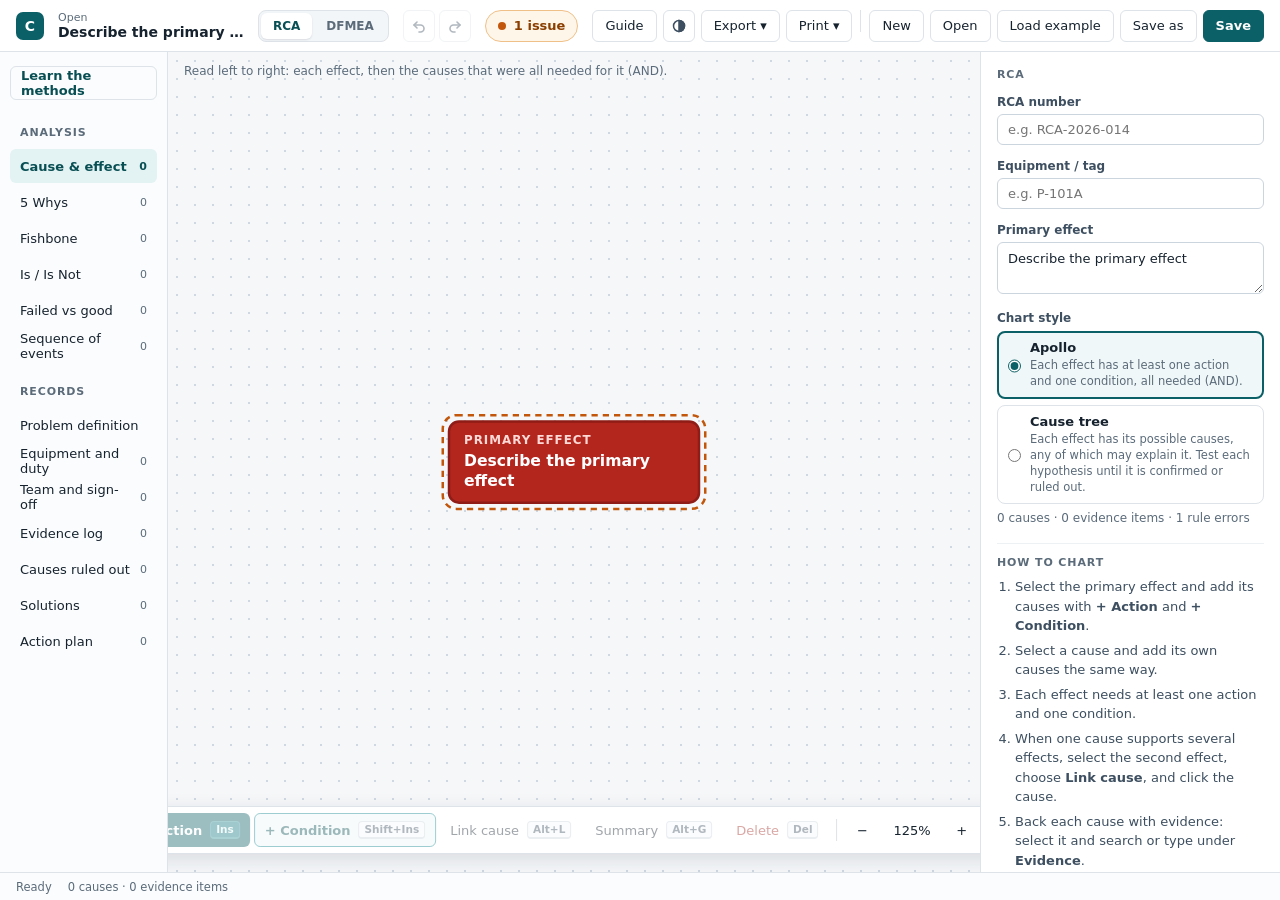
==== commit dbf9b179: "DFMEA: a module of its own beside the RCA RCA | DFMEA in the top bar switches module; the two share " ====
--- a/index.html
+++ b/index.html
@@ -774,13 +774,126 @@
 .needs li.need-error { background: var(--danger-soft); color: var(--danger); }
 .needs li.need-warning { background: var(--warn-soft); color: var(--warn-ink); }
 @media (max-width: 560px) { .style-choices { grid-template-columns: 1fr; } }
+
+/* ---- Modules: the RCA and the DFMEA share the shell, and nothing else ---- */
+.module-switch { display: inline-flex; gap: 2px; padding: 2px; border: 1px solid var(--line); border-radius: 8px; background: var(--soft); }
+.app > header .module-switch button { height: 26px; padding: 0 12px; border: 0; border-radius: 6px; background: transparent; color: var(--muted); font-weight: 600; font-size: 12px; }
+.app > header .module-switch button[aria-pressed=true] { background: var(--panel); color: var(--accent-ink); box-shadow: 0 1px 2px var(--shadow); }
+.app:not([data-module=dfmea]) .fmea-only, .app:not([data-module=dfmea]) #dfmeaRail, .app:not([data-module=dfmea]) .dfmea { display: none; }
+.app[data-module=dfmea] .rca-only, .app[data-module=dfmea] #rcaRail, .app[data-module=dfmea] main, .app[data-module=dfmea] > .inspector,
+.app[data-module=dfmea] .records, .app[data-module=dfmea] .guide, .app[data-module=dfmea] #guideButton { display: none !important; }
+#dfmeaRail { grid-column: 1; grid-row: 2; }
+.dfmea { grid-column: 2 / -1; grid-row: 2; min-height: 0; overflow: auto; background: var(--canvas); }
+.dfmea > .page { padding: 24px 28px 48px; }
+.df-step { margin-right: 6px; font-family: var(--mono); font-size: 9.5px; font-weight: 600; color: var(--faint); }
+.df-rail-note { margin: 0 0 6px; padding: 0 10px; font-size: 11.5px; line-height: 1.4; color: var(--muted); }
+.df-levels .sw { border-radius: 3px; }
+
+/* The seven levels: the design in teal, the failure in red, the cause plain. */
+.df-l0 { background: var(--ink); color: var(--panel); }
+.df-l1 { background: var(--ink-2); color: var(--panel); }
+.df-l2 { background: var(--accent); color: #fff; }
+.df-l3 { background: var(--condition); color: var(--ink); border: 1px solid var(--accent-2); }
+.df-l4 { background: var(--effect); color: #fff; }
+.df-l5 { background: var(--danger-soft); color: var(--ink); border: 1px solid var(--danger-line); }
+.df-l6 { background: var(--panel); color: var(--ink); border: 1px solid var(--wire); }
+
+/* Structure: the tree, drawn left to right with one lane per level, and its properties. */
+.df-structure { display: grid; grid-template-columns: minmax(0, 1fr) 330px; height: 100%; min-height: 0; }
+.df-canvas { position: relative; overflow: hidden; min-height: 0; touch-action: none; background-color: var(--canvas); background-image: radial-gradient(var(--dots) 1px, transparent 1px); background-size: 18px 18px; }
+.df-canvas:focus { outline: none; }
+.df-canvas.panning { cursor: grabbing; }
+.df-lanes { position: absolute; inset: 0 0 auto; z-index: 1; height: 30px; border-bottom: 1px solid var(--line-soft); background: var(--canvas); pointer-events: none; }
+.df-lanes div { position: absolute; top: 9px; overflow: hidden; text-overflow: ellipsis; white-space: nowrap; font-size: 10px; font-weight: 700; letter-spacing: .07em; text-transform: uppercase; color: var(--muted); }
+.df-lanes i { margin-right: 4px; font-style: normal; font-family: var(--mono); color: var(--faint); }
+.df-tree { position: absolute; top: 0; left: 0; width: max-content; padding: 20px; transform-origin: 0 0; }
+.df-zoombar { z-index: 2; }
+.df-sub { display: flex; align-items: center; }
+.df-kids { position: relative; display: flex; flex-direction: column; padding-left: 28px; }
+.df-kids::before { content: ""; position: absolute; left: 0; top: 50%; width: 28px; border-top: 1.5px solid var(--wire); }
+.df-kids > .df-sub { position: relative; padding: 4px 0 4px 20px; }
+.df-kids > .df-sub::before { content: ""; position: absolute; left: 0; top: 50%; width: 20px; border-top: 1.5px solid var(--wire); }
+.df-kids > .df-sub::after { content: ""; position: absolute; left: 0; top: 0; bottom: 0; border-left: 1.5px solid var(--wire); }
+.df-kids > .df-sub:first-child::after { top: 50%; }
+.df-kids > .df-sub:last-child::after { bottom: 50%; }
+.df-kids > .df-sub:only-child::after { display: none; }
+.df-box { position: relative; flex: none; width: 176px; min-height: 40px; padding: 6px 9px; border-radius: 8px; font-size: 12px; line-height: 1.3; white-space: pre-wrap; overflow-wrap: anywhere; cursor: pointer; }
+.df-box:not(.df-l3, .df-l5, .df-l6) { border: 1px solid transparent; }
+.df-box small { display: block; font-size: 9px; font-weight: 700; letter-spacing: .06em; line-height: 1.4; text-transform: uppercase; white-space: normal; opacity: .8; }
+.df-box i { opacity: .7; }
+.df-box.df-l6 { padding-right: 42px; }
+.df-box.sel { box-shadow: 0 0 0 3px var(--select); }
+.df-box .df-score { position: absolute; right: 6px; top: 6px; }
+.df-score { display: inline-block; min-width: 26px; padding: 4px 5px; border-radius: 5px; font-size: 11px; font-weight: 700; line-height: 1; text-align: center; font-variant-numeric: tabular-nums; }
+.df-score.high { background: var(--danger); color: var(--panel); }
+.df-score.medium { background: var(--warn); color: var(--panel); }
+.df-score.low { background: var(--ok-soft); color: var(--ok-ink); }
+.df-score.none { background: var(--soft); color: var(--faint); }
+.df-score.big { min-width: 40px; padding: 7px 9px; font-size: 16px; }
+.df-props { overflow: auto; min-height: 0; padding: 16px; border-left: 1px solid var(--line); background: var(--panel); }
+.df-chip { border: 0; }
+.df-two { display: grid; grid-template-columns: 1fr 1fr; gap: 0 10px; }
+.df-path { margin: 6px 0 0; font-size: 11.5px; line-height: 1.4; color: var(--muted); }
+.df-ratings { display: grid; grid-template-columns: repeat(auto-fill, minmax(84px, 1fr)); gap: 8px; margin-top: 6px; }
+.df-ratings label { display: grid; gap: 3px; font-size: 11.5px; color: var(--muted); }
+.df-ratings input { text-align: center; font-variant-numeric: tabular-nums; }
+.df-result { display: flex; align-items: center; gap: 10px; margin-top: 10px; padding: 10px; border-radius: 8px; background: var(--soft); font-size: 12px; color: var(--ink-2); }
+
+/* Risk analysis, optimisation, and the tracker */
+.df-toolbar { display: flex; align-items: center; gap: 12px; margin-bottom: 10px; }
+.df-toolbar .segmented { margin: 0; }
+.df-toolbar .segmented button { flex: none; padding: 6px 14px; white-space: nowrap; }
+.df-table-wrap { overflow-x: auto; border: 1px solid var(--line); border-radius: 10px; background: var(--panel); }
+.df-table { width: 100%; min-width: 1040px; border-collapse: collapse; font-size: 12px; }
+.df-table th, .df-table td { padding: 7px 9px; border-bottom: 1px solid var(--line-soft); text-align: left; vertical-align: top; }
+.df-table th { background: var(--rail); font-size: 10px; font-weight: 600; letter-spacing: .06em; text-transform: uppercase; color: var(--muted); white-space: nowrap; }
+.df-table .df-n { text-align: center; }
+.df-table tr.df-ok td { color: var(--muted); }
+.df-table tr.df-incomplete td { color: var(--muted); }
+.df-table .link { text-align: left; }
+.df-id { font-family: var(--mono); font-size: 11px; font-weight: 600; white-space: nowrap; }
+.df-controls small { font-weight: 700; color: var(--faint); }
+.df-rate { width: 48px; padding: 4px; border: 1px solid var(--field-line); border-radius: 5px; background: var(--panel); color: var(--ink); text-align: center; font-variant-numeric: tabular-nums; }
+.df-warn { color: var(--warn-ink); }
+.df-card { display: grid; grid-template-columns: minmax(0, 1fr) 140px; padding: 0; overflow: hidden; }
+.df-card-body { display: grid; gap: 8px; min-width: 0; padding: 14px 16px; }
+.df-card-body > .button { justify-self: start; }
+.df-card h2 { margin: 0; font-size: 14px; }
+.df-before-after { display: grid; align-content: center; justify-items: center; gap: 6px; padding: 12px; border-left: 1px solid var(--line); background: var(--soft); font-size: 11px; text-align: center; }
+.df-action { display: grid; gap: 6px; padding: 8px; border: 1px solid var(--line-soft); border-radius: 8px; }
+.df-action.cancelled { opacity: .55; }
+.df-action textarea.text, .df-card-body > textarea.text, .df-tracker textarea.text { min-height: 34px; resize: none; }
+.df-action-row { display: flex; flex-wrap: wrap; align-items: end; gap: 8px; }
+.df-action-row label { display: grid; gap: 2px; font-size: 11px; color: var(--muted); }
+.df-action-row .text { width: 150px; padding: 5px 8px; }
+.df-action-row .df-rate { width: 60px; }
+.df-status { align-self: center; padding: 3px 8px; border-radius: 999px; background: var(--soft); color: var(--ink-2); font-size: 11px; font-weight: 600; }
+.df-status.progress { background: var(--accent-soft); color: var(--accent-ink); }
+.df-status.done { background: var(--ok-soft); color: var(--ok-ink); }
+.df-tracker td:nth-child(2) { min-width: 240px; }
+.df-tracker td:last-child { min-width: 300px; }
+.df-tracker td .text { padding: 5px 8px; }
+.df-tracker td small { display: block; margin-top: 3px; }
+.df-weeks { display: flex; flex-wrap: wrap; gap: 2px; margin-bottom: 6px; }
+.df-weeks span { width: 18px; height: 16px; border-radius: 3px; background: var(--accent-soft); color: var(--accent-ink); font-family: var(--mono); font-size: 8.5px; line-height: 16px; text-align: center; }
+.df-weeks span.noted { background: var(--accent); color: #fff; }
+.df-weeks span.now { outline: 1.5px solid var(--ink); }
+.df-note { display: flex; align-items: flex-start; gap: 6px; margin-top: 4px; }
+.df-note b { flex: none; font-family: var(--mono); font-size: 10.5px; font-weight: 600; line-height: 30px; color: var(--muted); }
+@media (max-width: 1100px) {
+  .df-structure { grid-template-columns: minmax(0, 1fr) 290px; }
+}
 </style>
 </head>
 <body>
-<div class="app" id="app" data-record="chart" data-style="apollo">
+<div class="app" id="app" data-record="chart" data-style="apollo" data-module="rca">
   <header>
     <div class="mark" aria-hidden="true">C</div>
     <div class="brand"><small id="sheetMeta">Causeway</small><strong id="sheetTitle">Untitled RCA</strong></div>
+    <div class="module-switch" role="group" aria-label="Module">
+      <button id="moduleRca" aria-pressed="true" title="Root cause analysis of a failure">RCA</button>
+      <button id="moduleDfmea" aria-pressed="false" title="Design FMEA: the risks of a design, before it fails">DFMEA</button>
+    </div>
     <div class="group">
       <button class="icon" id="undo" title="Undo (Ctrl/Cmd+Z)" aria-label="Undo" disabled><svg aria-hidden="true" width="16" height="16" viewBox="0 0 16 16" fill="none" stroke="currentColor" stroke-width="1.6" stroke-linecap="round" stroke-linejoin="round"><path d="M6 4 3 7l3 3"/><path d="M3 7h6.5a3.5 3.5 0 0 1 0 7H8"/></svg></button>
       <button class="icon" id="redo" title="Redo (Ctrl+Y or Ctrl/Cmd+Shift+Z)" aria-label="Redo" disabled><svg aria-hidden="true" width="16" height="16" viewBox="0 0 16 16" fill="none" stroke="currentColor" stroke-width="1.6" stroke-linecap="round" stroke-linejoin="round"><path d="m10 4 3 3-3 3"/><path d="M13 7H6.5a3.5 3.5 0 0 0 0 7H8"/></svg></button>
@@ -795,6 +908,9 @@
       <div class="menu-wrap">
         <button id="exportButton" aria-expanded="false" aria-controls="exportMenu" title="Export a report as Word or PowerPoint, or the chart as PDF or an image">Export ▾</button>
         <div id="exportMenu" class="popover right" role="menu" hidden>
+          <div class="where fmea-only">Word</div>
+          <button role="menuitem" id="exportDocxDfmea" class="fmea-only"><b>DFMEA report</b><small>.docx: scope, the worksheet, and the actions</small></button>
+          <div class="rca-only">
           <div class="where">Word</div>
           <button role="menuitem" id="exportDocxFull"><b>Full report</b><small>.docx: every record and the chart, to edit and send</small></button>
           <button role="menuitem" id="exportDocx8d"><b>8D report</b><small>.docx: D1 to D8, for a customer's 8D request</small></button>
@@ -806,14 +922,16 @@
           <button role="menuitem" id="exportPdf"><b>PDF</b><small>Vector, the whole chart on one A4, A3, or A1 sheet</small></button>
           <button role="menuitem" id="exportSvg"><b>SVG</b><small>Vector, for documents and further editing</small></button>
           <button role="menuitem" id="exportPng"><b>PNG</b><small>Image at twice screen resolution</small></button>
+          </div>
         </div>
       </div>
       <div class="menu-wrap">
         <button id="printReport" aria-expanded="false" aria-controls="printMenu" title="Print a report, or save it as a PDF">Print ▾</button>
         <div id="printMenu" class="popover right" role="menu" hidden>
-          <button role="menuitem" id="printFull"><b>Full RCA report</b><small>Every record, the chart, and the sign-off</small></button>
-          <button role="menuitem" id="print8d"><b>8D report</b><small>D1 to D8, for a customer's 8D request</small></button>
-          <button role="menuitem" id="printSummary"><b>One-page summary</b><small>Problem, root causes, actions, and status</small></button>
+          <button role="menuitem" id="printFull" class="rca-only"><b>Full RCA report</b><small>Every record, the chart, and the sign-off</small></button>
+          <button role="menuitem" id="print8d" class="rca-only"><b>8D report</b><small>D1 to D8, for a customer's 8D request</small></button>
+          <button role="menuitem" id="printSummary" class="rca-only"><b>One-page summary</b><small>Problem, root causes, actions, and status</small></button>
+          <button role="menuitem" id="printDfmea" class="fmea-only"><b>DFMEA report</b><small>Scope, the worksheet, and the actions</small></button>
         </div>
       </div>
       <span class="divider" aria-hidden="true"></span>
@@ -826,7 +944,7 @@
     </div>
   </header>
 
-  <nav class="rail" aria-label="RCA records">
+  <nav class="rail" id="rcaRail" aria-label="RCA records">
     <button class="record learn" data-record="learn" title="Every method in the order an investigation uses them, each with a guide and an example">Learn the methods</button>
     <div class="panel-title group-title">Analysis</div>
     <button class="record active" data-record="chart" aria-current="page" id="railChart"><b id="railChartName">Cause &amp; effect</b><span id="railCauses">0</span></button>
@@ -895,10 +1013,13 @@
 
   <section class="records" id="records" aria-live="off"></section>
 
+  <nav class="rail" id="dfmeaRail" aria-label="DFMEA pages"></nav>
+  <section class="dfmea" id="dfmea"></section>
+
   <footer>
     <span id="status">Ready</span>
     <span id="count">0 causes · 0 evidence items</span>
-    <span class="keyhints" id="keyHints">Type to rename · <kbd>Ins</kbd> action · <kbd>Shift+Ins</kbd> condition · <kbd>Alt+L</kbd> link · <kbd>Alt+M</kbd> move · <kbd>Shift+↑↓</kbd> nudge · drag a box to select several · <kbd>Alt+G</kbd> summary · <kbd>Space</kbd> collapse · <kbd>←↑↓→</kbd> select · <kbd>Del</kbd> delete</span>
+    <span class="keyhints" id="keyHints">Type to rename · <kbd>Tab</kbd> action · <kbd>Shift+Tab</kbd> condition · <kbd>Enter</kbd> sibling · <kbd>Alt+L</kbd> link · <kbd>Alt+M</kbd> move · <kbd>Shift+↑↓</kbd> nudge · drag a box to select several · <kbd>Alt+G</kbd> summary · <kbd>Alt+O</kbd> alternatives (OR) · <kbd>Space</kbd> collapse · <kbd>←↑↓→</kbd> select · <kbd>Del</kbd> delete</span>
   </footer>
 </div>
 <dialog id="dialog" class="dialog"></dialog>
@@ -1184,6 +1305,7 @@
 let clipboard = null;          // the branch last copied here: {data, text}, for when the system clipboard loses it
 let highlight = null;          // evidence id whose citing nodes are highlighted on the chart
 let record = 'chart';          // the page shown: the chart or one of the RCA records
+let appModule = 'rca';         // the module shown: 'rca' or 'dfmea' (see 20-dfmea-model.js); they share no data
 
 const byId = id => state.nodes.find(n => n.id === id);
 const primaryEffect = () => byId(state.problem.primaryEffectId);
@@ -1322,7 +1444,7 @@
   return {
     type: BRANCH_TYPE, rcaId: state.id, rootId: id,
     nodes: state.nodes.filter(n => ids.has(n.id)).map(n => JSON.parse(JSON.stringify(n))),
-    links: state.links.filter(l => ids.has(l.effectId) && ids.has(l.causeId)).map(({effectId, causeId}) => ({effectId, causeId})),
+    links: state.links.filter(l => ids.has(l.effectId) && ids.has(l.causeId)).map(({effectId, causeId, orGroup}) => ({effectId, causeId, ...orGroup && {orGroup}})),
   };
 }
 // The branch as an indented list of titles, for pasting into other programs, as text and as HTML.
@@ -1359,12 +1481,17 @@
       offsetY: old !== data.rootId && Number.isFinite(n.offsetY) ? n.offsetY : 0});
   }
   addLink(effectId, ids.get(data.rootId));
-  for (const l of data.links) if (ids.has(l?.effectId) && ids.has(l?.causeId)) addLink(ids.get(l.effectId), ids.get(l.causeId));
+  const groups = new Map();
+  for (const l of data.links) {
+    const link = ids.has(l?.effectId) && ids.has(l?.causeId) && addLink(ids.get(l.effectId), ids.get(l.causeId));
+    if (link && typeof l.orGroup === 'string' && l.orGroup) link.orGroup = groups.get(l.orGroup) ?? groups.set(l.orGroup, uuid()).get(l.orGroup);
+  }
   // Nodes the links do not reach from the root are left out.
   const reached = new Set(branchIds(ids.get(data.rootId)));
   const stray = new Set([...ids.values()].filter(id => !reached.has(id)));
   state.nodes = state.nodes.filter(n => !stray.has(n.id));
   state.links = state.links.filter(l => !stray.has(l.effectId) && !stray.has(l.causeId));
+  tidyOrGroups();
   collapsed.delete(effectId);
   return {root: byId(ids.get(data.rootId)), count: reached.size, dropped};
 }
@@ -1611,9 +1738,11 @@
   state.links = state.links.filter(l => !gone.has(l.effectId) && !gone.has(l.causeId));
   for (const s of state.solutions) s.causeIds = s.causeIds.filter(id => !gone.has(id));
   for (const id of gone) collapsed.delete(id);
+  tidyOrGroups();
 }
 function removeLink(linkId) {
   state.links = state.links.filter(l => l.id !== linkId);
+  tidyOrGroups();
 }
 
 // Moving a cause to another effect moves the one link it is drawn along, from `fromId`; its other
@@ -1629,7 +1758,9 @@
   const link = state.links.find(l => l.effectId === fromId && l.causeId === causeId);
   state.links.splice(state.links.indexOf(link), 1);
   link.effectId = toId;
+  delete link.orGroup;
   state.links.push(link);
+  tidyOrGroups();
   byId(causeId).offsetY = 0;
   collapsed.delete(toId);
   return null;
@@ -1673,6 +1804,58 @@
   state.nodes.push(n);
   for (const l of links) { addLink(l.causeId, n.id); byId(l.causeId).offsetY = 0; collapsed.delete(l.causeId); }
   return n;
+}
+
+// ---- Alternatives (OR) ----
+// In Apollo each cause of an effect was needed (AND). While the evidence cannot yet tell which of some
+// causes it was, they can be charted as alternatives: an OR group, any one of which, with the effect's
+// other causes, would explain it. The group is held on their links to the effect, as `orGroup`; the
+// group and the effect's other causes are joined by AND. It is settled by ruling out all but one, and
+// a group with one cause left is no group. A cause tree has none: its branches are alternatives already.
+
+// The effect's causes as AND units: a cause alone, or a group of alternatives, in link order.
+function causeUnits(effectId) {
+  const units = [], groups = new Map();
+  for (const l of causeLinks(effectId)) {
+    const c = byId(l.causeId);
+    if (!c) continue;
+    if (!l.orGroup || treeStyle()) { units.push([c]); continue; }
+    if (!groups.has(l.orGroup)) units.push(groups.set(l.orGroup, []).get(l.orGroup));
+    groups.get(l.orGroup).push(c);
+  }
+  return units;
+}
+const orGroupsOf = effectId => causeUnits(effectId).filter(u => u.length > 1);
+// The other causes in the cause's group under the effect.
+const alternativesOf = (effectId, causeId) => orGroupsOf(effectId).find(u => u.some(c => c.id === causeId))?.filter(c => c.id !== causeId) ?? [];
+const openOrGroups = () => treeStyle() ? [] : [...reachable()].flatMap(orGroupsOf);
+// A group needs two causes of one effect.
+function tidyOrGroups() {
+  const count = new Map(), key = l => l.effectId + ' ' + l.orGroup;
+  for (const l of state.links) if (l.orGroup) count.set(key(l), (count.get(key(l)) || 0) + 1);
+  for (const l of state.links) if (l.orGroup && count.get(key(l)) < 2) delete l.orGroup;
+}
+function alternativesProblem(ids, effectId) {
+  if (treeStyle()) return 'In a cause tree every branch is an alternative already.';
+  if (ids.length < 2) return 'Select two or more causes of one effect to make them alternatives: drag a box around them.';
+  if (ids.includes(state.problem.primaryEffectId)) return 'The primary effect cannot be an alternative.';
+  if (!effectId || ids.some(id => !state.links.some(l => l.effectId === effectId && l.causeId === id))) return 'Only causes of the same effect can be alternatives.';
+  return null;
+}
+// One new group, taking the causes out of any they were in. Their links are put together, where the
+// first of them is, and each is unverified until the evidence settles it.
+function makeAlternatives(ids, effectId) {
+  const members = new Set(ids), links = state.links.filter(l => l.effectId === effectId && members.has(l.causeId)), group = uuid();
+  const at = state.links.indexOf(links[0]);
+  state.links = state.links.filter(l => !links.includes(l));
+  state.links.splice(at, 0, ...links);
+  for (const l of links) { l.orGroup = group; byId(l.causeId).unverified = true; byId(l.causeId).offsetY = 0; }
+  tidyOrGroups();
+}
+function leaveAlternatives(effectId, causeId) {
+  const link = state.links.find(l => l.effectId === effectId && l.causeId === causeId);
+  if (link) delete link.orGroup;
+  tidyOrGroups();
 }
 
 // Expands every collapsed branch that hides the node. Returns whether anything changed.
@@ -1852,7 +2035,8 @@
 function closeBlockers() {
   const live = state.actions.filter(a => a.status !== 'cancelled' && a.kind !== 'containment');
   const open = live.filter(a => a.status !== 'validated').length, bare = live.filter(a => a.status === 'validated' && !a.effectiveness.result.trim()).length;
-  return [!live.length && 'No corrective or preventive action in the plan', open && `${plural(open, 'action')} not validated by an effectiveness check`,
+  const alternatives = openOrGroups().length;
+  return [alternatives && `${plural(alternatives, 'group')} of alternatives (OR) not settled`, !live.length && 'No corrective or preventive action in the plan', open && `${plural(open, 'action')} not validated by an effectiveness check`,
     bare && `${plural(bare, 'validated action')} without an effectiveness result`].filter(Boolean);
 }
 
@@ -1917,9 +2101,17 @@
     const causes = causesOf(n.id);
     const isEffect = causes.length > 0 || n.kind === 'effect';
     if (isEffect) {
-      const missing = ['action', 'condition'].filter(kind => !causes.some(c => c.kind === kind));
+      // A group of alternatives counts as an action, or a condition, only when each of them is one.
+      const units = causeUnits(n.id), missing = ['action', 'condition'].filter(kind => !units.some(u => u.every(c => c.kind === kind)));
       if (missing.length) issues.push({nodeId: n.id, level: 'error', code: 'causal-set',
         text: `Needs ${missing.length === 2 ? 'an action and a condition' : missing[0] === 'action' ? 'an action' : 'a condition'} cause`});
+    }
+    // Alternatives are settled by ruling out all but one.
+    for (const group of orGroupsOf(n.id)) {
+      const verified = group.find(c => !needsEvidence(c));
+      for (const c of group) issues.push({nodeId: c.id, level: 'warning', code: 'alternatives', text: !verified
+        ? `One of ${group.length} alternatives (OR): test them, and rule out all but one`
+        : c === verified ? 'Verified: rule out its alternatives (Keep this one)' : `Its alternative "${verified.title}" is verified: rule this one out`});
     }
     if (isCause(n) && needsEvidence(n)) issues.push({nodeId: n.id, level: 'warning', code: 'evidence',
       text: n.unverified ? 'Marked unverified' : 'No evidence linked'});
@@ -2026,9 +2218,19 @@
     children.get(l.effectId).push(byId(l.causeId));
   }
   // Within an effect, its actions come above its conditions, and causes without a type below them.
-  // In a cause tree, causes keep their order.
+  // Alternatives (OR) stay together, where the first of their kinds would go. In a cause tree, causes
+  // keep their order.
   const order = {action: 0, condition: 1, cause: 2, effect: 3};
-  if (!treeStyle()) for (const list of children.values()) list.sort((a, b) => order[a.kind] - order[b.kind]);
+  if (!treeStyle()) for (const [effectId, list] of children) {
+    const unit = new Map(), place = new Map(), first = new Map();
+    for (const l of links) if (l.effectId === effectId) unit.set(l.causeId, l.orGroup || l.causeId);
+    list.forEach((k, i) => {
+      const u = unit.get(k.id);
+      place.set(u, Math.min(place.get(u) ?? Infinity, order[k.kind]));
+      if (!first.has(u)) first.set(u, i);
+    });
+    list.sort((a, b) => place.get(unit.get(a.id)) - place.get(unit.get(b.id)) || first.get(unit.get(a.id)) - first.get(unit.get(b.id)));
+  }
 
   // Summaries drawn as such: {id, members}, the causes it is the only cause of, neighbours under one
   // effect, in their order. The summary is taken out of its first member's causes, and is placed with them.
@@ -2158,11 +2360,29 @@
   }
   for (const [effectId, group] of groups) {
     const e = boxes.get(effectId), bx = e.x + e.w + COL_GAP / 2;
+    // Alternatives (OR) meet on a second bracket nearer the causes, marked OR where they join the first.
+    const alternatives = new Map();
+    if (!treeStyle()) for (const l of group) if (l.orGroup) alternatives.set(l.orGroup, [...alternatives.get(l.orGroup) || [], l]);
+    for (const [g, list] of alternatives) if (list.length < 2) alternatives.delete(g);
+    const ox = bx + 27, ors = [], inOr = new Set([...alternatives.values()].flat());
     const ys = group.map(l => midY(boxes.get(l.causeId)));
-    let d = `M ${e.x + e.w} ${midY(e)} H ${bx} M ${bx} ${Math.min(midY(e), ...ys)} V ${Math.max(midY(e), ...ys)}`;
-    for (const l of group) d += ` M ${bx} ${midY(boxes.get(l.causeId))} H ${boxes.get(l.causeId).x}`;
-    // Two or more causes under one effect are joined by AND, marked where the bracket meets the effect.
-    edges.push({d, shared: false, effectId, linkIds: group.map(l => l.id), junction: group.length > 1 ? {x: bx, y: midY(e)} : null,
+    let d = `M ${e.x + e.w} ${midY(e)} H ${bx}`;
+    const joins = [midY(e)];
+    for (const l of group) {
+      const c = boxes.get(l.causeId);
+      d += ` M ${inOr.has(l) ? ox : bx} ${midY(c)} H ${c.x}`;
+      if (!inOr.has(l)) joins.push(midY(c));
+    }
+    for (const list of alternatives.values()) {
+      const lys = list.map(l => midY(boxes.get(l.causeId))), top = Math.min(...lys), bottom = Math.max(...lys), y = (top + bottom) / 2;
+      d += ` M ${bx} ${y} H ${ox} M ${ox} ${top} V ${bottom}`;
+      joins.push(y); ors.push({x: ox, y});
+    }
+    d += ` M ${bx} ${Math.min(...joins)} V ${Math.max(...joins)}`;
+    // Two or more causes under one effect are joined by AND, marked where the bracket meets the effect;
+    // a group of alternatives is one of them.
+    const units = group.length - inOr.size + alternatives.size;
+    edges.push({d, shared: false, effectId, linkIds: group.map(l => l.id), junction: units > 1 ? {x: bx, y: midY(e)} : null, ors,
       from: {x: e.x + e.w, y: midY(e)}, bx, branches: group.map(l => ({id: l.causeId, x: boxes.get(l.causeId).x, y: midY(boxes.get(l.causeId))}))});
   }
 
@@ -2318,8 +2538,10 @@
   else for (const e of l.edges) {
     s += `<path class="edge${e.summary ? ' brace' : ''}" data-effect="${e.effectId}" d="${e.d}" fill="none" stroke="${e.shared ? C.shared : C.wire}" stroke-width="1.6"${e.shared ? ' stroke-dasharray="6 4"' : ''}/>`;
   }
-  for (const e of l.edges) {
-    if (!e.junction || treeStyle()) continue;
+  // AND where an effect's causes meet; OR, dashed, where a group of alternatives joins them.
+  for (const e of treeStyle() ? [] : l.edges) {
+    for (const o of e.ors || []) s += `<g class="junction or"><rect x="${o.x - 11}" y="${o.y - 8}" width="22" height="16" rx="8" fill="${C.panel}" stroke="${C.wire}" stroke-width="1.5" stroke-dasharray="3 2"/><text x="${o.x}" y="${o.y + 3}" font-size="8.5" font-weight="800" letter-spacing="0.5" text-anchor="middle" fill="${C.junctionText}">OR</text></g>`;
+    if (!e.junction) continue;
     const {x, y} = e.junction;
     s += `<g class="junction"><rect x="${x - 16}" y="${y - 8}" width="32" height="16" rx="8" fill="${C.panel}" stroke="${C.wire}" stroke-width="1.5"/><text x="${x}" y="${y + 3}" font-size="8.5" font-weight="800" letter-spacing="0.5" text-anchor="middle" fill="${C.junctionText}">AND</text></g>`;
   }
@@ -2444,8 +2666,8 @@
   $('addActionName').textContent = tree ? '+ Cause' : '+ Action';
   $('addAction').title = tree ? 'Add a possible cause to the selected effect' : 'Add an action cause to the selected effect';
   $('keyHints').innerHTML = tree
-    ? 'Type to rename · <kbd>Ins</kbd> cause · <kbd>Alt+1</kbd> <kbd>2</kbd> <kbd>3</kbd> status · <kbd>Alt+L</kbd> link · <kbd>Alt+M</kbd> move · <kbd>Shift+↑↓</kbd> nudge · drag a box to select several · <kbd>Alt+G</kbd> summary · <kbd>Space</kbd> collapse · <kbd>←↑↓→</kbd> select · <kbd>Del</kbd> delete'
-    : 'Type to rename · <kbd>Ins</kbd> action · <kbd>Shift+Ins</kbd> condition · <kbd>Alt+L</kbd> link · <kbd>Alt+M</kbd> move · <kbd>Shift+↑↓</kbd> nudge · drag a box to select several · <kbd>Alt+G</kbd> summary · <kbd>Space</kbd> collapse · <kbd>←↑↓→</kbd> select · <kbd>Del</kbd> delete';
+    ? 'Type to rename · <kbd>Tab</kbd> cause · <kbd>Enter</kbd> sibling · <kbd>Alt+1</kbd> <kbd>2</kbd> <kbd>3</kbd> status · <kbd>Alt+L</kbd> link · <kbd>Alt+M</kbd> move · <kbd>Shift+↑↓</kbd> nudge · drag a box to select several · <kbd>Alt+G</kbd> summary · <kbd>Space</kbd> collapse · <kbd>←↑↓→</kbd> select · <kbd>Del</kbd> delete'
+    : 'Type to rename · <kbd>Tab</kbd> action · <kbd>Shift+Tab</kbd> condition · <kbd>Enter</kbd> sibling · <kbd>Alt+L</kbd> link · <kbd>Alt+M</kbd> move · <kbd>Shift+↑↓</kbd> nudge · drag a box to select several · <kbd>Alt+G</kbd> summary · <kbd>Alt+O</kbd> alternatives (OR) · <kbd>Space</kbd> collapse · <kbd>←↑↓→</kbd> select · <kbd>Del</kbd> delete';
 }
 
 function renderTitle() {
@@ -2475,6 +2697,7 @@
 // Several nodes selected with Ctrl+click: group them, set their status, or delete them.
 function renderSelectionProperties(box, ids) {
   const nodes = ids.map(byId), tree = treeStyle(), problem = summaryProblem(ids, layout.parent.get(selected)), causes = nodes.filter(isCause);
+  const orProblem = alternativesProblem(ids, layout.parent.get(selected));
   box.innerHTML = `
     <div class="kind-row"><span class="kind-chip action">${ids.length} SELECTED</span><span class="muted">Ctrl+click adds or takes out one</span></div>
     <ul class="cause-list">${nodes.map(n => `<li><button data-goto="${n.id}">${swatch(n)}${escapeHtml(n.title)}</button></li>`).join('')}</ul>
@@ -2484,6 +2707,12 @@
       <button class="button block" id="inspSummarise" ${problem ? 'disabled' : ''} title="Alt+G">Add a summary</button>
       ${problem ? `<p class="note">${escapeHtml(problem)}</p>` : ''}
     </div>
+    ${tree ? '' : `<div class="section">
+      <div class="panel-title">Alternatives (OR)</div>
+      <p class="note" style="margin-top:0">One of them caused the effect, but the evidence cannot yet tell which. They are marked unverified until all but one are ruled out.</p>
+      <button class="button block" id="inspAlternatives" ${orProblem ? 'disabled' : ''} title="Alt+O">Make them alternatives</button>
+      ${orProblem ? `<p class="note">${escapeHtml(orProblem)}</p>` : ''}
+    </div>`}
     ${tree && causes.length ? `<div class="section"><div class="panel-title">Status of ${plural(causes.length, 'cause')}</div>
       <div class="segmented status" role="group" aria-label="Status">${Object.entries(STATUSES).map(([k, st], i) =>
       `<button data-status="${k}" class="${k}" ${pressed(causes.every(c => c.status === k))} title="${st.name} (Alt+${i + 1})">${st.mark} ${st.name}</button>`).join('')}</div></div>` : ''}
@@ -2491,6 +2720,7 @@
   box.querySelectorAll('[data-goto]').forEach(b => b.onclick = () => { select(b.dataset.goto); scrollToNode(b.dataset.goto); });
   box.querySelectorAll('[data-status]').forEach(b => b.onclick = () => setNodeStatus(b.dataset.status));
   $('inspSummarise').onclick = summariseSelected;
+  if ($('inspAlternatives')) $('inspAlternatives').onclick = alternativesSelected;
   if ($('inspDelete')) $('inspDelete').onclick = deleteSelected;
 }
 
@@ -2528,12 +2758,13 @@
     <div class="section">
       <div class="panel-title">Keys</div>
       <dl class="keys">${tree ? `
-        <dt><kbd>Ins</kbd> or <kbd>Alt+A</kbd></dt><dd>Add a cause to the selected effect</dd>
+        <dt><kbd>Tab</kbd>, <kbd>Ins</kbd>, or <kbd>Alt+A</kbd></dt><dd>Add a cause to the selected node</dd>
         <dt><kbd>Alt+1</kbd> <kbd>2</kbd> <kbd>3</kbd></dt><dd>Hypothesis, confirmed, ruled out</dd>` : `
-        <dt><kbd>Ins</kbd> or <kbd>Alt+A</kbd></dt><dd>Add an action to the selected effect</dd>
-        <dt><kbd>Shift+Ins</kbd> or <kbd>Alt+C</kbd></dt><dd>Add a condition</dd>`}
+        <dt><kbd>Tab</kbd>, <kbd>Ins</kbd>, or <kbd>Alt+A</kbd></dt><dd>Add an action to the selected node</dd>
+        <dt><kbd>Shift+Tab</kbd>, <kbd>Shift+Ins</kbd>, or <kbd>Alt+C</kbd></dt><dd>Add a condition</dd>`}
+        <dt><kbd>Enter</kbd></dt><dd>Add a sibling: a cause of the same effect, of the same kind</dd>
         <dt>Type</dt><dd>Replace the title; <kbd>Enter</kbd> finishes it</dd>
-        <dt><kbd>F2</kbd> or <kbd>Enter</kbd></dt><dd>Edit the title</dd>
+        <dt><kbd>F2</kbd></dt><dd>Edit the title</dd>
         <dt><kbd>←↑↓→</kbd></dt><dd>Select the neighbouring node</dd>
         <dt><kbd>Alt+M</kbd></dt><dd>Move the cause under another effect</dd>
         <dt><kbd>Alt+↑</kbd> <kbd>Alt+↓</kbd></dt><dd>Reorder among its siblings</dd>
@@ -2542,7 +2773,8 @@
         <dt><kbd>Shift+↑</kbd> <kbd>Shift+↓</kbd></dt><dd>Move the cause up or down, with its branch; or Shift+drag it</dd>
         <dt><kbd>Alt+L</kbd></dt><dd>Link an existing node as a cause</dd>
         <dt>Drag on the canvas</dt><dd>Select the nodes in the box. <kbd>Ctrl+click</kbd> adds or takes out one</dd>
-        <dt><kbd>Alt+G</kbd></dt><dd>Add a summary: one cause shared by the selected causes</dd>
+        <dt><kbd>Alt+G</kbd></dt><dd>Add a summary: one cause shared by the selected causes</dd>${tree ? '' : `
+        <dt><kbd>Alt+O</kbd></dt><dd>Make the selected causes alternatives (OR); on one of them, take it out</dd>`}
         <dt>Right-drag, wheel</dt><dd>Pan, zoom</dd>
         <dt><kbd>Space</kbd></dt><dd>Collapse or expand the branch</dd>
         <dt><kbd>Esc</kbd></dt><dd>Cancel linking, moving, or a drag; or clear the selection. In the title: undo what was typed</dd>
@@ -2567,6 +2799,7 @@
   const evidence = n.evidenceIds.map(evidenceById).filter(Boolean);
   const solutions = solutionsOf(n.id);
   const tree = treeStyle();
+  const alternatives = tree || isPrimary ? [] : alternativesOf(layout.parent.get(n.id), n.id);
   const kindName = isPrimary ? 'Primary effect' : tree ? {possible: 'Hypothesis', confirmed: 'Confirmed cause', 'ruled-out': 'Ruled out'}[n.status] : KINDS[n.kind].name;
   const about = [causes.length && !isPrimary ? 'also an effect' : '', causes.length ? `${causes.length} cause${causes.length > 1 ? 's' : ''}` : '',
     layout.summaries.some(x => x.id === n.id) ? `summary of ${effects.length} causes` : effects.length > 1 ? `supports ${effects.length} effects` : ''].filter(Boolean).join(' · ');
@@ -2590,6 +2823,15 @@
     <div class="segmented cause-type" role="group" aria-label="Root cause type">${Object.entries(CAUSE_TYPES).map(([k, t]) =>
       `<button data-cause-type="${k}" ${pressed(n.causeType === k)} title="${t.about}${n.causeType === k ? '. Click again to clear' : ''}">${t.name}</button>`).join('')}</div>`}
     ${n.stopPoint ? `<label class="field" for="nodeStopReason">Why the branch stops</label><select class="text" id="nodeStopReason">${Object.entries(STOP_REASONS).map(([k, v]) => `<option value="${k}" ${n.stopPoint.reason === k ? 'selected' : ''}>${v}</option>`).join('')}</select>` : ''}
+    ${alternatives.length ? `<div class="section">
+      <div class="panel-title">Alternatives (OR) · one of ${alternatives.length + 1}</div>
+      <p class="note" style="margin-top:0">This or one of these caused the effect; the evidence must settle which.</p>
+      <ul class="cause-list">${alternatives.map(c => `<li><button data-goto="${c.id}">${swatch(c)}${escapeHtml(c.title)}</button></li>`).join('')}</ul>
+      <div class="button-grid">
+        <button class="button" id="inspKeep" title="Move the other alternatives to the causes ruled out">Keep this one</button>
+        <button class="button" id="inspLeave" title="It was needed, with the other causes (AND) (Alt+O)">Not an alternative</button>
+      </div>
+    </div>` : ''}
 
     <div class="section">
       <div class="section-head"><div class="panel-title">Evidence · ${evidence.length} cited</div></div>
@@ -2609,8 +2851,8 @@
       <div class="panel-title">${isPrimary ? 'Causes' : 'Causes of this effect'}</div>
       ${causes.length ? `<ul class="cause-list">${causes.map(c => `<li><button data-goto="${c.id}">${swatch(c)}${escapeHtml(c.title)}</button></li>`).join('')}</ul>` : '<p class="note" style="margin-top:0">No causes yet.</p>'}
       <div class="button-grid">
-        ${tree ? '<button class="button" id="inspAddAction" title="Insert or A">+ Cause</button>' : `<button class="button" id="inspAddAction" title="Insert or A">+ Action</button>
-        <button class="button" id="inspAddCondition" title="Shift+Insert or C">+ Condition</button>`}
+        ${tree ? '<button class="button" id="inspAddAction" title="Insert, Tab, or Alt+A">+ Cause</button>' : `<button class="button" id="inspAddAction" title="Insert, Tab, or Alt+A">+ Action</button>
+        <button class="button" id="inspAddCondition" title="Shift+Insert, Shift+Tab, or Alt+C">+ Condition</button>`}
         <button class="button" id="inspLink" title="Link a node already on the chart as a further cause (Alt+L)">Link existing</button>
         ${causes.length ? `<button class="button" id="inspCollapse" title="Space">${collapsed.has(n.id) ? 'Expand branch' : 'Collapse branch'}</button>` : ''}
         <button class="button" id="inspCopy" title="Copy this node and every cause under it (Ctrl+C)">Copy branch</button>
@@ -2653,6 +2895,8 @@
     e.preventDefault(); e.stopPropagation();
     if (n.title !== titleBefore) restoreHistory(); else e.target.blur();
   };
+  if ($('inspKeep')) $('inspKeep').onclick = keepAlternative;
+  if ($('inspLeave')) $('inspLeave').onclick = alternativesSelected;
   if ($('nodeTest')) $('nodeTest').oninput = e => { n.test = e.target.value; persist('test:' + n.id); };
   box.querySelectorAll('[data-status]').forEach(b => b.onclick = () => setNodeStatus(b.dataset.status));
   $('nodeDescription').oninput = e => { n.description = e.target.value; persist('description:' + n.id); };
@@ -2806,8 +3050,9 @@
   if (!$('issuesList').hidden) fillIssues(issues);
 }
 
-function fillIssues(issues = ruleIssues()) {
+function fillIssues(issues = appModule === 'dfmea' ? dfmeaIssues() : ruleIssues()) {
   const sorted = [...issues].sort((a, b) => ISSUE_ORDER[a.level] - ISSUE_ORDER[b.level]);
+  if (appModule === 'dfmea') { fillDfmeaIssues(sorted); return; }
   $('issuesList').innerHTML = sorted.length
     ? sorted.map(i => `<button role="menuitem" ${i.nodeId ? `data-node="${i.nodeId}"` : `data-record="${i.record}" data-id="${i.id}"`}><b>${escapeHtml(shorten(issueTitle(i), 90))}</b>${i.nodeId ? '' : `<span class="where">${RECORD_NAMES[i.record]}</span>`}<small class="${i.level}">${escapeHtml(i.text)}</small></button>`).join('')
     : `<div class="empty">No issues: ${treeStyle() ? 'every cause is tested, and every confirmed cause has evidence' : 'every effect has an action and a condition, and every cause has evidence'}.</div>`;
@@ -2841,12 +3086,27 @@
 
 // Edits on the chart.
 
-function addCauseToSelected(kind) {
+// From a button, the new cause's title is ready to type. From a key, the new cause is selected and the
+// keys stay on the chart, so that Tab and Enter can go on adding; typing starts its title.
+function addCauseToSelected(kind, edit = true) {
   if (!byId(selected)) return;
-  const n = addCause(selected, kind);
+  addedCause(addCause(selected, kind), edit);
+}
+// Enter: a cause beside the selected one, of the same kind, under the effect it is drawn under.
+function addSiblingToSelected() {
+  const n = byId(selected), effectId = layout.parent.get(selected);
+  if (!n) return;
+  if (!effectId) { setStatus('The primary effect has no siblings: Tab adds a cause'); return; }
+  const sibling = addCause(effectId, ['action', 'condition'].includes(n.kind) ? n.kind : 'action');
+  placeCause(effectId, sibling.id, n.id, true);
+  addedCause(sibling, false);
+}
+function addedCause(n, edit) {
   selected = n.id;
   render(); persist();
-  focusTitle();
+  if (edit) { focusTitle(); return; }
+  scrollToNode(n.id);
+  setStatus(`Added ${treeStyle() ? 'a cause' : `an ${KINDS[n.kind].name.toLowerCase()}`}: type to name it`);
 }
 
 // After adding a cause the title is selected, so typing replaces the placeholder.
@@ -2891,7 +3151,7 @@
   picked = new Set(ids.length > 1 ? ids : []);
   selected = ids.at(-1) ?? null;
   render();
-  if (picked.size > 1) setStatus(`${plural(picked.size, 'node')} selected${summaryProblem(ids, layout.parent.get(selected)) ? '' : ': Alt+G gives them a summary'}`);
+  if (picked.size > 1) setStatus(`${plural(picked.size, 'node')} selected${summaryProblem(ids, layout.parent.get(selected)) ? '' : ': Alt+G gives them a summary'}${alternativesProblem(ids, layout.parent.get(selected)) ? '' : ', Alt+O makes them alternatives (OR)'}`);
 }
 function togglePicked(id) {
   const ids = selection();
@@ -2919,15 +3179,47 @@
   if (treeStyle()) { setNodeStatus('ruled-out'); return; }
   const ids = deletionSet(n.id), others = ids.length - 1;
   if (others && !confirm(`Rule out "${n.title}"? The ${others} cause${others > 1 ? 's' : ''} that only it supports will be deleted.`)) return;
+  const effect = effectsOf(n.id)[0];
+  toRuledOut(n);
+  deleteNodes(ids);
+  selected = effect?.id ?? null;
+  render(); persist();
+  setStatus(`Moved "${n.title}" to the causes ruled out`);
+}
+// The ruled-out record of a node about to be deleted.
+function toRuledOut(n) {
   const r = {id: uuid(), cause: n.title, kind: ['action', 'condition'].includes(n.kind) ? n.kind : '', test: n.test, evidenceIds: [...n.evidenceIds], status: 'ruled-out'};
   state.ruledOut.push(r);
   // A fishbone cause that was this node is now this ruled-out cause.
   for (const c of fishCauses()) if (c.nodeId === n.id) Object.assign(c, {nodeId: null, ruledOutId: r.id});
-  const effect = effectsOf(n.id)[0];
+}
+
+// ---- Alternatives (OR) ----
+// Alt+O: the selected causes become alternatives, one of which caused their effect; with one of them
+// selected, Alt+O takes it out of its group. Keep this one rules out the others.
+function alternativesSelected() {
+  const ids = selection(), effectId = layout.parent.get(selected);
+  if (ids.length === 1 && alternativesOf(effectId, selected).length) {
+    leaveAlternatives(effectId, selected);
+    render(); persist();
+    setStatus(`"${byId(selected).title}" is no longer an alternative: it was needed, with the other causes (AND)`);
+    return;
+  }
+  const problem = alternativesProblem(ids, effectId);
+  if (problem) { setStatus(problem); return; }
+  makeAlternatives(ids, effectId);
+  render(); persist();
+  setStatus(`${plural(ids.length, 'alternative')} (OR), marked unverified: test them, and rule out all but one`);
+}
+function keepAlternative() {
+  const n = byId(selected), effectId = layout.parent.get(selected), others = alternativesOf(effectId, selected);
+  if (!n || !others.length) return;
+  const ids = deletionSet(...others.map(c => c.id)), more = ids.length - others.length;
+  if (!confirm(`Keep "${n.title}" and move ${others.length === 1 ? `"${others[0].title}"` : plural(others.length, 'alternative')} to the causes ruled out?${more ? ` The ${plural(more, 'cause')} that only they support will be deleted.` : ''}`)) return;
+  for (const c of others) toRuledOut(c);
   deleteNodes(ids);
-  selected = effect?.id ?? null;
   render(); persist();
-  setStatus(`Moved "${n.title}" to the causes ruled out`);
+  setStatus(`Kept "${n.title}": ${plural(others.length, 'alternative')} moved to the causes ruled out`);
 }
 
 // A cause tree: Alt+1, Alt+2, and Alt+3 set the status of the selected causes. A confirmed cause happened,
@@ -3323,6 +3615,7 @@
 $('redo').onclick = () => restoreHistory(true);
 
 window.addEventListener('keydown', e => {
+  if (appModule !== 'rca') return;
   const key = e.key.toLowerCase(), command = (e.ctrlKey || e.metaKey) && !e.altKey;
   if ($('dialog').open) return;
   if (nodeDrag?.moved && key === 'escape') { e.preventDefault(); cancelNodeDrag(); setStatus('Drag cancelled'); return; }
@@ -3349,16 +3642,21 @@
     // Alt+A adds an action and Alt+C a condition; in a cause tree, Alt+A adds a cause.
     const kind = !e.shiftKey && (treeStyle() ? {a: 'cause'} : {a: 'action', c: 'condition'})[code];
     const status = treeStyle() && !e.shiftKey && {1: 'possible', 2: 'confirmed', 3: 'ruled-out'}[code];
-    if (kind) { e.preventDefault(); addCauseToSelected(kind); }
+    if (kind) { e.preventDefault(); addCauseToSelected(kind, false); }
     else if (status) { e.preventDefault(); setNodeStatus(status); }
     else if (code === 'l' && !e.shiftKey) { e.preventDefault(); startLinking(); }
     else if (code === 'm' && !e.shiftKey) { e.preventDefault(); startMoving(); }
     else if (code === 'g' && !e.shiftKey) { e.preventDefault(); summariseSelected(); }
+    else if (code === 'o' && !e.shiftKey) { e.preventDefault(); alternativesSelected(); }
     return;
   }
-  // Insert adds an action and Shift+Insert a condition; in a cause tree, Insert adds a cause.
-  if (key === 'insert') { e.preventDefault(); addCauseToSelected(e.shiftKey ? 'condition' : 'action'); }
-  else if (key === 'f2' || key === 'enter' && document.activeElement?.tagName !== 'BUTTON') { e.preventDefault(); focusTitle(); }
+  // Tab or Insert adds a cause of the selected node: an action, or with Shift a condition; in a cause
+  // tree, a cause. Enter adds a sibling. Tab does this only with the focus on the page, so that it still
+  // moves through the buttons and fields. F2 edits the title.
+  const onPage = [document.body, svg, null].includes(document.activeElement);
+  if (key === 'insert' || key === 'tab' && onPage) { e.preventDefault(); addCauseToSelected(e.shiftKey ? 'condition' : 'action', false); }
+  else if (key === 'enter' && !e.shiftKey && document.activeElement?.tagName !== 'BUTTON') { e.preventDefault(); addSiblingToSelected(); }
+  else if (key === 'f2') { e.preventDefault(); focusTitle(); }
   else if (key === 'delete') { e.preventDefault(); deleteSelected(); }
   else if (key === ' ' && document.activeElement?.tagName !== 'BUTTON') { e.preventDefault(); toggleCollapse(); }
   // Any other character starts a new title: the title is focused and selected, and the key replaces it.
@@ -3367,7 +3665,7 @@
 
 // Copy, cut, and paste on the chart, through the clipboard events, so the system clipboard is used.
 // In a field, or with text selected on the page, they act on the text as usual.
-const chartClipboard = () => record === 'chart' && !$('dialog').open && !linking
+const chartClipboard = () => appModule === 'rca' && record === 'chart' && !$('dialog').open && !linking
   && !['INPUT', 'TEXTAREA', 'SELECT'].includes(document.activeElement?.tagName) && !document.activeElement?.isContentEditable
   && (getSelection()?.isCollapsed ?? true);
 document.addEventListener('copy', e => { if (chartClipboard() && byId(selected)) { e.preventDefault(); copySelected(e.clipboardData); } });
@@ -3377,6 +3675,7 @@
 // Arrow keys move the selection: left to the effect, right to the first cause, up and down within the column.
 // With Shift, up and down move the selected cause instead.
 window.addEventListener('keydown', e => {
+  if (appModule !== 'rca') return;
   if (!e.key.startsWith('Arrow') || e.ctrlKey || e.metaKey || e.altKey || record !== 'chart') return;
   if (['INPUT', 'TEXTAREA', 'SELECT'].includes(document.activeElement?.tagName) || document.activeElement?.isContentEditable) return;
   e.preventDefault();
@@ -3423,7 +3722,7 @@
 let fileHandle = null;   // the file last opened or saved, where the File System Access API exists
 const canPickFiles = typeof window.showSaveFilePicker === 'function' && typeof window.showOpenFilePicker === 'function';
 const FILE_TYPES = [{description: 'Causeway RCA', accept: {'application/json': ['.json']}}];
-const OPEN_TYPES = [{description: 'Causeway RCA or XMind mind map', accept: {'application/json': ['.json'], 'application/zip': ['.xmind']}}];
+const OPEN_TYPES = [{description: 'Causeway RCA or DFMEA, or XMind mind map', accept: {'application/json': ['.json'], 'application/zip': ['.xmind']}}];
 
 function download(name, blob) {
   const url = URL.createObjectURL(blob), a = document.createElement('a');
@@ -3527,12 +3826,18 @@
   const previous = state;
   state = {...s, links: []};
   try {
-    for (const l of p.links) if (byId(l?.effectId) && byId(l?.causeId) && !linkProblem(l.effectId, l.causeId)) state.links.push({id: l.id || uuid(), effectId: l.effectId, causeId: l.causeId});
+    for (const l of p.links) if (byId(l?.effectId) && byId(l?.causeId) && !linkProblem(l.effectId, l.causeId))
+      state.links.push({id: l.id || uuid(), effectId: l.effectId, causeId: l.causeId, ...typeof l.orGroup === 'string' && l.orGroup && {orGroup: l.orGroup}});
+    // A group of alternatives with one cause left is none.
+    tidyOrGroups();
     return {...state};
   } finally { state = previous; }
 }
 
 function loadProject(data, handle = null) {
+  // A DFMEA file opens in the DFMEA module, wherever it was opened from.
+  if (data?.type === DFMEA_TYPE) { loadDfmea(data, handle); return; }
+  if (!leaveDfmeaFor('Open this RCA?')) return;
   replaceState(normalizeProject(data));
   fileHandle = handle;
   setStatus('Opened ' + (handle?.name || 'RCA'));
@@ -3628,13 +3933,14 @@
   const sheets = await xmindSheets(buffer);
   if (!sheets.length) throw Error('The mind map is empty.');
   // Imported, not opened: Save writes a new Causeway file and leaves the map as it was.
+  if (!leaveDfmeaFor('Import this mind map as an RCA?')) return;
   replaceState(normalizeProject(xmindProject(sheets[0])), {saved: false});
   fileHandle = null;
   setStatus(`Imported ${file.name}${sheets.length > 1 ? ` (the first of its ${sheets.length} sheets)` : ''} as a cause tree`);
 }
 
 async function openProject() {
-  if (!confirmDiscard('Open another RCA?')) return;
+  if (!(appModule === 'dfmea' ? confirmDiscardDfmea('Open another file?') : confirmDiscard('Open another RCA?'))) return;
   if (!canPickFiles) { $('projectFile').click(); return; }
   try {
     const [handle] = await window.showOpenFilePicker({types: OPEN_TYPES});
@@ -3677,7 +3983,7 @@
   setStatus('Loaded the P-101A example');
 };
 
-window.addEventListener('beforeunload', e => { if (isDirty()) { e.preventDefault(); e.returnValue = ''; } });
+window.addEventListener('beforeunload', e => { if (isDirty() || dfmeaDirty()) { e.preventDefault(); e.returnValue = ''; } });
 
 // The pages beside the chart: the 5 Whys, the fishbone, the sequence of events, and the RCA records (problem definition, team and dates,
 // evidence log, causes ruled out, solutions, and the action plan).
@@ -5051,8 +5357,10 @@
     $(id).hidden = !show;
     $(button).setAttribute('aria-expanded', show);
   }
-  if (open) $(menu).querySelector('button').focus();
-}
+  if (open) menuItems(menu)[0]?.focus();
+}
+// The items shown: each module hides the other's.
+const menuItems = menu => [...$(menu).querySelectorAll('button')].filter(b => b.offsetParent !== null);
 for (const [menu, button] of Object.entries(MENUS)) {
   $(button).onclick = () => showMenu($(menu).hidden, menu);
   $(menu).addEventListener('keydown', e => {
@@ -5060,7 +5368,7 @@
     if (e.key === 'Escape') { showMenu(false); $(button).focus(); }
     if (e.key === 'ArrowDown' || e.key === 'ArrowUp') {
       e.preventDefault();
-      const items = [...$(menu).querySelectorAll('button')], i = items.indexOf(document.activeElement);
+      const items = menuItems(menu), i = items.indexOf(document.activeElement);
       items[(i + (e.key === 'ArrowDown' ? 1 : -1) + items.length) % items.length].focus();
     }
   });
@@ -5128,6 +5436,11 @@
   const live = reachable();
   return state.nodes.filter(n => live.has(n.id) && isCause(n) && !isRuledOut(n) && (n.causeType || n.stopPoint?.reason === 'solution-found'));
 }
+// A root cause that is one of alternatives not yet settled says so, with the others.
+function orNote(n) {
+  const effect = effectsOf(n.id).find(e => alternativesOf(e.id, n.id).length);
+  return effect ? `One of: ${[n, ...alternativesOf(effect.id, n.id)].map(c => c.title).join(' / ')} (being tested)` : '';
+}
 // A cause's chain up to the primary effect, along its first effect.
 function causeChain(n) {
   const chain = [n], seen = new Set([n.id]);
@@ -5174,7 +5487,7 @@
       <h2>${treeStyle() ? 'Cause tree' : 'Cause-and-effect chart'}</h2>
       <p class="r-legend">${treeStyle()
         ? 'Read left to right: each effect, then its possible causes. Red: primary effect. Solid teal, with a bold link: confirmed. White, dashed, H: hypothesis, still to test. Grey, struck through, ✕: ruled out. E-codes: evidence. Orange badge: no evidence. Double bar and STOP: stop point. OCCURRENCE, ESCAPE, SYSTEMIC on the top line: root cause type. Dashed purple: a further link of a shared cause.'
-        : 'Read left to right: each effect, then the causes that were all needed for it (AND). Red: primary effect. Dark: action. Light: condition. E-codes: evidence. ?: no evidence or unverified. Double bar and STOP: stop point. OCCURRENCE, ESCAPE, SYSTEMIC on the top line: root cause type. Dashed purple: a further link of a shared cause.'}</p>
+        : 'Read left to right: each effect, then the causes that were all needed for it (AND). OR, dashed: alternatives, one of which was needed, still to settle. Red: primary effect. Dark: action. Light: condition. E-codes: evidence. ?: no evidence or unverified. Double bar and STOP: stop point. OCCURRENCE, ESCAPE, SYSTEMIC on the top line: root cause type. Dashed purple: a further link of a shared cause.'}</p>
       ${chartFigures().join('')}
       ${issues.length ? `<h3>Open rule issues</h3><ul>${issues.map(i => `<li class="${i.level === 'error' ? 'r-issue-error' : ''}">${escapeHtml(issueTitle(i))}: ${escapeHtml(i.text)}</li>`).join('')}</ul>` : ''}
     </section>
@@ -5270,7 +5583,7 @@
         <td>${rText(r.is)}</td><td>${rText(r.isNot)}</td><td>${rText(r.distinction)}</td><td>${rText(r.change)}</td></tr>`), '')}` : ''}`)}
     ${d(3, 'Containment actions', rTable(ACTION_HEADS, actionRows(actionsOfKind('containment')), 'No containment actions recorded.'))}
     ${d(4, 'Root causes', `${groups.length ? groups.map(([t, list]) => `<h3>${t.name}${t.about ? ` <span class="r-sub">${t.about.toLowerCase()}</span>` : ''}</h3>
-        ${rTable(['Root cause', 'How it was verified', 'Evidence', 'Chain to the problem'], list.map(n => `<tr><td><b>${escapeHtml(n.title)}</b></td><td>${rText(n.test)}</td>
+        ${rTable(['Root cause', 'How it was verified', 'Evidence', 'Chain to the problem'], list.map(n => `<tr><td><b>${escapeHtml(n.title)}</b>${orNote(n) ? `<small class="r-tags">${escapeHtml(orNote(n))}</small>` : ''}</td><td>${rText(n.test)}</td>
           <td>${n.evidenceIds.map(evidenceById).filter(Boolean).map(ev => `<span class="r-code">${escapeHtml(ev.code)}</span> ${escapeHtml(ev.description)}`).join('\n') || '—'}</td>
           <td class="r-chain">${causeChain(n).slice(1).map(x => escapeHtml(shorten(x.title, 60))).join(' → ')}</td></tr>`), '')}`).join('')
       : '<p class="r-none">No root cause identified yet: give the causes a root cause type, or a stop point “Effective solution found”.</p>'}
@@ -5307,7 +5620,7 @@
       <div class="r-block"><h3>The problem</h3>
       <dl class="r-list">${key.map(([k, v]) => rItem(k, v)).join('')}${impact.map(([k, v]) => rItem(k, v)).join('')}</dl></div>
       <div class="r-block"><h3>Root causes</h3>
-      ${roots.length ? `<ul class="r-roots">${roots.map(n => `<li><b>${escapeHtml(n.title)}</b>${n.causeType ? ` <span class="r-tagline">${CAUSE_TYPES[n.causeType].name}</span>` : ''}
+      ${roots.length ? `<ul class="r-roots">${roots.map(n => `<li><b>${escapeHtml(n.title)}</b>${n.causeType ? ` <span class="r-tagline">${CAUSE_TYPES[n.causeType].name}</span>` : ''}${orNote(n) ? `<div class="r-chain">${escapeHtml(orNote(n))}</div>` : ''}
         ${chain(n).length ? `<div class="r-chain">→ ${chain(n).join(' → ')}</div>` : ''}</li>`).join('')}</ul>` : '<p class="r-none">Not identified yet.</p>'}</div>
       <div class="r-block"><h3>Actions</h3>
       ${rTable(['Action', 'Kind', 'Owner', 'Due', 'Status', 'Did it work?'], live.map(a => `<tr><td>${rText(a.action)}</td><td>${ACTION_KINDS[a.kind]}${ACTION_STRENGTH[a.strength] ? '\n' + ACTION_STRENGTH[a.strength] : ''}</td>
@@ -5923,12 +6236,13 @@
     what: 'The core of the RCA. In the <b>Apollo</b> style, every effect has the causes that were all needed for it, joined by AND: at least one <b>action</b> (momentary, at a point in time) and one <b>condition</b> (it existed over time). Every cause is backed by evidence, and each branch ends at a <b>stop point</b>.',
     when: 'Throughout. Start it as soon as the primary effect is known, and add to it from the 5 Whys, the fishbone, and the timeline.',
     steps: [
-      'Select the primary effect and ask: what action, and what condition, were both needed for it? <b>+ Action</b> (<kbd>Ins</kbd>) and <b>+ Condition</b> (<kbd>Shift+Ins</kbd>) add them.',
+      'Select the primary effect and ask: what action, and what condition, were both needed for it? <b>+ Action</b> (<kbd>Tab</kbd>) and <b>+ Condition</b> (<kbd>Shift+Tab</kbd>) add them; <kbd>Enter</kbd> adds another beside the selected one. Type to name the new cause.',
       'Do the same for each cause, working left to right.',
       'Cite <b>evidence</b> on each cause from its properties. Without it, the cause shows an orange <b>?</b>.',
       'Where one cause supports several effects, <b>Link cause</b> (<kbd>Alt+L</kbd>) draws the second link.',
       'End each branch with a <b>stop point</b> and its reason. Tick <b>Controllable</b> on causes you can change, and give root causes their <b>type</b>: occurrence, escape point, or systemic.',
       'Rule out what the evidence disproves with <b>Rule out</b>; it moves to the causes ruled out.',
+      'When the evidence cannot yet tell which of some causes it was, select them and press <kbd>Alt+O</kbd>: they become <b>alternatives</b>, joined by a dashed <b>OR</b>. Test them, then choose <b>Keep this one</b> on the cause the evidence confirms; the others are ruled out.',
     ],
     tips: [
       'An effect with only an action, or only a condition, is incomplete: the chart outlines it.',
@@ -6013,7 +6327,7 @@
   name: 'Cause tree',
   what: 'In the <b>cause tree</b> style, each effect has its possible causes, any of which may explain it. Each is a <b>hypothesis</b>, tested until it is <b>confirmed</b> or <b>ruled out</b>. A confirmed branch, drawn bold, leads to the root cause.',
   steps: [
-    'Select the primary effect and add its possible causes with <b>+ Cause</b> (<kbd>Ins</kbd>). Each starts as a hypothesis, <b>H</b>.',
+    'Select the primary effect and add its possible causes with <b>+ Cause</b> (<kbd>Tab</kbd>; <kbd>Enter</kbd> adds another beside it). Each starts as a hypothesis, <b>H</b>.',
     'Write in <b>How it is tested</b> the check that will confirm or rule it out.',
     'Run the test, add the result to the <b>evidence log</b>, and cite it on the cause.',
     'Set the status: <b>confirmed</b> (<kbd>Alt+2</kbd>) or <b>ruled out</b> (<kbd>Alt+3</kbd>). Confirming a cause also confirms the effects between it and the primary effect.',
@@ -6398,7 +6712,9 @@
   <w:fldSimple w:instr=" NUMPAGES "><w:r><w:rPr><w:color w:val="${DOCX_COLORS.muted}"/><w:sz w:val="16"/></w:rPr><w:t>1</w:t></w:r></w:fldSimple>
 </w:p></w:ftr>`;
 
+// title and subject: for the document's properties; base: the start of the file name.
 const DOCX_REPORTS = {full: {kind: 'Root cause analysis', file: 'report'}, '8d': {kind: '8D report', file: '8D'}};
+const docxTitle = layout => DOCX_REPORTS[layout].title?.() ?? `${DOCX_REPORTS[layout].kind}: ${primaryEffect()?.title || 'Untitled RCA'}`;
 
 // The report as a .docx blob. The charts in it are drawn into PNG pictures first.
 async function docxReport(layout) {
@@ -6412,7 +6728,7 @@
     pictures.set(svg, {id: n, rid: `rIdImage${n}`, name: `Figure ${n}`, w: png.w, h: png.h});
   }
   const w = new DocxWriter(pictures), body = w.children(box, {f: {}}).join('\n');
-  const {kind} = DOCX_REPORTS[layout], title = `${kind}: ${primaryEffect()?.title || 'Untitled RCA'}`;
+  const {kind} = DOCX_REPORTS[layout], title = docxTitle(layout);
   const docXml = `<?xml version="1.0" encoding="UTF-8" standalone="yes"?>
 <w:document ${W_NS} xmlns:wp="http://schemas.openxmlformats.org/drawingml/2006/wordprocessingDrawing"><w:body>
 ${body}
@@ -6435,7 +6751,7 @@
   <Relationship Id="rId2" Type="http://schemas.openxmlformats.org/package/2006/relationships/metadata/core-properties" Target="docProps/core.xml"/></Relationships>`},
     {name: 'docProps/core.xml', data: `<?xml version="1.0" encoding="UTF-8" standalone="yes"?>
 <cp:coreProperties xmlns:cp="http://schemas.openxmlformats.org/package/2006/metadata/core-properties" xmlns:dc="http://purl.org/dc/elements/1.1/" xmlns:dcterms="http://purl.org/dc/terms/" xmlns:xsi="http://www.w3.org/2001/XMLSchema-instance">
-  <dc:title>${xmlText(title)}</dc:title><dc:subject>${xmlText(state.meta.rcaNumber)}</dc:subject><dc:creator>Causeway</dc:creator>
+  <dc:title>${xmlText(title)}</dc:title><dc:subject>${xmlText(DOCX_REPORTS[layout].subject?.() ?? state.meta.rcaNumber)}</dc:subject><dc:creator>Causeway</dc:creator>
   <dcterms:created xsi:type="dcterms:W3CDTF">${new Date().toISOString().slice(0, 19)}Z</dcterms:created></cp:coreProperties>`},
     {name: 'word/_rels/document.xml.rels', data: `<?xml version="1.0" encoding="UTF-8" standalone="yes"?>
 <Relationships xmlns="http://schemas.openxmlformats.org/package/2006/relationships">${rel('rIdStyles', 'styles', 'styles.xml')}${rel('rIdNumbering', 'numbering', 'numbering.xml')}${rel('rIdFooter', 'footer', 'footer1.xml')}
@@ -6450,7 +6766,7 @@
 
 async function exportDocx(layout) {
   showMenu(false);
-  const name = `${baseName()}-${DOCX_REPORTS[layout].file}.docx`;
+  const name = `${(DOCX_REPORTS[layout].base ?? baseName)()}-${DOCX_REPORTS[layout].file}.docx`;
   setStatus(`Writing ${name}…`);
   try {
     download(name, await docxReport(layout));
@@ -7154,6 +7470,1018 @@
 $('exportPptx8d').onclick = () => exportPptx('8d');
 $('exportPptxSummary').onclick = () => exportPptx('summary');
 
+// DFMEA: a design FMEA, a module of its own beside the RCA. It shares the app's shell (top bar, files,
+// themes, issues list, reports) and none of the RCA's data.
+// The analysis is a tree of seven fixed levels, from the project down to the causes. Each path from
+// the project to a node without children is a branch; one that ends at a cause has a branch ID and is
+// scored by the DFMEA's method.
+
+const DFMEA_TYPE = 'causeway-dfmea';
+const DFMEA_SCHEMA = 1;
+const DFMEA_STORAGE_KEY = 'causeway-dfmea-v1';
+const MODULE_KEY = 'causeway-module';
+const DFMEA_LEVELS = ['Project', 'Product / model', 'Component / feature', 'Function / requirement', 'Failure mode', 'Effect', 'Cause'];
+const CAUSE_LEVEL = DFMEA_LEVELS.length - 1;
+// Each method's ratings, 1 to 10: [key, name, column heading].
+const DFMEA_METHODS = {
+  rpn: {name: 'RPN with limit', short: 'RPN',
+    about: 'RPN = Detection × max(Safety, Environment, Others) × POF, each 1 to 10. A branch above the limit needs action; equal to it is acceptable.',
+    ratings: [['d', 'Detection', 'D'], ['saf', 'Safety', 'Saf.'], ['env', 'Environment', 'Env.'], ['oth', 'Others', 'Oth.'], ['pof', 'Probability of failure', 'POF']]},
+  ap: {name: 'AIAG-VDA Action Priority', short: 'AP',
+    about: 'Severity, Occurrence, and Detection, each 1 to 10, give an Action Priority from the AIAG-VDA DFMEA table: High, act to lower it; Medium, act or justify why not; Low, action optional.',
+    ratings: [['s', 'Severity', 'S'], ['o', 'Occurrence', 'O'], ['d', 'Detection', 'D']]},
+};
+const AP_NAMES = {H: 'High', M: 'Medium', L: 'Low'};
+const DFMEA_ACTION_STATUS = {open: 'Open', progress: 'In progress', done: 'Done', cancelled: 'Cancelled'};
+const DFMEA_BRANCH_TYPE = 'causeway-dfmea-branch';
+
+// ---- The document ----
+
+const blankRatings = () => Object.fromEntries(Object.entries(DFMEA_METHODS).map(([m, x]) => [m, Object.fromEntries(x.ratings.map(([k]) => [k, null]))]));
+// A node; a cause also carries its branch ID, its controls, and its ratings in both methods, so that
+// changing the method loses nothing. justification: why a Medium priority has no action.
+const dfmeaNode = (title, children = []) => ({id: uuid(), title, notes: '', children});
+const dfmeaCause = (branch, title) => ({...dfmeaNode(title), branch, prevention: '', detection: '', ratings: blankRatings(), justification: ''});
+
+function blankDfmea(method = 'rpn') {
+  return {
+    type: DFMEA_TYPE, schemaVersion: DFMEA_SCHEMA, id: uuid(),
+    meta: {number: '', revision: '', date: today(), team: '', scope: '', method, limit: 100},
+    root: dfmeaNode('Describe the project'), actions: [], counters: {branch: 1},
+  };
+}
+const blankDfmeaAction = causeId => ({id: uuid(), causeId, title: '', owner: '', status: 'open', start: today(), target: '', after: blankRatings(), notes: []});
+
+let dfmea = blankDfmea();
+
+// ---- The tree ----
+
+// Visits every node, with its depth and the nodes above it.
+function dfmeaWalk(fn, n = dfmea.root, depth = 0, path = []) {
+  fn(n, depth, path);
+  for (const k of n.children) dfmeaWalk(fn, k, depth + 1, [...path, n]);
+}
+function dfmeaFind(id) {
+  let found = null;
+  dfmeaWalk((n, depth, path) => { if (n.id === id) found = {n, depth, path}; });
+  return found;
+}
+const dfmeaCauses = () => { const list = []; dfmeaWalk((n, d) => { if (d === CAUSE_LEVEL) list.push(n); }); return list; };
+const dfmeaCauseById = id => dfmeaCauses().find(c => c.id === id);
+// Every branch: {leaf, depth, path (from the project to the leaf)}. A branch that stops above the
+// causes is incomplete. A project with nothing under it has none.
+function dfmeaBranches() {
+  const list = [];
+  dfmeaWalk((n, depth, path) => { if (!n.children.length && depth > 0) list.push({leaf: n, depth, path: [...path, n]}); });
+  return list;
+}
+const nextBranchId = () => `B-${String(dfmea.counters.branch++).padStart(2, '0')}`;
+
+// A new node one level below `parent`, at `index` among its children (last by default).
+function dfmeaAdd(parent, depth, index = parent.children.length) {
+  const n = depth === CAUSE_LEVEL ? dfmeaCause(nextBranchId(), 'New cause') : dfmeaNode(`New ${DFMEA_LEVELS[depth].toLowerCase()}`);
+  parent.children.splice(index, 0, n);
+  return n;
+}
+// Deleting a node deletes what is under it, and the actions of its causes.
+function dfmeaDelete(id) {
+  const f = dfmeaFind(id);
+  if (!f?.path.length) return;
+  const gone = new Set();
+  dfmeaWalk(n => gone.add(n.id), f.n);
+  const parent = f.path.at(-1);
+  parent.children.splice(parent.children.indexOf(f.n), 1);
+  dfmea.actions = dfmea.actions.filter(a => !gone.has(a.causeId));
+}
+const subtreeSize = n => { let count = 0; dfmeaWalk(() => count++, n); return count; };
+const dfmeaActionsOf = causeId => dfmea.actions.filter(a => a.causeId === causeId);
+
+// ---- Scoring ----
+// RPN with limit: Detection × max(Safety, Environment, Others) × POF.
+// AIAG-VDA (2019) DFMEA Action Priority: rows by severity band and occurrence (8–10, 6–7, 4–5, 2–3,
+// 1); in each, the priority for detection 7–10, 5–6, 2–4, and 1.
+const AP_TABLE = {
+  9: ['HHHH', 'HHHH', 'HHHM', 'HMLL', 'LLLL'],
+  7: ['HHHH', 'HHHM', 'HMMM', 'MMLL', 'LLLL'],
+  4: ['HHMM', 'MMML', 'MLLL', 'LLLL', 'LLLL'],
+  2: ['MMLL', 'LLLL', 'LLLL', 'LLLL', 'LLLL'],
+};
+function actionPriority({s, o, d}) {
+  if (s <= 1) return 'L';
+  const rows = AP_TABLE[s >= 9 ? 9 : s >= 7 ? 7 : s >= 4 ? 4 : 2];
+  return rows[o >= 8 ? 0 : o >= 6 ? 1 : o >= 4 ? 2 : o >= 2 ? 3 : 4][d >= 7 ? 0 : d >= 5 ? 1 : d >= 2 ? 2 : 3];
+}
+const rated = r => Object.values(r).every(v => Number.isInteger(v));
+// A branch's score: {value, level: 'high' | 'medium' | 'low', needs (asks for action)}, or null while
+// a rating is missing.
+function scoreRatings(r, method = dfmea.meta.method) {
+  if (!rated(r)) return null;
+  if (method === 'rpn') {
+    const value = r.d * Math.max(r.saf, r.env, r.oth) * r.pof, over = value > dfmea.meta.limit;
+    return {value, level: over ? 'high' : 'low', needs: over};
+  }
+  const value = actionPriority(r);
+  return {value, level: {H: 'high', M: 'medium', L: 'low'}[value], needs: value !== 'L'};
+}
+const dfmeaScore = (c, method = dfmea.meta.method) => scoreRatings(c.ratings[method], method);
+// The ratings each action is expected to reach lower the branch's; all its actions count, whatever
+// their status, except cancelled ones.
+function dfmeaAfterRatings(c, method = dfmea.meta.method) {
+  const r = {...c.ratings[method]};
+  for (const a of dfmeaActionsOf(c.id)) if (a.status !== 'cancelled')
+    for (const [k, v] of Object.entries(a.after[method])) if (Number.isInteger(v) && Number.isInteger(r[k])) r[k] = Math.min(r[k], v);
+  return r;
+}
+const dfmeaAfter = (c, method = dfmea.meta.method) => scoreRatings(dfmeaAfterRatings(c, method), method);
+const liveActions = c => dfmeaActionsOf(c.id).filter(a => a.status !== 'cancelled');
+// A Medium priority needs no action when the team writes why; anything else that asks for action needs it.
+const justified = c => dfmea.meta.method === 'ap' && dfmeaScore(c)?.value === 'M' && c.justification.trim() !== '';
+const dfmeaNeedsAction = c => !!dfmeaScore(c)?.needs && !justified(c);
+
+// ---- ISO weeks, for the action tracker ----
+// Monday to Sunday; week 1 holds the year's first Thursday.
+function isoWeek(date) {
+  const d = new Date(date + 'T00:00:00Z');
+  if (isNaN(d)) return null;
+  const day = (d.getUTCDay() + 6) % 7;
+  d.setUTCDate(d.getUTCDate() - day + 3);
+  const year = d.getUTCFullYear(), first = new Date(Date.UTC(year, 0, 4));
+  const week = 1 + Math.round(((d - first) / 864e5 - 3 + (first.getUTCDay() + 6) % 7) / 7);
+  return `${year}-W${String(week).padStart(2, '0')}`;
+}
+// The weeks from the one holding `start` to the one holding `end`, inclusive, at most a year.
+function isoWeeks(start, end) {
+  const from = new Date(start + 'T00:00:00Z'), to = new Date(end + 'T00:00:00Z'), weeks = [];
+  if (isNaN(from) || isNaN(to) || to < from) return weeks;
+  from.setUTCDate(from.getUTCDate() - (from.getUTCDay() + 6) % 7);
+  for (let d = from; d <= to && weeks.length < 54; d = new Date(d.getTime() + 7 * 864e5)) weeks.push(isoWeek(d.toISOString().slice(0, 10)));
+  return weeks;
+}
+
+// ---- Rule checks ----
+// What the DFMEA still needs. A node's issue has nodeId; an action's has actionId.
+function dfmeaIssues() {
+  const issues = [], method = dfmea.meta.method;
+  for (const b of dfmeaBranches()) if (b.depth < CAUSE_LEVEL) issues.push({nodeId: b.leaf.id, level: 'info', code: 'incomplete',
+    title: b.leaf.title, text: `Branch ends at a ${DFMEA_LEVELS[b.depth].toLowerCase()}: add its ${DFMEA_LEVELS[b.depth + 1].toLowerCase()} (Tab)`});
+  for (const c of dfmeaCauses()) {
+    const score = dfmeaScore(c), acts = liveActions(c);
+    if (!score) { issues.push({nodeId: c.id, level: 'warning', code: 'unrated', title: `${c.branch} ${c.title}`, text: `Not rated yet: give it every ${DFMEA_METHODS[method].short} rating`}); continue; }
+    if (dfmeaNeedsAction(c) && !acts.length) issues.push({nodeId: c.id, level: score.level === 'high' ? 'warning' : 'info', code: 'no-action',
+      title: `${c.branch} ${c.title}`, text: method === 'rpn' ? `RPN ${score.value} is above the limit of ${dfmea.meta.limit}, and no action lowers it`
+        : score.value === 'H' ? 'Action priority High, and no action lowers it' : 'Action priority Medium: add an action, or write why none is needed'});
+    else if (score.needs && acts.length && dfmeaAfter(c)?.needs && dfmeaAfter(c).level === 'high') issues.push({nodeId: c.id, level: 'info', code: 'still-high',
+      title: `${c.branch} ${c.title}`, text: `Still ${method === 'rpn' ? 'above the limit' : 'High'} after its actions: add a stronger one`});
+  }
+  for (const a of dfmea.actions) {
+    if (a.status === 'done' || a.status === 'cancelled') continue;
+    const c = dfmeaCauseById(a.causeId), title = a.title.trim() || 'Untitled action';
+    if (a.target && a.target < today()) issues.push({actionId: a.id, level: 'warning', code: 'overdue', title, text: `Overdue: its target was ${a.target}`});
+    else if (!a.owner.trim() || !a.target) issues.push({actionId: a.id, level: 'info', code: 'owner', title, text: `${c?.branch || ''} ${!a.owner.trim() ? 'No assignee' : 'No target date'} yet`.trim()});
+  }
+  return issues;
+}
+
+// ---- Files ----
+
+const intRating = v => Number.isInteger(v) && v >= 1 && v <= 10 ? v : null;
+const cleanRatings = r => Object.fromEntries(Object.entries(DFMEA_METHODS).map(([m, x]) => [m, Object.fromEntries(x.ratings.map(([k]) => [k, intRating(r?.[m]?.[k])]))]));
+const dfText = v => typeof v === 'string' ? v : '';
+
+// Checks a DFMEA file and fills in what it leaves out. Nodes deeper than the causes are dropped; a
+// cause without a branch ID is given one; actions of missing causes are dropped.
+function normalizeDfmea(p) {
+  if (p?.type !== DFMEA_TYPE) throw Error('This is not a Causeway DFMEA file.');
+  if (!Number.isInteger(p.schemaVersion) || p.schemaVersion > DFMEA_SCHEMA) throw Error(`File format version ${p.schemaVersion} is newer than this tool understands (${DFMEA_SCHEMA}).`);
+  if (!p.root || typeof p.root !== 'object') throw Error('The file has no DFMEA tree.');
+  const blank = blankDfmea(), seen = new Set(), branches = new Set();
+  const d = {...blank, id: dfText(p.id) || uuid(), meta: {...blank.meta}, counters: {branch: Number.isInteger(p.counters?.branch) && p.counters.branch > 0 ? p.counters.branch : 1}};
+  for (const k of ['number', 'revision', 'date', 'team', 'scope']) d.meta[k] = dfText(p.meta?.[k]);
+  d.meta.method = p.meta?.method in DFMEA_METHODS ? p.meta.method : 'rpn';
+  d.meta.limit = Number.isInteger(p.meta?.limit) && p.meta.limit >= 1 && p.meta.limit <= 1000 ? p.meta.limit : 100;
+  const node = (x, depth) => {
+    const id = dfText(x?.id) && !seen.has(x.id) ? x.id : uuid();
+    seen.add(id);
+    const n = {id, title: dfText(x?.title), notes: dfText(x?.notes), children: depth < CAUSE_LEVEL && Array.isArray(x?.children) ? x.children.filter(k => k && typeof k === 'object').map(k => node(k, depth + 1)) : []};
+    if (depth === CAUSE_LEVEL) Object.assign(n, {branch: dfText(x.branch), prevention: dfText(x.prevention), detection: dfText(x.detection), ratings: cleanRatings(x.ratings), justification: dfText(x.justification)});
+    return n;
+  };
+  d.root = node(p.root, 0);
+  dfmeaWalk((n, depth) => {
+    if (depth !== CAUSE_LEVEL) return;
+    if (!/^B-\d+$/.test(n.branch) || branches.has(n.branch)) n.branch = '';
+    branches.add(n.branch);
+    d.counters.branch = Math.max(d.counters.branch, (+n.branch.slice(2) || 0) + 1);
+  }, d.root);
+  const previous = dfmea;
+  dfmea = d;
+  try {
+    for (const c of dfmeaCauses()) if (!c.branch) c.branch = nextBranchId();
+    const causes = new Set(dfmeaCauses().map(c => c.id));
+    d.actions = (Array.isArray(p.actions) ? p.actions : []).filter(a => a?.id && causes.has(a.causeId)).map(a => ({
+      id: a.id, causeId: a.causeId, title: dfText(a.title), owner: dfText(a.owner), status: a.status in DFMEA_ACTION_STATUS ? a.status : 'open',
+      start: dfText(a.start), target: dfText(a.target), after: cleanRatings(a.after),
+      notes: (Array.isArray(a.notes) ? a.notes : []).filter(x => /^\d{4}-W\d{2}$/.test(x?.week)).map(x => ({week: x.week, text: dfText(x.text)}))}));
+  } finally { dfmea = previous; }
+  return d;
+}
+
+// ---- Copying branches ----
+// On the clipboard: {type: DFMEA_BRANCH_TYPE, depth, node}. A copy gets new ids and branch IDs; the
+// actions stay behind with the causes they belong to.
+function dfmeaCopyData(id) {
+  const f = dfmeaFind(id);
+  return f && {type: DFMEA_BRANCH_TYPE, depth: f.depth, node: JSON.parse(JSON.stringify(f.n))};
+}
+function dfmeaText(n, depth = 0) {
+  return '  '.repeat(depth) + n.title.replace(/\s*\n\s*/g, ' ') + '\n' + n.children.map(k => dfmeaText(k, depth + 1)).join('');
+}
+// Pastes beside the selected node when the copy is of its level, under it when one level below. Plain
+// text becomes the selected node's children, one per line. Returns the first node added, or a reason.
+function dfmeaPaste(data, textData, selectedId) {
+  const f = dfmeaFind(selectedId);
+  if (!f) return 'Select where to paste.';
+  const copy = (x, depth) => {
+    const n = depth === CAUSE_LEVEL ? {...dfmeaCause(nextBranchId(), dfText(x.title)), prevention: dfText(x.prevention), detection: dfText(x.detection), ratings: cleanRatings(x.ratings), justification: dfText(x.justification)}
+      : dfmeaNode(dfText(x.title));
+    n.notes = dfText(x.notes);
+    if (depth < CAUSE_LEVEL && Array.isArray(x.children)) n.children = x.children.filter(k => k && typeof k === 'object').map(k => copy(k, depth + 1));
+    return n;
+  };
+  if (data?.type === DFMEA_BRANCH_TYPE && Number.isInteger(data.depth) && data.node) {
+    if (data.depth === f.depth + 1) { const n = copy(data.node, data.depth); f.n.children.push(n); return n; }
+    if (data.depth === f.depth && f.path.length) { const n = copy(data.node, data.depth), parent = f.path.at(-1); parent.children.splice(parent.children.indexOf(f.n) + 1, 0, n); return n; }
+    return `A copied ${DFMEA_LEVELS[data.depth].toLowerCase()} pastes beside a ${DFMEA_LEVELS[data.depth].toLowerCase()}, or under a ${DFMEA_LEVELS[data.depth - 1]?.toLowerCase() ?? 'node'}.`;
+  }
+  const lines = (textData || '').split(/\r?\n/).map(l => l.trim()).filter(Boolean);
+  if (!lines.length) return 'Nothing to paste.';
+  if (f.depth === CAUSE_LEVEL) return 'A cause has no level below it to paste into.';
+  const added = lines.map(l => { const n = dfmeaAdd(f.n, f.depth + 1); n.title = l; return n; });
+  return added[0];
+}
+
+// ---- Example ----
+// A cartridge seal under design, with a branch above the limit in each method. People and dates are invented.
+function exampleDfmea() {
+  const d = blankDfmea('rpn');
+  Object.assign(d.meta, {number: 'DFMEA-SEAL-03', revision: 'C', team: 'S. Varga (lead), L. Moreau, R. Haddad, K. Osei',
+    scope: 'CS-50 single cartridge seal, 50 mm, for refinery hydrocarbon service up to 40 bar and 180 °C. Excludes the pump and the seal support system beyond the gland.'});
+  const previous = dfmea;
+  dfmea = d;
+  try {
+    const n = (title, ...children) => dfmeaNode(title, children);
+    const c = (title, prevention, detection, rpn, ap) => {
+      const x = dfmeaCause(nextBranchId(), title);
+      Object.assign(x, {prevention, detection});
+      x.ratings.rpn = {d: rpn[0], saf: rpn[1], env: rpn[2], oth: rpn[3], pof: rpn[4]};
+      x.ratings.ap = {s: ap[0], o: ap[1], d: ap[2]};
+      return x;
+    };
+    const vp = c('Low vapour-pressure margin at duty', 'Selection per supplier datasheet', 'None before failure', [6, 4, 6, 7, 4], [8, 6, 6]);
+    const balance = c('Balance ratio too high for the duty', 'Balance ratio 0.75–0.85 design rule', 'Design review', [5, 4, 6, 7, 2], [8, 3, 5]);
+    const seat = c('Seat too thin for 40 bar', 'FEA of the seat', 'Static pressure test', [4, 4, 5, 7, 2], [8, 2, 4]);
+    const solids = c('Orifice blocked by solids in the product', 'Orifice sized to API 682', 'Local flow indicator', [3, 4, 6, 7, 5], [8, 5, 3]);
+    const small = c('Orifice undersized for the heat load', 'Flush flow calculation', 'Seal chamber temperature', [6, 4, 6, 7, 2], [8, 3, 6]);
+    const elastomer = c('Elastomer not compatible with the product', 'Compatibility chart', 'None before failure', [7, 6, 7, 6, 3], [9, 3, 7]);
+    const springs = c('Springs in contact with product solids', 'Springs outside the product', 'Start-up leak check', [5, 4, 5, 6, 3], [7, 4, 5]);
+    d.root = n('CS-50 cartridge seal redesign',
+      n('CS-50 single cartridge seal, 50 mm',
+        n('Seal faces (carbon / SiC)',
+          n('Keep a stable liquid film between the faces', n('Film flashes to vapour', n('Faces run dry; leakage above 1 ml/min', vp, balance))),
+          n('Seal against 40 bar process pressure', n('Faces distort under pressure', n('Leakage above 1 ml/min', seat)))),
+        n('Plan 11 flush connection',
+          n('Deliver flush flow to the seal chamber', n('Flush flow lost', n('Faces run hot and dry', solids, small)))),
+        n('Secondary seals (O-rings)',
+          n('Seal the sleeve to the shaft', n('O-ring swells', n('Sleeve hang-up; faces open', elastomer)))),
+        n('Springs',
+          n('Keep the faces closed at low pressure', n('Springs clog', n('Faces open; leakage at start-up', springs))))));
+    small.justification = 'Medium on occurrence 3: the flush calculation is checked at every design review.';
+    const act = (cause, title, owner, status, start, target, rpn, ap, notes = []) => {
+      const a = {...blankDfmeaAction(cause.id), title, owner, status, start, target, notes};
+      Object.assign(a.after.rpn, rpn); Object.assign(a.after.ap, ap);
+      d.actions.push(a);
+    };
+    act(vp, 'Vapour-pressure margin check (at least 3.5 bar) in the selection procedure', 'S. Varga', 'progress', '2026-10-26', '2026-12-11', {pof: 2}, {o: 3},
+      [{week: '2026-W44', text: 'Draft procedure step sent to engineering for review.'}]);
+    act(vp, 'Seal chamber high-temperature alarm on hot services', 'R. Haddad', 'open', '2026-11-09', '2027-01-15', {d: 3}, {d: 3});
+    act(solids, 'Cyclone separator (Plan 31) where the product carries solids', 'L. Moreau', 'progress', '2026-10-19', '2026-11-27', {pof: 2}, {o: 2},
+      [{week: '2026-W43', text: 'Supplier quotes received for two cyclone sizes.'}, {week: '2026-W44', text: 'Sizing confirmed for 2 bar differential.'}]);
+    act(elastomer, 'Elastomer check against the product list at design review', 'K. Osei', 'done', '2026-10-05', '2026-10-30', {pof: 1}, {o: 1},
+      [{week: '2026-W42', text: 'Checklist item added to the design review form.'}]);
+    act(springs, 'Move the springs out of the product (rotating bellows option)', 'L. Moreau', 'open', '2026-11-16', '2027-02-26', {}, {o: 2});
+  } finally { dfmea = previous; }
+  return d;
+}
+
+// DFMEA pages: the structure (the tree and its properties), the risk analysis, the optimisation, and
+// the action tracker. Each page is drawn whole from `dfmea`; edits go through the handlers at the end.
+
+let dfmeaPage = 'structure';
+let dfmeaSelected = null;     // node id
+let dfmeaFilter = 'action';   // risk analysis: 'action' (needing action) or 'all'
+let dfmeaClipboard = null;    // the branch last copied here, for when the system clipboard loses it
+// The tree's pan and zoom: it is drawn at (x, y) on the canvas, scaled by k. A DFMEA opened or started
+// is fitted to the canvas when it is next shown.
+let dfView = {x: 0, y: 0, k: 1}, dfFitPending = true, dfPan = null, dfPanned = false;
+const DF_LANE = 224, DF_PAD = 20, DF_HEAD = 30;   // a level's lane width (box and connectors), the tree's padding, the lane headings' height
+
+const DFMEA_PAGES = {
+  structure: {name: 'Structure', step: '2–4', title: 'Structure, function, and failure analysis (AIAG-VDA steps 2 to 4)'},
+  risk: {name: 'Risk analysis', step: '5', title: 'Every branch and its scores (step 5)'},
+  optimise: {name: 'Optimisation', step: '6', title: 'Actions per branch, and the risk after them (step 6)'},
+  tracker: {name: 'Action tracker', step: '', title: 'Every action: assignee, status, target, and weekly notes'},
+};
+const methodOf = () => DFMEA_METHODS[dfmea.meta.method];
+const scoreTag = (s, big = '') => s ? `<span class="df-score ${s.level}${big}" title="${dfmea.meta.method === 'rpn' ? `RPN ${s.value}, limit ${dfmea.meta.limit}` : `Action priority ${AP_NAMES[s.value]}`}">${s.value}</span>`
+  : `<span class="df-score none${big}" title="Not rated yet">—</span>`;
+const levelName = depth => DFMEA_LEVELS[depth].toLowerCase();
+
+function renderDfmea() {
+  renderDfmeaRail();
+  const box = $('dfmea'), focus = document.activeElement;
+  // A rebuild keeps the focused field and its caret, so typing is not interrupted.
+  const key = box.contains(focus) && focus.dataset?.df ? ['df', 'id', 'k', 'week'].map(k => focus.dataset[k] ?? '').join('|') : null;
+  const caret = key && 'selectionStart' in focus ? [focus.selectionStart, focus.selectionEnd] : null;
+  box.innerHTML = {structure: structurePage, risk: riskPage, optimise: optimisePage, tracker: trackerPage}[dfmeaPage]();
+  if (dfmeaPage === 'structure') { if (dfFitPending && dfFit()) dfFitPending = false; applyDfView(); }
+  if (key) {
+    const el = [...box.querySelectorAll('[data-df]')].find(x => ['df', 'id', 'k', 'week'].map(k => x.dataset[k] ?? '').join('|') === key);
+    if (el) { el.focus({preventScroll: true}); if (caret && 'setSelectionRange' in el) try { el.setSelectionRange(...caret); } catch {} }
+  }
+  box.querySelectorAll('textarea.df-grow').forEach(fitArea);
+  renderDfmeaChrome();
+}
+
+function renderDfmeaRail() {
+  const needs = dfmeaCauses().filter(dfmeaNeedsAction).length, open = dfmea.actions.filter(a => a.status === 'open' || a.status === 'progress').length;
+  const counts = {structure: dfmeaBranches().length, risk: needs, optimise: dfmea.actions.filter(a => a.status !== 'cancelled').length, tracker: open};
+  $('dfmeaRail').innerHTML = `<div class="panel-title group-title">DFMEA</div>
+    ${Object.entries(DFMEA_PAGES).map(([k, p]) => `<button class="record${dfmeaPage === k ? ' active' : ''}" data-dfmea-page="${k}" ${dfmeaPage === k ? 'aria-current="page"' : ''} title="${p.title}">
+      <b><span class="df-step">${p.step}</span>${p.name}</b><span>${counts[k]}</span></button>`).join('')}
+    <div class="panel-title legend-title">Scoring</div>
+    <p class="df-rail-note"><b>${methodOf().name}</b>${dfmea.meta.method === 'rpn' ? `, limit ${dfmea.meta.limit}` : ''}. Change it in the DFMEA's properties: click the empty canvas on the Structure page.</p>
+    <div class="panel-title legend-title">Levels</div>
+    <ul class="legend df-levels">${DFMEA_LEVELS.map((l, i) => `<li><span class="sw df-l${i}"></span>${l}</li>`).join('')}</ul>`;
+  $('dfmeaRail').querySelectorAll('[data-dfmea-page]').forEach(b => b.onclick = () => showDfmeaPage(b.dataset.dfmeaPage));
+}
+function showDfmeaPage(name) {
+  dfmeaPage = name;
+  renderDfmea();
+  $('dfmea').scrollTop = 0;
+}
+
+// The top bar, the status bar, and the issues button, for the DFMEA.
+function renderDfmeaChrome() {
+  const m = dfmea.meta, title = dfmea.root.title.trim() || 'Untitled DFMEA';
+  $('sheetTitle').textContent = title;
+  $('sheetMeta').textContent = ['DFMEA', m.number, m.revision && `Rev. ${m.revision}`].filter(s => s?.trim()).join(' · ');
+  document.title = `${m.number.trim() || title} · Causeway`;
+  const branches = dfmeaBranches().length;
+  $('count').textContent = `${plural(branches, 'branch', 'branches')} · ${plural(dfmea.actions.length, 'action')}`;
+  $('keyHints').innerHTML = dfmeaPage === 'structure'
+    ? 'Wheel zoom · drag to pan · Type to rename · <kbd>Tab</kbd> child · <kbd>Enter</kbd> sibling · <kbd>F2</kbd> edit · <kbd>←↑↓→</kbd> select · <kbd>Ctrl+C</kbd> <kbd>Ctrl+V</kbd> copy, paste · <kbd>Del</kbd> delete'
+    : '';
+  renderIssues(dfmeaIssues());
+}
+
+// ---- Structure: the tree ----
+
+function structurePage() {
+  const box = (n, depth) => {
+    const cause = depth === CAUSE_LEVEL, s = cause && dfmeaScore(n);
+    return `<div class="df-box df-l${depth}${dfmeaSelected === n.id ? ' sel' : ''}" data-node="${n.id}">
+      <small>${DFMEA_LEVELS[depth]}${cause ? ` · ${escapeHtml(n.branch)}` : ''}</small>${n.title.trim() ? escapeHtml(n.title) : `<i>Untitled ${levelName(depth)}</i>`}${cause ? scoreTag(s) : ''}</div>`;
+  };
+  const sub = (n, depth) => `<div class="df-sub">${box(n, depth)}${n.children.length ? `<div class="df-kids">${n.children.map(k => sub(k, depth + 1)).join('')}</div>` : ''}</div>`;
+  return `<div class="df-structure">
+    <div class="df-canvas" id="dfCanvas" tabindex="0" aria-label="DFMEA tree: select an item, then Tab adds a child and Enter a sibling">
+      <div class="df-tree" id="dfTree">${sub(dfmea.root, 0)}</div>
+      <div class="df-lanes" id="dfLanes">${DFMEA_LEVELS.map((l, i) => `<div><i>${i + 1}</i>${l}</div>`).join('')}</div>
+      <div class="editbar df-zoombar" role="toolbar" aria-label="Zoom">
+        <button data-dfa="zoom-out" title="Zoom out" aria-label="Zoom out">−</button>
+        <button data-dfa="zoom-reset" id="dfZoomReset" title="Reset zoom to 100%">100%</button>
+        <button data-dfa="zoom-in" title="Zoom in" aria-label="Zoom in">+</button>
+        <button data-dfa="zoom-fit" title="Zoom to fit the tree">Fit</button>
+      </div>
+    </div>
+    <aside class="inspector df-props" aria-label="Properties">${dfmeaSelected && dfmeaFind(dfmeaSelected) ? nodeProps() : dfmeaProps()}</aside>
+  </div>`;
+}
+
+// The DFMEA's own properties: AIAG-VDA step 1, planning.
+function dfmeaProps() {
+  const m = dfmea.meta, causes = dfmeaCauses();
+  const f = (label, k, attrs = '') => `<label class="field" for="dfm-${k}">${label}</label><input class="text" id="dfm-${k}" data-df="meta" data-k="${k}" value="${escapeHtml(m[k])}" ${attrs}>`;
+  return `<div class="panel-title">DFMEA</div>
+    ${f('DFMEA number', 'number', 'placeholder="e.g. DFMEA-SEAL-03"')}
+    <div class="df-two"><div>${f('Revision', 'revision')}</div><div>${f('Date', 'date', 'type="date"')}</div></div>
+    <label class="field" for="dfm-project">Project <span class="muted">the first level</span></label><input class="text" id="dfm-project" data-df="node" data-id="${dfmea.root.id}" data-k="title" value="${escapeHtml(dfmea.root.title)}">
+    <label class="field" for="dfm-scope">Scope</label><textarea class="text df-grow" id="dfm-scope" data-df="meta" data-k="scope" rows="3" placeholder="What the DFMEA covers, and what it leaves out">${escapeHtml(m.scope)}</textarea>
+    ${f('Team', 'team', 'placeholder="Names, the lead first"')}
+    <div class="field">Scoring method</div>
+    <div class="style-cards" role="radiogroup" aria-label="Scoring method">${Object.entries(DFMEA_METHODS).map(([k, x]) =>
+      `<label class="style-card${m.method === k ? ' on' : ''}"><input type="radio" name="dfMethod" data-df="method" value="${k}" ${m.method === k ? 'checked' : ''}><span><b>${x.name}</b><small>${x.about}</small></span></label>`).join('')}</div>
+    ${m.method === 'rpn' ? `<label class="field" for="dfm-limit">Maximum acceptable RPN</label><input class="text" id="dfm-limit" type="number" min="1" max="1000" data-df="limit" data-k="limit" value="${m.limit}">` : ''}
+    <p class="note">Each cause keeps its ratings for both methods, so changing the method later loses nothing.</p>
+    <p class="note">${plural(dfmeaBranches().length, 'branch', 'branches')} · ${plural(causes.filter(dfmeaNeedsAction).length, 'needing action', 'needing action')} · ${plural(causes.filter(c => !dfmeaScore(c)).length, 'not rated', 'not rated')}</p>
+    <div class="section">
+      <div class="panel-title">Keys</div>
+      <dl class="keys">
+        <dt><kbd>Tab</kbd></dt><dd>Add a child: one level to the right</dd>
+        <dt><kbd>Enter</kbd></dt><dd>Add a sibling below the selected item</dd>
+        <dt>Type</dt><dd>Replace the title; <kbd>Enter</kbd> finishes it</dd>
+        <dt><kbd>F2</kbd> or double-click</dt><dd>Edit the title</dd>
+        <dt><kbd>←↑↓→</kbd></dt><dd>Select the parent, a sibling, or the first child</dd>
+        <dt><kbd>Ctrl+C</kbd> <kbd>Ctrl+V</kbd></dt><dd>Copy an item with everything under it; paste it beside an item of its level, or under its parent's level. Text pastes as children, one per line</dd>
+        <dt><kbd>Del</kbd></dt><dd>Delete the item and everything under it</dd>
+        <dt><kbd>Esc</kbd></dt><dd>Clear the selection</dd>
+      </dl>
+    </div>`;
+}
+
+function nodeProps() {
+  const {n, depth, path} = dfmeaFind(dfmeaSelected), cause = depth === CAUSE_LEVEL, method = dfmea.meta.method;
+  const area = (label, k, rows = 2, attrs = '') => `<label class="field" for="dfn-${k}">${label}</label><textarea class="text df-grow" id="dfn-${k}" data-df="node" data-id="${n.id}" data-k="${k}" rows="${rows}" ${attrs}>${escapeHtml(n[k])}</textarea>`;
+  let html = `<div class="kind-row"><span class="kind-chip df-chip df-l${depth}">${DFMEA_LEVELS[depth].toUpperCase()}</span><span class="muted">${cause ? `Branch ${escapeHtml(n.branch)}` : `${plural(n.children.length, levelName(depth + 1) || 'item')} below`}</span></div>
+    ${path.length > 1 ? `<p class="df-path">${path.slice(1).map(p => escapeHtml(p.title)).join(' › ')}</p>` : ''}
+    ${area('Title <span class="muted">required</span>', 'title', 2)}`;
+  if (cause) {
+    const s = dfmeaScore(n), after = liveActions(n).length ? dfmeaAfter(n) : null;
+    html += `${area('Prevention control <span class="muted">what keeps it from happening</span>', 'prevention')}
+      ${area('Detection control <span class="muted">what finds it before release</span>', 'detection')}
+      <div class="panel-title" style="margin-top:14px">Ratings · ${methodOf().name}</div>
+      <div class="df-ratings">${methodOf().ratings.map(([k, name]) => `<label>${name}<input class="text" type="number" min="1" max="10" data-df="rating" data-id="${n.id}" data-k="${k}" value="${n.ratings[method][k] ?? ''}"></label>`).join('')}</div>
+      <div class="df-result">${scoreTag(s, ' big')}<span>${!s ? 'Rate every field, 1 to 10, to score the branch.' : method === 'rpn'
+        ? (s.needs ? `Above the limit of ${dfmea.meta.limit}: needs action.` : `Within the limit of ${dfmea.meta.limit}.`)
+        : {H: 'High: act to lower it.', M: 'Medium: act, or write why not.', L: 'Low: action optional.'}[s.value]}${after ? `<br>After its actions: <b>${after.value}</b>` : ''}</span></div>
+      ${s?.value === 'M' ? area('Why no action is needed <span class="muted">for a Medium priority</span>', 'justification') : ''}
+      <button class="button block" data-dfa="optimise" data-id="${n.id}" style="margin-top:8px">${liveActions(n).length ? `${plural(liveActions(n).length, 'action')} on the Optimisation page` : '+ Action, on the Optimisation page'}</button>`;
+  } else html += `<button class="button block" data-dfa="add-child" data-id="${n.id}" style="margin-top:10px">+ ${DFMEA_LEVELS[depth + 1]} <kbd>Tab</kbd></button>`;
+  html += `${area('Notes', 'notes')}
+    ${path.length ? `<button class="button danger block" data-dfa="delete" data-id="${n.id}" style="margin-top:16px">Delete${n.children.length ? ` with ${plural(subtreeSize(n) - 1, 'item')} under it` : ''} <kbd>Del</kbd></button>` : ''}`;
+  return html;
+}
+
+// ---- Risk analysis: every branch, one row each ----
+
+function riskPage() {
+  const method = dfmea.meta.method, ratings = methodOf().ratings, all = dfmeaBranches();
+  const shown = dfmeaFilter === 'all' ? all : all.filter(b => b.depth === CAUSE_LEVEL && dfmeaNeedsAction(b.leaf));
+  const rows = shown.map(b => {
+    const at = i => b.path[i] ? escapeHtml(b.path[i].title) : '<span class="muted">—</span>';
+    if (b.depth < CAUSE_LEVEL) return `<tr class="df-incomplete"><td class="df-id">—</td><td>${at(2)}</td><td>${at(3)}</td><td>${at(4)}</td><td>${at(5)}</td>
+      <td colspan="${ratings.length + 3}"><button class="link" data-dfa="goto" data-id="${b.leaf.id}">Incomplete: ends at a ${levelName(b.depth)}</button></td></tr>`;
+    const c = b.leaf, s = dfmeaScore(c), after = liveActions(c).length ? dfmeaAfter(c) : null;
+    return `<tr class="${s && !s.needs ? 'df-ok' : ''}"><td class="df-id">${escapeHtml(c.branch)}</td><td>${at(2)}</td><td>${at(3)}</td><td><b>${at(4)}</b></td><td>${at(5)}</td>
+      <td><button class="link" data-dfa="goto" data-id="${c.id}">${escapeHtml(c.title) || '<i>Untitled cause</i>'}</button></td>
+      <td class="df-controls"><small>P</small> ${escapeHtml(c.prevention) || '—'}<br><small>D</small> ${escapeHtml(c.detection) || '—'}</td>
+      ${ratings.map(([k, name]) => `<td class="df-n"><input class="df-rate" type="number" min="1" max="10" aria-label="${name}, ${escapeHtml(c.branch)}" data-df="rating" data-id="${c.id}" data-k="${k}" value="${c.ratings[method][k] ?? ''}"></td>`).join('')}
+      <td class="df-n">${scoreTag(s)}</td><td class="df-n">${after ? scoreTag(after) : justified(c) ? `<span class="muted" title="${escapeHtml(c.justification)}">Justified</span>` : s?.needs ? `<button class="link df-warn" data-dfa="optimise" data-id="${c.id}">No action</button>` : '—'}</td></tr>`;
+  });
+  return `<div class="page wide">
+    <div class="page-head"><div><h1>Risk analysis</h1><p class="lede">Every branch, one row each, scored by <b>${methodOf().name}</b>${method === 'rpn' ? ` against a limit of ${dfmea.meta.limit}` : ''}. Rate here or in the cause's properties. ${method === 'rpn' ? 'A branch above the limit needs action; equal to it is acceptable.' : 'High needs action; Medium needs action or a written reason; Low may have action.'}</p></div></div>
+    <div class="df-toolbar"><div class="segmented df-seg" role="group" aria-label="Show"><button data-dfa="filter" data-v="action" ${pressed(dfmeaFilter === 'action')}>Needing action</button><button data-dfa="filter" data-v="all" ${pressed(dfmeaFilter === 'all')}>All branches</button></div>
+      <span class="muted">${shown.length} of ${plural(all.length, 'branch', 'branches')}</span></div>
+    ${rows.length ? `<div class="df-table-wrap"><table class="df-table"><thead><tr><th>Branch</th><th>Component</th><th>Function</th><th>Failure mode</th><th>Effect</th><th>Cause</th><th>Controls</th>
+      ${ratings.map(([, name, head]) => `<th class="df-n" title="${name}">${head}</th>`).join('')}<th class="df-n">${methodOf().short}</th><th class="df-n">After actions</th></tr></thead><tbody>${rows.join('')}</tbody></table></div>`
+      : `<p class="empty-card">${all.length ? 'No branch needs action.' : 'No branches yet: build the tree on the Structure page, down to the causes.'}</p>`}
+  </div>`;
+}
+
+// ---- Optimisation: the actions per branch, with the risk before and after them ----
+
+function optimisePage() {
+  const method = dfmea.meta.method, ratings = methodOf().ratings;
+  const list = dfmeaBranches().filter(b => b.depth === CAUSE_LEVEL && (dfmeaScore(b.leaf)?.needs || dfmeaActionsOf(b.leaf.id).length));
+  const cards = list.map(({leaf: c, path}) => {
+    const s = dfmeaScore(c), acts = dfmeaActionsOf(c.id), after = liveActions(c).length ? dfmeaAfter(c) : null;
+    return `<article class="card df-card" data-cause="${c.id}">
+      <div class="df-card-body">
+        <p class="df-path"><span class="df-id">${escapeHtml(c.branch)}</span> · ${escapeHtml(path[2]?.title || '')} › ${escapeHtml(path[4]?.title || '')}</p>
+        <h2><button class="link" data-dfa="goto" data-id="${c.id}">${escapeHtml(c.title) || '<i>Untitled cause</i>'}</button></h2>
+        ${acts.map(a => `<div class="df-action${a.status === 'cancelled' ? ' cancelled' : ''}">
+          <textarea class="text df-grow" rows="1" data-df="action" data-id="${a.id}" data-k="title" placeholder="What will be done" aria-label="Action">${escapeHtml(a.title)}</textarea>
+          <div class="df-action-row">
+            <label>Assignee<input class="text" data-df="action" data-id="${a.id}" data-k="owner" value="${escapeHtml(a.owner)}"></label>
+            <label>Target<input class="text" type="date" data-df="action" data-id="${a.id}" data-k="target" value="${escapeHtml(a.target)}"></label>
+            ${ratings.map(([k, name, head]) => `<label title="${name} expected after this action">${head} after<input class="text df-rate" type="number" min="1" max="10" data-df="after" data-id="${a.id}" data-k="${k}" value="${a.after[method][k] ?? ''}" placeholder="${c.ratings[method][k] ?? ''}"></label>`).join('')}
+            <span class="df-status ${a.status}">${DFMEA_ACTION_STATUS[a.status]}</span>
+            <button class="unlink" data-dfa="delete-action" data-id="${a.id}" title="Delete this action" aria-label="Delete this action">×</button>
+          </div></div>`).join('')}
+        ${!acts.length ? `<p class="df-warn">${method === 'rpn' ? `Above the limit, and no action yet.` : s?.value === 'H' ? 'High, and no action yet.' : 'Medium: add an action, or write why none is needed.'}</p>` : ''}
+        ${s?.value === 'M' && !acts.length ? `<textarea class="text df-grow" rows="1" data-df="node" data-id="${c.id}" data-k="justification" placeholder="Why no action is needed" aria-label="Why no action is needed">${escapeHtml(c.justification)}</textarea>` : ''}
+        <button class="button" data-dfa="add-action" data-id="${c.id}">+ Action</button>
+      </div>
+      <div class="df-before-after">${scoreTag(s, ' big')}<span class="muted">after its actions</span>${after ? scoreTag(after, ' big') : '<span class="df-score none big">—</span>'}</div>
+    </article>`;
+  });
+  return `<div class="page wide">
+    <div class="page-head"><div><h1>Optimisation</h1><p class="lede">For each branch that needs action, what will be done and the ratings each action should reach. Leave a rating blank when the action does not change it. The score on the right counts every action that is not cancelled, whatever its status; follow them on the Action tracker.</p></div></div>
+    ${cards.length ? cards.join('') : `<p class="empty-card">No branch needs action${dfmeaCauses().some(c => !dfmeaScore(c)) ? ' among those rated' : ''}.</p>`}
+  </div>`;
+}
+
+// ---- Action tracker: every action, with its weeks and notes ----
+
+function trackerPage() {
+  const now = isoWeek(today());
+  const rows = dfmea.actions.map(a => {
+    const c = dfmeaCauseById(a.causeId), weeks = a.start && a.target ? isoWeeks(a.start, a.target) : [], noted = new Set(a.notes.map(x => x.week));
+    return `<tr data-action="${a.id}"><td class="df-id">${escapeHtml(c?.branch || '')}</td>
+      <td><textarea class="text df-grow" rows="1" data-df="action" data-id="${a.id}" data-k="title" aria-label="Action">${escapeHtml(a.title)}</textarea><small class="muted">${escapeHtml(c?.title || '')}</small></td>
+      <td><input class="text" data-df="action" data-id="${a.id}" data-k="owner" value="${escapeHtml(a.owner)}" aria-label="Assignee"></td>
+      <td><select class="text" data-df="action" data-id="${a.id}" data-k="status" aria-label="Status">${Object.entries(DFMEA_ACTION_STATUS).map(([k, v]) => `<option value="${k}" ${a.status === k ? 'selected' : ''}>${v}</option>`).join('')}</select></td>
+      <td><input class="text" type="date" data-df="action" data-id="${a.id}" data-k="start" value="${escapeHtml(a.start)}" aria-label="Entry date"></td>
+      <td><input class="text" type="date" data-df="action" data-id="${a.id}" data-k="target" value="${escapeHtml(a.target)}" aria-label="Target date">${a.target && a.target < today() && !['done', 'cancelled'].includes(a.status) ? '<small class="df-warn">Overdue</small>' : ''}</td>
+      <td><div class="df-weeks">${weeks.length ? weeks.map(w => `<span class="${noted.has(w) ? 'noted' : ''}${w === now ? ' now' : ''}" title="${w}${noted.has(w) ? ': has a note' : ''}">${+w.slice(6)}</span>`).join('') : '<span class="muted">Set both dates</span>'}</div>
+        ${[...a.notes].sort((x, y) => y.week.localeCompare(x.week)).map(x => `<div class="df-note"><b>${x.week.slice(5)}</b><textarea class="text df-grow" rows="1" data-df="note" data-id="${a.id}" data-week="${x.week}" aria-label="Note for ${x.week}">${escapeHtml(x.text)}</textarea></div>`).join('')}
+        ${a.notes.some(x => x.week === now) ? '' : `<button class="link" data-dfa="add-note" data-id="${a.id}">+ Note for ${now.slice(5)}</button>`}</td></tr>`;
+  });
+  return `<div class="page wide">
+    <div class="page-head"><div><h1>Action tracker</h1><p class="lede">Every action of this DFMEA, for the weekly follow-up. The squares are the ISO weeks, Monday to Sunday, from the entry date to the target; a filled one has a note, and this week (${now.slice(5)}) is outlined. Add actions on the Optimisation page.</p></div></div>
+    ${rows.length ? `<div class="df-table-wrap"><table class="df-table df-tracker"><thead><tr><th>Branch</th><th>Action</th><th>Assignee</th><th>Status</th><th>Entry</th><th>Target</th><th>Weeks and notes</th></tr></thead><tbody>${rows.join('')}</tbody></table></div>`
+      : '<p class="empty-card">No actions yet. Add them on the Optimisation page, to the branches that need them.</p>'}
+  </div>`;
+}
+
+// ---- The issues list, for the DFMEA ----
+
+function fillDfmeaIssues(sorted) {
+  $('issuesList').innerHTML = sorted.length
+    ? sorted.map(i => `<button role="menuitem" ${i.nodeId ? `data-df-node="${i.nodeId}"` : `data-df-action="${i.actionId}"`}><b>${escapeHtml(shorten(i.title || 'Untitled', 90))}</b>${i.actionId ? '<span class="where">Action tracker</span>' : ''}<small class="${i.level}">${escapeHtml(i.text)}</small></button>`).join('')
+    : '<div class="empty">No issues: every branch is complete and rated, and every one that needs action has it.</div>';
+  $('issuesList').querySelectorAll('[data-df-node]').forEach(b => b.onclick = () => { showIssues(false); dfmeaGoto(b.dataset.dfNode); });
+  $('issuesList').querySelectorAll('[data-df-action]').forEach(b => b.onclick = () => {
+    showIssues(false);
+    showDfmeaPage('tracker');
+    const row = document.querySelector(`#dfmea tr[data-action="${b.dataset.dfAction}"]`);
+    row?.scrollIntoView({block: 'center'}); row?.querySelector('textarea')?.focus();
+  });
+}
+
+// ---- Selecting and editing the tree ----
+
+function dfmeaGoto(id) {
+  dfmeaSelected = id;
+  showDfmeaPage('structure');
+  revealDfmeaNode(id);
+}
+// Pans just enough to bring the item into view, below the lane headings.
+function revealDfmeaNode(id) {
+  const el = document.querySelector(`#dfmea .df-box[data-node="${id}"]`), canvas = $('dfCanvas');
+  if (!el || !canvas) return;
+  const r = el.getBoundingClientRect(), c = canvas.getBoundingClientRect(), m = 24;
+  const left = c.left + m, right = c.right - m, top = c.top + DF_HEAD + m, bottom = c.bottom - 70;
+  // Its far edge comes into view first, then its near edge, which wins when the item is larger than the view.
+  let dx = Math.min(0, right - r.right), dy = Math.min(0, bottom - r.bottom);
+  if (r.left + dx < left) dx = left - r.left;
+  if (r.top + dy < top) dy = top - r.top;
+  dfView.x += dx; dfView.y += dy;
+  applyDfView();
+}
+
+// ---- Pan and zoom, as on the RCA chart ----
+
+function applyDfView() {
+  const tree = $('dfTree'), canvas = $('dfCanvas');
+  if (!tree) return;
+  const {x, y, k} = dfView;
+  tree.style.transform = `translate(${x}px, ${y}px) scale(${k})`;
+  [...$('dfLanes').children].forEach((l, i) => { l.style.left = `${x + (DF_PAD + i * DF_LANE) * k}px`; l.style.width = `${DF_LANE * k}px`; });
+  canvas.style.backgroundPosition = `${x}px ${y}px`;
+  canvas.style.backgroundSize = `${18 * k}px ${18 * k}px`;
+  $('dfZoomReset').textContent = `${Math.round(k * 100)}%`;
+}
+// Zooms by `factor` about a point of the canvas, by default its centre.
+function dfZoom(factor, at) {
+  const canvas = $('dfCanvas'), k = Math.max(MIN_ZOOM, Math.min(MAX_ZOOM, dfView.k * factor));
+  at ??= {x: canvas.clientWidth / 2, y: canvas.clientHeight / 2};
+  dfView.x = at.x - (at.x - dfView.x) * k / dfView.k;
+  dfView.y = at.y - (at.y - dfView.y) * k / dfView.k;
+  dfView.k = k;
+  applyDfView();
+}
+// Fits the whole tree below the lane headings, at most at 100 %. False while the canvas is not shown.
+function dfFit() {
+  const tree = $('dfTree'), canvas = $('dfCanvas');
+  const w = tree?.offsetWidth, h = tree?.offsetHeight, cw = canvas?.clientWidth, ch = canvas?.clientHeight - DF_HEAD - 56;
+  if (!w || !cw || ch <= 0) return false;
+  const k = Math.max(MIN_ZOOM, Math.min(1, cw / w, ch / h));
+  dfView = {k, x: Math.max(0, (cw - w * k) / 2), y: DF_HEAD + Math.max(0, (ch - h * k) / 2)};
+  applyDfView();
+  return true;
+}
+const canvasPoint = e => { const c = $('dfCanvas').getBoundingClientRect(); return {x: e.clientX - c.left, y: e.clientY - c.top}; };
+// The wheel zooms at the pointer; a sideways wheel or swipe pans left and right.
+$('dfmea').addEventListener('wheel', e => {
+  if (!e.target.closest('#dfCanvas')) return;
+  e.preventDefault();
+  const unit = e.deltaMode === 1 ? 16 : e.deltaMode === 2 ? $('dfCanvas').clientWidth : 1;
+  if (Math.abs(e.deltaX) > Math.abs(e.deltaY)) { dfView.x -= e.deltaX * unit; applyDfView(); }
+  else if (e.deltaY) dfZoom(e.deltaY < 0 ? 1.12 : 1 / 1.12, canvasPoint(e));
+}, {passive: false});
+// Dragging the empty canvas pans, as does the right or middle button anywhere on it.
+$('dfmea').addEventListener('pointerdown', e => {
+  dfPanned = false;
+  if (!e.target.closest('#dfCanvas') || e.target.closest('.df-zoombar')) return;
+  if (e.button === 0 && e.target.closest('.df-box') || e.button > 2) return;
+  if (e.button) e.preventDefault();
+  dfPan = {x: e.clientX, y: e.clientY, view: {...dfView}, moved: false};
+  e.target.setPointerCapture?.(e.pointerId);
+});
+$('dfmea').addEventListener('pointermove', e => {
+  if (!dfPan) return;
+  const dx = e.clientX - dfPan.x, dy = e.clientY - dfPan.y;
+  if (!dfPan.moved && Math.hypot(dx, dy) < 4) return;
+  dfPan.moved = true;
+  $('dfCanvas')?.classList.add('panning');
+  dfView.x = dfPan.view.x + dx; dfView.y = dfPan.view.y + dy;
+  applyDfView();
+});
+const endDfPan = () => { if (!dfPan) return; dfPanned = dfPan.moved; dfPan = null; $('dfCanvas')?.classList.remove('panning'); };
+$('dfmea').addEventListener('pointerup', endDfPan);
+$('dfmea').addEventListener('pointercancel', endDfPan);
+$('dfmea').addEventListener('contextmenu', e => { if (e.target.closest('#dfCanvas')) e.preventDefault(); });
+function selectDfmea(id) {
+  dfmeaSelected = id;
+  renderDfmea();
+  if (id) revealDfmeaNode(id);
+  $('dfCanvas')?.focus({preventScroll: true});
+}
+function focusDfmeaTitle() {
+  const t = $('dfn-title');
+  if (t) { t.focus(); t.select(); }
+}
+// Tab: a child of the selected item; Enter: a sibling below it. The new item is selected, and typing names it.
+function addDfmeaChild() {
+  const f = dfmeaFind(dfmeaSelected);
+  if (!f) return;
+  if (f.depth === CAUSE_LEVEL) { setStatus('A cause is the last level: Enter adds another cause beside it'); return; }
+  addedDfmea(dfmeaAdd(f.n, f.depth + 1), f.depth + 1);
+}
+function addDfmeaSibling() {
+  const f = dfmeaFind(dfmeaSelected);
+  if (!f) return;
+  if (!f.path.length) { setStatus('The project has no siblings: Tab adds a product'); return; }
+  const parent = f.path.at(-1);
+  addedDfmea(dfmeaAdd(parent, f.depth, parent.children.indexOf(f.n) + 1), f.depth);
+}
+function addedDfmea(n, depth) {
+  dfmeaPersist();
+  selectDfmea(n.id);
+  setStatus(`Added ${/^[aeiou]/.test(levelName(depth)) ? 'an' : 'a'} ${levelName(depth)}: type to name it`);
+}
+function deleteDfmeaSelected() {
+  const f = dfmeaFind(dfmeaSelected);
+  if (!f?.path.length) return;
+  const under = subtreeSize(f.n) - 1, acts = (() => { let k = 0; dfmeaWalk(x => { k += dfmeaActionsOf(x.id).length; }, f.n); return k; })();
+  if ((under || acts) && !confirm(`Delete "${f.n.title || 'Untitled'}"${under ? ` and the ${plural(under, 'item')} under it` : ''}${acts ? `, with ${plural(acts, 'action')}` : ''}?`)) return;
+  const parent = f.path.at(-1), i = parent.children.indexOf(f.n);
+  dfmeaDelete(f.n.id);
+  dfmeaPersist();
+  selectDfmea((parent.children[i] || parent.children[i - 1] || parent).id);
+  setStatus(`Deleted ${plural(under + 1, 'item')}`);
+}
+
+// ---- Edits from the pages ----
+
+$('dfmea').addEventListener('input', e => {
+  const el = e.target, d = el.dataset;
+  if (!d.df || el.type === 'number' || el.type === 'radio' || el.tagName === 'SELECT' || el.type === 'date') return;
+  if (d.df === 'meta') dfmea.meta[d.k] = el.value;
+  else if (d.df === 'node') { const f = dfmeaFind(d.id); if (!f) return; f.n[d.k] = el.value; }
+  else if (d.df === 'action') { const a = dfmea.actions.find(x => x.id === d.id); if (!a) return; a[d.k] = el.value; }
+  else if (d.df === 'note') { const x = dfmea.actions.find(a => a.id === d.id)?.notes.find(n => n.week === d.week); if (!x) return; x.text = el.value; }
+  else return;
+  if (el.tagName === 'TEXTAREA') fitArea(el);
+  dfmeaPersist(`${d.df}:${d.id || ''}:${d.k || d.week}`);
+  // Titles show elsewhere on the page: in the tree, and in the top bar.
+  if (d.df === 'node' && d.k === 'title') { renderDfmea(); return; }
+  renderDfmeaChrome(); renderDfmeaRail();
+});
+$('dfmea').addEventListener('change', e => {
+  const el = e.target, d = el.dataset;
+  if (!d.df) return;
+  const number = () => { const v = Math.round(+el.value); return el.value === '' ? null : Math.max(1, Math.min(10, v || 1)); };
+  if (d.df === 'rating') { const c = dfmeaCauseById(d.id); if (!c) return; c.ratings[dfmea.meta.method][d.k] = number(); }
+  else if (d.df === 'after') { const a = dfmea.actions.find(x => x.id === d.id); if (!a) return; a.after[dfmea.meta.method][d.k] = number(); }
+  else if (d.df === 'method') dfmea.meta.method = el.value;
+  else if (d.df === 'limit') dfmea.meta.limit = Math.max(1, Math.min(1000, Math.round(+el.value) || 100));
+  else if (d.df === 'action' && (el.tagName === 'SELECT' || el.type === 'date')) { const a = dfmea.actions.find(x => x.id === d.id); if (!a) return; a[d.k] = el.value; }
+  else if (d.df === 'meta' && el.type === 'date') dfmea.meta[d.k] = el.value;
+  else return;
+  dfmeaPersist();
+  renderDfmea();
+});
+$('dfmea').addEventListener('click', e => {
+  if (dfPanned) { dfPanned = false; return; }   // the end of a pan, not a click
+  const box = e.target.closest('.df-box'), b = e.target.closest('[data-dfa]');
+  if (box) { selectDfmea(box.dataset.node); return; }
+  if (!b && e.target.closest('#dfCanvas')) { selectDfmea(null); return; }
+  if (!b) return;
+  const id = b.dataset.id;
+  switch (b.dataset.dfa) {
+    case 'goto': dfmeaGoto(id); break;
+    case 'add-child': dfmeaSelected = id; addDfmeaChild(); break;
+    case 'delete': dfmeaSelected = id; deleteDfmeaSelected(); break;
+    case 'filter': dfmeaFilter = b.dataset.v; renderDfmea(); break;
+    case 'zoom-in': dfZoom(1.25); break;
+    case 'zoom-out': dfZoom(.8); break;
+    case 'zoom-reset': dfZoom(1 / dfView.k); break;
+    case 'zoom-fit': dfFit(); break;
+    case 'optimise': {
+      if (!dfmeaActionsOf(id).length) { dfmea.actions.push(blankDfmeaAction(id)); dfmeaPersist(); }
+      showDfmeaPage('optimise');
+      const card = document.querySelector(`#dfmea [data-cause="${id}"]`);
+      card?.scrollIntoView({block: 'center'}); card?.querySelector('textarea')?.focus();
+      break;
+    }
+    case 'add-action': {
+      const a = blankDfmeaAction(id);
+      dfmea.actions.push(a); dfmeaPersist(); renderDfmea();
+      document.querySelector(`#dfmea [data-df="action"][data-id="${a.id}"][data-k="title"]`)?.focus();
+      break;
+    }
+    case 'delete-action': {
+      const a = dfmea.actions.find(x => x.id === id);
+      if (a && (a.title.trim() || a.notes.length) && !confirm(`Delete the action "${a.title.trim() || 'Untitled'}"${a.notes.length ? ` and its ${plural(a.notes.length, 'note')}` : ''}?`)) return;
+      dfmea.actions = dfmea.actions.filter(x => x.id !== id); dfmeaPersist(); renderDfmea();
+      break;
+    }
+    case 'add-note': {
+      const a = dfmea.actions.find(x => x.id === id), week = isoWeek(today());
+      if (!a) return;
+      a.notes.push({week, text: ''}); dfmeaPersist(); renderDfmea();
+      document.querySelector(`#dfmea [data-df="note"][data-id="${id}"][data-week="${week}"]`)?.focus();
+      break;
+    }
+  }
+});
+$('dfmea').addEventListener('dblclick', e => { if (e.target.closest('.df-box')) focusDfmeaTitle(); });
+
+// Keys on the tree, as on the RCA chart. In the title, Enter finishes it and Esc leaves it.
+window.addEventListener('keydown', e => {
+  if (appModule !== 'dfmea' || $('dialog').open) return;
+  const key = e.key.toLowerCase(), command = (e.ctrlKey || e.metaKey) && !e.altKey;
+  if (command && key === 's') { e.preventDefault(); saveDfmea(e.shiftKey); return; }
+  const field = ['INPUT', 'TEXTAREA', 'SELECT'].includes(document.activeElement?.tagName);
+  if (field) {
+    if (document.activeElement.id === 'dfn-title' && (key === 'escape' || key === 'enter' && !e.shiftKey && !e.isComposing)) { e.preventDefault(); $('dfCanvas')?.focus({preventScroll: true}); }
+    return;
+  }
+  if (command && (key === 'z' || key === 'y')) { e.preventDefault(); dfmeaRestore(key === 'y' || e.shiftKey); return; }
+  if (command || e.altKey || dfmeaPage !== 'structure') return;
+  const onPage = [document.body, $('dfCanvas'), null].includes(document.activeElement);
+  if (key === 'escape' && dfmeaSelected) { e.preventDefault(); selectDfmea(null); return; }
+  const f = dfmeaSelected && dfmeaFind(dfmeaSelected);
+  if (!f) {
+    if (key.startsWith('arrow') && onPage) { e.preventDefault(); selectDfmea(dfmea.root.id); }
+    return;
+  }
+  if (key === 'tab' && onPage) { e.preventDefault(); if (!e.shiftKey) addDfmeaChild(); }
+  else if (key === 'enter' && onPage) { e.preventDefault(); addDfmeaSibling(); }
+  else if (key === 'f2') { e.preventDefault(); focusDfmeaTitle(); }
+  else if (key === 'delete') { e.preventDefault(); deleteDfmeaSelected(); }
+  else if (key.startsWith('arrow') && onPage) {
+    e.preventDefault();
+    const parent = f.path.at(-1), siblings = parent ? parent.children : [dfmea.root], i = siblings.indexOf(f.n);
+    const next = {arrowleft: parent, arrowright: f.n.children[0], arrowup: siblings[i - 1], arrowdown: siblings[i + 1]}[key];
+    if (next) selectDfmea(next.id);
+  }
+  // Any other character starts a new title: the title is focused and selected, and the key replaces it.
+  else if (e.key.length === 1 && onPage) focusDfmeaTitle();
+});
+
+// Copy and paste on the tree, through the system clipboard; in a field they act on the text.
+const dfmeaClipboardOn = () => appModule === 'dfmea' && dfmeaPage === 'structure' && !$('dialog').open
+  && !['INPUT', 'TEXTAREA', 'SELECT'].includes(document.activeElement?.tagName) && (getSelection()?.isCollapsed ?? true);
+document.addEventListener('copy', e => {
+  if (!dfmeaClipboardOn() || !dfmeaFind(dfmeaSelected)?.path.length) return;
+  e.preventDefault();
+  const data = dfmeaCopyData(dfmeaSelected), textData = dfmeaText(data.node);
+  dfmeaClipboard = {data, text: textData};
+  e.clipboardData.setData('text/plain', textData);
+  // The branch rides in the HTML, as the RCA's does: browsers keep only text and HTML on the system clipboard.
+  e.clipboardData.setData('text/html', `<pre data-${DFMEA_BRANCH_TYPE}="${escapeHtml(JSON.stringify(data))}">${escapeHtml(textData)}</pre>`);
+  setStatus(`Copied ${plural(subtreeSize(data.node), 'item')}`);
+});
+document.addEventListener('paste', e => {
+  if (!dfmeaClipboardOn() || !dfmeaSelected) return;
+  e.preventDefault();
+  const textData = e.clipboardData.getData('text/plain');
+  let data = null;
+  const html = e.clipboardData.getData('text/html');
+  try { data = JSON.parse(html && new DOMParser().parseFromString(html, 'text/html').querySelector(`[data-${DFMEA_BRANCH_TYPE}]`)?.getAttribute(`data-${DFMEA_BRANCH_TYPE}`) || 'null'); } catch {}
+  if (!data && dfmeaClipboard && dfmeaClipboard.text === textData) data = dfmeaClipboard.data;
+  const result = dfmeaPaste(data, textData, dfmeaSelected);
+  if (typeof result === 'string') { setStatus(result); return; }
+  dfmeaPersist();
+  selectDfmea(result.id);
+  setStatus('Pasted');
+});
+
+// The DFMEA in the app's shell: its own undo history, autosave, and file; switching between the RCA
+// and the DFMEA; and the top bar's buttons, which act on the module shown.
+
+// ---- Undo history and autosave, as the RCA's (see 02-state.js) ----
+
+let dfmeaUndo = [], dfmeaRedo = [], dfmeaCurrent = null, dfmeaGroup = null, dfmeaSaved = null, dfmeaHandle = null;
+
+function updateDfmeaHistoryButtons() {
+  if (appModule !== 'dfmea') return;
+  $('undo').disabled = !dfmeaUndo.length;
+  $('redo').disabled = !dfmeaRedo.length;
+}
+const dfmeaDirty = () => dfmeaSaved !== null && JSON.stringify(dfmea) !== dfmeaSaved;
+function autosaveDfmea() {
+  try { localStorage.setItem(DFMEA_STORAGE_KEY, JSON.stringify({savedAt: new Date().toISOString(), dirty: dfmeaDirty(), dfmea})); }
+  catch { setStatus('Autosave unavailable; use Save'); }
+}
+function dfmeaPersist(group = null) {
+  const data = JSON.stringify(dfmea);
+  if (dfmeaCurrent !== null && data !== dfmeaCurrent) {
+    if (!group || dfmeaGroup !== group) {
+      dfmeaUndo.push(dfmeaCurrent);
+      if (dfmeaUndo.length > HISTORY_LIMIT) dfmeaUndo.shift();
+    }
+    dfmeaRedo = []; dfmeaCurrent = data; dfmeaGroup = group;
+  }
+  updateDfmeaHistoryButtons();
+  autosaveDfmea();
+}
+function dfmeaRestore(isRedo = false) {
+  if (JSON.stringify(dfmea) !== dfmeaCurrent) dfmeaPersist();
+  const source = isRedo ? dfmeaRedo : dfmeaUndo, destination = isRedo ? dfmeaUndo : dfmeaRedo;
+  if (!source.length) return;
+  destination.push(dfmeaCurrent);
+  dfmea = JSON.parse(source.pop());
+  dfmeaCurrent = JSON.stringify(dfmea); dfmeaGroup = null;
+  if (!dfmeaFind(dfmeaSelected)) dfmeaSelected = null;
+  renderDfmea(); dfmeaPersist();
+}
+// Replaces the whole DFMEA: new, open, example, and startup.
+function replaceDfmea(next, {saved = true} = {}) {
+  dfmea = next;
+  dfmeaSelected = null;
+  dfmeaSaved = saved ? JSON.stringify(dfmea) : '';
+  dfmeaUndo = []; dfmeaRedo = []; dfmeaCurrent = JSON.stringify(dfmea); dfmeaGroup = null;
+  dfmeaPage = 'structure';
+  dfFitPending = true;
+  autosaveDfmea();
+  if (appModule === 'dfmea') { renderDfmea(); updateDfmeaHistoryButtons(); }
+}
+const confirmDiscardDfmea = what => !dfmeaDirty() || confirm(`${what} The current DFMEA has unsaved changes, which will be lost. Continue?`);
+// Before an RCA replaces the RCA from the DFMEA module: the RCA's own unsaved changes, then the switch.
+function leaveDfmeaFor(what) {
+  if (appModule !== 'dfmea') return true;
+  if (!confirmDiscard(what)) return false;
+  setModule('rca');
+  return true;
+}
+
+// ---- The module shown ----
+// The RCA and the DFMEA keep their own pages, history, autosave, and file; only the shell is shared.
+
+function setModule(name) {
+  appModule = name;
+  try { localStorage.setItem(MODULE_KEY, name); } catch {}
+  $('app').dataset.module = name;
+  $('moduleRca').setAttribute('aria-pressed', name === 'rca');
+  $('moduleDfmea').setAttribute('aria-pressed', name === 'dfmea');
+  showMenu(false); showIssues(false);
+  if (name === 'dfmea') {
+    if (reportLayout !== 'dfmea') { rcaReportLayout = reportLayout; reportLayout = 'dfmea'; }
+    renderDfmea(); updateDfmeaHistoryButtons();
+  } else {
+    reportLayout = rcaReportLayout;
+    render(); updateHistoryButtons();
+  }
+  for (const [id, title] of Object.entries(name === 'dfmea' ? DFMEA_BUTTON_TITLES : RCA_BUTTON_TITLES)) $(id).title = title;
+}
+let rcaReportLayout = 'full';
+const RCA_BUTTON_TITLES = Object.fromEntries(['newProject', 'openProject', 'loadExample', 'saveProject', 'saveProjectAs'].map(id => [id, $(id).title]));
+const DFMEA_BUTTON_TITLES = {
+  newProject: 'Start a new, empty DFMEA', openProject: 'Open a saved DFMEA or RCA (JSON)',
+  loadExample: 'Replace the current DFMEA with the built-in CS-50 cartridge seal example',
+  saveProject: 'Save the DFMEA as a JSON file (Ctrl/Cmd+S)', saveProjectAs: 'Save the DFMEA under a new file name (Ctrl/Cmd+Shift+S)',
+};
+$('moduleRca').onclick = () => setModule('rca');
+$('moduleDfmea').onclick = () => setModule('dfmea');
+
+// ---- Files ----
+
+const DFMEA_FILE_TYPES = [{description: 'Causeway DFMEA', accept: {'application/json': ['.json']}}];
+const dfmeaBaseName = () => (dfmea.meta.number.trim() || dfmea.root.title.trim() || 'dfmea')
+  .replace(/[^a-z0-9_-]+/gi, '-').replace(/^-|-$/g, '').slice(0, 60) || 'dfmea';
+async function saveDfmea(saveAs = false) {
+  const blob = new Blob([JSON.stringify(dfmea, null, 2)], {type: 'application/json'});
+  try {
+    if (canPickFiles) {
+      if (saveAs || !dfmeaHandle) dfmeaHandle = await window.showSaveFilePicker({suggestedName: dfmeaBaseName() + '.json', types: DFMEA_FILE_TYPES});
+      const writable = await dfmeaHandle.createWritable();
+      await writable.write(blob);
+      await writable.close();
+    } else download(dfmeaBaseName() + '.json', blob);
+    dfmeaSaved = JSON.stringify(dfmea); autosaveDfmea();
+    setStatus(`Saved ${dfmeaHandle?.name || dfmeaBaseName() + '.json'}`);
+  } catch (err) {
+    if (err.name !== 'AbortError') alert('Could not save: ' + err.message);
+  }
+}
+// A DFMEA file opens in the DFMEA module, from either module.
+function loadDfmea(data, handle = null) {
+  const next = normalizeDfmea(data);
+  if (appModule !== 'dfmea' && !confirmDiscardDfmea('Open this DFMEA?')) return;
+  replaceDfmea(next);
+  dfmeaHandle = handle;
+  if (appModule !== 'dfmea') setModule('dfmea');
+  setStatus('Opened ' + (handle?.name || 'DFMEA'));
+}
+function newDfmea(method) {
+  const d = blankDfmea(method);
+  dfmeaHandle = null;
+  replaceDfmea(d);
+  selectDfmea(d.root.id);
+  focusDfmeaTitle();
+  setStatus(`New DFMEA: ${DFMEA_METHODS[method].name}`);
+}
+
+// The top bar's buttons act on the module shown.
+const byModule = (id, dfmeaAction) => { const rca = $(id).onclick; $(id).onclick = e => appModule === 'dfmea' ? dfmeaAction(e) : rca(e); };
+byModule('undo', () => dfmeaRestore());
+byModule('redo', () => dfmeaRestore(true));
+byModule('saveProject', () => saveDfmea());
+byModule('saveProjectAs', () => saveDfmea(true));
+byModule('newProject', () => {
+  if (!confirmDiscardDfmea('Start a new DFMEA?')) return;
+  openDialog(`<h2>New DFMEA</h2>
+    <p>Choose how the branches are scored. You can switch later in the DFMEA's properties: each cause keeps its ratings for both methods.</p>
+    <div class="style-choices">${Object.entries(DFMEA_METHODS).map(([k, x], i) =>
+      `<button class="style-choice" data-choice="${k}" ${i ? '' : 'autofocus'}><b>${x.name}</b><span>${x.about}</span></button>`).join('')}</div>
+    <div class="dialog-foot"><button class="button" data-choice="">Cancel</button></div>`, newDfmea);
+});
+byModule('loadExample', () => {
+  if (!confirmDiscardDfmea('Load the example?')) return;
+  dfmeaHandle = null;
+  replaceDfmea(exampleDfmea());
+  setStatus('Loaded the CS-50 cartridge seal example');
+});
+
+// ---- The report: printed, and as Word ----
+
+function dfmeaReport() {
+  const m = dfmea.meta, method = m.method, ratings = methodOf().ratings, all = dfmeaBranches();
+  const complete = all.filter(b => b.depth === CAUSE_LEVEL), incomplete = all.length - complete.length;
+  const needs = complete.filter(b => dfmeaNeedsAction(b.leaf)), stillNeeds = needs.filter(b => !liveActions(b.leaf).length || dfmeaAfter(b.leaf)?.needs);
+  const at = (b, i) => rText(b.path[i]?.title);
+  const score = s => s ? `<b>${s.value}</b>` : '—';
+  const products = dfmea.root.children.map(p => p.title).filter(t => t.trim()).join('\n');
+  return `<header class="r-cover">
+      <div class="r-kicker">DFMEA${m.number ? ' · ' + escapeHtml(m.number) : ''}${m.revision ? ' · Revision ' + escapeHtml(m.revision) : ''}</div>
+      <h1>${escapeHtml(dfmea.root.title || 'Untitled DFMEA')}</h1>
+      <dl class="r-grid">${rItem('Product / model', products)}${rItem('Scoring', method === 'rpn' ? `RPN, acceptable up to ${m.limit}` : methodOf().name)}${rItem('Date', m.date)}${rItem('Team', m.team)}</dl>
+    </header>
+    <section>
+      <h2>Scope</h2>
+      <p>${rText(m.scope)}</p>
+      <p>${plural(complete.length, 'branch', 'branches')}${incomplete ? ` and ${plural(incomplete, 'incomplete branch', 'incomplete branches')}, not scored` : ''}. ${plural(needs.length, 'branch needs', 'branches need')} action${needs.length ? `; ${stillNeeds.length ? `${plural(stillNeeds.length, 'still does', 'still do')} after the actions planned` : 'all are brought within the acceptance criteria by the actions planned'}` : ''}.</p>
+      <p class="r-legend">${escapeHtml(methodOf().about)}</p>
+    </section>
+    <section class="r-page">
+      <h2>Risk analysis</h2>
+      ${rTable(['Branch', 'Component', 'Function', 'Failure mode', 'Effect', 'Cause', 'Prevention control', 'Detection control', ...ratings.map(([, , head]) => head), methodOf().short, 'After actions'],
+        complete.map(b => { const c = b.leaf, s = dfmeaScore(c); return `<tr><td>${escapeHtml(c.branch)}</td><td>${at(b, 2)}</td><td>${at(b, 3)}</td><td>${at(b, 4)}</td><td>${at(b, 5)}</td><td>${rText(c.title)}</td>
+          <td>${rText(c.prevention)}</td><td>${rText(c.detection)}</td>${ratings.map(([k]) => `<td>${c.ratings[method][k] ?? '—'}</td>`).join('')}<td>${score(s)}</td><td>${liveActions(c).length ? score(dfmeaAfter(c)) : s?.value === 'M' && c.justification.trim() ? rText(c.justification) : '—'}</td></tr>`; }),
+        'No branch reaches the causes yet.')}
+    </section>
+    <section>
+      <h2>Actions</h2>
+      ${rTable(['Branch', 'Action', 'Assignee', 'Status', 'Target', 'Expected ratings', 'Latest note'], dfmea.actions.map(a => {
+        const c = dfmeaCauseById(a.causeId), expected = ratings.filter(([k]) => Number.isInteger(a.after[method][k])).map(([k, , head]) => `${head} ${a.after[method][k]}`).join(', ');
+        const note = [...a.notes].sort((x, y) => y.week.localeCompare(x.week)).find(x => x.text.trim());
+        return `<tr><td>${escapeHtml(c?.branch || '')}</td><td>${rText(a.title)}</td><td>${rText(a.owner)}</td><td>${DFMEA_ACTION_STATUS[a.status]}</td><td>${rText(a.target)}</td><td>${rText(expected)}</td><td>${note ? `${note.week.slice(5)}: ${escapeHtml(note.text)}` : '—'}</td></tr>`;
+      }), 'No actions.')}
+      <p class="r-foot">Causeway · ${escapeHtml(m.number || dfmea.root.title || 'DFMEA')} · printed ${today()}</p>
+    </section>`;
+}
+REPORTS.dfmea = dfmeaReport;
+DOCX_REPORTS.dfmea = {kind: 'DFMEA', file: 'DFMEA', title: () => `DFMEA: ${dfmea.root.title || 'Untitled DFMEA'}`, subject: () => dfmea.meta.number, base: dfmeaBaseName};
+$('printDfmea').onclick = () => printReport('dfmea');
+$('exportDocxDfmea').onclick = () => exportDocx('dfmea');
+
+// Startup, after the RCA's: restore the autosaved DFMEA, and the module last shown.
+function startDfmea() {
+  let saved = null, shown = 'rca';
+  try { saved = JSON.parse(localStorage.getItem(DFMEA_STORAGE_KEY)); shown = localStorage.getItem(MODULE_KEY) === 'dfmea' ? 'dfmea' : 'rca'; } catch {}
+  let recovered = false;
+  try { if (saved?.dfmea) { replaceDfmea(normalizeDfmea(saved.dfmea), {saved: !saved.dirty}); recovered = saved.dirty; } } catch {}
+  if (!saved?.dfmea || dfmeaCurrent === null) replaceDfmea(blankDfmea());
+  if (shown === 'dfmea') {
+    setModule('dfmea');
+    if (recovered) setStatus('Recovered unsaved DFMEA changes from ' + new Date(saved.savedAt).toLocaleString());
+  }
+}
+
 // Startup: restore the autosaved RCA after a crash or a closed tab, or start a new one.
 
 (() => {
@@ -7169,6 +8497,7 @@
   }
   replaceState(blankState());
 })();
+startDfmea();
 
 })();
 </script>
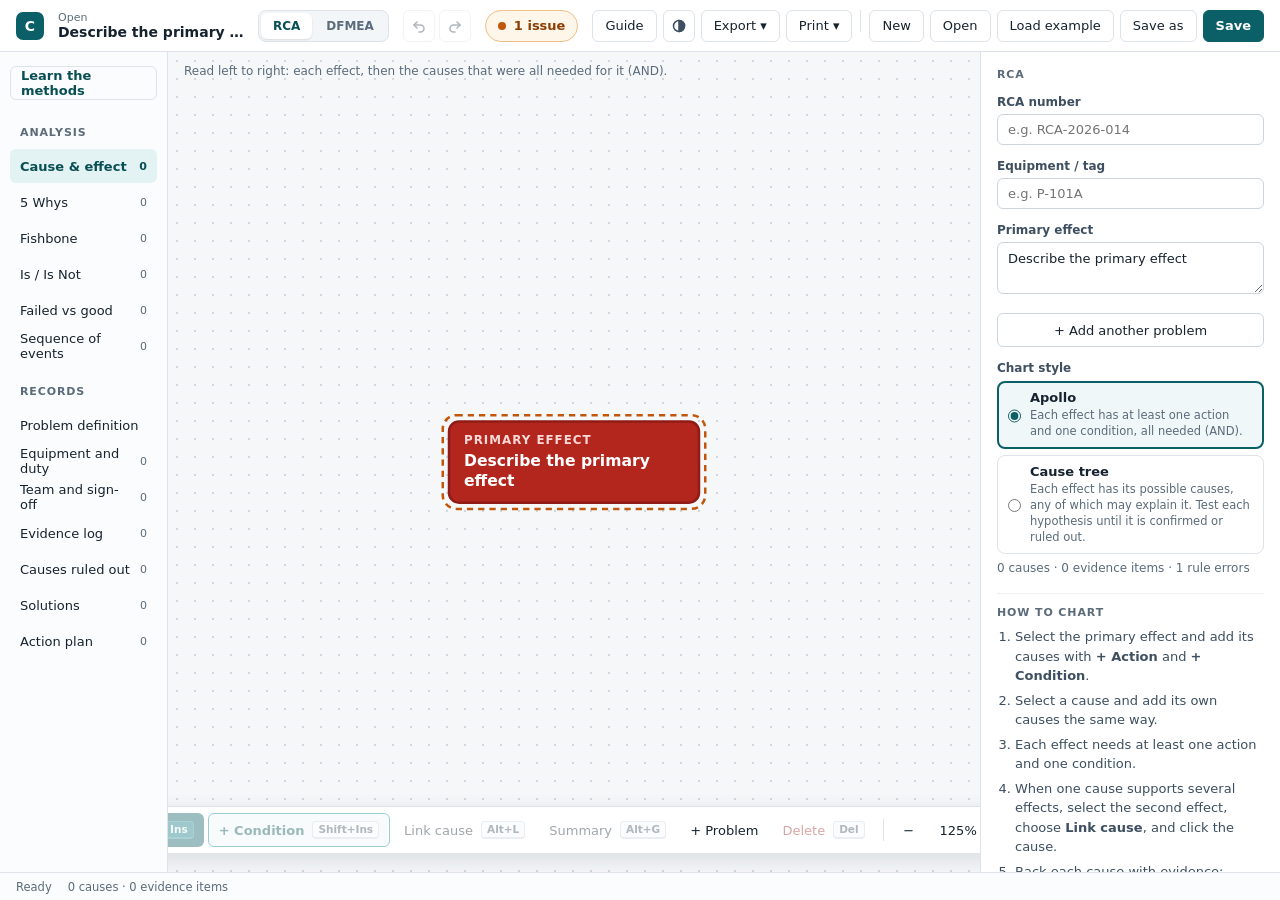
==== commit bdb7e2cb: "Several problems in one investigation; ruled-out causes readable + Problem adds a further problem to" ====
--- a/index.html
+++ b/index.html
@@ -744,7 +744,7 @@
 .legend s { color: var(--muted); }
 .kind-chip.cause, .kind-chip.possible { background: var(--warn-soft); color: var(--warn-ink); border: 1px dashed var(--warn-line); }
 .kind-chip.confirmed { background: var(--accent); color: #fff; }
-.kind-chip.ruled { background: var(--line-soft); color: var(--muted); text-decoration: line-through; }
+.kind-chip.ruled { background: var(--line-soft); color: var(--muted); }
 .segmented.status .possible[aria-pressed=true] { background: #b45309; }
 .segmented.status .ruled-out[aria-pressed=true] { background: #52606d; }
 .style-cards { display: flex; flex-direction: column; gap: 6px; margin-top: 6px; }
@@ -883,6 +883,10 @@
 @media (max-width: 1100px) {
   .df-structure { grid-template-columns: minmax(0, 1fr) 290px; }
 }
+
+/* More than one problem: the tabs that pick one problem's Is / Is Not. */
+.problem-tabs { margin: 0 0 8px; }
+.problem-tabs button { padding: 7px 10px; text-align: left; overflow: hidden; text-overflow: ellipsis; white-space: nowrap; }
 </style>
 </head>
 <body>
@@ -966,7 +970,7 @@
       <li><span class="sw effect"></span>Primary effect</li>
       <li><span class="sw possible"></span><span class="sw badge h">H</span>Hypothesis, to test</li>
       <li><span class="sw confirmed"></span><span class="sw badge ok">✓</span>Confirmed</li>
-      <li><span class="sw ruled"></span><span class="sw badge no">✕</span><s>Ruled out</s></li>
+      <li><span class="sw ruled"></span><span class="sw badge no">✕</span>Ruled out</li>
       <li><span class="sw q">H</span>No evidence yet</li>
       <li><span class="sw code">E3</span>Cited evidence</li>
       <li><span class="sw shared"></span>Shared cause link</li>
@@ -998,6 +1002,7 @@
       <button id="addCondition" class="add-condition" title="Add a condition cause to the selected effect">+ Condition <kbd>Shift+Ins</kbd></button>
       <button id="linkCause" title="Link a node already on the chart as a further cause of the selected effect">Link cause <kbd>Alt+L</kbd></button>
       <button id="summarise" title="One new cause shared by the selected causes, drawn to their right with a brace. Drag a box on the canvas to select several">Summary <kbd>Alt+G</kbd></button>
+      <button id="addTree" title="Add another problem: a second primary effect with its own tree, problem statement, and Is / Is Not, in this same investigation">+ Problem</button>
       <button id="deleteNode" class="danger" title="Delete the selected cause">Delete <kbd>Del</kbd></button>
       <span class="sep" aria-hidden="true"></span>
       <button id="zoomOut" title="Zoom out" aria-label="Zoom out">−</button>
@@ -1288,7 +1293,7 @@
     meta: {rcaNumber: '', equipmentTag: '', sealType: '', style, leadId: '', team: [], dates: {opened: today(), eventDate: '', closed: ''},
       status: 'open', customerRef: '', revision: '', signoff: blankSignoff()},
     problem: {primaryEffectId: effect.id, when: '', where: '', readAcross: '', significance: {safety: '', environment: '', productionCost: '', reliability: ''}},
-    equipment: {}, nodes: [effect], links: [], evidence: [], ruledOut: [], solutions: [], actions: [], fiveWhys: [], fishbones: [], timelines: [], specification: blankSpecification(), comparison: blankComparison(),
+    equipment: {}, nodes: [effect], links: [], evidence: [], ruledOut: [], solutions: [], actions: [], fiveWhys: [], fishbones: [], timelines: [], specification: blankSpecification(), moreProblems: [], comparison: blankComparison(),
     counters: {evidence: 1},
   };
 }
@@ -1309,6 +1314,21 @@
 
 const byId = id => state.nodes.find(n => n.id === id);
 const primaryEffect = () => byId(state.problem.primaryEffectId);
+// One investigation can address more than one problem, for example two failures in one sequence of
+// events. The first is state.problem with state.specification; each further one (state.moreProblems)
+// has its own primary effect, and so its own tree, drawn below the others, its own when and where, and
+// its own Is / Is Not. Everything else (timeline, evidence, team, solutions, actions) is shared.
+const blankProblem = effectId => ({effectId, when: '', where: '', specification: blankSpecification()});
+const rootIds = () => [state.problem.primaryEffectId, ...state.moreProblems.map(p => p.effectId)].filter(byId);
+const isRoot = id => id === state.problem.primaryEffectId || state.moreProblems.some(p => p.effectId === id);
+const problemOf = id => id === state.problem.primaryEffectId ? state.problem : state.moreProblems.find(p => p.effectId === id);
+const specOf = id => id === state.problem.primaryEffectId ? state.specification : state.moreProblems.find(p => p.effectId === id)?.specification;
+const allSpecs = () => rootIds().map(specOf);
+// "Problem 2" and so on; the first is just "the problem" while it is the only one.
+const problemName = id => `Problem ${rootIds().indexOf(id) + 1}`;
+let specRoot = null;           // the problem whose Is / Is Not the page shows; the first when unset
+const specOn = () => rootIds().includes(specRoot) ? specRoot : state.problem.primaryEffectId;
+const curSpec = () => specOf(specOn());
 const evidenceById = id => state.evidence.find(e => e.id === id);
 const treeStyle = () => state.meta.style === 'tree';
 
@@ -1402,7 +1422,7 @@
 // Why `causeId` cannot become a cause of `effectId`, or null when it can.
 function linkProblem(effectId, causeId) {
   if (effectId === causeId) return 'A cause cannot cause itself.';
-  if (causeId === state.problem.primaryEffectId) return 'The primary effect cannot be a cause.';
+  if (isRoot(causeId)) return 'A primary effect cannot be a cause.';
   if (state.links.some(l => l.effectId === effectId && l.causeId === causeId)) return 'It is already a cause of this effect.';
   if (reaches(causeId, effectId)) return 'That would make a loop: the effect is already among its causes.';
   return null;
@@ -1412,6 +1432,15 @@
   const link = {id: uuid(), effectId, causeId};
   state.links.push(link);
   return link;
+}
+
+// A further problem in the same investigation: a new primary effect with its own tree, drawn below the
+// others, and its own problem statement and Is / Is Not.
+function addTree(title = 'Describe the primary effect') {
+  const n = blankNode('effect', title);
+  state.nodes.push(n);
+  state.moreProblems.push(blankProblem(n.id));
+  return n;
 }
 
 // In a cause tree a new cause has no type; it is given one if the RCA moves to Apollo.
@@ -1690,9 +1719,9 @@
 }
 const isOverdue = a => a.due && a.due < today() && !ACTION_DONE.includes(a.status) && a.status !== 'cancelled';
 
-// Nodes reachable from the primary effect.
-function reachable(links = state.links) {
-  const seen = new Set(), stack = [state.problem.primaryEffectId];
+// Nodes reachable from the primary effects.
+function reachable(links = state.links, roots = rootIds()) {
+  const seen = new Set(), stack = [...roots];
   while (stack.length) {
     const id = stack.pop();
     if (seen.has(id)) continue;
@@ -1707,7 +1736,7 @@
 function deletionSet(...ids) {
   ids = ids.filter(id => id !== state.problem.primaryEffectId);
   const gone = new Set(ids), remaining = state.links.filter(l => !gone.has(l.effectId) && !gone.has(l.causeId));
-  const keep = reachable(remaining);
+  const keep = reachable(remaining, rootIds().filter(id => !gone.has(id)));
   return ids.length ? [...ids, ...state.nodes.filter(n => !gone.has(n.id) && !keep.has(n.id)).map(n => n.id)] : [];
 }
 function deleteNodes(ids) {
@@ -1732,9 +1761,10 @@
       if (n) Object.assign(ev, {text: n.title, kind: ['action', 'condition'].includes(n.kind) ? n.kind : ev.kind, evidenceIds: [...n.evidenceIds], nodeId: null});
     }
   }
-  state.specification.tests = state.specification.tests.filter(t => !gone.has(t.causeId));
+  for (const sp of allSpecs()) sp.tests = sp.tests.filter(t => !gone.has(t.causeId));
   for (const r of state.comparison.rows) if (gone.has(r.nodeId)) r.nodeId = null;
   state.nodes = state.nodes.filter(n => !gone.has(n.id));
+  state.moreProblems = state.moreProblems.filter(p => !gone.has(p.effectId));
   state.links = state.links.filter(l => !gone.has(l.effectId) && !gone.has(l.causeId));
   for (const s of state.solutions) s.causeIds = s.causeIds.filter(id => !gone.has(id));
   for (const id of gone) collapsed.delete(id);
@@ -1784,13 +1814,13 @@
 
 // Why the causes cannot be summarised, or null when they can. Returns their effect with `effect`.
 function summaryEffect(ids, prefer) {
-  if (ids.length < 2 || ids.includes(state.problem.primaryEffectId)) return null;
+  if (ids.length < 2 || ids.some(isRoot)) return null;
   const common = ids.map(id => new Set(effectLinks(id).map(l => l.effectId))).reduce((a, b) => new Set([...a].filter(id => b.has(id))));
   return common.has(prefer) ? prefer : [...common][0] ?? null;
 }
 function summaryProblem(ids, prefer) {
   if (ids.length < 2) return 'Select two or more causes to summarise: drag a box around them.';
-  if (ids.includes(state.problem.primaryEffectId)) return 'The primary effect cannot be summarised.';
+  if (ids.some(isRoot)) return 'A primary effect cannot be summarised.';
   if (ids.some(id => causeLinks(id).length)) return 'Only causes at the end of a branch can be summarised: these have causes of their own.';
   return summaryEffect(ids, prefer) ? null : 'Only causes of the same effect can be summarised.';
 }
@@ -1838,7 +1868,7 @@
 function alternativesProblem(ids, effectId) {
   if (treeStyle()) return 'In a cause tree every branch is an alternative already.';
   if (ids.length < 2) return 'Select two or more causes of one effect to make them alternatives: drag a box around them.';
-  if (ids.includes(state.problem.primaryEffectId)) return 'The primary effect cannot be an alternative.';
+  if (ids.some(isRoot)) return 'A primary effect cannot be an alternative.';
   if (!effectId || ids.some(id => !state.links.some(l => l.effectId === effectId && l.causeId === id))) return 'Only causes of the same effect can be alternatives.';
   return null;
 }
@@ -1891,12 +1921,18 @@
 // it could be but is not. Each candidate cause is then tested against every fact: does it explain why
 // the problem is here and not there? A fact is a question with either side answered.
 
-const specRow = id => state.specification.rows.find(r => r.id === id);
-const specFacts = () => state.specification.rows.filter(r => r.is.trim() || r.isNot.trim());
-const specLabel = r => `${SPEC_DIMS[r.dim]} ${state.specification.rows.filter(x => x.dim === r.dim).indexOf(r) + 1}`;
-const specTest = id => state.specification.tests.find(t => t.causeId === id);
-function specResult(test) {
-  const facts = specFacts(), mark = r => test.marks[r.id] || '';
+// Each problem has its own specification; without one given, these act on the one the page shows.
+const specRow = id => allSpecs().flatMap(sp => sp.rows).find(r => r.id === id);
+// The problem a question belongs to.
+const specRootOfRow = id => rootIds().find(root => specOf(root).rows.some(r => r.id === id));
+const specFacts = (sp = curSpec()) => sp.rows.filter(r => r.is.trim() || r.isNot.trim());
+const specLabel = r => {
+  const sp = allSpecs().find(x => x.rows.includes(r)) || curSpec();
+  return `${SPEC_DIMS[r.dim]} ${sp.rows.filter(x => x.dim === r.dim).indexOf(r) + 1}`;
+};
+const specTest = (id, sp = curSpec()) => sp.tests.find(t => t.causeId === id);
+function specResult(test, sp = curSpec()) {
+  const facts = specFacts(sp), mark = r => test.marks[r.id] || '';
   return {facts, no: facts.filter(r => mark(r) === 'no'), only: facts.filter(r => mark(r) === 'if'), open: facts.filter(r => !mark(r))};
 }
 const specSummary = res => res.no.length ? `Fails ${plural(res.no.length, 'fact')}`
@@ -1983,7 +2019,7 @@
 // In a cause tree, the ruled-out causes on the tree; they are listed with the causes ruled out.
 const treeRuledOut = () => state.nodes.filter(isRuledOut);
 // The palette entry a node is drawn with.
-const nodeLook = n => n.id === state.problem.primaryEffectId || n.kind === 'effect' ? 'effect'
+const nodeLook = n => isRoot(n.id) || n.kind === 'effect' ? 'effect'
   : treeStyle() ? (n.status === 'ruled-out' ? 'ruled' : n.status) : n.kind;
 
 // Every rule issue: the chart's, by its style, and the records'. A node's issue has a nodeId; a
@@ -2018,10 +2054,11 @@
     }
   }
   // A cause that fails a fact of the Is / Is Not cannot be the cause, or the fact is wrong.
-  for (const t of state.specification.tests) {
-    const n = byId(t.causeId), fails = n && live.has(n.id) && !(tree && n.status === 'ruled-out') ? specResult(t).no : [];
+  const several = rootIds().length > 1;
+  for (const root of rootIds()) for (const t of specOf(root).tests) {
+    const n = byId(t.causeId), fails = n && live.has(n.id) && !(tree && n.status === 'ruled-out') ? specResult(t, specOf(root)).no : [];
     if (fails.length) issues.push({nodeId: n.id, level: 'warning', code: 'spec-fails',
-      text: `Does not explain ${fails.map(specLabel).join(', ')} of the Is / Is Not: rule it out, or check the fact`});
+      text: `Does not explain ${fails.map(specLabel).join(', ')} of the Is / Is Not${several ? ` of ${problemName(root)}` : ''}: rule it out, or check the fact`});
   }
   // Once root causes are typed, the 8D questions not yet answered.
   const typed = new Set(state.nodes.filter(n => live.has(n.id) && isCause(n) && !(tree && n.status === 'ruled-out')).map(n => n.causeType));
@@ -2050,9 +2087,11 @@
     'Ruled out without a reason: write the evidence or test that ruled it out');
   if (state.meta.status === 'closed') for (const b of closeBlockers()) add('team', 'status', 'RCA status', 'warning', 'closed-open', `Closed, but: ${b}`);
   // Thin IS NOT data is the most common weakness of a problem specification.
-  const stated = state.specification.rows.filter(r => r.is.trim()), bare = stated.filter(r => !r.isNot.trim());
-  if (stated.length >= 3 && bare.length * 2 > stated.length) add('spec', bare[0].id, 'Is / Is Not', 'info', 'spec-thin',
-    `${plural(bare.length, 'fact')} without an IS NOT: for each, say where, when, or what the problem could be but is not`);
+  for (const root of rootIds()) {
+    const stated = specOf(root).rows.filter(r => r.is.trim()), bare = stated.filter(r => !r.isNot.trim());
+    if (stated.length >= 3 && bare.length * 2 > stated.length) add('spec', bare[0].id, rootIds().length > 1 ? `Is / Is Not, ${problemName(root)}` : 'Is / Is Not', 'info', 'spec-thin',
+      `${plural(bare.length, 'fact')} without an IS NOT: for each, say where, when, or what the problem could be but is not`);
+  }
   for (const s of state.solutions) {
     const title = s.title || 'Untitled solution', actions = actionsOf(s.id).filter(a => a.status !== 'cancelled' && a.kind !== 'containment');
     if (s.decision !== 'reject' && !s.causeIds.some(byId)) add('solutions', s.id, title, 'warning', 'solution-cause', 'Attacks no cause: link the causes it removes');
@@ -2167,9 +2206,9 @@
 const hasFoot = f => f.codes.length || f.controllable || f.stop || f.hidden;
 
 // In a cause tree a cause has no kind label: its status badge in the corner says it. The label line
-// stays for its root cause type, when it has one.
+// stays for its root cause type, when it has one, and says RULED OUT on a ruled-out cause.
 const statusBadge = n => treeStyle() && isCause(n);
-const kindLine = n => statusBadge(n) && !n.causeType ? 0 : KIND_LINE;
+const kindLine = n => statusBadge(n) && !n.causeType && n.status !== 'ruled-out' ? 0 : KIND_LINE;
 
 function nodeSize(n, hidden) {
   const lines = wrapText(n.title.trim() || 'Untitled', NODE_W - 2 * NODE_PAD_X - (statusBadge(n) ? BADGE_ROOM : 0), TITLE_SIZE, 600);
@@ -2179,10 +2218,9 @@
 }
 
 function computeLayout() {
-  const primaryId = state.problem.primaryEffectId;
-  // Roots: the primary effect, then any node no effect links to (only in hand-edited files).
-  const linked = new Set(state.links.map(l => l.causeId));
-  const roots = [primaryId, ...state.nodes.filter(n => n.id !== primaryId && !linked.has(n.id)).map(n => n.id)].filter(byId);
+  // Roots: the primary effects, one tree each, then any node no effect links to (only in hand-edited files).
+  const linked = new Set(state.links.map(l => l.causeId)), trees = rootIds();
+  const roots = [...trees, ...state.nodes.filter(n => !isRoot(n.id) && !linked.has(n.id)).map(n => n.id)];
 
   // Visible nodes: everything reached without passing through a collapsed node.
   const visible = new Set(), stack = [...roots];
@@ -2460,7 +2498,7 @@
 
 function nodeMarkup(b, opts) {
   const C = opts.colors || CHART_COLORS, n = b.node, c = C[nodeLook(n)], {w, h} = b;
-  const isPrimary = n.id === state.problem.primaryEffectId;
+  const isPrimary = isRoot(n.id);
   const issue = opts.issues?.get(n.id);
   let s = `<g class="node" data-id="${n.id}" transform="translate(${b.x} ${b.y})"${opts.dimmed?.has(n.id) || opts.highlight && !opts.highlight.has(n.id) || opts.dragging?.id === n.id ? ' opacity="0.35"' : ''}>`;
   if (opts.highlight?.has(n.id) && opts.selectedId !== n.id) s += `<rect x="-6" y="-6" width="${w + 12}" height="${h + 12}" rx="12" fill="none" stroke="${C.highlight}" stroke-width="4"/>`;
@@ -2468,18 +2506,15 @@
   else if (issue === 'error') s += `<rect x="-5" y="-5" width="${w + 10}" height="${h + 10}" rx="11" fill="none" stroke="${C.issue}" stroke-width="2" stroke-dasharray="5 4"/>`;
   s += `<rect width="${w}" height="${h}" rx="8" ${attrs({fill: c.fill, stroke: c.stroke, 'stroke-width': c.dash || n.kind === 'condition' ? 1.5 : isPrimary ? 2 : 1, 'stroke-dasharray': c.dash})}/>`;
   const type = CAUSE_TYPES[n.causeType]?.tag;
-  const kind = isPrimary ? KINDS.effect.label : statusBadge(n) ? type : [n.kind === 'effect' ? 'EFFECT' : treeStyle() ? STATUSES[n.status].label
+  const kind = isPrimary ? KINDS.effect.label : statusBadge(n) ? [n.status === 'ruled-out' && 'RULED OUT', type].filter(Boolean).join(' · ') : [n.kind === 'effect' ? 'EFFECT' : treeStyle() ? STATUSES[n.status].label
     : n.kind === 'cause' ? 'CAUSE · CHOOSE A TYPE' : KINDS[n.kind].label, type].filter(Boolean).join(' · ');
   const kl = kindLine(n);
   if (kl) s += `<text x="${NODE_PAD_X}" y="${NODE_PAD_Y + 9}" font-size="9.5" font-weight="700" letter-spacing="0.8" fill="${c.sub}">${kind}</text>`;
   s += `<text x="${NODE_PAD_X}" font-size="${TITLE_SIZE}" font-weight="600" fill="${c.text}">`;
   b.lines.forEach((line, i) => { s += `<tspan x="${NODE_PAD_X}" y="${NODE_PAD_Y + kl + TITLE_LINE * i + 12}">${escapeHtml(line)}</tspan>`; });
   s += '</text>';
-  // A ruled-out cause in a cause tree is struck through.
-  if (isRuledOut(n)) b.lines.forEach((line, i) => {
-    const y = NODE_PAD_Y + kl + TITLE_LINE * i + 8;
-    s += `<line x1="${NODE_PAD_X}" y1="${y}" x2="${NODE_PAD_X + textWidth(line, TITLE_SIZE, 600)}" y2="${y}" stroke="${c.text}" stroke-width="1.2"/>`;
-  });
+  // A ruled-out cause in a cause tree is not struck through, so it stays readable: it is grey, says
+  // RULED OUT on its top line, has the ✕ badge, and its branch is dashed.
 
   const f = b.foot;
   if (hasFoot(f)) {
@@ -2626,9 +2661,9 @@
   picked = new Set([...picked].filter(id => layout.boxes.has(id)));
   if (picked.size < 2 || !picked.has(selected)) picked.clear();
   if (highlight && !evidenceById(highlight)) highlight = null;
-  const issues = ruleIssues(), causes = state.nodes.length - 1;
+  const issues = ruleIssues(), causes = state.nodes.length - rootIds().length;
   $('count').textContent = `${causes} cause${causes === 1 ? '' : 's'} · ${state.evidence.length} evidence item${state.evidence.length === 1 ? '' : 's'}`;
-  for (const [id, n] of [['railCauses', causes], ['railWhys', state.fiveWhys.length], ['railFish', state.fishbones.length], ['railSpec', specFacts().length], ['railCompare', compareDiffs().length], ['railTimeline', state.timelines.length], ['railEquipment', equipmentFilled()], ['railTeam', state.meta.team.length], ['railEvidence', state.evidence.length], ['railRuledOut', state.ruledOut.length + treeRuledOut().length],
+  for (const [id, n] of [['railCauses', causes], ['railWhys', state.fiveWhys.length], ['railFish', state.fishbones.length], ['railSpec', allSpecs().reduce((sum, sp) => sum + specFacts(sp).length, 0)], ['railCompare', compareDiffs().length], ['railTimeline', state.timelines.length], ['railEquipment', equipmentFilled()], ['railTeam', state.meta.team.length], ['railEvidence', state.evidence.length], ['railRuledOut', state.ruledOut.length + treeRuledOut().length],
     ['railSolutions', state.solutions.length], ['railActions', state.actions.length]]) $(id).textContent = n;
   renderIssues(issues);
   renderTitle();
@@ -2734,10 +2769,12 @@
     <div class="panel-title">RCA</div>
     ${field('RCA number', 'rcaNumber', state.meta.rcaNumber, 'placeholder="e.g. RCA-2026-014"')}
     ${field('Equipment / tag', 'equipmentTag', state.meta.equipmentTag, 'placeholder="e.g. P-101A"')}
-    ${area('Primary effect', 'primaryTitle', primaryEffect()?.title || '', 'rows="2" style="min-height:44px"')}
+    ${area(state.moreProblems.length ? 'Primary effect, problem 1' : 'Primary effect', 'primaryTitle', primaryEffect()?.title || '', 'rows="2" style="min-height:44px"')}
+    ${rootIds().slice(1).map(id => `<label class="field">Primary effect, ${problemName(id).toLowerCase()}<textarea data-root="${id}" rows="2" style="min-height:44px">${escapeHtml(byId(id).title)}</textarea></label>`).join('')}
+    <button class="button block" id="inspAddTree" title="A second problem in this investigation: its own primary effect and tree, problem statement, and Is / Is Not">+ Add another problem</button>
     <div class="field">Chart style</div>
     ${styleCards()}
-    <p class="note">${state.nodes.length - 1} causes · ${state.evidence.length} evidence items · ${issues.filter(i => i.level === 'error').length} rule errors</p>
+    <p class="note">${state.nodes.length - rootIds().length} causes · ${state.evidence.length} evidence items · ${issues.filter(i => i.level === 'error').length} rule errors</p>
     ${collapsed.size ? `<button class="button block" id="expandAll">Expand all branches (${collapsed.size} collapsed)</button>` : ''}
     ${shiftedNodes().length ? `<button class="button block" id="resetShifts" style="margin-top:8px" title="Put the nodes moved up or down by hand back where the layout places them">Put back ${plural(shiftedNodes().length, 'node')} moved by hand</button>` : ''}
     <div class="section">
@@ -2790,10 +2827,12 @@
   $('rcaNumber').oninput = e => { state.meta.rcaNumber = e.target.value; renderTitle(); persist('rcaNumber'); };
   $('equipmentTag').oninput = e => { state.meta.equipmentTag = e.target.value; renderTitle(); persist('equipmentTag'); };
   $('primaryTitle').oninput = e => { primaryEffect().title = e.target.value; refreshChart(); persist('title:' + state.problem.primaryEffectId); };
+  box.querySelectorAll('[data-root]').forEach(t => t.oninput = () => { byId(t.dataset.root).title = t.value; refreshChart(); persist('title:' + t.dataset.root); });
+  $('inspAddTree').onclick = addTreeAndSelect;
 }
 
 function renderNodeProperties(box, n) {
-  const isPrimary = n.id === state.problem.primaryEffectId;
+  const isPrimary = isRoot(n.id);
   const causes = causesOf(n.id), effects = effectsOf(n.id);
   const issues = ruleIssues().filter(i => i.nodeId === n.id);
   const evidence = n.evidenceIds.map(evidenceById).filter(Boolean);
@@ -2861,7 +2900,7 @@
     </div>
     ${isPrimary ? '' : `<div class="section">
       <div class="panel-title">Supports</div>
-      <ul class="cause-list">${effects.map(e => `<li class="with-action"><button data-goto="${e.id}">${swatch(e.id === state.problem.primaryEffectId ? {kind: 'effect'} : e)}${escapeHtml(e.title)}</button>${effects.length > 1
+      <ul class="cause-list">${effects.map(e => `<li class="with-action"><button data-goto="${e.id}">${swatch(isRoot(e.id) ? {kind: 'effect'} : e)}${escapeHtml(e.title)}</button>${effects.length > 1
         ? `<button class="unlink" data-unlink-effect="${e.id}" title="Stop this being a cause of “${escapeHtml(e.title)}”" aria-label="Unlink from ${escapeHtml(e.title)}">×</button>` : ''}</li>`).join('')}</ul>
       ${effects.length > 1 ? `<p class="note">A shared cause: it ${tree ? 'may explain' : 'is needed for'} each of these effects.</p>` : ''}
       <button class="button block" id="inspMove" style="margin-top:8px" title="Move under another effect (Alt+M), or drag the node onto it">Move to another effect</button>
@@ -3101,6 +3140,15 @@
   placeCause(effectId, sibling.id, n.id, true);
   addedCause(sibling, false);
 }
+// A further problem: a second primary effect, with its own tree, in the same investigation; its title ready to type.
+function addTreeAndSelect() {
+  const n = addTree();
+  picked.clear(); selected = n.id;
+  if (record !== 'chart') showRecord('chart');
+  render(); persist();
+  scrollToNode(n.id); focusTitle();
+  setStatus(`Added ${problemName(n.id)}: name its primary effect, then add its causes with Tab. Its when, where, and Is / Is Not have their own pages`);
+}
 function addedCause(n, edit) {
   selected = n.id;
   render(); persist();
@@ -3418,6 +3466,7 @@
 $('addAction').onclick = () => addCauseToSelected('action');
 $('addCondition').onclick = () => addCauseToSelected('condition');
 $('deleteNode').onclick = deleteSelected;
+$('addTree').onclick = addTreeAndSelect;
 $('linkCause').onclick = startLinking;
 $('summarise').onclick = summariseSelected;
 $('cancelLink').onclick = cancelLinking;
@@ -3768,6 +3817,12 @@
     offsetY: Number.isFinite(n.offsetY) ? n.offsetY : 0, causeType: n.causeType in CAUSE_TYPES ? n.causeType : '', summary: n.summary === true,
     evidenceIds: Array.isArray(n.evidenceIds) ? n.evidenceIds : []}));
   if (!s.nodes.some(n => n.id === s.problem.primaryEffectId)) throw Error('The primary effect is missing.');
+  // Further problems: each with a primary effect that is on the chart, is no cause, and is not taken.
+  const causeIds = new Set(s.links.map(l => l?.causeId)), taken = new Set([s.problem.primaryEffectId]);
+  s.moreProblems = (Array.isArray(p.moreProblems) ? p.moreProblems : []).filter(x => typeof x?.effectId === 'string' && !causeIds.has(x.effectId)
+    && !taken.has(x.effectId) && taken.add(x.effectId) && s.nodes.some(n => n.id === x.effectId))
+    .map(x => ({effectId: x.effectId, when: typeof x.when === 'string' ? x.when : '', where: typeof x.where === 'string' ? x.where : '', specification: x.specification}));
+  delete s.problem.moreEffectIds;
   s.meta.team = Array.isArray(s.meta.team) ? s.meta.team.filter(m => m?.id) : [];
   s.meta.status = p.meta?.status in RCA_STATUS ? p.meta.status : 'open';
   for (const k of ['customerRef', 'revision']) if (typeof s.meta[k] !== 'string') s.meta[k] = '';
@@ -3794,15 +3849,18 @@
         ruledOutId: !nodeIds.has(c.nodeId) && ruledIds.has(c.ruledOutId) ? c.ruledOutId : null,
         parentId: top.has(c.parentId) ? c.parentId : null}))};
     })}));
-  const spec = p.specification, str = v => typeof v === 'string' ? v : '';
-  if (Array.isArray(spec?.rows)) {
+  const str = v => typeof v === 'string' ? v : '', roots = new Set([s.problem.primaryEffectId, ...s.moreProblems.map(x => x.effectId)]);
+  const normalSpec = spec => {
+    if (!Array.isArray(spec?.rows)) return blankSpecification();
     const rows = spec.rows.filter(r => r?.id).map(r => ({id: r.id, dim: r.dim in SPEC_DIMS ? r.dim : 'what', question: str(r.question), is: str(r.is), isNot: str(r.isNot),
       distinction: str(r.distinction), change: str(r.change)}));
     const rowIds = new Set(rows.map(r => r.id)), tested = new Set();
-    const tests = (Array.isArray(spec.tests) ? spec.tests : []).filter(t => nodeIds.has(t?.causeId) && t.causeId !== s.problem.primaryEffectId && !tested.has(t.causeId) && tested.add(t.causeId))
+    const tests = (Array.isArray(spec.tests) ? spec.tests : []).filter(t => nodeIds.has(t?.causeId) && !roots.has(t.causeId) && !tested.has(t.causeId) && tested.add(t.causeId))
       .map(t => ({causeId: t.causeId, marks: Object.fromEntries(Object.entries(t.marks || {}).filter(([k, v]) => rowIds.has(k) && v in SPEC_MARKS))}));
-    s.specification = {rows, tests};
-  } else s.specification = blankSpecification();
+    return {rows, tests};
+  };
+  s.specification = normalSpec(p.specification);
+  for (const x of s.moreProblems) x.specification = normalSpec(x.specification);
   const when = v => typeof v === 'string' && eventMinutes(v) !== null ? v : '';
   s.timelines = (Array.isArray(p.timelines) ? p.timelines : []).filter(t => t?.id).map(t => ({...t,
     effectId: nodeIds.has(t.effectId) ? t.effectId : s.problem.primaryEffectId,
@@ -3810,7 +3868,7 @@
       events: (Array.isArray(ph.events) ? ph.events : []).filter(ev => ev?.id).map(ev => ({text: '', ...ev,
         start: when(ev.start), end: when(ev.end), kind: ['action', 'condition'].includes(ev.kind) ? ev.kind : 'action', deviation: ev.deviation === true,
         evidenceIds: Array.isArray(ev.evidenceIds) ? ev.evidenceIds : [], nodeId: nodeIds.has(ev.nodeId) ? ev.nodeId : null}))}))}));
-  const cmp = p.comparison, eventIds = new Set(s.timelines.flatMap(t => t.phases.flatMap(ph => ph.events.map(ev => ev.id)))), specIds = new Set(s.specification.rows.map(r => r.id));
+  const cmp = p.comparison, eventIds = new Set(s.timelines.flatMap(t => t.phases.flatMap(ph => ph.events.map(ev => ev.id)))), specIds = new Set([s.specification, ...s.moreProblems.map(x => x.specification)].flatMap(sp => sp.rows.map(r => r.id)));
   s.comparison = {cases: [0, 1, 2].map(i => ({name: str(cmp?.cases?.[i]?.name), why: str(cmp?.cases?.[i]?.why)})),
     rows: (Array.isArray(cmp?.rows) ? cmp.rows : []).filter(r => r?.id).map(r => ({id: r.id,
       cat: COMPARE_CATEGORIES.includes(r.cat) ? r.cat : COMPARE_CATEGORIES.at(-1), factor: str(r.factor),
@@ -4008,7 +4066,7 @@
 const pageHead = (title, lede, button = '') =>
   `<div class="page-head"><div><h1>${title}</h1><p class="lede">${lede}</p></div>${button}</div>`;
 const teamList = () => `<datalist id="teamNames">${state.meta.team.map(m => `<option value="${escapeHtml(m.name)}">`).join('')}</datalist>`;
-const nodeName = n => n.id === state.problem.primaryEffectId ? {kind: 'effect'} : n;
+const nodeName = n => isRoot(n.id) ? {kind: 'effect'} : n;
 const causeChip = (n, removeAct, ownerId) => `<span class="cause-chip">${swatch(nodeName(n))}<button class="link" data-act="goto-node" data-node="${n.id}" title="Show on the chart">${escapeHtml(shorten(n.title, 60))}</button>${removeAct
   ? `<button class="unlink" data-act="${removeAct}" data-id="${ownerId}" data-node="${n.id}" aria-label="Remove ${escapeHtml(n.title)}">×</button>` : ''}</span>`;
 const evidenceChip = (e, removeAct, ownerId) => `<span class="ev-chip" title="${escapeHtml(e.description)}"><span class="code">${escapeHtml(e.code)}</span>${removeAct
@@ -4027,6 +4085,8 @@
 }
 function showRecord(name, focusId) {
   linking = null; nodeDrag = null;
+  // A question of the Is / Is Not opens on its problem's specification.
+  if (name === 'spec' && focusId && specRootOfRow(focusId)) specRoot = specRootOfRow(focusId);
   setRecord(name);
   render();
   if (name === 'chart') { if (selected) scrollToNode(selected); return; }
@@ -4196,13 +4256,22 @@
 
 // ---- Is / Is Not ----
 
-// The causes that can still be tested: on the chart, not the primary effect, not ruled out, not yet in the matrix.
-const specCandidates = () => state.nodes.filter(n => n.id !== state.problem.primaryEffectId && !specTest(n.id) && !isRuledOut(n) && reachable().has(n.id));
+// The causes that can still be tested: in the problem's tree, not its primary effect, not ruled out, not yet in the matrix.
+const specCandidates = () => {
+  const inTree = reachable(state.links, [specOn()]);
+  return state.nodes.filter(n => !isRoot(n.id) && !specTest(n.id) && !isRuledOut(n) && inTree.has(n.id));
+};
+
+// With more than one problem, each has its own Is / Is Not: the tabs pick one.
+const problemTabs = (act, on) => rootIds().length < 2 ? '' : `<div class="segmented problem-tabs" role="group" aria-label="Problem">${rootIds().map(id =>
+  `<button data-act="${act}" data-id="${id}" ${pressed(id === on)} title="${escapeHtml(byId(id).title)}">${problemName(id)}: ${escapeHtml(shorten(byId(id).title, 40))}</button>`).join('')}</div>`;
 
 function specPage() {
-  const sp = state.specification, facts = specFacts(), candidates = specCandidates();
+  const sp = curSpec(), facts = specFacts(), candidates = specCandidates();
   const tests = sp.tests.filter(t => byId(t.causeId));
   return `${pageHead('Is / Is Not', 'Specify the problem precisely before explaining it, after Kepner-Tregoe: for each question, what the problem <b>is</b>, and what it could be but <b>is not</b>. Then test each possible cause against those facts: the true cause explains why the problem is here and not there.')}
+    ${rootIds().length > 1 ? `<section class="card">${problemTabs('spec-problem', specOn())}
+      <p class="note">Each problem has its own specification and its own causes to test. This one: <b>${escapeHtml(byId(specOn()).title)}</b>.</p></section>` : ''}
     <section class="card">
       <h2>Specification</h2>
       <p class="note">For IS NOT, give the closest thing that could have the problem but does not: the other seal on the same pump, the spare pump, the same seal before the upset. Then note what is distinctive about the IS side, and what changed in or around it.
@@ -4262,9 +4331,11 @@
     if (!compareExplains(r)) return '';
     const n = compareNode(r), sr = r.specRowId && specRow(r.specRowId);
     return `${n ? `<button class="link" data-act="goto-node" data-node="${n.id}" title="Show it on the chart">On the chart</button>` : `<button class="button small" data-act="compare-to-chart" data-id="${r.id}" title="Add it to the chart as a possible cause, with its evidence">Add to chart</button>`}
-      ${sr ? `<button class="link" data-act="goto-record" data-v="spec" title="${escapeHtml(sr.question)}">In Is / Is Not, ${specLabel(sr)}</button>`
-        : `<select class="picker" data-act="compare-to-spec" data-id="${r.id}" aria-label="Send to a question of the Is / Is Not"><option value="">Send to Is / Is Not…</option>${state.specification.rows.map(q =>
-          `<option value="${q.id}">${specLabel(q)}: ${escapeHtml(shorten(q.question, 50))}</option>`).join('')}</select>`}`;
+      ${sr ? `<button class="link" data-act="goto-spec" data-id="${sr.id}" title="${escapeHtml(sr.question)}">In Is / Is Not, ${rootIds().length > 1 ? problemName(specRootOfRow(sr.id)) + ', ' : ''}${specLabel(sr)}</button>`
+        : `<select class="picker" data-act="compare-to-spec" data-id="${r.id}" aria-label="Send to a question of the Is / Is Not"><option value="">Send to Is / Is Not…</option>${rootIds().map(root => {
+          const options = specOf(root).rows.map(q => `<option value="${q.id}">${specLabel(q)}: ${escapeHtml(shorten(q.question, 50))}</option>`).join('');
+          return rootIds().length > 1 ? `<optgroup label="${escapeHtml(`${problemName(root)}: ${shorten(byId(root).title, 40)}`)}">${options}</optgroup>` : options;
+        }).join('')}</select>`}`;
   };
   const when = r => {
     const ev = compareEvent(r);
@@ -4410,15 +4481,23 @@
 }
 
 function problemPage() {
-  const p = state.problem, s = p.significance, effect = primaryEffect();
-  return `${pageHead('Problem definition', 'What happened, when, where, and why it matters. The “what” is the primary effect: the first box of the chart.')}
-    <section class="card">
+  const p = state.problem, s = p.significance, several = rootIds().length > 1;
+  // One card per problem: its primary effect, the first box of its tree, and its own when and where.
+  const statement = root => {
+    const effect = byId(root), first = root === p.primaryEffectId, list = first ? 'problem' : 'moreProblems', at = problemOf(root);
+    return `<section class="card">
+      ${several ? `<div class="section-head"><h2>${problemName(root)}</h2>${first ? '' : `<button class="button small danger" data-act="remove-problem" data-id="${root}">Remove this problem</button>`}</div>` : ''}
       ${formArea('What <span class="muted">the primary effect</span>', 'node', effect.id, 'title', effect.title, 'rows="2"')}
       <div class="form-grid">
-        ${formArea('When', 'problem', '', 'when', p.when, 'rows="2" placeholder="Date, time, and the circumstances"')}
-        ${formArea('Where', 'problem', '', 'where', p.where, 'rows="2" placeholder="Unit, equipment, and position"')}
+        ${formArea('When', list, first ? '' : root, 'when', at.when, 'rows="2" placeholder="Date, time, and the circumstances"')}
+        ${formArea('Where', list, first ? '' : root, 'where', at.where, 'rows="2" placeholder="Unit, equipment, and position"')}
       </div>
-    </section>
+    </section>`;
+  };
+  return `${pageHead('Problem definition', 'What happened, when, where, and why it matters. The “what” is the primary effect: the first box of the chart.',
+    '<button class="button" data-act="add-problem" title="A second problem in this investigation, for example another failure in the same sequence of events: its own statement, tree, and Is / Is Not">+ Add another problem</button>')}
+    ${several ? '<p class="note">Each problem has its own tree on the chart and its own Is / Is Not. The sequence of events, evidence, team, solutions, and actions are shared.</p>' : ''}
+    ${rootIds().map(statement).join('')}
     <section class="card">
       <h2>Significance</h2>
       <p class="note">Why this RCA is worth the effort: the consequences, in each area.</p>
@@ -4557,7 +4636,7 @@
       }).join('') : empty(6, 'No causes ruled out yet.')}</tbody>
     </table></div>
     ${treeStyle() ? `<h2 class="page-sub">Ruled out on the cause tree</h2>
-    <p class="note">These stay on the tree, faded and struck through. Write how each was ruled out here or in its properties.</p>
+    <p class="note">These stay on the tree, greyed and marked ruled out. Write how each was ruled out here or in its properties.</p>
     <div class="table-wrap"><table class="log">
       <colgroup><col style="width:30%"><col style="width:40%"><col style="width:20%"><col style="width:80px"></colgroup>
       <thead><tr><th>Cause</th><th>Evidence or test</th><th>Evidence</th><th><span class="sr">Show</span></th></tr></thead>
@@ -4571,7 +4650,7 @@
 }
 
 function solutionsPage() {
-  const causes = state.nodes.filter(n => n.id !== state.problem.primaryEffectId)
+  const causes = state.nodes.filter(n => !isRoot(n.id))
     .sort((a, b) => (b.controllable - a.controllable) || a.title.localeCompare(b.title));
   return `${pageHead('Solutions', 'Each solution attacks one or more causes, and is weighed against the four solution criteria. Controllable causes are the candidates.',
     '<button class="button primary" data-act="add-solution">+ Add solution</button>')}
@@ -4642,6 +4721,7 @@
   const {list, id} = el.dataset;
   if (list === 'meta') return state.meta;
   if (list === 'problem') return state.problem;
+  if (list === 'moreProblems') return state.moreProblems.find(p => p.effectId === id);
   if (list === 'equipment') return state.equipment;
   if (list === 'specRows') return specRow(id);
   if (list === 'cmpCases') return state.comparison.cases[+id];
@@ -4688,7 +4768,7 @@
     if (el.dataset.act === 'fish-add-evidence') fishSource(fishFind(el.dataset.id).cause).evidenceIds.push(value);
     if (el.dataset.act === 'fish-effect') state.fishbones.find(f => f.id === el.dataset.id).effectId = value;
     if (el.dataset.act === 'event-add-evidence') eventSource(eventFind(el.dataset.id).event).evidenceIds.push(value);
-    if (el.dataset.act === 'spec-add-test') state.specification.tests.push({causeId: value, marks: {}});
+    if (el.dataset.act === 'spec-add-test') curSpec().tests.push({causeId: value, marks: {}});
     if (el.dataset.act === 'timeline-effect') state.timelines.find(t => t.id === el.dataset.id).effectId = value;
     if (el.dataset.act === 'compare-add-evidence') compareRow(el.dataset.id).evidenceIds.push(value);
     if (el.dataset.act === 'compare-link-event') compareRow(el.dataset.id).eventId = value;
@@ -4724,6 +4804,23 @@
       showRecord('chart');
       return;
     case 'goto-record': showRecord(el.dataset.v); return;
+    case 'goto-spec': showRecord('spec', id); return;
+    case 'spec-problem': specRoot = id; render(); return;
+    case 'add-problem': {
+      const n = addTree();
+      render(); persist();
+      const input = document.querySelector(`#records [data-list="node"][data-id="${n.id}"]`);
+      input?.scrollIntoView({block: 'center'}); input?.focus(); input?.select();
+      setStatus(`Added ${problemName(n.id)}: state it, then build its tree on the chart`);
+      return;
+    }
+    case 'remove-problem': {
+      const ids = deletionSet(id), others = ids.length - 1;
+      if (!confirm(`Remove ${problemName(id)}, “${byId(id).title}”, with its Is / Is Not${others ? ` and the ${plural(others, 'cause')} only it has` : ''}?`)) return;
+      deleteNodes(ids);
+      setStatus('Problem removed');
+      break;
+    }
     case 'compare-start': {
       const added = compareFromEquipment();
       setStatus(added ? `Added ${plural(added, 'factor')} from the equipment record` : 'Started with one empty factor');
@@ -4743,14 +4840,14 @@
       showRecord('chart');
       return;
     case 'spec-add-row': {
-      const rows = state.specification.rows, row = blankSpecRow(el.dataset.dim);
+      const rows = curSpec().rows, row = blankSpecRow(el.dataset.dim);
       const last = rows.findLastIndex(r => r.dim === row.dim);
       rows.splice(last < 0 ? rows.length : last + 1, 0, row); focusId = row.id;
       break;
     }
     case 'spec-delete-row':
-      state.specification.rows = state.specification.rows.filter(r => r.id !== id);
-      for (const t of state.specification.tests) delete t.marks[id];
+      curSpec().rows = curSpec().rows.filter(r => r.id !== id);
+      for (const t of curSpec().tests) delete t.marks[id];
       break;
     case 'spec-mark': {
       const marks = specTest(id).marks, order = ['', ...Object.keys(SPEC_MARKS)], row = el.dataset.row;
@@ -4760,8 +4857,8 @@
       document.querySelector(`#records [data-act="spec-mark"][data-id="${id}"][data-row="${row}"]`)?.focus();
       return;
     }
-    case 'spec-remove-test': state.specification.tests = state.specification.tests.filter(t => t.causeId !== id); break;
-    case 'spec-add-all': for (const n of specCandidates()) state.specification.tests.push({causeId: n.id, marks: {}}); break;
+    case 'spec-remove-test': curSpec().tests = curSpec().tests.filter(t => t.causeId !== id); break;
+    case 'spec-add-all': for (const n of specCandidates()) curSpec().tests.push({causeId: n.id, marks: {}}); break;
     case 'add-chain': focusId = addChain().steps[0].id; break;
     case 'delete-chain': {
       const chain = state.fiveWhys.find(c => c.id === id);
@@ -5477,7 +5574,7 @@
     <dl class="r-grid r-team">${item('Lead', rLead())}${item('Team', m.team.filter(t => t.id !== m.leadId).map(t => `${t.name}${t.role ? ' (' + t.role + ')' : ''}`).join('\n'))}</dl>
     <section>
       <h2>Problem definition</h2>
-      <dl class="r-grid two">${item('What', primaryEffect()?.title)}${item('When', p.when)}${item('Where', p.where)}</dl>
+      ${problemStatements(item)}
       <h3>Significance</h3>
       <dl class="r-grid">${item('Safety', sig.safety)}${item('Environment', sig.environment)}${item('Production / cost', sig.productionCost)}${item('Reliability', sig.reliability)}</dl>
       ${equipmentFilled() ? `<h3>Equipment and duty</h3>${EQUIPMENT_SECTIONS.filter(s => s.fields.some(f => state.equipment[f[0]]?.trim())).map(s => `<h4>${s.title}</h4>
@@ -5486,7 +5583,7 @@
     <section class="r-page">
       <h2>${treeStyle() ? 'Cause tree' : 'Cause-and-effect chart'}</h2>
       <p class="r-legend">${treeStyle()
-        ? 'Read left to right: each effect, then its possible causes. Red: primary effect. Solid teal, with a bold link: confirmed. White, dashed, H: hypothesis, still to test. Grey, struck through, ✕: ruled out. E-codes: evidence. Orange badge: no evidence. Double bar and STOP: stop point. OCCURRENCE, ESCAPE, SYSTEMIC on the top line: root cause type. Dashed purple: a further link of a shared cause.'
+        ? 'Read left to right: each effect, then its possible causes. Red: primary effect. Solid teal, with a bold link: confirmed. White, dashed, H: hypothesis, still to test. Grey, RULED OUT, ✕: ruled out. E-codes: evidence. Orange badge: no evidence. Double bar and STOP: stop point. OCCURRENCE, ESCAPE, SYSTEMIC on the top line: root cause type. Dashed purple: a further link of a shared cause.'
         : 'Read left to right: each effect, then the causes that were all needed for it (AND). OR, dashed: alternatives, one of which was needed, still to settle. Red: primary effect. Dark: action. Light: condition. E-codes: evidence. ?: no evidence or unverified. Double bar and STOP: stop point. OCCURRENCE, ESCAPE, SYSTEMIC on the top line: root cause type. Dashed purple: a further link of a shared cause.'}</p>
       ${chartFigures().join('')}
       ${issues.length ? `<h3>Open rule issues</h3><ul>${issues.map(i => `<li class="${i.level === 'error' ? 'r-issue-error' : ''}">${escapeHtml(issueTitle(i))}: ${escapeHtml(i.text)}</li>`).join('')}</ul>` : ''}
@@ -5507,14 +5604,18 @@
           ${table(['Category', 'Possible cause', 'Type', 'Evidence', 'Status'], rows, 'No possible causes recorded.')}`;
       }).join('')}
     </section>` : ''}
-    ${specFacts().length ? `<section class="r-page">
+    ${allSpecs().some(sp => specFacts(sp).length) ? `<section class="r-page">
       <h2>Is / Is Not</h2>
-      ${table(['Question', 'Is', 'Is not', 'Distinctive about the IS', 'Changed'], specFacts().map(r => `<tr><td><b>${specLabel(r)}</b> ${text(r.question)}</td>
+      ${rootIds().filter(root => specFacts(specOf(root)).length).map(root => {
+        const sp = specOf(root), facts = specFacts(sp), tests = sp.tests.filter(t => byId(t.causeId));
+        return `${rootIds().length > 1 ? `<h3>${problemName(root)}: ${escapeHtml(byId(root).title)}</h3>` : ''}
+      ${table(['Question', 'Is', 'Is not', 'Distinctive about the IS', 'Changed'], facts.map(r => `<tr><td><b>${specLabel(r)}</b> ${text(r.question)}</td>
         <td>${text(r.is)}</td><td>${text(r.isNot)}</td><td>${text(r.distinction)}</td><td>${text(r.change)}</td></tr>`), '')}
-      ${state.specification.tests.some(t => byId(t.causeId)) ? `<h3>Possible causes tested against the facts</h3>
-        ${table(['Cause', ...specFacts().map(specLabel), 'Result'], state.specification.tests.filter(t => byId(t.causeId)).map(t => `<tr><td>${text(byId(t.causeId).title)}</td>
-          ${specFacts().map(f => `<td class="r-mark">${SPEC_MARKS[t.marks[f.id]]?.mark || '·'}</td>`).join('')}<td>${specSummary(specResult(t))}</td></tr>`), '')}
-        <p class="r-legend">✓ explains why the problem is here and not there; ? only if an assumption holds; ✕ does not explain it.</p>` : ''}
+      ${tests.length ? `<h4>Possible causes tested against the facts</h4>
+        ${table(['Cause', ...facts.map(specLabel), 'Result'], tests.map(t => `<tr><td>${text(byId(t.causeId).title)}</td>
+          ${facts.map(f => `<td class="r-mark">${SPEC_MARKS[t.marks[f.id]]?.mark || '·'}</td>`).join('')}<td>${specSummary(specResult(t, sp))}</td></tr>`), '')}
+        <p class="r-legend">✓ explains why the problem is here and not there; ? only if an assumption holds; ✕ does not explain it.</p>` : ''}`;
+      }).join('')}
     </section>` : ''}
     ${compareDiffs().length ? `<section class="r-page">${compareReport('<h2>Failed vs good</h2>')}</section>` : ''}
     ${state.timelines.length ? `<section class="r-page">
@@ -5561,9 +5662,15 @@
     <p class="r-foot">Causeway · ${escapeHtml(rcaName())} · printed ${today()}</p>`;
 }
 
+// What, when, and where of each problem; headed by its name when there are several.
+const problemStatements = item => rootIds().map(root => {
+  const at = problemOf(root);
+  return `${rootIds().length > 1 ? `<h3>${problemName(root)}</h3>` : ''}<dl class="r-grid two">${item('What', byId(root).title)}${item('When', at.when)}${item('Where', at.where)}</dl>`;
+}).join('');
+
 // 8D: the same RCA in the eight disciplines a customer's 8D request asks for.
 function report8D() {
-  const m = state.meta, p = state.problem, e = state.equipment, facts = specFacts();
+  const m = state.meta, p = state.problem, e = state.equipment;
   // The short disciplines stay whole on a page; D2 and D4 may run over.
   const d = (n, title, body) => `<section class="r-d${[2, 4].includes(n) ? '' : ' r-keep'}"><h2><span class="r-dnum">D${n}</span>${title}</h2>${body}</section>`;
   const roots = rootCauses(), groups = [...Object.entries(CAUSE_TYPES), ['', {name: 'Root causes, type not set'}]]
@@ -5575,12 +5682,13 @@
   return `
     ${reportCover('8D report')}
     ${d(1, 'Team', rTable(['Name', 'Role', ''], m.team.map(t => `<tr><td>${rText(t.name)}</td><td>${rText(t.role)}</td><td>${t.id === m.leadId ? '<b>Lead</b>' : ''}</td></tr>`), 'No team recorded.'))}
-    ${d(2, 'Problem description', `<dl class="r-grid two">${rItem('What', primaryEffect()?.title)}${rItem('When', p.when)}${rItem('Where', p.where)}${rItem('Significance',
+    ${d(2, 'Problem description', `${problemStatements(rItem)}<dl class="r-grid two">${rItem('Significance',
       Object.entries({Safety: p.significance.safety, Environment: p.significance.environment, 'Production / cost': p.significance.productionCost, Reliability: p.significance.reliability})
         .filter(([, v]) => v.trim()).map(([k, v]) => `${k}: ${v}`).join('\n'))}</dl>
       ${keyData.length ? `<dl class="r-grid">${keyData.map(([k, v]) => rItem(k, v)).join('')}</dl>` : ''}
-      ${facts.length ? `<h3>Is / Is Not</h3>${rTable(['Question', 'Is', 'Is not', 'Distinctive', 'Changed'], facts.map(r => `<tr><td><b>${specLabel(r)}</b> ${rText(r.question)}</td>
-        <td>${rText(r.is)}</td><td>${rText(r.isNot)}</td><td>${rText(r.distinction)}</td><td>${rText(r.change)}</td></tr>`), '')}` : ''}`)}
+      ${rootIds().filter(root => specFacts(specOf(root)).length).map(root => `<h3>Is / Is Not${rootIds().length > 1 ? `, ${problemName(root).toLowerCase()}` : ''}</h3>${rTable(['Question', 'Is', 'Is not', 'Distinctive', 'Changed'],
+        specFacts(specOf(root)).map(r => `<tr><td><b>${specLabel(r)}</b> ${rText(r.question)}</td>
+        <td>${rText(r.is)}</td><td>${rText(r.isNot)}</td><td>${rText(r.distinction)}</td><td>${rText(r.change)}</td></tr>`), '')}`).join('')}`)}
     ${d(3, 'Containment actions', rTable(ACTION_HEADS, actionRows(actionsOfKind('containment')), 'No containment actions recorded.'))}
     ${d(4, 'Root causes', `${groups.length ? groups.map(([t, list]) => `<h3>${t.name}${t.about ? ` <span class="r-sub">${t.about.toLowerCase()}</span>` : ''}</h3>
         ${rTable(['Root cause', 'How it was verified', 'Evidence', 'Chain to the problem'], list.map(n => `<tr><td><b>${escapeHtml(n.title)}</b>${orNote(n) ? `<small class="r-tags">${escapeHtml(orNote(n))}</small>` : ''}</td><td>${rText(n.test)}</td>
@@ -5618,7 +5726,8 @@
     </header>
     <div class="r-summary">
       <div class="r-block"><h3>The problem</h3>
-      <dl class="r-list">${key.map(([k, v]) => rItem(k, v)).join('')}${impact.map(([k, v]) => rItem(k, v)).join('')}</dl></div>
+      <dl class="r-list">${key.map(([k, v]) => rItem(k, v)).join('')}${rootIds().slice(1).map(root => rItem(problemName(root),
+        [byId(root).title, problemOf(root).when, problemOf(root).where].map(x => x.trim()).filter(Boolean).join('\n'))).join('')}${impact.map(([k, v]) => rItem(k, v)).join('')}</dl></div>
       <div class="r-block"><h3>Root causes</h3>
       ${roots.length ? `<ul class="r-roots">${roots.map(n => `<li><b>${escapeHtml(n.title)}</b>${n.causeType ? ` <span class="r-tagline">${CAUSE_TYPES[n.causeType].name}</span>` : ''}${orNote(n) ? `<div class="r-chain">${escapeHtml(orNote(n))}</div>` : ''}
         ${chain(n).length ? `<div class="r-chain">→ ${chain(n).join(' → ')}</div>` : ''}</li>`).join('')}</ul>` : '<p class="r-none">Not identified yet.</p>'}</div>
@@ -6265,7 +6374,7 @@
     tips: [
       'A cause ruled out with no reason is flagged: someone will ask, and the answer should be here.',
       '“Unlikely” is not ruled out. If it has not been tested, it is still a hypothesis.',
-      'In a cause tree, ruled-out causes stay on the tree, struck through, and are listed here too.',
+      'In a cause tree, ruled-out causes stay on the tree, greyed and marked ruled out, and are listed here too.',
     ],
   },
   solutions: {
